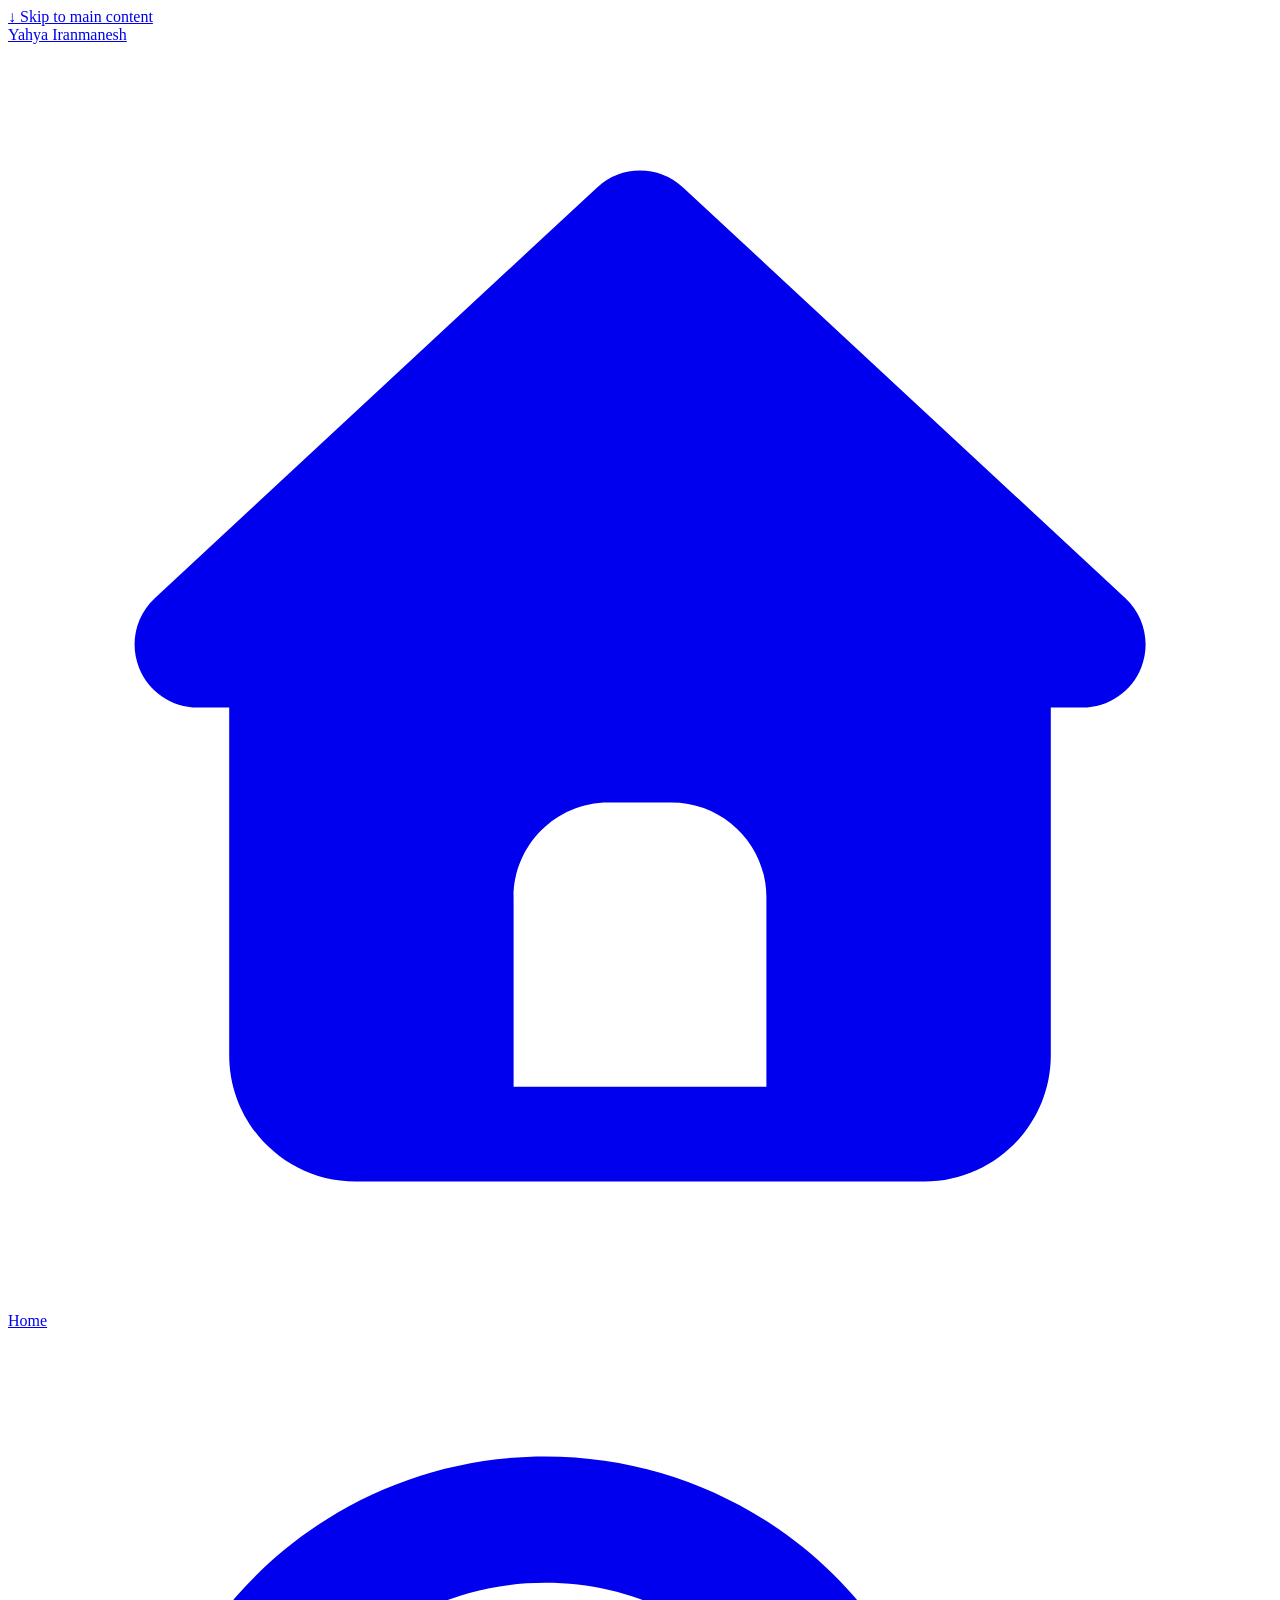
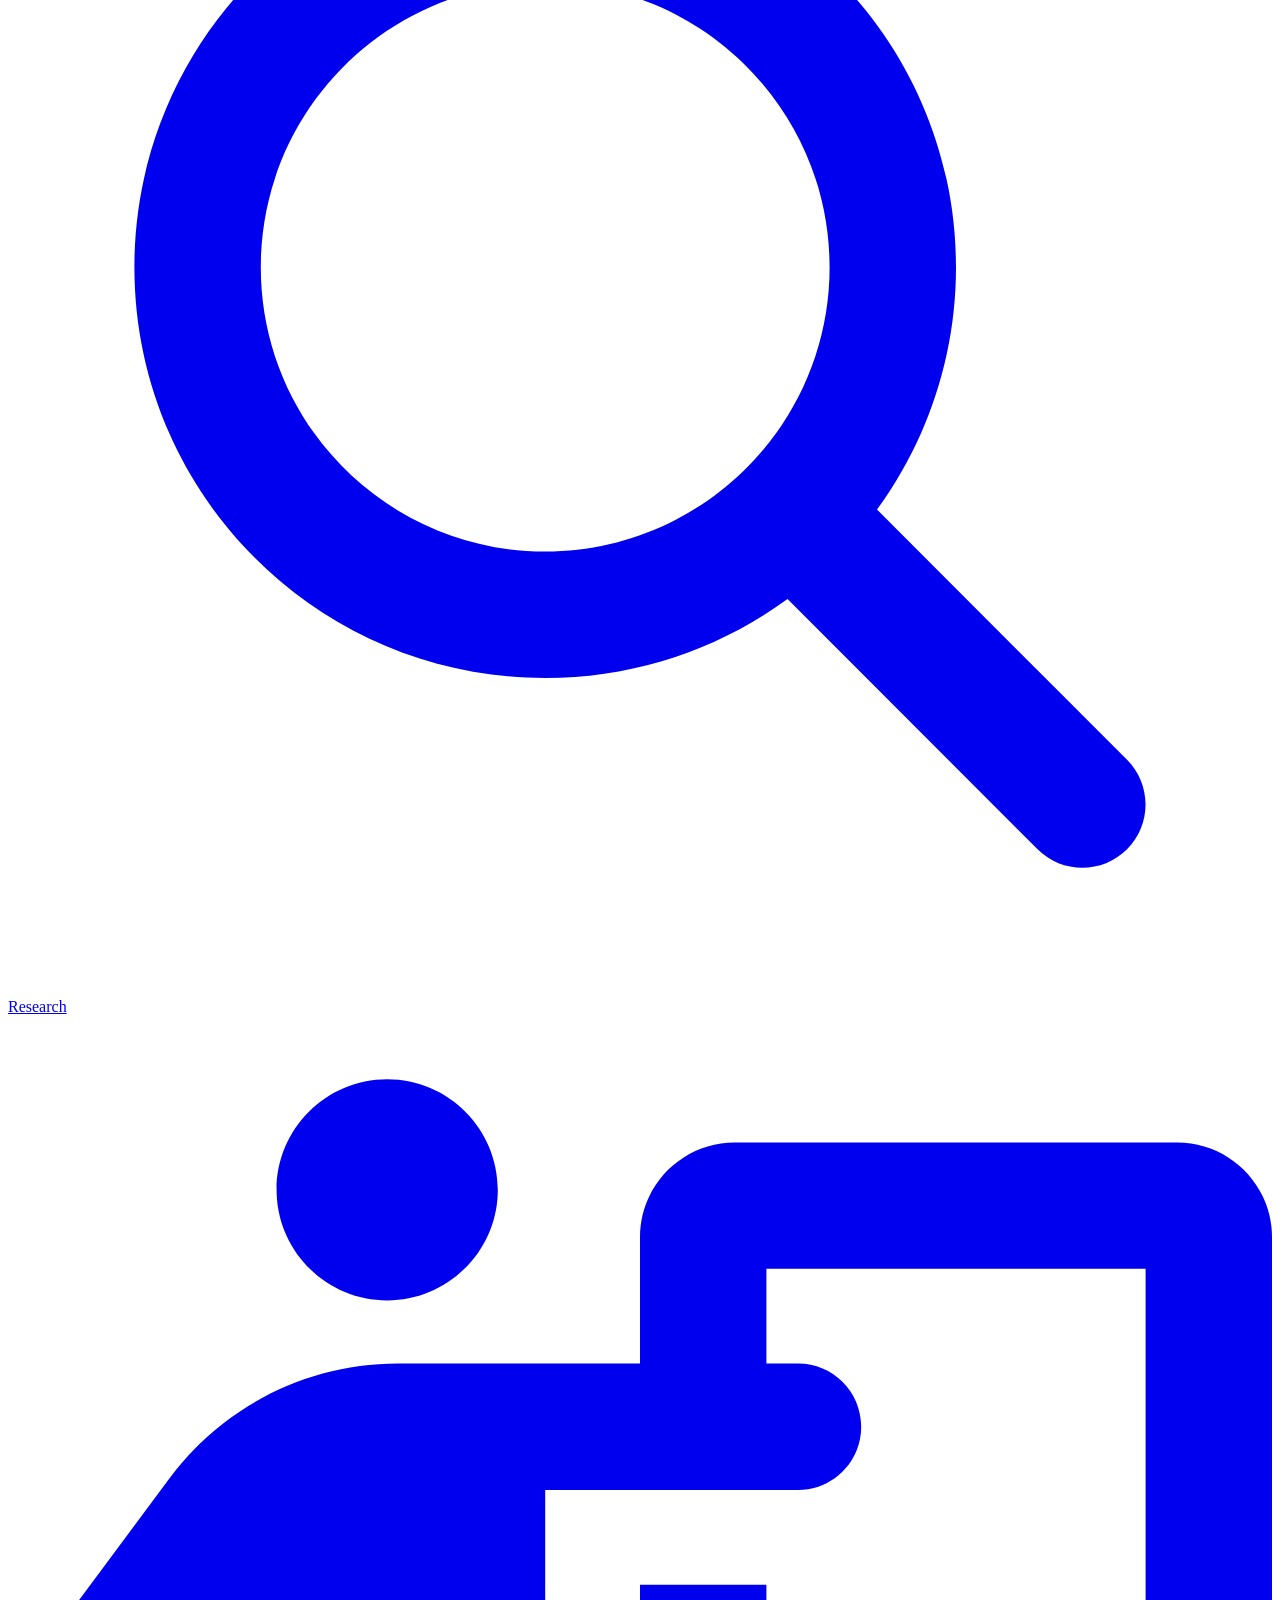
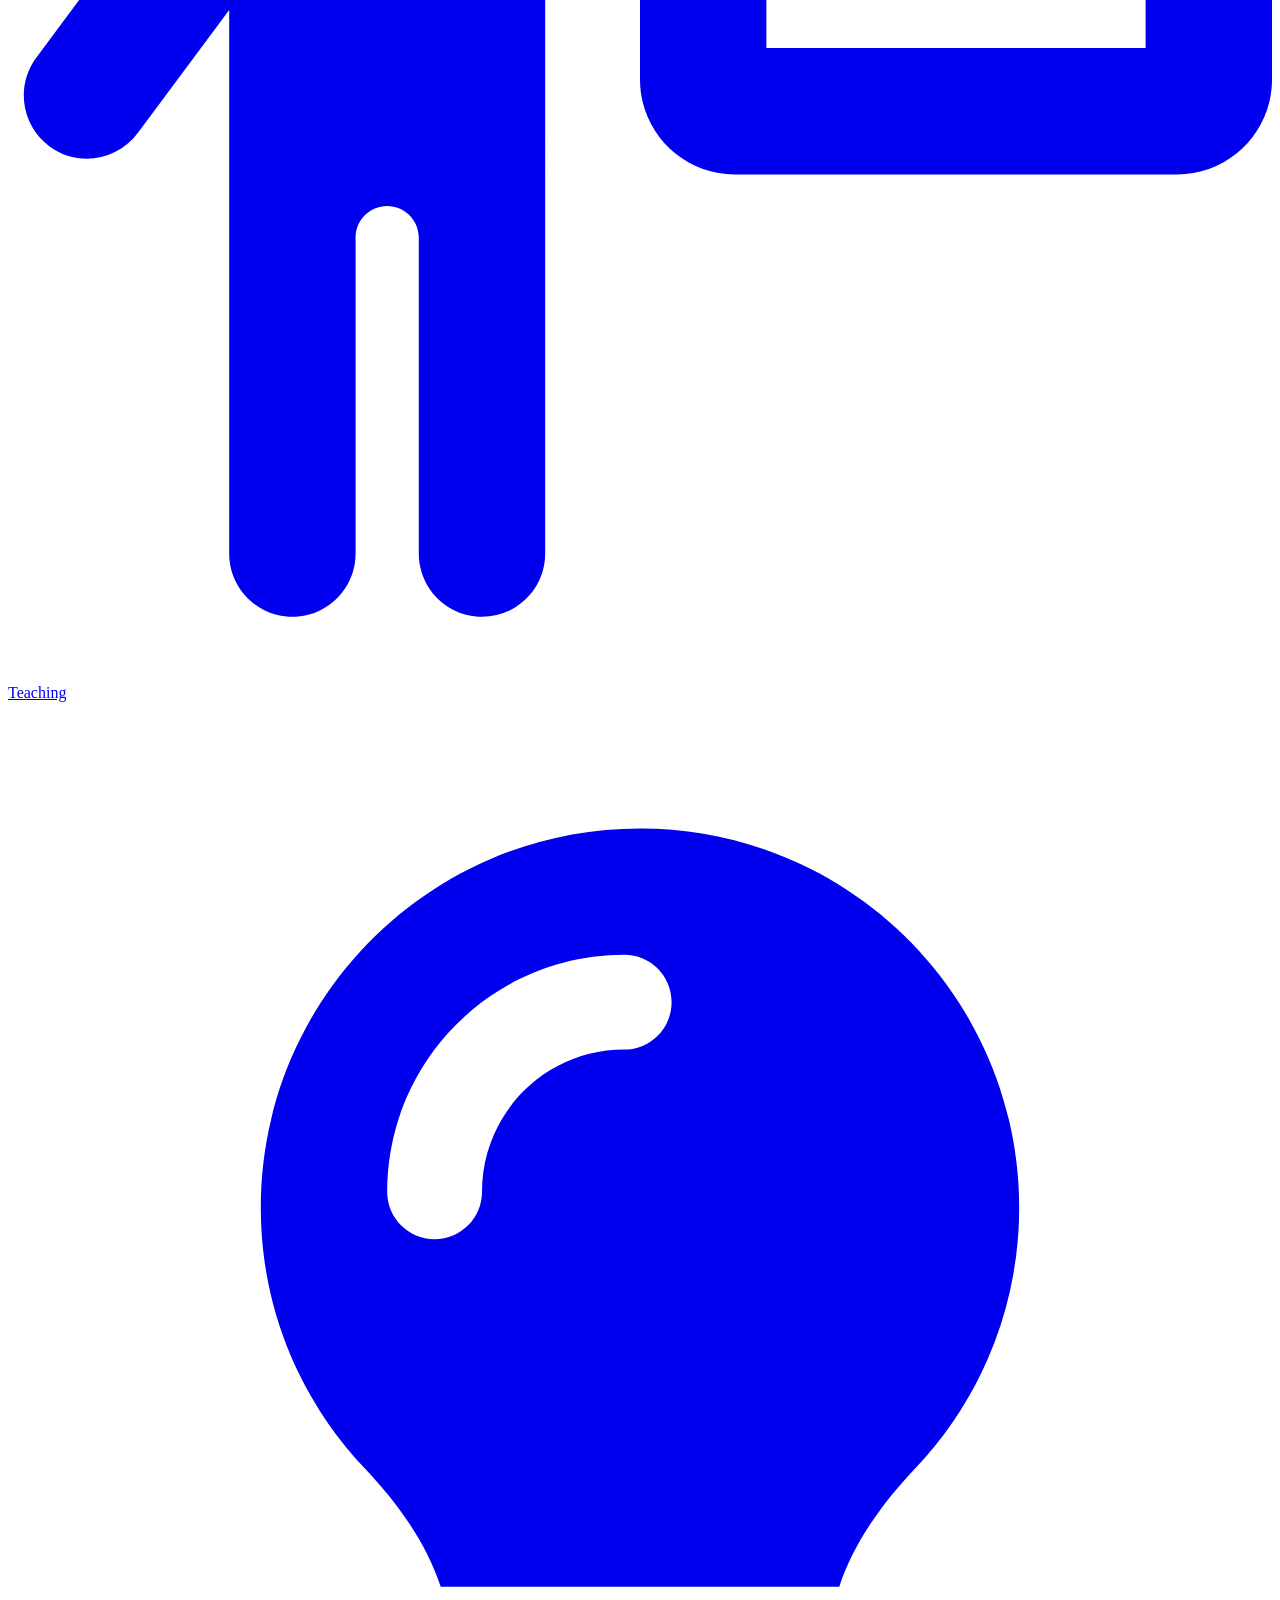
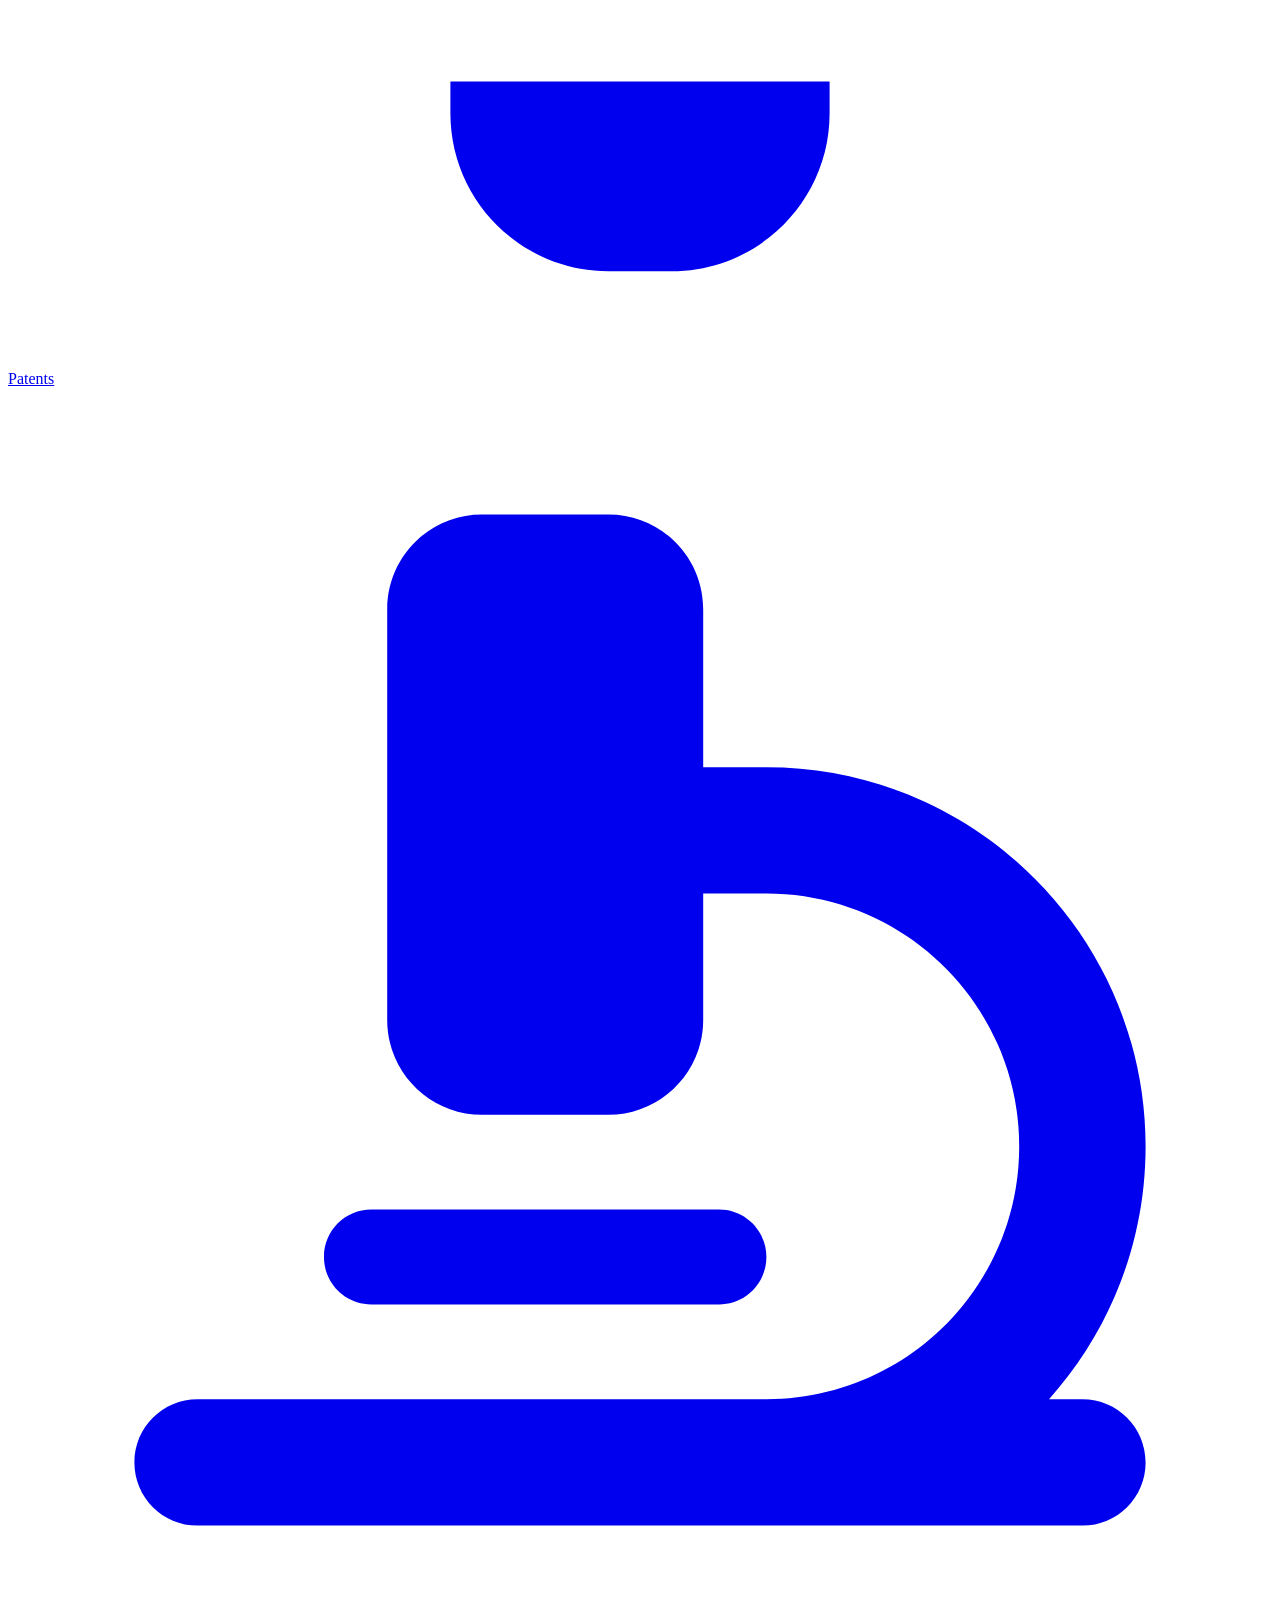
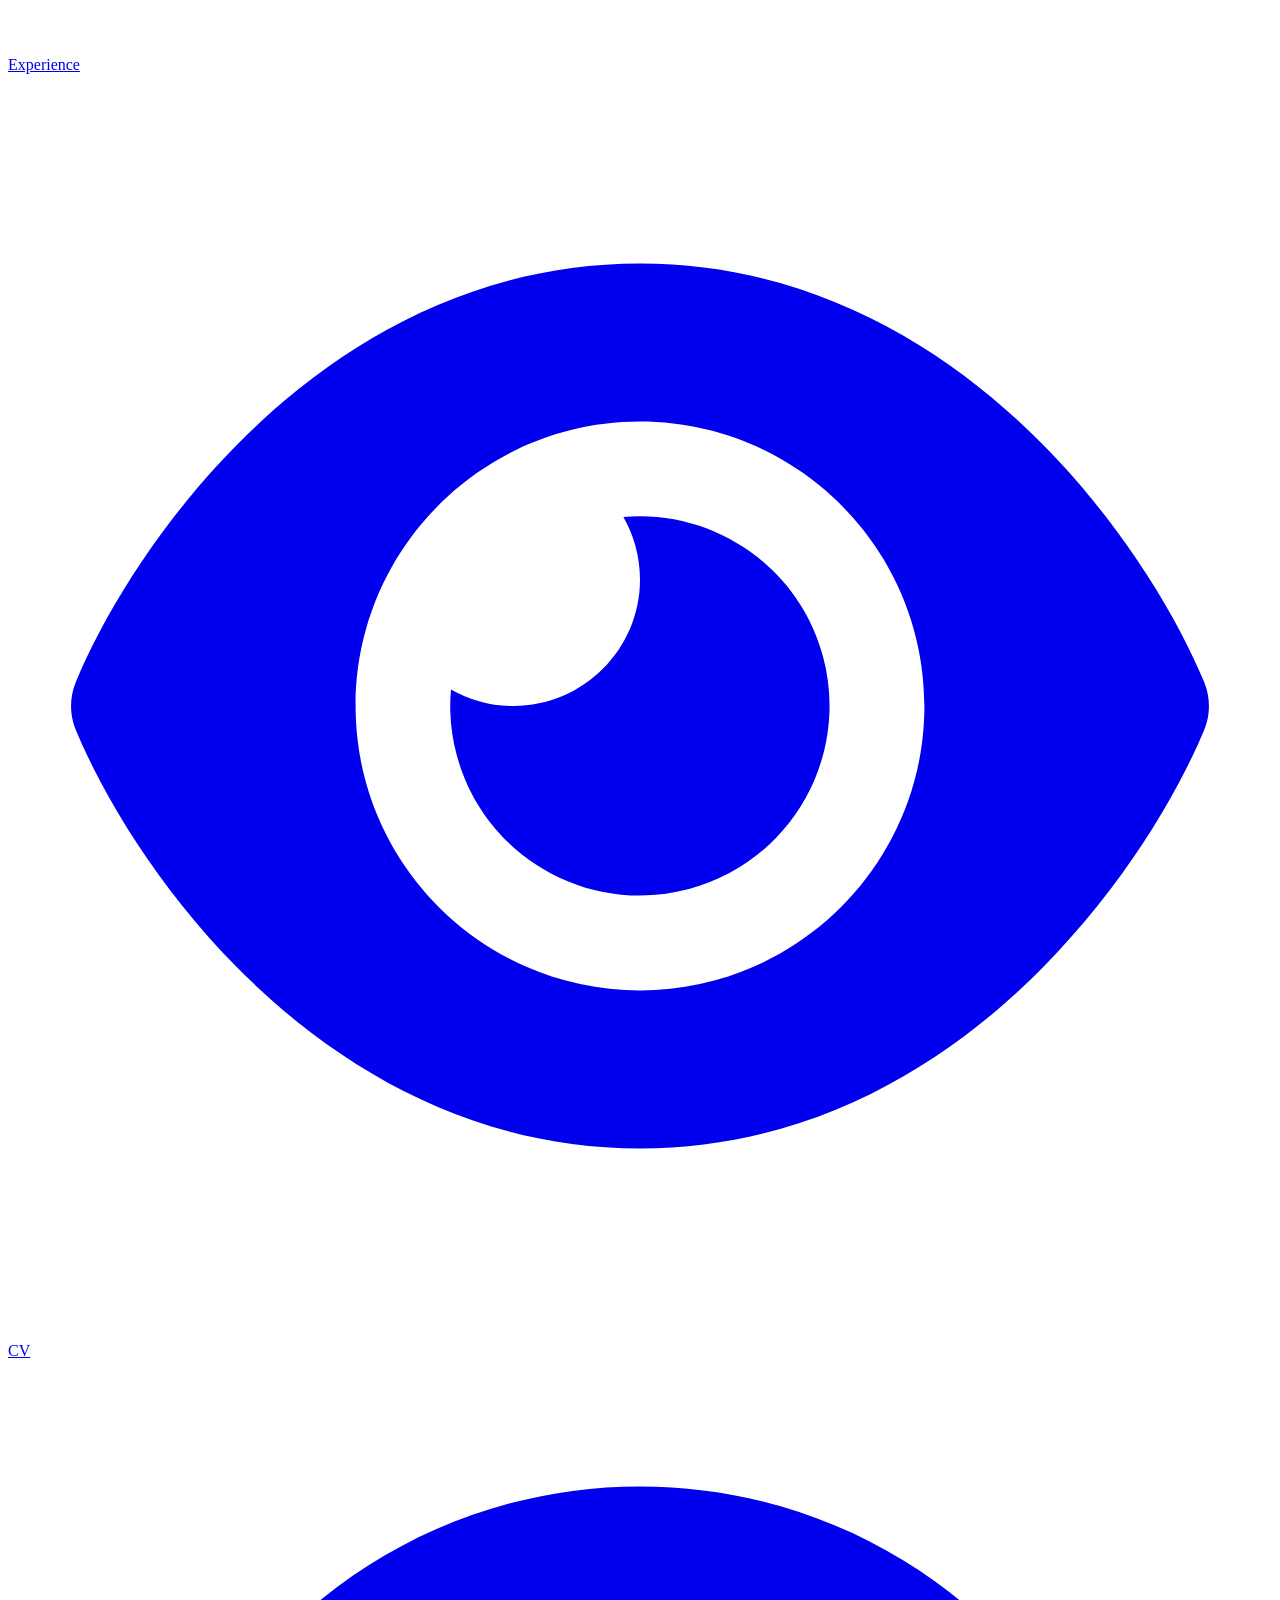
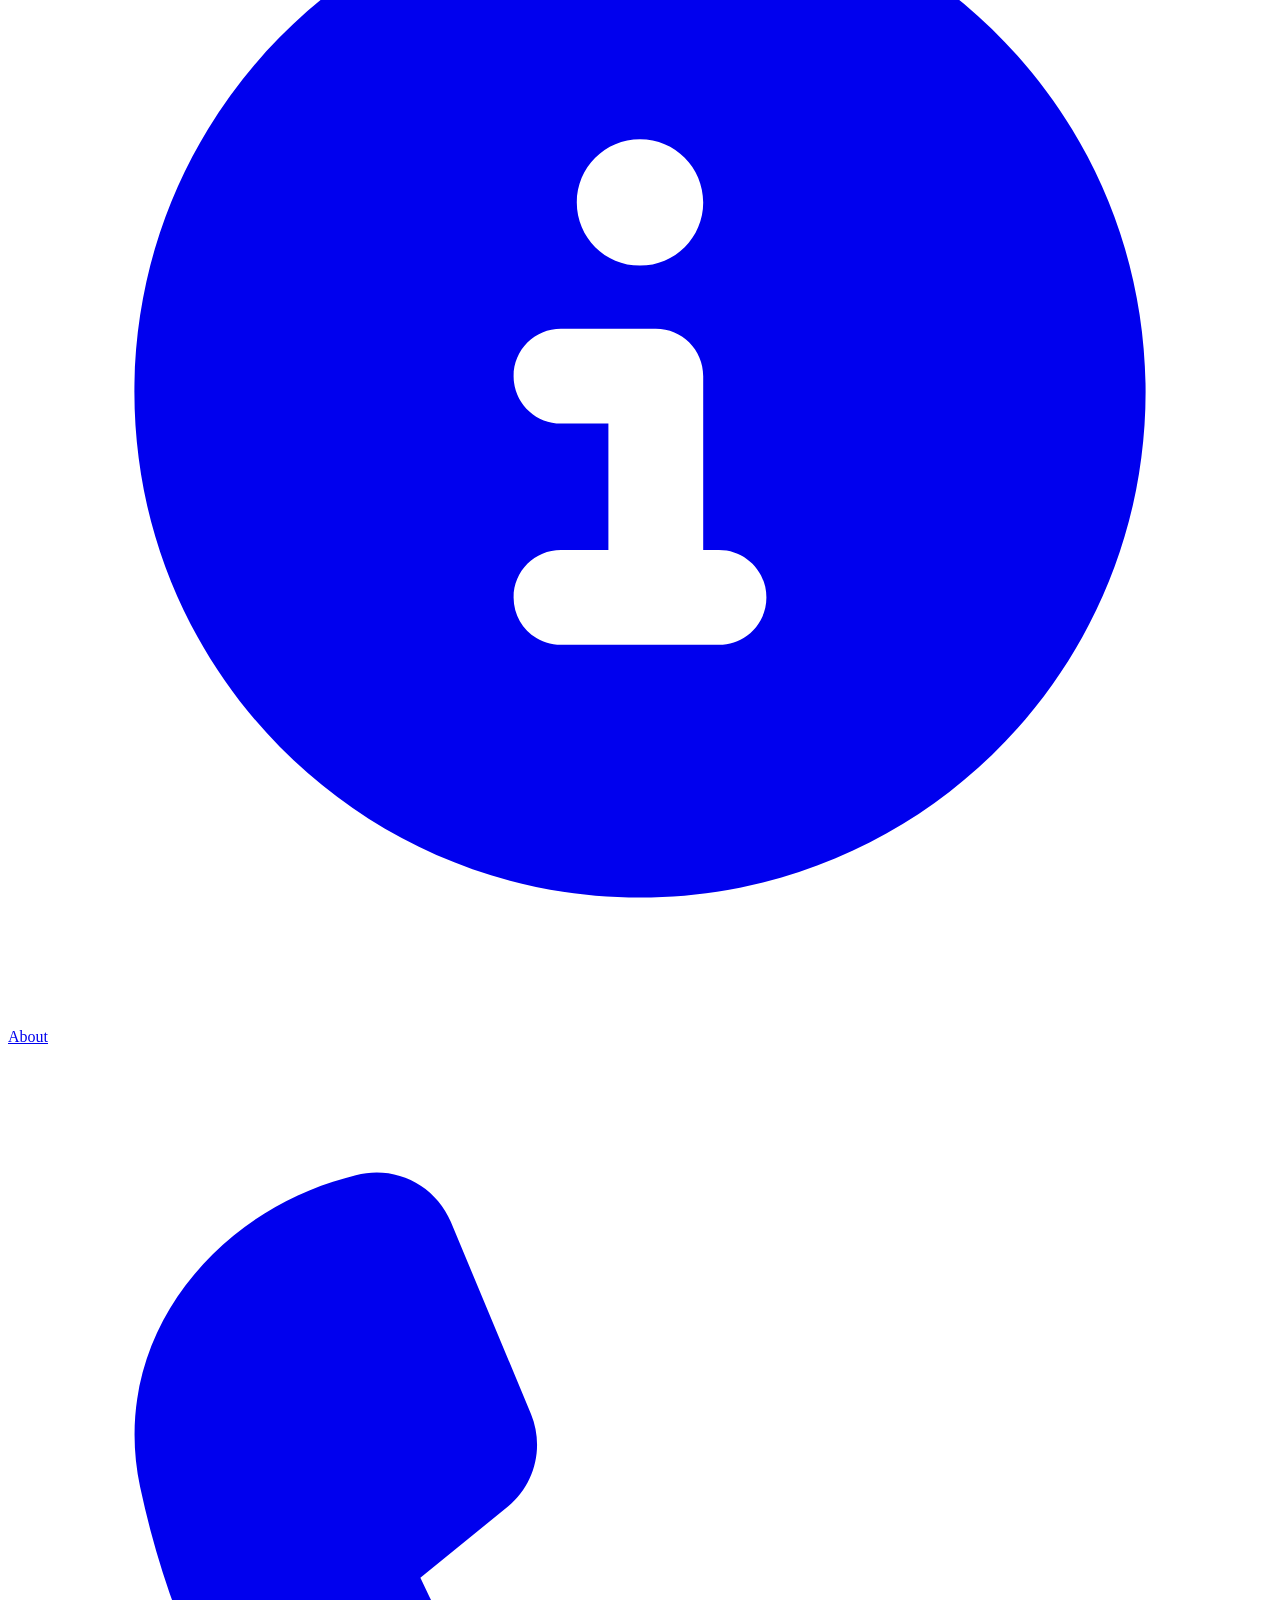
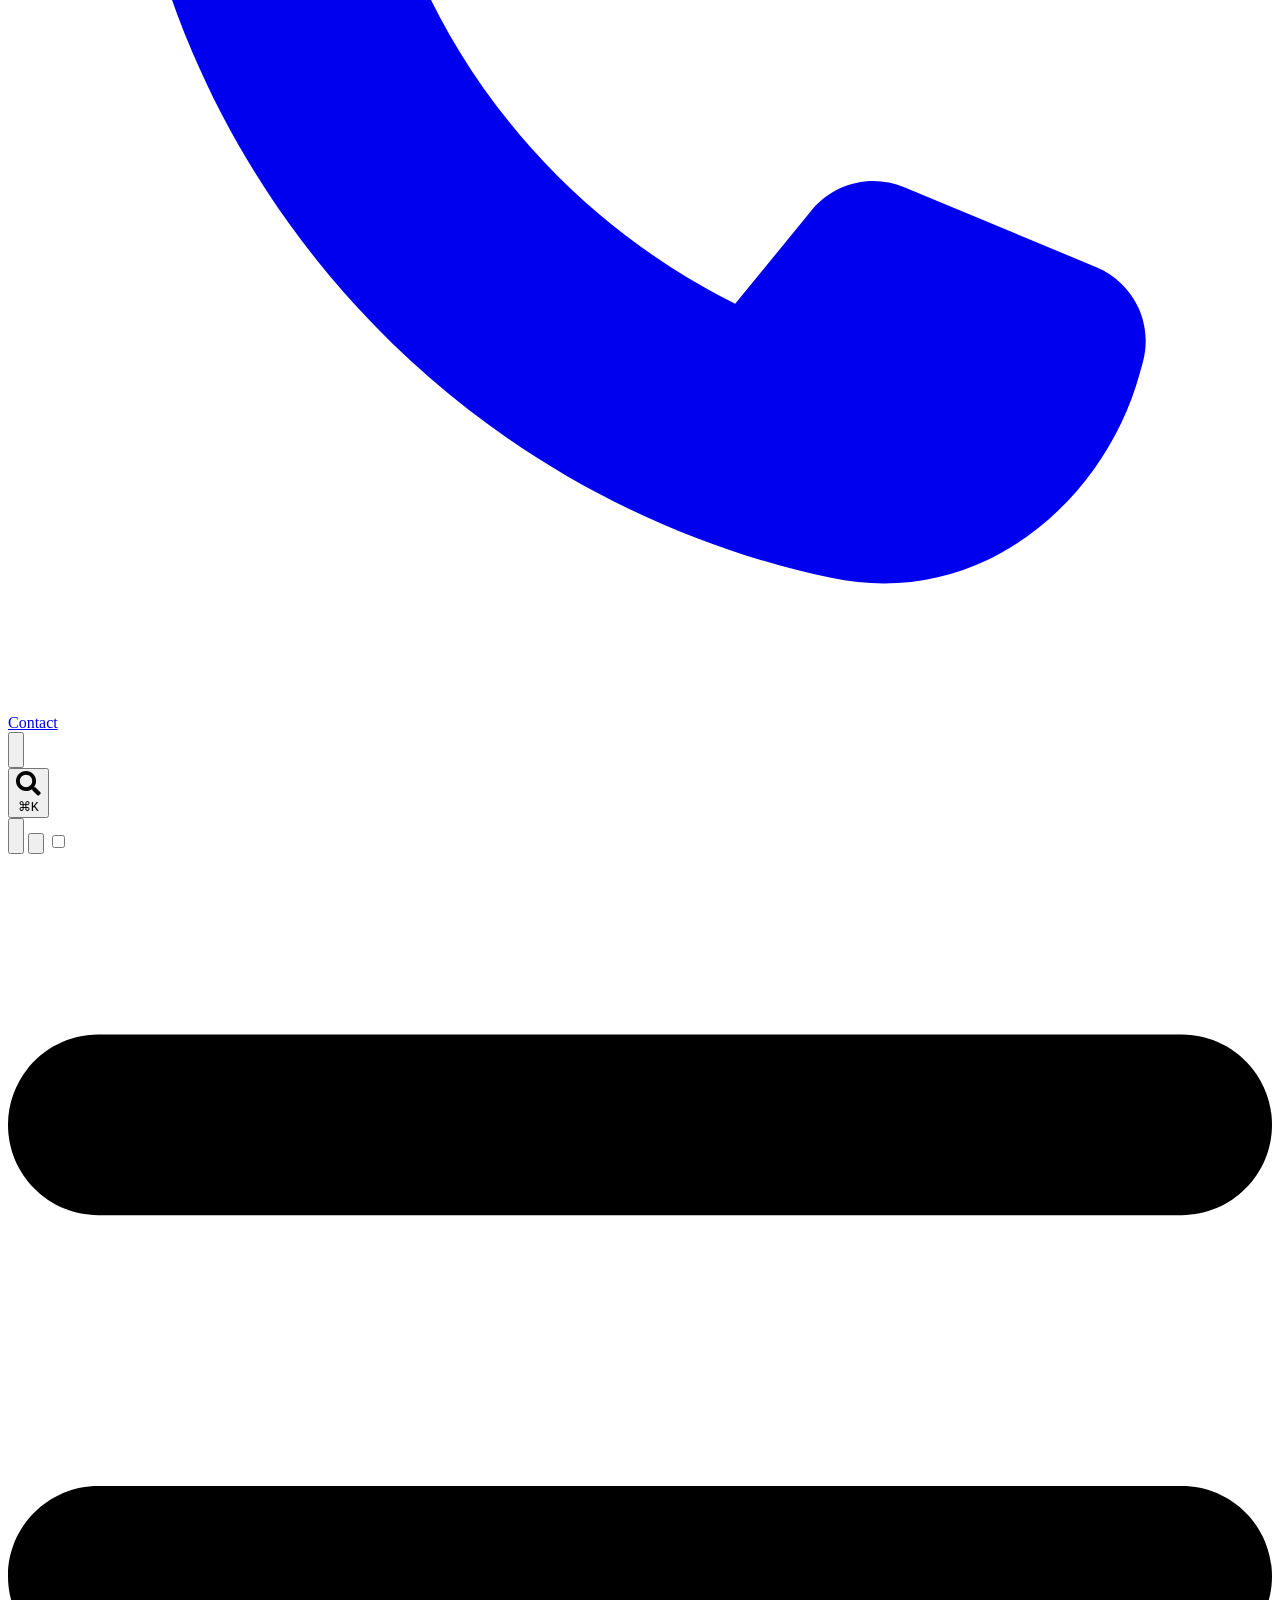
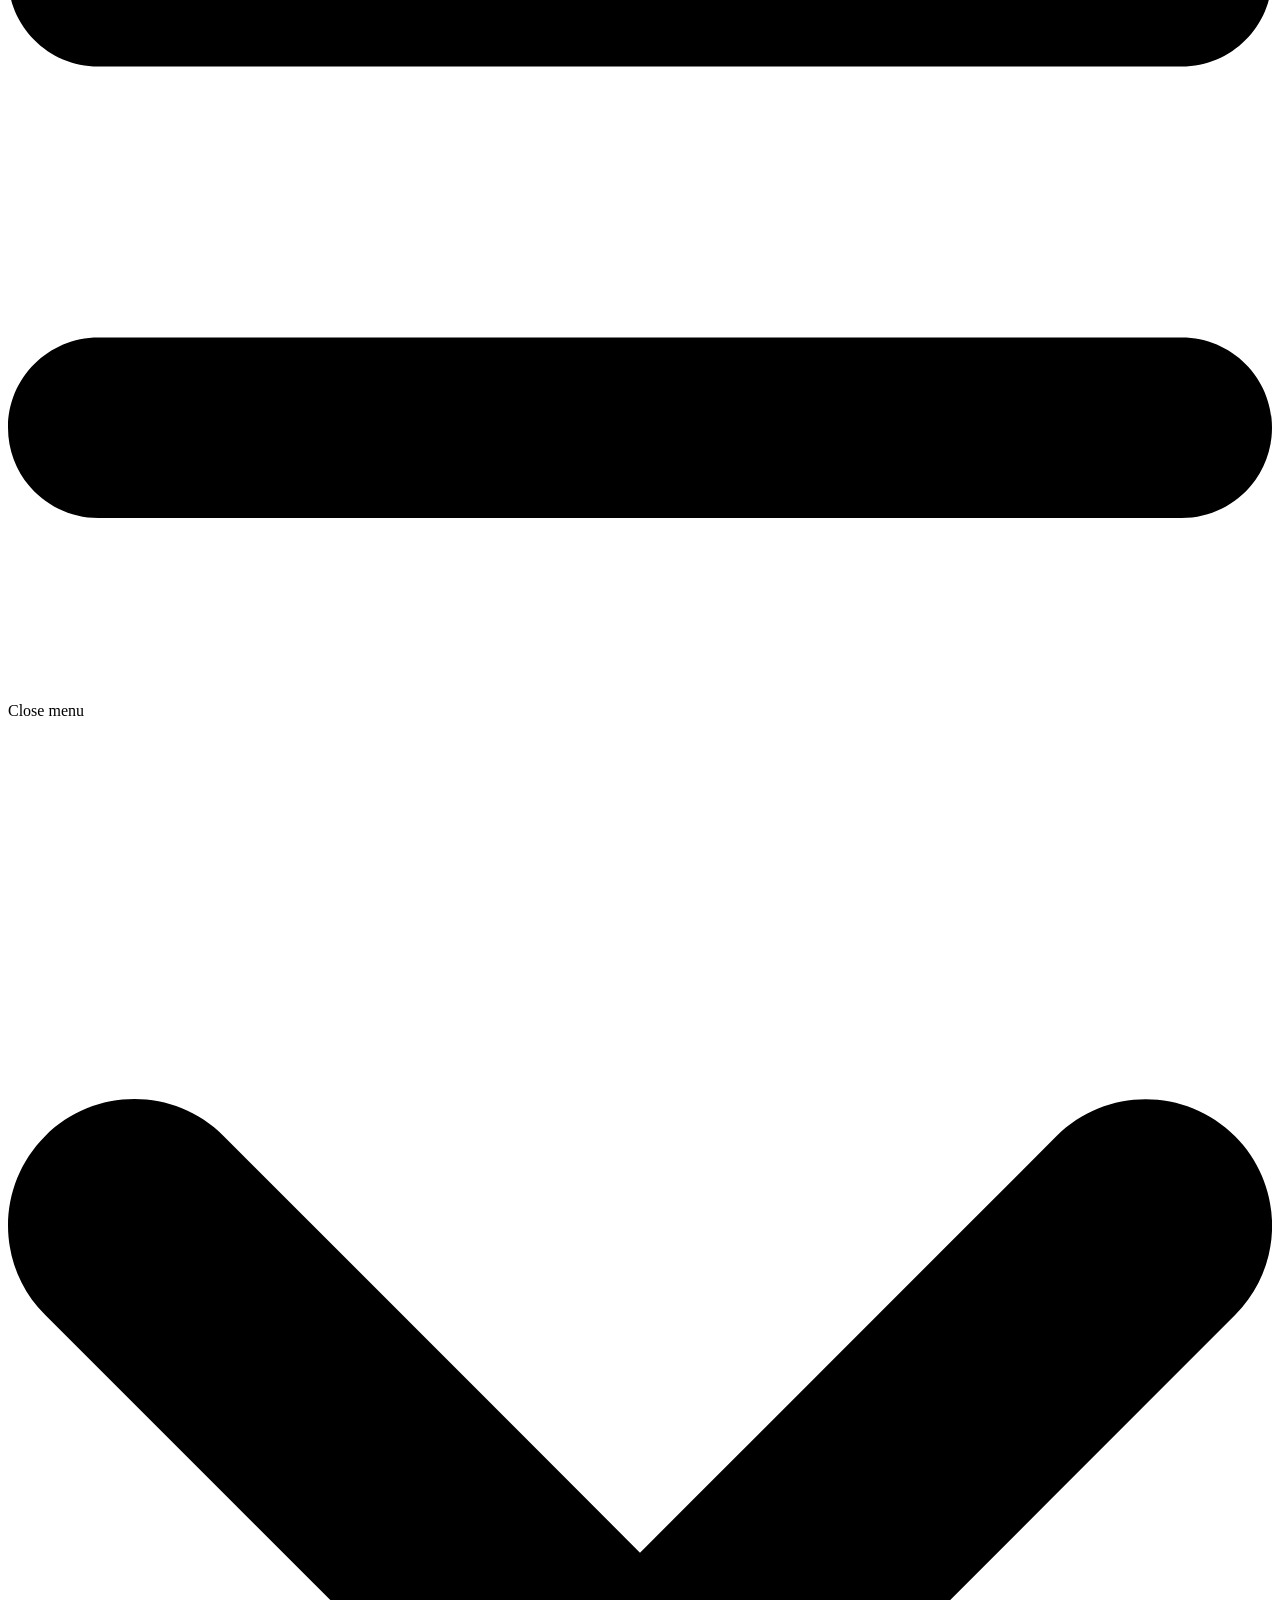
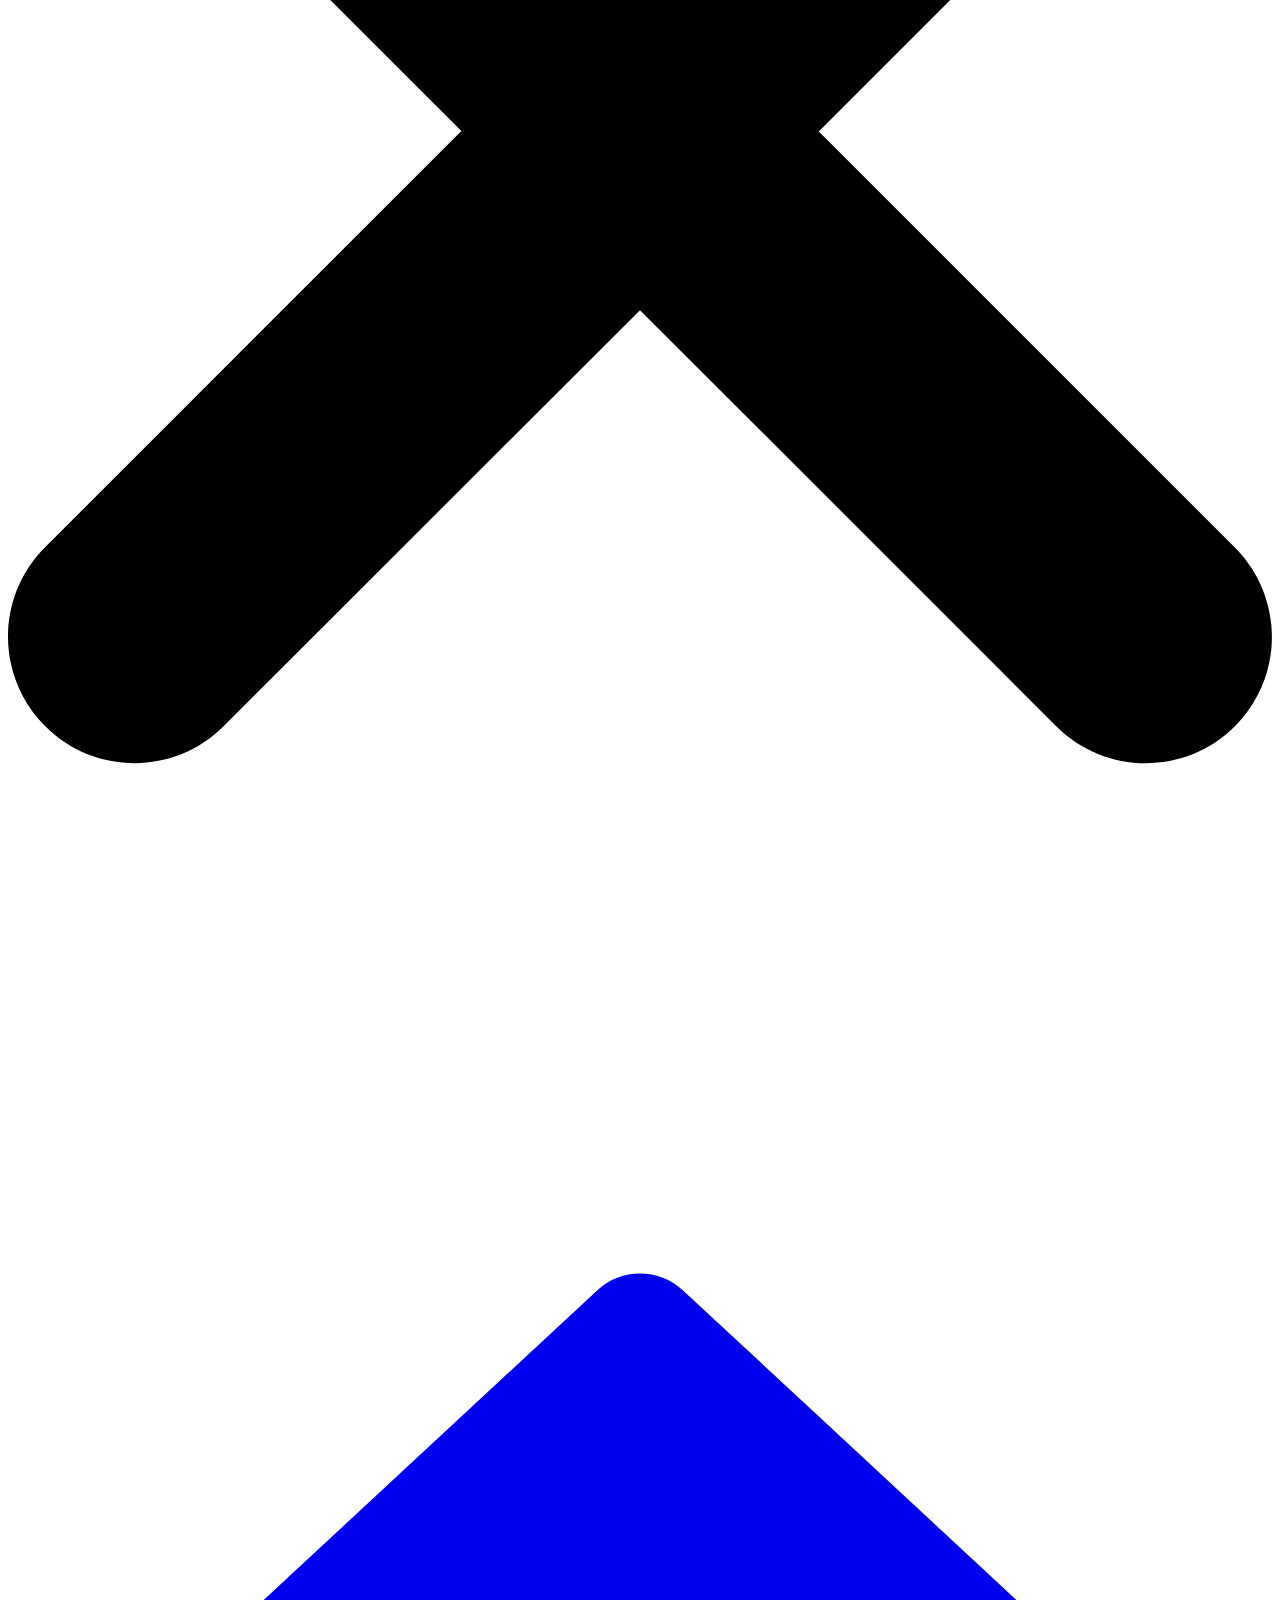
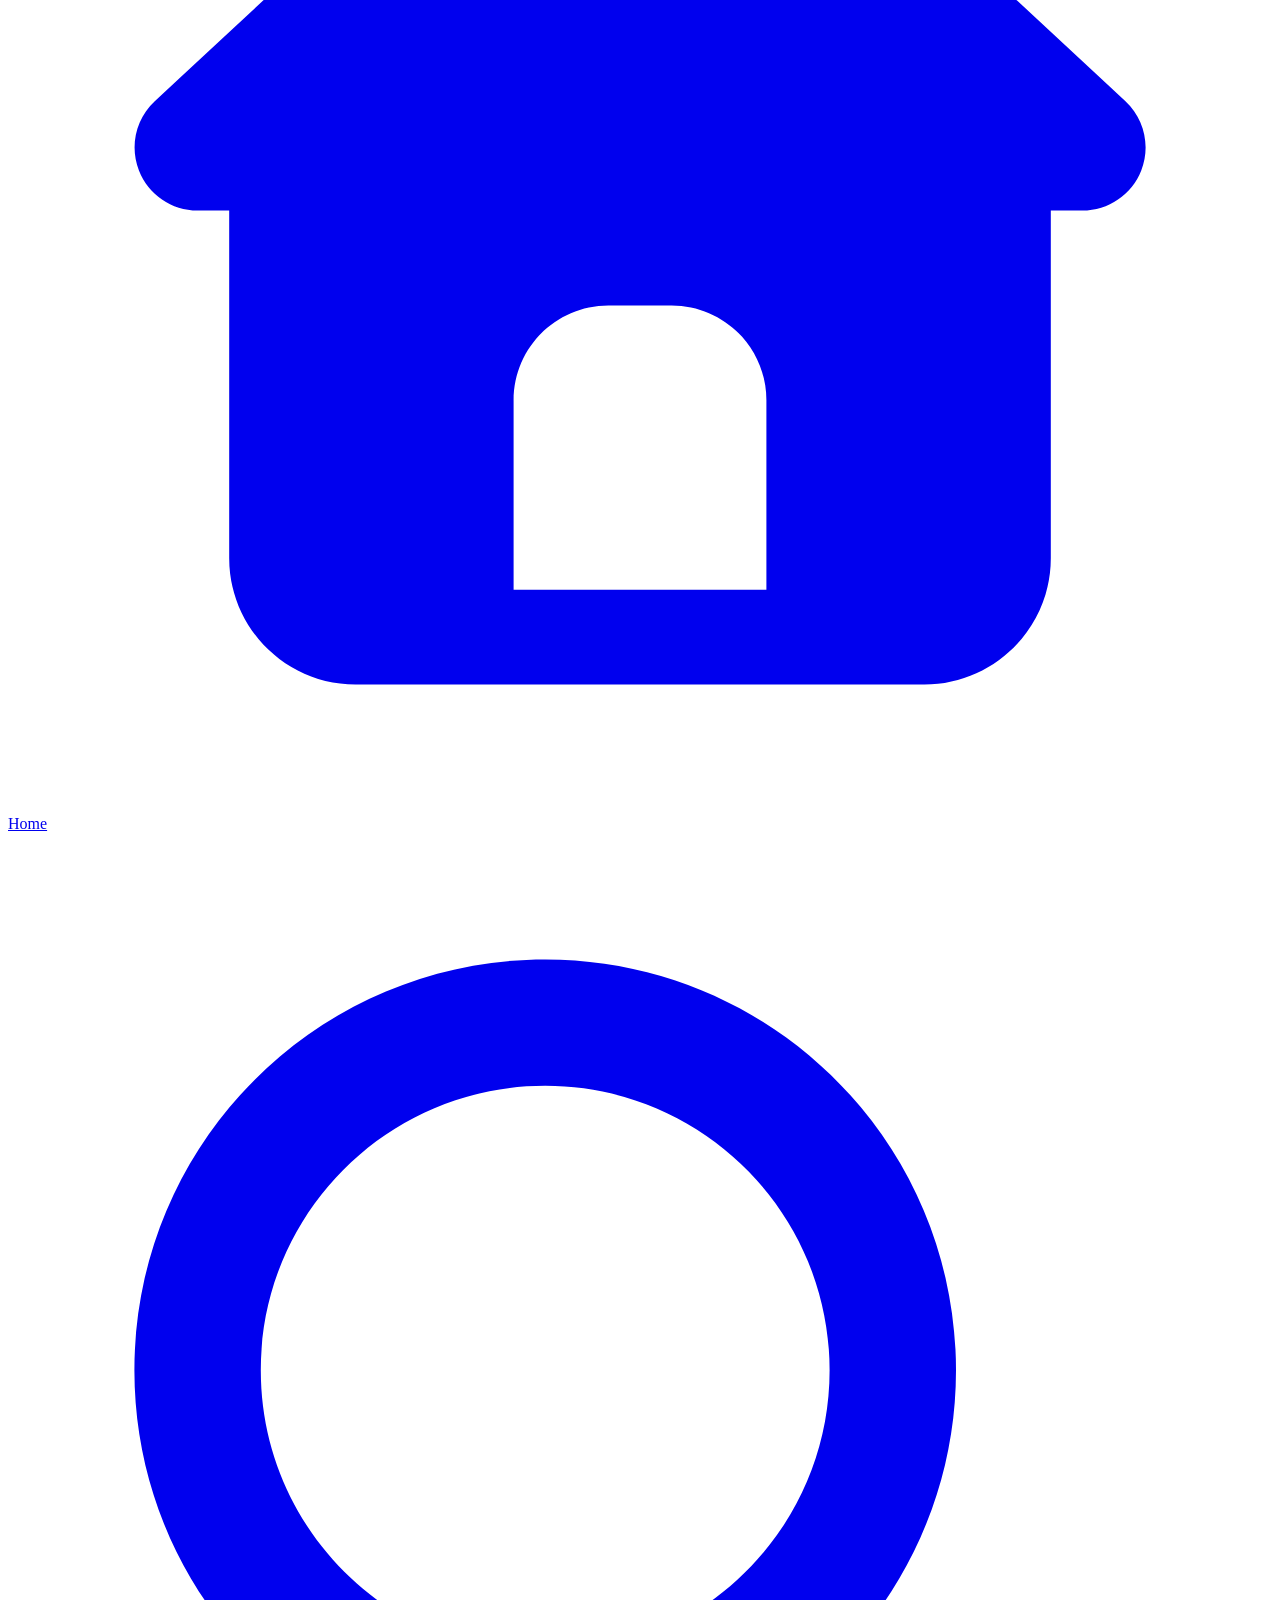
==== about/index.html @ d350cc7c "Initial deploy" ====
<!doctype html>
<html
  lang="en"
  dir="ltr"
  class="scroll-smooth"
  data-default-appearance="light"
  data-auto-appearance="true"><head><script src="/livereload.js?mindelay=10&amp;v=2&amp;port=1313&amp;path=livereload" data-no-instant defer></script>
  <meta charset="utf-8">
  
    <meta http-equiv="content-language" content="en">
  
  <meta name="viewport" content="width=device-width, initial-scale=1.0">
  <meta http-equiv="X-UA-Compatible" content="ie=edge">
  <meta name="theme-color">

  
  
    <title>About &middot; Yahya Iranmanesh</title>
    <meta name="title" content="About &middot; Yahya Iranmanesh">
  

  
  
  
  
  
    
  
    
  
    
  
  
  
  
  
  <link rel="canonical" href="http://localhost:1313/about/">
  
  
  

  
  
    <meta name="author" content="Yahya Iranmanesh">
  
  

  
  <meta property="og:url" content="http://localhost:1313/about/">
	<meta property="og:site_name" content="Yahya Iranmanesh">
	<meta property="og:title" content="About">
	<meta property="og:locale" content="en">
	<meta property="og:type" content="article">
		<meta property="article:published_time" content="2026-10-01T12:50:57+03:30">
		<meta property="article:modified_time" content="2026-10-01T12:50:57+03:30">

  
	<meta name="twitter:card" content="summary">
	<meta name="twitter:title" content="About">

  
  
  
  
    
      
    
  
    
      
    
  
    
      
    
  
  
    
  

  
  
  
  
  
  

  

  
  
  
  
  
  
  
    
  
  
    
  
  
  <link
    type="text/css"
    rel="stylesheet"
    href="/css/main.bundle.min.3ee4fabfb1f20f2a263f5a6c39243b860ca4d16cbe32eb1403c45892b1d0e46be6c1a25ff9759f5c0843df6c06c77832cd75ca75626b24d6bc9a5fa6336c0102.css"
    integrity="sha512-PuT6v7HyDyomP1psOSQ7hgyk0Wy&#43;MusUA8RYkrHQ5GvmwaJf&#43;XWfXAhD32wGx3gyzXXKdWJrJNa8ml&#43;mM2wBAg==">

  
  
  <script
    type="text/javascript"
    src="/js/appearance.min.764f412f07ea715415e9123a5eb5f355429502d0b760146b9bcab854bc50829dee14488594acd935dfcdc6a0fe7e6d14d7bee914ebb9272b251aa238cb52c4dd.js"
    integrity="sha512-dk9BLwfqcVQV6RI6XrXzVUKVAtC3YBRrm8q4VLxQgp3uFEiFlKzZNd/NxqD&#43;fm0U177pFOu5JyslGqI4y1LE3Q=="></script>
  


  
  
  
  
  
  
    
    <script defer src="/lib/zoom/zoom.min.umd.b4b722fcb5d42f34f52b30a92f3521b69f403ca9d96d0d6179eb537cb870f5d83fdf1fe836688d95d5c99fefbda4170487711006e56051fa67ea00da10521721.js" integrity="sha512-tLci/LXULzT1KzCpLzUhtp9APKnZbQ1heetTfLhw9dg/3x/oNmiNldXJn&#43;&#43;9pBcEh3EQBuVgUfpn6gDaEFIXIQ=="></script>
    
    <script defer src="/js/medium-zoom.7f76d937fbb793f3703fedc60ee1e6345259cf2ada403d1876b806fffeaeb2ba6fc594eaccad75c96d5d2425e9fb833748bf1221b4d90d3cf78cf073e104f814.js" integrity="sha512-f3bZN/u3k/NwP&#43;3GDuHmNFJZzyraQD0YdrgG//6usrpvxZTqzK11yW1dJCXp&#43;4M3SL8SIbTZDTz3jPBz4QT4FA=="></script>
  
  
  
  

  
  
  
    
  
  
    
    
    
  
  
  
  
  
  
  
  
    
    <script
      defer
      type="text/javascript"
      id="script-bundle"
      src="/js/main.bundle.min.9377ac06be984aaf218edd0c6b060b6468205effb60bb9a198edbdf99e7dff5a0ba3d95a8ce5d27a979076c294a36a7d7c30e0bcdffb861ea600c1c239d72d99.js"
      integrity="sha512-k3esBr6YSq8hjt0MawYLZGggXv&#43;2C7mhmO29&#43;Z59/1oLo9lajOXSepeQdsKUo2p9fDDgvN/7hh6mAMHCOdctmQ=="
      data-copy="Copy"
      data-copied="Copied"></script>
  

  
  
























  

  

  

  

  













  
  
    <link rel="apple-touch-icon" sizes="180x180" href="/apple-touch-icon.png">
    <link rel="icon" type="image/png" sizes="32x32" href="/favicon-32x32.png">
    <link rel="icon" type="image/png" sizes="16x16" href="/favicon-16x16.png">
    <link rel="manifest" href="/site.webmanifest">
  

  
  <script type="application/ld+json">
  [{
    "@context": "https://schema.org",
    "@type": "Article",
    "articleSection": "Yahya Iranmanesh",
    "name": "About",
    "headline": "About",
    
    "inLanguage": "en",
    "url" : "http://localhost:1313/about/",
    "author" : {
      "@type": "Person",
      "name": "Yahya Iranmanesh",
      "image": "http://localhost:1313/img/yahya.png"
    },
    "copyrightYear": "2026",
    "dateCreated": "2026-10-01T12:50:57\u002b03:30",
    "datePublished": "2026-10-01T12:50:57\u002b03:30",
    
    "dateModified": "2026-10-01T12:50:57\u002b03:30",
    
    
    
    "mainEntityOfPage": "http://localhost:1313/about/",
    "wordCount":  403 
  }]
  </script>



  
  

  
  

  
  

  
  
</head>













  
    
  






  
  <body class="flex flex-col h-screen m-auto leading-7 max-w-7xl px-6 sm:px-14 md:px-24 lg:px-32 text-lg bg-neutral text-neutral-900 dark:bg-neutral-800 dark:text-neutral bf-scrollbar">
    <div id="the-top" class="absolute flex self-center">
      <a
        class="px-3 py-1 text-sm -translate-y-8 rounded-b-lg bg-primary-200 focus:translate-y-0 dark:bg-neutral-600"
        href="#main-content">
        <span class="font-bold text-primary-600 pe-2 dark:text-primary-400">&darr;</span>
        Skip to main content
      </a>
    </div>
    <header>
      
      
        <div class="min-h-32"></div>
<div class="fixed inset-x-0 top-3 z-100 px-3 sm:top-5 sm:px-6">
  <div
    class="relative mx-auto max-w-7xl rounded-2xl border border-neutral-200/80 shadow-lg shadow-neutral-900/5 dark:border-neutral-700/80 [&_img.logo]:max-h-10 [&_img.logo]:max-w-10">
    <div class="absolute inset-0 -z-10 rounded-2xl bg-neutral/60 backdrop-blur-xl dark:bg-neutral-800/60"></div>
    <div class="px-3">
      <div class="main-menu flex items-center w-full gap-2 p-1 pl-0">
  
  
    <a href="/" class="text-base font-medium truncate min-w-0 shrink">
      Yahya Iranmanesh
    </a>
  
  <div class="flex items-center ms-auto">
    <div class="hidden md:flex">
      <nav aria-label="Main menu" class="flex items-center gap-x-5 h-12">
  
    
      
  
    <a
      href="/"
      
      class="flex items-center bf-icon-color-hover"
      aria-label="Home"
      title="Yahya Iranmanesh">
      
        <span class="mr-1">
          <span class="relative block icon"><svg xmlns="http://www.w3.org/2000/svg"  viewBox="0 0 640 640"><!--!Font Awesome Free 7.3.1 by @fontawesome - https://fontawesome.com License - https://fontawesome.com/license/free Copyright 2026 Fonticons, Inc.--><path fill="currentColor" d="M341.8 72.6C329.5 61.2 310.5 61.2 298.3 72.6L74.3 280.6C64.7 289.6 61.5 303.5 66.3 315.7C71.1 327.9 82.8 336 96 336L112 336L112 512C112 547.3 140.7 576 176 576L464 576C499.3 576 528 547.3 528 512L528 336L544 336C557.2 336 569 327.9 573.8 315.7C578.6 303.5 575.4 289.5 565.8 280.6L341.8 72.6zM304 384L336 384C362.5 384 384 405.5 384 432L384 528L256 528L256 432C256 405.5 277.5 384 304 384z"/></svg></span>
        </span>
      
      
        <span class="text-sm font-medium break-normal">
          Home
        </span>
      
    </a>
  

    
      
  
    <a
      href="/research/"
      
      class="flex items-center bf-icon-color-hover"
      aria-label="Research"
      title="Research">
      
        <span class="mr-1">
          <span class="relative block icon"><svg xmlns="http://www.w3.org/2000/svg" viewBox="0 0 640 640"><!--!Font Awesome Free 7.3.1 by @fontawesome - https://fontawesome.com License - https://fontawesome.com/license/free Copyright 2026 Fonticons, Inc.--><path fill="currentColor" d="M480 272C480 317.9 465.1 360.3 440 394.7L566.6 521.4C579.1 533.9 579.1 554.2 566.6 566.7C554.1 579.2 533.8 579.2 521.3 566.7L394.7 440C360.3 465.1 317.9 480 272 480C157.1 480 64 386.9 64 272C64 157.1 157.1 64 272 64C386.9 64 480 157.1 480 272zM272 416C351.5 416 416 351.5 416 272C416 192.5 351.5 128 272 128C192.5 128 128 192.5 128 272C128 351.5 192.5 416 272 416z"/></svg></span>
        </span>
      
      
        <span class="text-sm font-medium break-normal">
          Research
        </span>
      
    </a>
  

    
      
  
    <a
      href="/teaching/"
      
      class="flex items-center bf-icon-color-hover"
      aria-label="Teaching"
      title="Teaching">
      
        <span class="mr-1">
          <span class="relative block icon"><svg xmlns="http://www.w3.org/2000/svg" viewBox="0 0 640 640"><!--!Font Awesome Free 7.3.1 by @fontawesome - https://fontawesome.com License - https://fontawesome.com/license/free Copyright 2026 Fonticons, Inc.--><path fill="currentColor" d="M192 144C222.9 144 248 118.9 248 88C248 57.1 222.9 32 192 32C161.1 32 136 57.1 136 88C136 118.9 161.1 144 192 144zM176 576L176 416C176 407.2 183.2 400 192 400C200.8 400 208 407.2 208 416L208 576C208 593.7 222.3 608 240 608C257.7 608 272 593.7 272 576L272 240L400 240C417.7 240 432 225.7 432 208C432 190.3 417.7 176 400 176L384 176L384 128L576 128L576 320L384 320L384 288L320 288L320 336C320 362.5 341.5 384 368 384L592 384C618.5 384 640 362.5 640 336L640 112C640 85.5 618.5 64 592 64L368 64C341.5 64 320 85.5 320 112L320 176L197.3 176C151.7 176 108.8 197.6 81.7 234.2L14.3 324.9C3.8 339.1 6.7 359.1 20.9 369.7C35.1 380.3 55.1 377.3 65.7 363.1L112 300.7L112 576C112 593.7 126.3 608 144 608C161.7 608 176 593.7 176 576z"/></svg></span>
        </span>
      
      
        <span class="text-sm font-medium break-normal">
          Teaching
        </span>
      
    </a>
  

    
      
  
    <a
      href="/patents/"
      
      class="flex items-center bf-icon-color-hover"
      aria-label="Patents"
      title="Patents">
      
        <span class="mr-1">
          <span class="relative block icon"><svg xmlns="http://www.w3.org/2000/svg" viewBox="0 0 640 640"><!--!Font Awesome Free 7.3.1 by @fontawesome - https://fontawesome.com License - https://fontawesome.com/license/free Copyright 2026 Fonticons, Inc.--><path fill="currentColor" d="M420.9 448C428.2 425.7 442.8 405.5 459.3 388.1C492 353.7 512 307.2 512 256C512 150 426 64 320 64C214 64 128 150 128 256C128 307.2 148 353.7 180.7 388.1C197.2 405.5 211.9 425.7 219.1 448L420.8 448zM416 496L224 496L224 512C224 556.2 259.8 592 304 592L336 592C380.2 592 416 556.2 416 512L416 496zM312 176C272.2 176 240 208.2 240 248C240 261.3 229.3 272 216 272C202.7 272 192 261.3 192 248C192 181.7 245.7 128 312 128C325.3 128 336 138.7 336 152C336 165.3 325.3 176 312 176z"/></svg></span>
        </span>
      
      
        <span class="text-sm font-medium break-normal">
          Patents
        </span>
      
    </a>
  

    
      
  
    <a
      href="/experience/"
      
      class="flex items-center bf-icon-color-hover"
      aria-label="Experience"
      title="Professional Experience">
      
        <span class="mr-1">
          <span class="relative block icon"><svg xmlns="http://www.w3.org/2000/svg" viewBox="0 0 640 640"><!--!Font Awesome Free 7.3.1 by @fontawesome - https://fontawesome.com License - https://fontawesome.com/license/free Copyright 2026 Fonticons, Inc.--><path fill="currentColor" d="M240 64C213.5 64 192 85.5 192 112L192 320C192 346.5 213.5 368 240 368L304 368C330.5 368 352 346.5 352 320L352 256L384 256C454.7 256 512 313.3 512 384C512 454.7 454.7 512 384 512L96 512C78.3 512 64 526.3 64 544C64 561.7 78.3 576 96 576L544 576C561.7 576 576 561.7 576 544C576 526.3 561.7 512 544 512L527.1 512C557.5 478 576 433.2 576 384C576 278 490 192 384 192L352 192L352 112C352 85.5 330.5 64 304 64L240 64zM184 416C170.7 416 160 426.7 160 440C160 453.3 170.7 464 184 464L360 464C373.3 464 384 453.3 384 440C384 426.7 373.3 416 360 416L184 416z"/></svg></span>
        </span>
      
      
        <span class="text-sm font-medium break-normal">
          Experience
        </span>
      
    </a>
  

    
      
  
    <a
      href="/cv/"
      
      class="flex items-center bf-icon-color-hover"
      aria-label="CV"
      title="Curriculum Vitae">
      
        <span class="mr-1">
          <span class="relative block icon"><svg xmlns="http://www.w3.org/2000/svg" viewBox="0 0 640 640"><!--!Font Awesome Free 7.3.1 by @fontawesome - https://fontawesome.com License - https://fontawesome.com/license/free Copyright 2026 Fonticons, Inc.--><path fill="currentColor" d="M320 96C239.2 96 174.5 132.8 127.4 176.6C80.6 220.1 49.3 272 34.4 307.7C31.1 315.6 31.1 324.4 34.4 332.3C49.3 368 80.6 420 127.4 463.4C174.5 507.1 239.2 544 320 544C400.8 544 465.5 507.2 512.6 463.4C559.4 419.9 590.7 368 605.6 332.3C608.9 324.4 608.9 315.6 605.6 307.7C590.7 272 559.4 220 512.6 176.6C465.5 132.9 400.8 96 320 96zM176 320C176 240.5 240.5 176 320 176C399.5 176 464 240.5 464 320C464 399.5 399.5 464 320 464C240.5 464 176 399.5 176 320zM320 256C320 291.3 291.3 320 256 320C244.5 320 233.7 317 224.3 311.6C223.3 322.5 224.2 333.7 227.2 344.8C240.9 396 293.6 426.4 344.8 412.7C396 399 426.4 346.3 412.7 295.1C400.5 249.4 357.2 220.3 311.6 224.3C316.9 233.6 320 244.4 320 256z"/></svg></span>
        </span>
      
      
        <span class="text-sm font-medium break-normal">
          CV
        </span>
      
    </a>
  

    
      
  
    <a
      href="/about/"
      
      class="flex items-center bf-icon-color-hover"
      aria-label="About"
      title="About">
      
        <span class="mr-1">
          <span class="relative block icon"><svg xmlns="http://www.w3.org/2000/svg" viewBox="0 0 640 640"><!--!Font Awesome Free 7.3.1 by @fontawesome - https://fontawesome.com License - https://fontawesome.com/license/free Copyright 2026 Fonticons, Inc.--><path fill="currentColor" d="M320 576C461.4 576 576 461.4 576 320C576 178.6 461.4 64 320 64C178.6 64 64 178.6 64 320C64 461.4 178.6 576 320 576zM288 224C288 206.3 302.3 192 320 192C337.7 192 352 206.3 352 224C352 241.7 337.7 256 320 256C302.3 256 288 241.7 288 224zM280 288L328 288C341.3 288 352 298.7 352 312L352 400L360 400C373.3 400 384 410.7 384 424C384 437.3 373.3 448 360 448L280 448C266.7 448 256 437.3 256 424C256 410.7 266.7 400 280 400L304 400L304 336L280 336C266.7 336 256 325.3 256 312C256 298.7 266.7 288 280 288z"/></svg></span>
        </span>
      
      
        <span class="text-sm font-medium break-normal">
          About
        </span>
      
    </a>
  

    
      
  
    <a
      href="/contact/"
      
      class="flex items-center bf-icon-color-hover"
      aria-label="Contact"
      title="Contact">
      
        <span class="mr-1">
          <span class="relative block icon"><svg xmlns="http://www.w3.org/2000/svg" viewBox="0 0 640 640"><!--!Font Awesome Free 7.3.1 by @fontawesome - https://fontawesome.com License - https://fontawesome.com/license/free Copyright 2026 Fonticons, Inc.--><path fill="currentColor" d="M224.2 89C216.3 70.1 195.7 60.1 176.1 65.4L170.6 66.9C106 84.5 50.8 147.1 66.9 223.3C104 398.3 241.7 536 416.7 573.1C493 589.3 555.5 534 573.1 469.4L574.6 463.9C580 444.2 569.9 423.6 551.1 415.8L453.8 375.3C437.3 368.4 418.2 373.2 406.8 387.1L368.2 434.3C297.9 399.4 241.3 341 208.8 269.3L253 233.3C266.9 222 271.6 202.9 264.8 186.3L224.2 89z"/></svg></span>
        </span>
      
      
        <span class="text-sm font-medium break-normal">
          Contact
        </span>
      
    </a>
  

    
  

  

  

  
    <div class="flex items-center">
      <button
        id="appearance-switcher"
        aria-label="Switch to dark appearance"
        type="button"
        class="text-sm bf-icon-color-hover"
        title="Switch to dark appearance">
        <div class="flex items-center justify-center dark:hidden">
          <span class="relative block icon"><svg xmlns="http://www.w3.org/2000/svg" viewBox="0 0 512 512"><path fill="currentColor" d="M32 256c0-123.8 100.3-224 223.8-224c11.36 0 29.7 1.668 40.9 3.746c9.616 1.777 11.75 14.63 3.279 19.44C245 86.5 211.2 144.6 211.2 207.8c0 109.7 99.71 193 208.3 172.3c9.561-1.805 16.28 9.324 10.11 16.95C387.9 448.6 324.8 480 255.8 480C132.1 480 32 379.6 32 256z"/></svg>
</span>
        </div>
        <div class="items-center justify-center hidden dark:flex">
          <span class="relative block icon"><svg xmlns="http://www.w3.org/2000/svg" viewBox="0 0 512 512"><path fill="currentColor" d="M256 159.1c-53.02 0-95.1 42.98-95.1 95.1S202.1 351.1 256 351.1s95.1-42.98 95.1-95.1S309 159.1 256 159.1zM509.3 347L446.1 255.1l63.15-91.01c6.332-9.125 1.104-21.74-9.826-23.72l-109-19.7l-19.7-109c-1.975-10.93-14.59-16.16-23.72-9.824L256 65.89L164.1 2.736c-9.125-6.332-21.74-1.107-23.72 9.824L121.6 121.6L12.56 141.3C1.633 143.2-3.596 155.9 2.736 164.1L65.89 256l-63.15 91.01c-6.332 9.125-1.105 21.74 9.824 23.72l109 19.7l19.7 109c1.975 10.93 14.59 16.16 23.72 9.824L256 446.1l91.01 63.15c9.127 6.334 21.75 1.107 23.72-9.822l19.7-109l109-19.7C510.4 368.8 515.6 356.1 509.3 347zM256 383.1c-70.69 0-127.1-57.31-127.1-127.1c0-70.69 57.31-127.1 127.1-127.1s127.1 57.3 127.1 127.1C383.1 326.7 326.7 383.1 256 383.1z"/></svg>
</span>
        </div>
      </button>
    </div>
  

  
    <button
      id="search-button"
      aria-label="Search (/ or ⌘K)"
      class="flex items-center gap-2 rounded-lg border bf-border-color bf-border-color-hover bg-neutral-100/50 px-2 py-1 text-sm text-neutral-500 transition-colors hover:text-primary-600 dark:bg-neutral-800/50 dark:text-neutral-400 dark:hover:text-primary-400"
      title="Search (/ or ⌘K)">
      <span class="relative block icon"><svg aria-hidden="true" focusable="false" data-prefix="fas" data-icon="search" class="svg-inline--fa fa-search fa-w-16" role="img" xmlns="http://www.w3.org/2000/svg" viewBox="0 0 512 512"><path fill="currentColor" d="M505 442.7L405.3 343c-4.5-4.5-10.6-7-17-7H372c27.6-35.3 44-79.7 44-128C416 93.1 322.9 0 208 0S0 93.1 0 208s93.1 208 208 208c48.3 0 92.7-16.4 128-44v16.3c0 6.4 2.5 12.5 7 17l99.7 99.7c9.4 9.4 24.6 9.4 33.9 0l28.3-28.3c9.4-9.4 9.4-24.6.1-34zM208 336c-70.7 0-128-57.2-128-128 0-70.7 57.2-128 128-128 70.7 0 128 57.2 128 128 0 70.7-57.2 128-128 128z"/></svg>
</span>
      <kbd
        id="search-shortcut-hint"
        class="pointer-events-none font-sans text-xs text-neutral-500 dark:text-neutral-400"
        aria-hidden="true">
        ⌘K
      </kbd>
    </button>
  
</nav>



    </div>
    <div class="flex md:hidden">
      
<div class="mobile-header-row relative flex items-center h-14 gap-4">
  

  
    <button
      id="appearance-switcher-mobile"
      type="button"
      aria-label="Switch to dark appearance"
      title="Switch to dark appearance"
      class="flex items-center justify-center text-neutral-900 hover:text-primary-600 dark:text-neutral-200 dark:hover:text-primary-400">
      <div class="dark:hidden">
        <span class="relative block icon"><svg xmlns="http://www.w3.org/2000/svg" viewBox="0 0 512 512"><path fill="currentColor" d="M32 256c0-123.8 100.3-224 223.8-224c11.36 0 29.7 1.668 40.9 3.746c9.616 1.777 11.75 14.63 3.279 19.44C245 86.5 211.2 144.6 211.2 207.8c0 109.7 99.71 193 208.3 172.3c9.561-1.805 16.28 9.324 10.11 16.95C387.9 448.6 324.8 480 255.8 480C132.1 480 32 379.6 32 256z"/></svg>
</span>
      </div>
      <div class="hidden dark:block">
        <span class="relative block icon"><svg xmlns="http://www.w3.org/2000/svg" viewBox="0 0 512 512"><path fill="currentColor" d="M256 159.1c-53.02 0-95.1 42.98-95.1 95.1S202.1 351.1 256 351.1s95.1-42.98 95.1-95.1S309 159.1 256 159.1zM509.3 347L446.1 255.1l63.15-91.01c6.332-9.125 1.104-21.74-9.826-23.72l-109-19.7l-19.7-109c-1.975-10.93-14.59-16.16-23.72-9.824L256 65.89L164.1 2.736c-9.125-6.332-21.74-1.107-23.72 9.824L121.6 121.6L12.56 141.3C1.633 143.2-3.596 155.9 2.736 164.1L65.89 256l-63.15 91.01c-6.332 9.125-1.105 21.74 9.824 23.72l109 19.7l19.7 109c1.975 10.93 14.59 16.16 23.72 9.824L256 446.1l91.01 63.15c9.127 6.334 21.75 1.107 23.72-9.822l19.7-109l109-19.7C510.4 368.8 515.6 356.1 509.3 347zM256 383.1c-70.69 0-127.1-57.31-127.1-127.1c0-70.69 57.31-127.1 127.1-127.1s127.1 57.3 127.1 127.1C383.1 326.7 326.7 383.1 256 383.1z"/></svg>
</span>
      </div>
    </button>
  

  
    <button
      id="search-button-mobile"
      aria-label="Search (/ or ⌘K)"
      class="flex items-center justify-center bf-icon-color-hover"
      title="Search (/ or ⌘K)">
      <span class="relative block icon"><svg aria-hidden="true" focusable="false" data-prefix="fas" data-icon="search" class="svg-inline--fa fa-search fa-w-16" role="img" xmlns="http://www.w3.org/2000/svg" viewBox="0 0 512 512"><path fill="currentColor" d="M505 442.7L405.3 343c-4.5-4.5-10.6-7-17-7H372c27.6-35.3 44-79.7 44-128C416 93.1 322.9 0 208 0S0 93.1 0 208s93.1 208 208 208c48.3 0 92.7-16.4 128-44v16.3c0 6.4 2.5 12.5 7 17l99.7 99.7c9.4 9.4 24.6 9.4 33.9 0l28.3-28.3c9.4-9.4 9.4-24.6.1-34zM208 336c-70.7 0-128-57.2-128-128 0-70.7 57.2-128 128-128 70.7 0 128 57.2 128 128 0 70.7-57.2 128-128 128z"/></svg>
</span>
    </button>
  

  
    <input type="checkbox" id="mobile-menu-toggle" autocomplete="off" class="hidden peer">
    <label
      for="mobile-menu-toggle"
      tabindex="0"
      role="button"
      aria-expanded="false"
      aria-controls="mobile-menu-dialog"
      aria-label="Main menu"
      class="flex items-center justify-center cursor-pointer bf-icon-color-hover">
      <span class="relative block icon"><svg xmlns="http://www.w3.org/2000/svg" viewBox="0 0 448 512"><path fill="currentColor" d="M0 96C0 78.33 14.33 64 32 64H416C433.7 64 448 78.33 448 96C448 113.7 433.7 128 416 128H32C14.33 128 0 113.7 0 96zM0 256C0 238.3 14.33 224 32 224H416C433.7 224 448 238.3 448 256C448 273.7 433.7 288 416 288H32C14.33 288 0 273.7 0 256zM416 448H32C14.33 448 0 433.7 0 416C0 398.3 14.33 384 32 384H416C433.7 384 448 398.3 448 416C448 433.7 433.7 448 416 448z"/></svg>
</span>
    </label>

    <div
      id="mobile-menu-dialog"
      role="dialog"
      aria-modal="true"
      aria-label="Main menu"
      style="scrollbar-gutter: stable;"
      class="z-50 invisible overflow-y-auto opacity-0 transition-[opacity,visibility] duration-300 peer-checked:visible peer-checked:opacity-100
      
        mobile-menu-style-dropdown absolute end-0 top-[calc(100%+0.75rem)] z-10 w-[min(22rem,calc(100vw-1.5rem))] rounded-2xl border border-neutral-200/80 bg-neutral/95 p-5 shadow-2xl shadow-neutral-900/20 dark:border-neutral-700/80 dark:bg-neutral-800/95
      
      bf-scrollbar">
      <label
        for="mobile-menu-toggle"
        tabindex="0"
        role="button"
        aria-expanded="false"
        aria-controls="mobile-menu-dialog"
        class="absolute end-3 top-3 h-10 w-10 rounded-xl flex items-center justify-center cursor-pointer select-none bf-icon-color-hover border bf-border-color bf-border-color-hover bg-neutral-50 dark:bg-neutral-900">
        <span class="sr-only">Close menu</span>
        <span class="relative block icon"><svg xmlns="http://www.w3.org/2000/svg" viewBox="0 0 320 512"><path fill="currentColor" d="M310.6 361.4c12.5 12.5 12.5 32.75 0 45.25C304.4 412.9 296.2 416 288 416s-16.38-3.125-22.62-9.375L160 301.3L54.63 406.6C48.38 412.9 40.19 416 32 416S15.63 412.9 9.375 406.6c-12.5-12.5-12.5-32.75 0-45.25l105.4-105.4L9.375 150.6c-12.5-12.5-12.5-32.75 0-45.25s32.75-12.5 45.25 0L160 210.8l105.4-105.4c12.5-12.5 32.75-12.5 45.25 0s12.5 32.75 0 45.25l-105.4 105.4L310.6 361.4z"/></svg>
</span>
      </label>
      <nav
        aria-label="Mobile menu"
        class="mt-10 space-y-3">
        
  
    
    <div class="px-2">
      <div class="flex items-center gap-4">
        <a
          href="/"
          aria-label="Home"
          
          class="flex grow items-center gap-4 group bf-icon-color-hover text-neutral-700 dark:text-neutral-200">
          
            <span class="flex items-center justify-center h-8 w-8 text-2xl">
              <span class="relative block icon"><svg xmlns="http://www.w3.org/2000/svg"  viewBox="0 0 640 640"><!--!Font Awesome Free 7.3.1 by @fontawesome - https://fontawesome.com License - https://fontawesome.com/license/free Copyright 2026 Fonticons, Inc.--><path fill="currentColor" d="M341.8 72.6C329.5 61.2 310.5 61.2 298.3 72.6L74.3 280.6C64.7 289.6 61.5 303.5 66.3 315.7C71.1 327.9 82.8 336 96 336L112 336L112 512C112 547.3 140.7 576 176 576L464 576C499.3 576 528 547.3 528 512L528 336L544 336C557.2 336 569 327.9 573.8 315.7C578.6 303.5 575.4 289.5 565.8 280.6L341.8 72.6zM304 384L336 384C362.5 384 384 405.5 384 432L384 528L256 528L256 432C256 405.5 277.5 384 304 384z"/></svg></span>
            </span>
          
          <span title="Yahya Iranmanesh" class="text-2xl font-bold tracking-tight">
            Home
          </span>
        </a>
        
      </div>

      
    </div>
  
    
    <div class="px-2">
      <div class="flex items-center gap-4">
        <a
          href="/research/"
          aria-label="Research"
          
          class="flex grow items-center gap-4 group bf-icon-color-hover text-neutral-700 dark:text-neutral-200">
          
            <span class="flex items-center justify-center h-8 w-8 text-2xl">
              <span class="relative block icon"><svg xmlns="http://www.w3.org/2000/svg" viewBox="0 0 640 640"><!--!Font Awesome Free 7.3.1 by @fontawesome - https://fontawesome.com License - https://fontawesome.com/license/free Copyright 2026 Fonticons, Inc.--><path fill="currentColor" d="M480 272C480 317.9 465.1 360.3 440 394.7L566.6 521.4C579.1 533.9 579.1 554.2 566.6 566.7C554.1 579.2 533.8 579.2 521.3 566.7L394.7 440C360.3 465.1 317.9 480 272 480C157.1 480 64 386.9 64 272C64 157.1 157.1 64 272 64C386.9 64 480 157.1 480 272zM272 416C351.5 416 416 351.5 416 272C416 192.5 351.5 128 272 128C192.5 128 128 192.5 128 272C128 351.5 192.5 416 272 416z"/></svg></span>
            </span>
          
          <span title="Research" class="text-2xl font-bold tracking-tight">
            Research
          </span>
        </a>
        
      </div>

      
    </div>
  
    
    <div class="px-2">
      <div class="flex items-center gap-4">
        <a
          href="/teaching/"
          aria-label="Teaching"
          
          class="flex grow items-center gap-4 group bf-icon-color-hover text-neutral-700 dark:text-neutral-200">
          
            <span class="flex items-center justify-center h-8 w-8 text-2xl">
              <span class="relative block icon"><svg xmlns="http://www.w3.org/2000/svg" viewBox="0 0 640 640"><!--!Font Awesome Free 7.3.1 by @fontawesome - https://fontawesome.com License - https://fontawesome.com/license/free Copyright 2026 Fonticons, Inc.--><path fill="currentColor" d="M192 144C222.9 144 248 118.9 248 88C248 57.1 222.9 32 192 32C161.1 32 136 57.1 136 88C136 118.9 161.1 144 192 144zM176 576L176 416C176 407.2 183.2 400 192 400C200.8 400 208 407.2 208 416L208 576C208 593.7 222.3 608 240 608C257.7 608 272 593.7 272 576L272 240L400 240C417.7 240 432 225.7 432 208C432 190.3 417.7 176 400 176L384 176L384 128L576 128L576 320L384 320L384 288L320 288L320 336C320 362.5 341.5 384 368 384L592 384C618.5 384 640 362.5 640 336L640 112C640 85.5 618.5 64 592 64L368 64C341.5 64 320 85.5 320 112L320 176L197.3 176C151.7 176 108.8 197.6 81.7 234.2L14.3 324.9C3.8 339.1 6.7 359.1 20.9 369.7C35.1 380.3 55.1 377.3 65.7 363.1L112 300.7L112 576C112 593.7 126.3 608 144 608C161.7 608 176 593.7 176 576z"/></svg></span>
            </span>
          
          <span title="Teaching" class="text-2xl font-bold tracking-tight">
            Teaching
          </span>
        </a>
        
      </div>

      
    </div>
  
    
    <div class="px-2">
      <div class="flex items-center gap-4">
        <a
          href="/patents/"
          aria-label="Patents"
          
          class="flex grow items-center gap-4 group bf-icon-color-hover text-neutral-700 dark:text-neutral-200">
          
            <span class="flex items-center justify-center h-8 w-8 text-2xl">
              <span class="relative block icon"><svg xmlns="http://www.w3.org/2000/svg" viewBox="0 0 640 640"><!--!Font Awesome Free 7.3.1 by @fontawesome - https://fontawesome.com License - https://fontawesome.com/license/free Copyright 2026 Fonticons, Inc.--><path fill="currentColor" d="M420.9 448C428.2 425.7 442.8 405.5 459.3 388.1C492 353.7 512 307.2 512 256C512 150 426 64 320 64C214 64 128 150 128 256C128 307.2 148 353.7 180.7 388.1C197.2 405.5 211.9 425.7 219.1 448L420.8 448zM416 496L224 496L224 512C224 556.2 259.8 592 304 592L336 592C380.2 592 416 556.2 416 512L416 496zM312 176C272.2 176 240 208.2 240 248C240 261.3 229.3 272 216 272C202.7 272 192 261.3 192 248C192 181.7 245.7 128 312 128C325.3 128 336 138.7 336 152C336 165.3 325.3 176 312 176z"/></svg></span>
            </span>
          
          <span title="Patents" class="text-2xl font-bold tracking-tight">
            Patents
          </span>
        </a>
        
      </div>

      
    </div>
  
    
    <div class="px-2">
      <div class="flex items-center gap-4">
        <a
          href="/experience/"
          aria-label="Experience"
          
          class="flex grow items-center gap-4 group bf-icon-color-hover text-neutral-700 dark:text-neutral-200">
          
            <span class="flex items-center justify-center h-8 w-8 text-2xl">
              <span class="relative block icon"><svg xmlns="http://www.w3.org/2000/svg" viewBox="0 0 640 640"><!--!Font Awesome Free 7.3.1 by @fontawesome - https://fontawesome.com License - https://fontawesome.com/license/free Copyright 2026 Fonticons, Inc.--><path fill="currentColor" d="M240 64C213.5 64 192 85.5 192 112L192 320C192 346.5 213.5 368 240 368L304 368C330.5 368 352 346.5 352 320L352 256L384 256C454.7 256 512 313.3 512 384C512 454.7 454.7 512 384 512L96 512C78.3 512 64 526.3 64 544C64 561.7 78.3 576 96 576L544 576C561.7 576 576 561.7 576 544C576 526.3 561.7 512 544 512L527.1 512C557.5 478 576 433.2 576 384C576 278 490 192 384 192L352 192L352 112C352 85.5 330.5 64 304 64L240 64zM184 416C170.7 416 160 426.7 160 440C160 453.3 170.7 464 184 464L360 464C373.3 464 384 453.3 384 440C384 426.7 373.3 416 360 416L184 416z"/></svg></span>
            </span>
          
          <span title="Professional Experience" class="text-2xl font-bold tracking-tight">
            Experience
          </span>
        </a>
        
      </div>

      
    </div>
  
    
    <div class="px-2">
      <div class="flex items-center gap-4">
        <a
          href="/cv/"
          aria-label="CV"
          
          class="flex grow items-center gap-4 group bf-icon-color-hover text-neutral-700 dark:text-neutral-200">
          
            <span class="flex items-center justify-center h-8 w-8 text-2xl">
              <span class="relative block icon"><svg xmlns="http://www.w3.org/2000/svg" viewBox="0 0 640 640"><!--!Font Awesome Free 7.3.1 by @fontawesome - https://fontawesome.com License - https://fontawesome.com/license/free Copyright 2026 Fonticons, Inc.--><path fill="currentColor" d="M320 96C239.2 96 174.5 132.8 127.4 176.6C80.6 220.1 49.3 272 34.4 307.7C31.1 315.6 31.1 324.4 34.4 332.3C49.3 368 80.6 420 127.4 463.4C174.5 507.1 239.2 544 320 544C400.8 544 465.5 507.2 512.6 463.4C559.4 419.9 590.7 368 605.6 332.3C608.9 324.4 608.9 315.6 605.6 307.7C590.7 272 559.4 220 512.6 176.6C465.5 132.9 400.8 96 320 96zM176 320C176 240.5 240.5 176 320 176C399.5 176 464 240.5 464 320C464 399.5 399.5 464 320 464C240.5 464 176 399.5 176 320zM320 256C320 291.3 291.3 320 256 320C244.5 320 233.7 317 224.3 311.6C223.3 322.5 224.2 333.7 227.2 344.8C240.9 396 293.6 426.4 344.8 412.7C396 399 426.4 346.3 412.7 295.1C400.5 249.4 357.2 220.3 311.6 224.3C316.9 233.6 320 244.4 320 256z"/></svg></span>
            </span>
          
          <span title="Curriculum Vitae" class="text-2xl font-bold tracking-tight">
            CV
          </span>
        </a>
        
      </div>

      
    </div>
  
    
    <div class="px-2">
      <div class="flex items-center gap-4">
        <a
          href="/about/"
          aria-label="About"
          
          class="flex grow items-center gap-4 group bf-icon-color-hover text-neutral-700 dark:text-neutral-200">
          
            <span class="flex items-center justify-center h-8 w-8 text-2xl">
              <span class="relative block icon"><svg xmlns="http://www.w3.org/2000/svg" viewBox="0 0 640 640"><!--!Font Awesome Free 7.3.1 by @fontawesome - https://fontawesome.com License - https://fontawesome.com/license/free Copyright 2026 Fonticons, Inc.--><path fill="currentColor" d="M320 576C461.4 576 576 461.4 576 320C576 178.6 461.4 64 320 64C178.6 64 64 178.6 64 320C64 461.4 178.6 576 320 576zM288 224C288 206.3 302.3 192 320 192C337.7 192 352 206.3 352 224C352 241.7 337.7 256 320 256C302.3 256 288 241.7 288 224zM280 288L328 288C341.3 288 352 298.7 352 312L352 400L360 400C373.3 400 384 410.7 384 424C384 437.3 373.3 448 360 448L280 448C266.7 448 256 437.3 256 424C256 410.7 266.7 400 280 400L304 400L304 336L280 336C266.7 336 256 325.3 256 312C256 298.7 266.7 288 280 288z"/></svg></span>
            </span>
          
          <span title="About" class="text-2xl font-bold tracking-tight">
            About
          </span>
        </a>
        
      </div>

      
    </div>
  
    
    <div class="px-2">
      <div class="flex items-center gap-4">
        <a
          href="/contact/"
          aria-label="Contact"
          
          class="flex grow items-center gap-4 group bf-icon-color-hover text-neutral-700 dark:text-neutral-200">
          
            <span class="flex items-center justify-center h-8 w-8 text-2xl">
              <span class="relative block icon"><svg xmlns="http://www.w3.org/2000/svg" viewBox="0 0 640 640"><!--!Font Awesome Free 7.3.1 by @fontawesome - https://fontawesome.com License - https://fontawesome.com/license/free Copyright 2026 Fonticons, Inc.--><path fill="currentColor" d="M224.2 89C216.3 70.1 195.7 60.1 176.1 65.4L170.6 66.9C106 84.5 50.8 147.1 66.9 223.3C104 398.3 241.7 536 416.7 573.1C493 589.3 555.5 534 573.1 469.4L574.6 463.9C580 444.2 569.9 423.6 551.1 415.8L453.8 375.3C437.3 368.4 418.2 373.2 406.8 387.1L368.2 434.3C297.9 399.4 241.3 341 208.8 269.3L253 233.3C266.9 222 271.6 202.9 264.8 186.3L224.2 89z"/></svg></span>
            </span>
          
          <span title="Contact" class="text-2xl font-bold tracking-tight">
            Contact
          </span>
        </a>
        
      </div>

      
    </div>
  

        
  

        
  

      </nav>
    </div>
  
</div>







    </div>
  </div>
</div>





    </div>
  </div>
</div>

      
    </header>
    <div class="relative flex flex-col grow">
      <main id="main-content" class="grow">
        
  
  
  
  
  <article>
    
    

    
    <header id="single_header" class="mt-5 max-w-prose">
      
      <h1 class="mt-0 text-4xl font-extrabold text-neutral-900 dark:text-neutral">
        About
      </h1>
      <div class="mt-1 mb-6 text-base text-neutral-500 dark:text-neutral-400 print:hidden">
        





  
  



  

  
  
  
    
  

  

  
    
  

  

  
    
  

  
    
  

  

  

  

  

  


  <div class="flex flex-row flex-wrap items-center">
    
    
      <time datetime="2026-10-01T12:50:57&#43;03:30">1 October 2026</time><span class="px-2 text-primary-500">&middot;</span><span>403 words</span><span class="px-2 text-primary-500">&middot;</span><span title="Reading time">2 mins</span>
    

    
    
  </div>

  

  
  


      </div>
      
        
  
  
  
  
  
  

  

  
    
      
      
<div class="flex author">
  
    
    
      
    
    
      
      
      
        
        
        
      
      <img
        class="!mt-0 !mb-0 h-24 w-24 rounded-full me-4"
        width="96"
        height="96"
        alt="Yahya Iranmanesh"
        src="/img/yahya_hu_fbd7b19d58e584b1.png"
        data-zoom-src="/img/yahya_hu_9b7a9ebb1b1a1eb7.png">
    
  
  <div class="place-self-center">
    
      <div class="text-[0.6rem] uppercase leading-3 text-neutral-500 dark:text-neutral-400">
        Author
      </div>
      <div class="font-semibold leading-6 text-neutral-800 dark:text-neutral-300">
        Yahya Iranmanesh
      </div>
    
    
    <div class="text-2xl sm:text-lg">
</div>
  </div>
</div>

    
  

  
    <div class="mb-5"></div>
  

      
    </header>

    
    <section class="flex flex-col max-w-full mt-0 prose dark:prose-invert lg:flex-row">
      
      
      
      
      


      <div class="min-w-0 min-h-0 max-w-fit">
        

        <div class="article-content max-w-prose mb-20">
          <p><strong>Yahya Iranmanesh</strong> is an Instructor at Azad University and a Ph.D. candidate in Computer Engineering, specializing in Computer Systems Architecture. His doctoral research is centered on the design and development of advanced hardware accelerators for neural networks.</p>
<hr>

<h2 class="relative group">Research Overview
    <div id="research-overview" class="anchor"></div>
    
    <span
        class="absolute top-0 w-6 transition-opacity opacity-0 -start-6 not-prose group-hover:opacity-100 select-none">
        <a class="text-primary-300 dark:text-neutral-700 !no-underline" href="#research-overview" aria-label="Anchor">#</a>
    </span>
    
</h2>
<p>His research addresses fundamental challenges in deploying artificial intelligence on hardware platforms with limited computational resources. Specifically, he has:</p>
<ul>
<li>Conducted advanced research in hardware-aware neural network optimization</li>
<li>Designed novel hardware accelerators focusing on computational performance, power efficiency, and scalability</li>
<li>Developed FPGA-based prototypes for neural network acceleration</li>
<li>Designed custom Neural Processing Units (NPUs)</li>
<li>Implemented AI models directly on embedded devices</li>
<li>Explored parallelization techniques and quantization strategies for low-latency inference pipelines</li>
</ul>
<p>His research integrates AI model design with hardware-software co-design methodologies, ensuring that embedded systems achieve both efficiency and reliability in practical industrial and research environments.</p>
<hr>

<h2 class="relative group">Industrial Applications
    <div id="industrial-applications" class="anchor"></div>
    
    <span
        class="absolute top-0 w-6 transition-opacity opacity-0 -start-6 not-prose group-hover:opacity-100 select-none">
        <a class="text-primary-300 dark:text-neutral-700 !no-underline" href="#industrial-applications" aria-label="Anchor">#</a>
    </span>
    
</h2>
<p>In the industrial sector, Dr. Iranmanesh works on designing fully automated production lines and converting manual machines into automated systems for various companies. His applied research has led to implementations in:</p>
<ul>
<li>Intelligent robotics</li>
<li>Machine vision systems</li>
<li>Industrial automation</li>
<li>Autonomous control systems</li>
</ul>
<hr>

<h2 class="relative group">Software Development
    <div id="software-development" class="anchor"></div>
    
    <span
        class="absolute top-0 w-6 transition-opacity opacity-0 -start-6 not-prose group-hover:opacity-100 select-none">
        <a class="text-primary-300 dark:text-neutral-700 !no-underline" href="#software-development" aria-label="Anchor">#</a>
    </span>
    
</h2>
<p>Additionally, he develops and implements dedicated software for full office automation platforms across multiple organizations. These platforms are AI-driven and incorporate:</p>
<ul>
<li>Intelligent process automation</li>
<li>Digital assistant systems</li>
<li>Customer relationship management tools</li>
<li>Sales optimization and workflow efficiency systems</li>
</ul>
<p>By integrating machine learning and AI algorithms, these systems enable organizations to automate repetitive tasks, provide intelligent recommendations, and improve overall operational productivity and decision-making processes.</p>
<hr>

<h2 class="relative group">Explore My Work
    <div id="explore-my-work" class="anchor"></div>
    
    <span
        class="absolute top-0 w-6 transition-opacity opacity-0 -start-6 not-prose group-hover:opacity-100 select-none">
        <a class="text-primary-300 dark:text-neutral-700 !no-underline" href="#explore-my-work" aria-label="Anchor">#</a>
    </span>
    
</h2>
<p>To better organize my academic, research, and educational activities, my work is presented across two dedicated platforms.</p>
<div style="display: grid; grid-template-columns: 1fr 1fr; gap: 24px; margin: 30px 0; width: 70vw;">
<div style="padding: 24px; border: 1px solid rgba(128,128,128,0.25); border-radius: 12px; text-align: center;">

<h3 class="relative group">🔬 Academic Portfolio
    <div id="-academic-portfolio" class="anchor"></div>
    
    <span
        class="absolute top-0 w-6 transition-opacity opacity-0 -start-6 not-prose group-hover:opacity-100 select-none">
        <a class="text-primary-300 dark:text-neutral-700 !no-underline" href="#-academic-portfolio" aria-label="Anchor">#</a>
    </span>
    
</h3>
<p>A dedicated space for my <strong>research, publications, patents, and academic background</strong>. This platform serves as the scientific hub of my work, where I document peer-reviewed research, technical contributions, and ongoing investigations in hardware acceleration and embedded AI.</p>
<p><strong>Focus areas:</strong> Research papers · Patents · Academic CV · Scholarly collaborations</p>
<p><a href="https://dr-yahya.ir"  target="_blank" rel="noreferrer"><strong>Visit dr-yahya.ir →</strong></a></p>
</div>
<div style="padding: 24px; border: 1px solid rgba(128,128,128,0.25); border-radius: 12px; text-align: center;">

<h3 class="relative group">🎓 Iran Robotics
    <div id="-iran-robotics" class="anchor"></div>
    
    <span
        class="absolute top-0 w-6 transition-opacity opacity-0 -start-6 not-prose group-hover:opacity-100 select-none">
        <a class="text-primary-300 dark:text-neutral-700 !no-underline" href="#-iran-robotics" aria-label="Anchor">#</a>
    </span>
    
</h3>
<p>A learning platform dedicated to <strong>technical education and practical training</strong> in robotics, embedded systems, and industrial automation. It offers structured courses, tutorials, and hands-on projects designed for students, engineers, and technicians who want to build real-world skills.</p>
<p><strong>Focus areas:</strong> Online courses · FPGA &amp; PIC tutorials · Industrial projects</p>
<p><a href="https://www.iranrobotics.com"  target="_blank" rel="noreferrer"><strong>Visit IranRobotics.com →</strong></a></p>
</div>
</div>
<p>Each platform reflects a distinct dimension of my professional mission: <strong>advancing scientific knowledge</strong> on one side, and <strong>empowering the next generation of engineers</strong> on the other.</p>

          
          
          
        </div>
        
        

        

        

      </div>
    </section>

    
    <footer class="pt-8 max-w-prose print:hidden">
      
  
    
    
    
    <div class="pt-8">
      <hr class="border-dotted border-neutral-300 dark:border-neutral-600">
      <div class="flex justify-between pt-3">
        <span class="flex flex-col">
          
        </span>
        <span class="flex flex-col items-end">
          
            <a
              class="flex text-right text-neutral-700 hover:text-primary-600 dark:text-neutral dark:hover:text-primary-400"
              href="/cv/">
              <span class="leading-6">
                Curriculum Vitae&ensp;<span class="inline-block rtl:rotate-180">&rarr;</span>
              </span>
            </a>
            
              <span class="me-6 mt-1 text-xs text-neutral-500 dark:text-neutral-400">
                <time datetime="2026-10-01T12:52:17&#43;03:30">1 October 2026</time>
              </span>
            
          
        </span>
      </div>
    </div>
  


      

    </footer>
  </article>

        


  






<div
  id="scroll-to-top"
  class="fixed bottom-6 end-6 z-50 transform translate-y-4 opacity-0 duration-200">
  <a
    href="#the-top"
    class="pointer-events-auto flex h-12 w-12 items-center justify-center rounded-full bg-neutral/50 text-xl text-neutral-700 hover:text-primary-600 dark:bg-neutral-800/50 dark:text-neutral dark:hover:text-primary-400"
    aria-label="Scroll to top"
    title="Scroll to top">
    &uarr;
  </a>
</div>

      </main><footer id="site-footer" class="py-10 print:hidden">
  
  
    
  
  <div class="flex items-center justify-between">
    
    
      <p class="text-sm text-neutral-500 dark:text-neutral-400">
          &copy;
          2026
          Yahya Iranmanesh
      </p>
    

    
    
      <p class="text-xs text-neutral-500 dark:text-neutral-400">
        Powered by <a class="hover:underline hover:decoration-primary-400 hover:text-primary-500"
          href="https://www.iranrobotics.com/" target="_blank" rel="noopener noreferrer">Iran Robotics</a>
      </p>
    
  </div>
  
  
</footer>
<div
  id="search-wrapper"
  role="dialog"
  aria-modal="true"
  aria-label="Search"
  class="invisible fixed inset-0 flex h-screen w-screen cursor-default flex-col bg-neutral-500/50 p-4 backdrop-blur-sm dark:bg-neutral-900/50 sm:p-6 md:p-[10vh] lg:p-[12vh] z-500"
  data-url="/">
  <div
    id="search-modal"
    class="flex flex-col w-full max-w-3xl min-h-0 mx-auto border rounded-md shadow-lg top-20 border-neutral-200 bg-neutral dark:border-neutral-700 dark:bg-neutral-800">
    <header class="relative z-10 flex items-center justify-between flex-none px-2">
      <form class="flex items-center flex-auto min-w-0">
        <div class="flex items-center justify-center w-8 h-8 text-neutral-400">
          <span class="relative block icon"><svg aria-hidden="true" focusable="false" data-prefix="fas" data-icon="search" class="svg-inline--fa fa-search fa-w-16" role="img" xmlns="http://www.w3.org/2000/svg" viewBox="0 0 512 512"><path fill="currentColor" d="M505 442.7L405.3 343c-4.5-4.5-10.6-7-17-7H372c27.6-35.3 44-79.7 44-128C416 93.1 322.9 0 208 0S0 93.1 0 208s93.1 208 208 208c48.3 0 92.7-16.4 128-44v16.3c0 6.4 2.5 12.5 7 17l99.7 99.7c9.4 9.4 24.6 9.4 33.9 0l28.3-28.3c9.4-9.4 9.4-24.6.1-34zM208 336c-70.7 0-128-57.2-128-128 0-70.7 57.2-128 128-128 70.7 0 128 57.2 128 128 0 70.7-57.2 128-128 128z"/></svg>
</span>
        </div>
        <input
          type="search"
          id="search-query"
          aria-label="Search"
          class="flex flex-auto h-12 mx-1 bg-transparent appearance-none focus:outline-dotted focus:outline-2 focus:outline-transparent"
          placeholder="Search"
          tabindex="0">
      </form>
      <button
        id="close-search-button"
        class="flex items-center justify-center w-8 h-8 text-neutral-700 hover:text-primary-600 dark:text-neutral dark:hover:text-primary-400"
        title="Close (Esc)">
        <span class="relative block icon"><svg xmlns="http://www.w3.org/2000/svg" viewBox="0 0 320 512"><path fill="currentColor" d="M310.6 361.4c12.5 12.5 12.5 32.75 0 45.25C304.4 412.9 296.2 416 288 416s-16.38-3.125-22.62-9.375L160 301.3L54.63 406.6C48.38 412.9 40.19 416 32 416S15.63 412.9 9.375 406.6c-12.5-12.5-12.5-32.75 0-45.25l105.4-105.4L9.375 150.6c-12.5-12.5-12.5-32.75 0-45.25s32.75-12.5 45.25 0L160 210.8l105.4-105.4c12.5-12.5 32.75-12.5 45.25 0s12.5 32.75 0 45.25l-105.4 105.4L310.6 361.4z"/></svg>
</span>
      </button>
    </header>
    <section class="flex-auto px-2 overflow-auto">
      <ul id="search-results">
        
      </ul>
    </section>
  </div>
</div>

    </div>
    
    
      
      
      
        
      
      
        <div id="background-canvas" aria-hidden="true" class="pointer-events-none fixed inset-0 -z-20">
          <img
            src="/img/site-background.svg"
            role="presentation"
            loading="eager"
            decoding="async"
            class="nozoom h-full w-full object-cover" />
          <div class="absolute inset-0 bg-neutral/75 dark:bg-neutral-800/60"></div>
        </div>
      
    
  </body>
  
</html>
---- css/main.bundle.min.3ee4fabfb1f20f2a263f5a6c39243b860ca4d16cbe32eb1403c45892b1d0e46be6c1a25ff9759f5c0843df6c06c77832cd75ca75626b24d6bc9a5fa6336c0102.css ----
:root{--color-neutral:255, 255, 255;--color-neutral-50:248, 250, 252;--color-neutral-100:241, 245, 249;--color-neutral-200:226, 232, 240;--color-neutral-300:203, 213, 225;--color-neutral-400:148, 163, 184;--color-neutral-500:100, 116, 139;--color-neutral-600:71, 85, 105;--color-neutral-700:51, 65, 85;--color-neutral-800:30, 41, 59;--color-neutral-900:15, 23, 42;--color-primary-50:239, 246, 255;--color-primary-100:219, 234, 254;--color-primary-200:191, 219, 254;--color-primary-300:147, 197, 253;--color-primary-400:96, 165, 250;--color-primary-500:59, 130, 246;--color-primary-600:37, 99, 235;--color-primary-700:29, 78, 216;--color-primary-800:30, 64, 175;--color-primary-900:30, 58, 138;--color-secondary-50:236, 254, 255;--color-secondary-100:207, 250, 254;--color-secondary-200:165, 243, 252;--color-secondary-300:103, 232, 249;--color-secondary-400:34, 211, 238;--color-secondary-500:6, 182, 212;--color-secondary-600:8, 145, 178;--color-secondary-700:14, 116, 144;--color-secondary-800:21, 94, 117;--color-secondary-900:22, 78, 99}/*!tailwindcss v4.3.3 | MIT License | https://tailwindcss.com*//*!Blowfish | MIT License | https://github.com/nunocoracao/blowfish*/@layer properties;@layer theme,base,components,utilities;@layer theme{:root,:host{--font-sans:-apple-system, BlinkMacSystemFont, "Segoe UI", Roboto, "Helvetica Neue",
      "Noto Sans", Arial, sans-serif, "Apple Color Emoji", "Segoe UI Emoji",
      "Segoe UI Symbol", "Noto Color Emoji";--font-mono:ui-monospace, SFMono-Regular, Menlo, Monaco, Consolas, "Liberation Mono",
      "Courier New", monospace;--spacing:0.25rem;--container-2xs:18rem;--container-md:28rem;--container-xl:36rem;--container-2xl:42rem;--container-3xl:48rem;--container-4xl:56rem;--container-7xl:80rem;--text-xs:0.75rem;--text-xs--line-height:calc(1 / 0.75);--text-sm:0.875rem;--text-sm--line-height:calc(1.25 / 0.875);--text-base:1rem;--text-base--line-height:calc(1.5 / 1);--text-lg:1.125rem;--text-lg--line-height:calc(1.75 / 1.125);--text-xl:1.25rem;--text-xl--line-height:calc(1.75 / 1.25);--text-2xl:1.5rem;--text-2xl--line-height:calc(2 / 1.5);--text-3xl:1.875rem;--text-3xl--line-height:calc(2.25 / 1.875);--text-4xl:2.25rem;--text-4xl--line-height:calc(2.5 / 2.25);--text-5xl:3rem;--text-5xl--line-height:1;--text-7xl:4.5rem;--text-7xl--line-height:1;--font-weight-light:300;--font-weight-normal:400;--font-weight-medium:500;--font-weight-semibold:600;--font-weight-bold:700;--font-weight-extrabold:800;--font-weight-black:900;--tracking-tighter:-0.05em;--tracking-tight:-0.025em;--tracking-normal:0em;--leading-snug:1.375;--leading-relaxed:1.625;--radius-md:0.375rem;--radius-lg:0.5rem;--radius-xl:0.75rem;--radius-2xl:1rem;--radius-3xl:1.5rem;--ease-in:cubic-bezier(0.4, 0, 1, 1);--ease-out:cubic-bezier(0, 0, 0.2, 1);--ease-in-out:cubic-bezier(0.4, 0, 0.2, 1);--animate-pulse:pulse 2s cubic-bezier(0.4, 0, 0.6, 1) infinite;--blur-sm:8px;--blur-xl:24px;--blur-2xl:40px;--aspect-video:16 / 9;--default-transition-duration:150ms;--default-transition-timing-function:cubic-bezier(0.4, 0, 0.2, 1);--default-font-family:var(--font-sans);--default-mono-font-family:var(--font-mono)}}@layer base{*,::after,::before,::backdrop,::file-selector-button{box-sizing:border-box;margin:0;padding:0;border:0 solid}html,:host{line-height:1.5;-webkit-text-size-adjust:100%;tab-size:4;font-family:var(--default-font-family,-apple-system,BlinkMacSystemFont,"Segoe UI",Roboto,"Helvetica Neue","Noto Sans",Arial,sans-serif,"Apple Color Emoji","Segoe UI Emoji","Segoe UI Symbol","Noto Color Emoji");font-feature-settings:var(--default-font-feature-settings,normal);font-variation-settings:var(--default-font-variation-settings,normal);-webkit-tap-highlight-color:transparent}hr{height:0;color:inherit;border-top-width:1px}abbr:where([title]){-webkit-text-decoration:underline dotted;text-decoration:underline dotted}h1,h2,h3,h4,h5,h6{font-size:inherit;font-weight:inherit}a{color:inherit;-webkit-text-decoration:inherit;text-decoration:inherit}b,strong{font-weight:bolder}code,kbd,samp,pre{font-family:var(--default-mono-font-family,ui-monospace,SFMono-Regular,Menlo,Monaco,Consolas,"Liberation Mono","Courier New",monospace);font-feature-settings:var(--default-mono-font-feature-settings,normal);font-variation-settings:var(--default-mono-font-variation-settings,normal);font-size:1em}small{font-size:80%}sub,sup{font-size:75%;line-height:0;position:relative;vertical-align:baseline}sub{bottom:-.25em}sup{top:-.5em}table{text-indent:0;border-color:inherit;border-collapse:collapse}:-moz-focusring:where(:not(iframe)){outline:auto}progress{vertical-align:baseline}summary{display:list-item}ol,ul,menu{list-style:none}img,svg,video,canvas,audio,iframe,embed,object{display:block;vertical-align:middle}img,video{max-width:100%;height:auto}button,input,select,optgroup,textarea,::file-selector-button{font:inherit;font-feature-settings:inherit;font-variation-settings:inherit;letter-spacing:inherit;color:inherit;border-radius:0;background-color:transparent;opacity:1}:where(select:is([multiple],[size])) optgroup{font-weight:bolder}:where(select:is([multiple],[size])) optgroup option{padding-inline-start:20px}::file-selector-button{margin-inline-end:4px}::placeholder{opacity:1}@supports(not (-webkit-appearance:-apple-pay-button)) or (contain-intrinsic-size:1px){::placeholder{color:currentcolor;@supports(color:color-mix(in lab,red,red)){color: color-mix(in oklab,currentcolor 50%,transparent);}}}textarea{resize:vertical}::-webkit-search-decoration{-webkit-appearance:none}::-webkit-date-and-time-value{min-height:1lh;text-align:inherit}::-webkit-datetime-edit{display:inline-flex}::-webkit-datetime-edit-fields-wrapper{padding:0}::-webkit-datetime-edit,::-webkit-datetime-edit-year-field,::-webkit-datetime-edit-month-field,::-webkit-datetime-edit-day-field,::-webkit-datetime-edit-hour-field,::-webkit-datetime-edit-minute-field,::-webkit-datetime-edit-second-field,::-webkit-datetime-edit-millisecond-field,::-webkit-datetime-edit-meridiem-field{padding-block:0}::-webkit-calendar-picker-indicator{line-height:1}:-moz-ui-invalid{box-shadow:none}button,input:where([type=button],[type=reset],[type=submit]),::file-selector-button{appearance:button}::-webkit-inner-spin-button,::-webkit-outer-spin-button{height:auto}[hidden]:where(:not([hidden=until-found])){display:none!important}}@layer utilities{.\@container{container-type:inline-size}.pointer-events-auto{pointer-events:auto}.pointer-events-none{pointer-events:none}.\!visible{visibility:visible!important}.collapse{visibility:collapse}.invisible{visibility:hidden}.visible{visibility:visible}.sr-only{position:absolute;width:1px;height:1px;padding:0;margin:-1px;overflow:hidden;clip-path:inset(50%);white-space:nowrap;border-width:0}.\!absolute{position:absolute!important}.absolute{position:absolute}.fixed{position:fixed}.relative{position:relative}.static{position:static}.sticky{position:sticky}.inset-0{inset:0}.inset-x-0{inset-inline:0}.-start-6{inset-inline-start:calc(var(--spacing) * -6)}.-start-10{inset-inline-start:calc(var(--spacing) * -10)}.start-\[calc\(max\(-50vw\,-800px\)\+50\%\)\]{inset-inline-start:calc(max(-50vw,-800px) + 50%)}.end-0{inset-inline-end:calc(var(--spacing) * 0)}.end-3{inset-inline-end:calc(var(--spacing) * 3)}.end-6{inset-inline-end:calc(var(--spacing) * 6)}.end-8{inset-inline-end:calc(var(--spacing) * 8)}.top-0{top:0}.top-1\/2{top:calc(1/2 * 100%)}.top-3{top:calc(var(--spacing) * 3)}.top-5{top:calc(var(--spacing) * 5)}.top-20{top:calc(var(--spacing) * 20)}.top-\[calc\(100\%\+0\.75rem\)\]{top:calc(100% + .75rem)}.top-full{top:100%}.right-0{right:0}.bottom-0{bottom:0}.bottom-6{bottom:calc(var(--spacing) * 6)}.bottom-24{bottom:calc(var(--spacing) * 24)}.left-0{left:0}.left-1\/2{left:calc(1/2 * 100%)}.isolate{isolation:isolate}.-z-10{z-index:calc(10 * -1)}.-z-20{z-index:calc(20 * -1)}.z-2{z-index:2}.z-10{z-index:10}.z-50{z-index:50}.z-80{z-index:80}.z-100{z-index:100}.z-500{z-index:500}.z-\[1\]{z-index:1}.z-\[999\]{z-index:999}.z-\[1040\]{z-index:1040}.z-\[1070\]{z-index:1070}.z-\[1080\]{z-index:1080}.order-first{order:-9999}.float-left{float:left}.container{width:100%;@media(width >= 640px){max-width: 640px;}@media(width >= 853px){max-width: 853px;}@media(width >= 1024px){max-width: 1024px;}@media(width >= 1280px){max-width: 1280px;}@media(width >= 1536px){max-width: 1536px;}}.\!-m-px{margin:-1px!important}.m-0{margin:0}.m-1{margin:var(--spacing)}.m-2{margin:calc(var(--spacing) * 2)}.m-300{margin:calc(var(--spacing) * 300)}.m-auto{margin:auto}.mx-1{margin-inline:var(--spacing)}.mx-\[3px\]{margin-inline:3px}.mx-\[15\%\]{margin-inline:15%}.mx-auto{margin-inline:auto}.my-0{margin-block:0}.my-3{margin-block:calc(var(--spacing) * 3)}.my-8{margin-block:calc(var(--spacing) * 8)}.my-10{margin-block:calc(var(--spacing) * 10)}.-ms-5{margin-inline-start:calc(var(--spacing) * -5)}.ms-0{margin-inline-start:0}.ms-2{margin-inline-start:calc(var(--spacing) * 2)}.ms-6{margin-inline-start:calc(var(--spacing) * 6)}.ms-7{margin-inline-start:calc(var(--spacing) * 7)}.ms-auto{margin-inline-start:auto}.me-1{margin-inline-end:var(--spacing)}.me-2{margin-inline-end:calc(var(--spacing) * 2)}.me-4{margin-inline-end:calc(var(--spacing) * 4)}.me-6{margin-inline-end:calc(var(--spacing) * 6)}.prose{color:var(--tw-prose-body);max-width:65ch; :where(p):not(:where([class~="not-prose"], [class~="not-prose"] *)) { margin-top: 1.25em; margin-bottom: 1.25em; } :where([class~="lead"]):not(:where([class~="not-prose"], [class~="not-prose"] *)) { color: var(--tw-prose-lead); font-size: 1.25em; line-height: 1.6; margin-top: 1.2em; margin-bottom: 1.2em; } :where(a):not(:where([class~="not-prose"], [class~="not-prose"] *)) { color: var(--tw-prose-links); text-decoration: none; font-weight: 500; text-decoration-color: rgba(var(--color-primary-300), 1); &:hover { color: rgba(var(--color-primary-600), 1); text-decoration: none; border-radius: 0.09rem; } } :where(strong):not(:where([class~="not-prose"], [class~="not-prose"] *)) { color: var(--tw-prose-bold); font-weight: 600; } :where(a strong):not(:where([class~="not-prose"], [class~="not-prose"] *)) { color: inherit; } :where(blockquote strong):not(:where([class~="not-prose"], [class~="not-prose"] *)) { color: inherit; } :where(thead th strong):not(:where([class~="not-prose"], [class~="not-prose"] *)) { color: inherit; } :where(ol):not(:where([class~="not-prose"], [class~="not-prose"] *)) { list-style-type: decimal; margin-top: 1.25em; margin-bottom: 1.25em; padding-inline-start: 1.625em; } :where(ol[type="A"]):not(:where([class~="not-prose"], [class~="not-prose"] *)) { list-style-type: upper-alpha; } :where(ol[type="a"]):not(:where([class~="not-prose"], [class~="not-prose"] *)) { list-style-type: lower-alpha; } :where(ol[type="A" s]):not(:where([class~="not-prose"], [class~="not-prose"] *)) { list-style-type: upper-alpha; } :where(ol[type="a" s]):not(:where([class~="not-prose"], [class~="not-prose"] *)) { list-style-type: lower-alpha; } :where(ol[type="I"]):not(:where([class~="not-prose"], [class~="not-prose"] *)) { list-style-type: upper-roman; } :where(ol[type="i"]):not(:where([class~="not-prose"], [class~="not-prose"] *)) { list-style-type: lower-roman; } :where(ol[type="I" s]):not(:where([class~="not-prose"], [class~="not-prose"] *)) { list-style-type: upper-roman; } :where(ol[type="i" s]):not(:where([class~="not-prose"], [class~="not-prose"] *)) { list-style-type: lower-roman; } :where(ol[type="1"]):not(:where([class~="not-prose"], [class~="not-prose"] *)) { list-style-type: decimal; } :where(ul):not(:where([class~="not-prose"], [class~="not-prose"] *)) { list-style-type: disc; margin-top: 1.25em; margin-bottom: 1.25em; padding-inline-start: 1.625em; } :where(ol > li):not(:where([class~="not-prose"], [class~="not-prose"] *))::marker { font-weight: 400; color: var(--tw-prose-counters); } :where(ul > li):not(:where([class~="not-prose"], [class~="not-prose"] *))::marker { color: var(--tw-prose-bullets); } :where(dt):not(:where([class~="not-prose"], [class~="not-prose"] *)) { color: var(--tw-prose-headings); font-weight: 600; margin-top: 1.25em; } :where(hr):not(:where([class~="not-prose"], [class~="not-prose"] *)) { border-color: var(--tw-prose-hr); border-top-width: 1px; margin-top: 3em; margin-bottom: 3em; border: 0.8px solid rgba(var(--color-neutral-300), 1); } :where(blockquote):not(:where([class~="not-prose"], [class~="not-prose"] *)) { font-weight: 500; font-style: italic; color: var(--tw-prose-quotes); border-inline-start-width: 0.25rem; border-inline-start-color: var(--tw-prose-quote-borders); quotes: "\201C""\201D""\2018""\2019"; margin-top: 1.6em; margin-bottom: 1.6em; padding-inline-start: 1em; } :where(blockquote p:first-of-type):not(:where([class~="not-prose"], [class~="not-prose"] *))::before { content: open-quote; } :where(blockquote p:last-of-type):not(:where([class~="not-prose"], [class~="not-prose"] *))::after { content: close-quote; } :where(h1):not(:where([class~="not-prose"], [class~="not-prose"] *)) { color: var(--tw-prose-headings); font-weight: 800; font-size: 2.25em; margin-top: 0; margin-bottom: 0.8888889em; line-height: 1.1111111; } :where(h1 strong):not(:where([class~="not-prose"], [class~="not-prose"] *)) { font-weight: 900; color: inherit; } :where(h2):not(:where([class~="not-prose"], [class~="not-prose"] *)) { color: var(--tw-prose-headings); font-weight: 700; font-size: 1.5em; margin-top: 2em; margin-bottom: 1em; line-height: 1.3333333; } :where(h2 strong):not(:where([class~="not-prose"], [class~="not-prose"] *)) { font-weight: 800; color: inherit; } :where(h3):not(:where([class~="not-prose"], [class~="not-prose"] *)) { color: var(--tw-prose-headings); font-weight: 600; font-size: 1.25em; margin-top: 1.6em; margin-bottom: 0.6em; line-height: 1.6; } :where(h3 strong):not(:where([class~="not-prose"], [class~="not-prose"] *)) { font-weight: 700; color: inherit; } :where(h4):not(:where([class~="not-prose"], [class~="not-prose"] *)) { color: var(--tw-prose-headings); font-weight: 600; margin-top: 1.5em; margin-bottom: 0.5em; line-height: 1.5; } :where(h4 strong):not(:where([class~="not-prose"], [class~="not-prose"] *)) { font-weight: 700; color: inherit; } :where(img):not(:where([class~="not-prose"], [class~="not-prose"] *)) { margin-top: 2em; margin-bottom: 2em; } :where(picture):not(:where([class~="not-prose"], [class~="not-prose"] *)) { display: block; margin-top: 2em; margin-bottom: 2em; } :where(video):not(:where([class~="not-prose"], [class~="not-prose"] *)) { margin-top: 2em; margin-bottom: 2em; } :where(kbd):not(:where([class~="not-prose"], [class~="not-prose"] *)) { font-weight: 600; font-family: inherit; color: var(--tw-prose-kbd); box-shadow: 0 0 0 1px var(--tw-prose-kbd-shadows), 0 3px 0 var(--tw-prose-kbd-shadows); font-size: 0.9rem; border-radius: 0.25rem; padding-top: 0.1875em; padding-inline-end: 0.375em; padding-bottom: 0.1875em; padding-inline-start: 0.375em; background-color: rgba(var(--color-neutral-200), 1); padding: 0.1rem 0.4rem; } :where(code):not(:where([class~="not-prose"], [class~="not-prose"] *)) { color: var(--tw-prose-code); font-weight: 600; font-size: 0.875em; padding-top: 3px; padding-bottom: 3px; padding-left: 5px; padding-right: 5px; border-radius: 0.25rem; } :where(code):not(:where([class~="not-prose"], [class~="not-prose"] *))::before { content: "`"; display: none; } :where(code):not(:where([class~="not-prose"], [class~="not-prose"] *))::after { content: "`"; display: none; } :where(a code):not(:where([class~="not-prose"], [class~="not-prose"] *)) { color: var(--tw-prose-code); } :where(h1 code):not(:where([class~="not-prose"], [class~="not-prose"] *)) { color: inherit; } :where(h2 code):not(:where([class~="not-prose"], [class~="not-prose"] *)) { color: inherit; font-size: 0.875em; } :where(h3 code):not(:where([class~="not-prose"], [class~="not-prose"] *)) { color: inherit; font-size: 0.9em; } :where(h4 code):not(:where([class~="not-prose"], [class~="not-prose"] *)) { color: inherit; } :where(blockquote code):not(:where([class~="not-prose"], [class~="not-prose"] *)) { color: inherit; } :where(thead th code):not(:where([class~="not-prose"], [class~="not-prose"] *)) { color: inherit; } :where(pre):not(:where([class~="not-prose"], [class~="not-prose"] *)) { color: var(--tw-prose-pre-code); background-color: var(--tw-prose-pre-bg); overflow-x: auto; font-weight: 400; font-size: 0.875em; line-height: 1.7142857; margin-top: 1.7142857em; margin-bottom: 1.7142857em; border-radius: 0.375rem; padding-top: 0.8571429em; padding-inline-end: 1.1428571em; padding-bottom: 0.8571429em; padding-inline-start: 1.1428571em; } :where(pre code):not(:where([class~="not-prose"], [class~="not-prose"] *)) { background-color: transparent; border-width: 0; border-radius: 0; padding: 0; font-weight: inherit; color: inherit; font-size: inherit; font-family: inherit; line-height: inherit; } :where(pre code):not(:where([class~="not-prose"], [class~="not-prose"] *))::before { content: none; } :where(pre code):not(:where([class~="not-prose"], [class~="not-prose"] *))::after { content: none; } :where(table):not(:where([class~="not-prose"], [class~="not-prose"] *)) { width: 100%; table-layout: auto; margin-top: 2em; margin-bottom: 2em; font-size: 0.875em; line-height: 1.7142857; } :where(thead):not(:where([class~="not-prose"], [class~="not-prose"] *)) { border-bottom-width: 1px; border-bottom-color: var(--tw-prose-th-borders); } :where(thead th):not(:where([class~="not-prose"], [class~="not-prose"] *)) { color: var(--tw-prose-headings); font-weight: 600; vertical-align: bottom; padding-inline-end: 0.5714286em; padding-bottom: 0.5714286em; padding-inline-start: 0.5714286em; } :where(tbody tr):not(:where([class~="not-prose"], [class~="not-prose"] *)) { border-bottom-width: 1px; border-bottom-color: var(--tw-prose-td-borders); } :where(tbody tr:last-child):not(:where([class~="not-prose"], [class~="not-prose"] *)) { border-bottom-width: 0; } :where(tbody td):not(:where([class~="not-prose"], [class~="not-prose"] *)) { vertical-align: baseline; } :where(tfoot):not(:where([class~="not-prose"], [class~="not-prose"] *)) { border-top-width: 1px; border-top-color: var(--tw-prose-th-borders); } :where(tfoot td):not(:where([class~="not-prose"], [class~="not-prose"] *)) { vertical-align: top; } :where(th, td):not(:where([class~="not-prose"], [class~="not-prose"] *)) { text-align: start; } :where(figure > *):not(:where([class~="not-prose"], [class~="not-prose"] *)) { margin-top: 0; margin-bottom: 0; } :where(figcaption):not(:where([class~="not-prose"], [class~="not-prose"] *)) { color: var(--tw-prose-captions); font-size: 0.875em; line-height: 1.4285714; margin-top: 0.8571429em; } --tw-prose-body: rgba(var(--color-neutral-700), 1);--tw-prose-headings:rgba(var(--color-neutral-800), 1);--tw-prose-lead:rgba(var(--color-neutral-500), 1);--tw-prose-links:rgba(var(--color-primary-600), 1);--tw-prose-bold:inherit;--tw-prose-counters:rgba(var(--color-neutral-800), 1);--tw-prose-bullets:rgba(var(--color-neutral-500), 1);--tw-prose-hr:oklch(92.8% 0.006 264.531);--tw-prose-quotes:rgba(var(--color-neutral-700), 1);--tw-prose-quote-borders:rgba(var(--color-primary-500), 1);--tw-prose-captions:rgba(var(--color-neutral-500), 1);--tw-prose-kbd:oklch(21% 0.034 264.665);--tw-prose-kbd-shadows:color-mix(in oklab, oklch(21% 0.034 264.665) 10%, transparent);--tw-prose-code:rgba(var(--color-secondary-700), 1);--tw-prose-pre-code:rgba(var(--color-neutral-700), 1);--tw-prose-pre-bg:rgba(var(--color-neutral-50), 1);--tw-prose-th-borders:rgba(var(--color-neutral-500), 1);--tw-prose-td-borders:rgba(var(--color-neutral-300), 1);--tw-prose-invert-body:rgba(var(--color-neutral-300), 1);--tw-prose-invert-headings:rgba(var(--color-neutral-50), 1);--tw-prose-invert-lead:rgba(var(--color-neutral-500), 1);--tw-prose-invert-links:rgba(var(--color-primary-400), 1);--tw-prose-invert-bold:rgba(var(--color-neutral), 1);--tw-prose-invert-counters:rgba(var(--color-neutral-400), 1);--tw-prose-invert-bullets:rgba(var(--color-neutral-600), 1);--tw-prose-invert-hr:oklch(37.3% 0.034 259.733);--tw-prose-invert-quotes:rgba(var(--color-neutral-200), 1);--tw-prose-invert-quote-borders:rgba(var(--color-primary-600), 1);--tw-prose-invert-captions:rgba(var(--color-neutral-400), 1);--tw-prose-invert-kbd:#fff;--tw-prose-invert-kbd-shadows:rgb(255 255 255 / 10%);--tw-prose-invert-code:rgba(var(--color-secondary-400), 1);--tw-prose-invert-pre-code:rgba(var(--color-neutral-200), 1);--tw-prose-invert-pre-bg:rgba(var(--color-neutral-700), 1);--tw-prose-invert-th-borders:rgba(var(--color-neutral-500), 1);--tw-prose-invert-td-borders:rgba(var(--color-neutral-700), 1);font-size:1rem;line-height:1.75; :where(picture > img):not(:where([class~="not-prose"], [class~="not-prose"] *)) { margin-top: 0; margin-bottom: 0; } :where(li):not(:where([class~="not-prose"], [class~="not-prose"] *)) { margin-top: 0.5em; margin-bottom: 0.5em; } :where(ol > li):not(:where([class~="not-prose"], [class~="not-prose"] *)) { padding-inline-start: 0.375em; } :where(ul > li):not(:where([class~="not-prose"], [class~="not-prose"] *)) { padding-inline-start: 0.375em; } :where(.prose > ul > li p):not(:where([class~="not-prose"], [class~="not-prose"] *)) { margin-top: 0.75em; margin-bottom: 0.75em; } :where(.prose > ul > li > p:first-child):not(:where([class~="not-prose"], [class~="not-prose"] *)) { margin-top: 1.25em; } :where(.prose > ul > li > p:last-child):not(:where([class~="not-prose"], [class~="not-prose"] *)) { margin-bottom: 1.25em; } :where(.prose > ol > li > p:first-child):not(:where([class~="not-prose"], [class~="not-prose"] *)) { margin-top: 1.25em; } :where(.prose > ol > li > p:last-child):not(:where([class~="not-prose"], [class~="not-prose"] *)) { margin-bottom: 1.25em; } :where(ul ul, ul ol, ol ul, ol ol):not(:where([class~="not-prose"], [class~="not-prose"] *)) { margin-top: 0.75em; margin-bottom: 0.75em; } :where(dl):not(:where([class~="not-prose"], [class~="not-prose"] *)) { margin-top: 1.25em; margin-bottom: 1.25em; } :where(dd):not(:where([class~="not-prose"], [class~="not-prose"] *)) { margin-top: 0.5em; padding-inline-start: 1.625em; } :where(hr + *):not(:where([class~="not-prose"], [class~="not-prose"] *)) { margin-top: 0; } :where(h2 + *):not(:where([class~="not-prose"], [class~="not-prose"] *)) { margin-top: 0; } :where(h3 + *):not(:where([class~="not-prose"], [class~="not-prose"] *)) { margin-top: 0; } :where(h4 + *):not(:where([class~="not-prose"], [class~="not-prose"] *)) { margin-top: 0; } :where(thead th:first-child):not(:where([class~="not-prose"], [class~="not-prose"] *)) { padding-inline-start: 0; } :where(thead th:last-child):not(:where([class~="not-prose"], [class~="not-prose"] *)) { padding-inline-end: 0; } :where(tbody td, tfoot td):not(:where([class~="not-prose"], [class~="not-prose"] *)) { padding-top: 0.5714286em; padding-inline-end: 0.5714286em; padding-bottom: 0.5714286em; padding-inline-start: 0.5714286em; } :where(tbody td:first-child, tfoot td:first-child):not(:where([class~="not-prose"], [class~="not-prose"] *)) { padding-inline-start: 0; } :where(tbody td:last-child, tfoot td:last-child):not(:where([class~="not-prose"], [class~="not-prose"] *)) { padding-inline-end: 0; } :where(figure):not(:where([class~="not-prose"], [class~="not-prose"] *)) { margin-top: 2em; margin-bottom: 2em; } :where(.prose > :first-child):not(:where([class~="not-prose"], [class~="not-prose"] *)) { margin-top: 0; } :where(.prose > :last-child):not(:where([class~="not-prose"], [class~="not-prose"] *)) { margin-bottom: 0; } :where(mark):not(:where([class~="not-prose"], [class~="not-prose"] *)) { color: rgba(var(--color-neutral-800), 1); background-color: rgba(var(--color-primary-600), 1); padding: 0.1rem 0.2rem; border-radius: 0.25rem; } :where(p):not(:where([class~="not-prose"], [class~="not-prose"] *))::before { display: none; } :where(p):not(:where([class~="not-prose"], [class~="not-prose"] *))::after { display: none; } :where(a.active):not(:where([class~="not-prose"], [class~="not-prose"] *)) { text-decoration-color: rgba(var(--color-primary-600), 1); } :where(p.active):not(:where([class~="not-prose"], [class~="not-prose"] *)) { text-decoration-color: rgba(var(--color-primary-600), 1); }}.prose-lg{font-size:1.125rem;line-height:1.7777778; :where(p):not(:where([class~="not-prose"], [class~="not-prose"] *)) { margin-top: 1.3333333em; margin-bottom: 1.3333333em; } :where([class~="lead"]):not(:where([class~="not-prose"], [class~="not-prose"] *)) { font-size: 1.2222222em; line-height: 1.4545455; margin-top: 1.0909091em; margin-bottom: 1.0909091em; } :where(blockquote):not(:where([class~="not-prose"], [class~="not-prose"] *)) { margin-top: 1.6666667em; margin-bottom: 1.6666667em; padding-inline-start: 1em; } :where(h1):not(:where([class~="not-prose"], [class~="not-prose"] *)) { font-size: 2.6666667em; margin-top: 0; margin-bottom: 0.8333333em; line-height: 1; } :where(h2):not(:where([class~="not-prose"], [class~="not-prose"] *)) { font-size: 1.6666667em; margin-top: 1.8666667em; margin-bottom: 1.0666667em; line-height: 1.3333333; } :where(h3):not(:where([class~="not-prose"], [class~="not-prose"] *)) { font-size: 1.3333333em; margin-top: 1.6666667em; margin-bottom: 0.6666667em; line-height: 1.5; } :where(h4):not(:where([class~="not-prose"], [class~="not-prose"] *)) { margin-top: 1.7777778em; margin-bottom: 0.4444444em; line-height: 1.5555556; } :where(img):not(:where([class~="not-prose"], [class~="not-prose"] *)) { margin-top: 1.7777778em; margin-bottom: 1.7777778em; } :where(picture):not(:where([class~="not-prose"], [class~="not-prose"] *)) { margin-top: 1.7777778em; margin-bottom: 1.7777778em; } :where(picture > img):not(:where([class~="not-prose"], [class~="not-prose"] *)) { margin-top: 0; margin-bottom: 0; } :where(video):not(:where([class~="not-prose"], [class~="not-prose"] *)) { margin-top: 1.7777778em; margin-bottom: 1.7777778em; } :where(kbd):not(:where([class~="not-prose"], [class~="not-prose"] *)) { font-size: 0.8888889em; border-radius: 0.3125rem; padding-top: 0.2222222em; padding-inline-end: 0.4444444em; padding-bottom: 0.2222222em; padding-inline-start: 0.4444444em; } :where(code):not(:where([class~="not-prose"], [class~="not-prose"] *)) { font-size: 0.8888889em; } :where(h2 code):not(:where([class~="not-prose"], [class~="not-prose"] *)) { font-size: 0.8666667em; } :where(h3 code):not(:where([class~="not-prose"], [class~="not-prose"] *)) { font-size: 0.875em; } :where(pre):not(:where([class~="not-prose"], [class~="not-prose"] *)) { font-size: 0.8888889em; line-height: 1.75; margin-top: 2em; margin-bottom: 2em; border-radius: 0.375rem; padding-top: 1em; padding-inline-end: 1.5em; padding-bottom: 1em; padding-inline-start: 1.5em; } :where(ol):not(:where([class~="not-prose"], [class~="not-prose"] *)) { margin-top: 1.3333333em; margin-bottom: 1.3333333em; padding-inline-start: 1.5555556em; } :where(ul):not(:where([class~="not-prose"], [class~="not-prose"] *)) { margin-top: 1.3333333em; margin-bottom: 1.3333333em; padding-inline-start: 1.5555556em; } :where(li):not(:where([class~="not-prose"], [class~="not-prose"] *)) { margin-top: 0.6666667em; margin-bottom: 0.6666667em; } :where(ol > li):not(:where([class~="not-prose"], [class~="not-prose"] *)) { padding-inline-start: 0.4444444em; } :where(ul > li):not(:where([class~="not-prose"], [class~="not-prose"] *)) { padding-inline-start: 0.4444444em; } :where(.prose-lg > ul > li p):not(:where([class~="not-prose"], [class~="not-prose"] *)) { margin-top: 0.8888889em; margin-bottom: 0.8888889em; } :where(.prose-lg > ul > li > p:first-child):not(:where([class~="not-prose"], [class~="not-prose"] *)) { margin-top: 1.3333333em; } :where(.prose-lg > ul > li > p:last-child):not(:where([class~="not-prose"], [class~="not-prose"] *)) { margin-bottom: 1.3333333em; } :where(.prose-lg > ol > li > p:first-child):not(:where([class~="not-prose"], [class~="not-prose"] *)) { margin-top: 1.3333333em; } :where(.prose-lg > ol > li > p:last-child):not(:where([class~="not-prose"], [class~="not-prose"] *)) { margin-bottom: 1.3333333em; } :where(ul ul, ul ol, ol ul, ol ol):not(:where([class~="not-prose"], [class~="not-prose"] *)) { margin-top: 0.8888889em; margin-bottom: 0.8888889em; } :where(dl):not(:where([class~="not-prose"], [class~="not-prose"] *)) { margin-top: 1.3333333em; margin-bottom: 1.3333333em; } :where(dt):not(:where([class~="not-prose"], [class~="not-prose"] *)) { margin-top: 1.3333333em; } :where(dd):not(:where([class~="not-prose"], [class~="not-prose"] *)) { margin-top: 0.6666667em; padding-inline-start: 1.5555556em; } :where(hr):not(:where([class~="not-prose"], [class~="not-prose"] *)) { margin-top: 3.1111111em; margin-bottom: 3.1111111em; } :where(hr + *):not(:where([class~="not-prose"], [class~="not-prose"] *)) { margin-top: 0; } :where(h2 + *):not(:where([class~="not-prose"], [class~="not-prose"] *)) { margin-top: 0; } :where(h3 + *):not(:where([class~="not-prose"], [class~="not-prose"] *)) { margin-top: 0; } :where(h4 + *):not(:where([class~="not-prose"], [class~="not-prose"] *)) { margin-top: 0; } :where(table):not(:where([class~="not-prose"], [class~="not-prose"] *)) { font-size: 0.8888889em; line-height: 1.5; } :where(thead th):not(:where([class~="not-prose"], [class~="not-prose"] *)) { padding-inline-end: 0.75em; padding-bottom: 0.75em; padding-inline-start: 0.75em; } :where(thead th:first-child):not(:where([class~="not-prose"], [class~="not-prose"] *)) { padding-inline-start: 0; } :where(thead th:last-child):not(:where([class~="not-prose"], [class~="not-prose"] *)) { padding-inline-end: 0; } :where(tbody td, tfoot td):not(:where([class~="not-prose"], [class~="not-prose"] *)) { padding-top: 0.75em; padding-inline-end: 0.75em; padding-bottom: 0.75em; padding-inline-start: 0.75em; } :where(tbody td:first-child, tfoot td:first-child):not(:where([class~="not-prose"], [class~="not-prose"] *)) { padding-inline-start: 0; } :where(tbody td:last-child, tfoot td:last-child):not(:where([class~="not-prose"], [class~="not-prose"] *)) { padding-inline-end: 0; } :where(figure):not(:where([class~="not-prose"], [class~="not-prose"] *)) { margin-top: 1.7777778em; margin-bottom: 1.7777778em; } :where(figure > *):not(:where([class~="not-prose"], [class~="not-prose"] *)) { margin-top: 0; margin-bottom: 0; } :where(figcaption):not(:where([class~="not-prose"], [class~="not-prose"] *)) { font-size: 0.8888889em; line-height: 1.5; margin-top: 1em; } :where(.prose-lg > :first-child):not(:where([class~="not-prose"], [class~="not-prose"] *)) { margin-top: 0; } :where(.prose-lg > :last-child):not(:where([class~="not-prose"], [class~="not-prose"] *)) { margin-bottom: 0; }}.\!mt-0{margin-top:0!important}.-mt-\[2px\]{margin-top:calc(2px * -1)}.-mt-\[15px\]{margin-top:calc(15px * -1)}.mt-0{margin-top:0}.mt-1{margin-top:var(--spacing)}.mt-2{margin-top:calc(var(--spacing) * 2)}.mt-3{margin-top:calc(var(--spacing) * 3)}.mt-4{margin-top:calc(var(--spacing) * 4)}.mt-5{margin-top:calc(var(--spacing) * 5)}.mt-6{margin-top:calc(var(--spacing) * 6)}.mt-8{margin-top:calc(var(--spacing) * 8)}.mt-9{margin-top:calc(var(--spacing) * 9)}.mt-10{margin-top:calc(var(--spacing) * 10)}.mt-12{margin-top:calc(var(--spacing) * 12)}.mt-16{margin-top:calc(var(--spacing) * 16)}.mt-20{margin-top:calc(var(--spacing) * 20)}.mt-\[0\.5rem\]{margin-top:.5rem}.-mr-\[100\%\]{margin-right:calc(100% * -1)}.mr-0{margin-right:0}.mr-1{margin-right:var(--spacing)}.mr-2{margin-right:calc(var(--spacing) * 2)}.mr-3{margin-right:calc(var(--spacing) * 3)}.mr-5{margin-right:calc(var(--spacing) * 5)}.\!mb-0{margin-bottom:0!important}.\!mb-9{margin-bottom:calc(var(--spacing) * 9)!important}.-mb-1{margin-bottom:calc(var(--spacing) * -1)}.mb-0{margin-bottom:0}.mb-1{margin-bottom:var(--spacing)}.mb-2{margin-bottom:calc(var(--spacing) * 2)}.mb-3{margin-bottom:calc(var(--spacing) * 3)}.mb-5{margin-bottom:calc(var(--spacing) * 5)}.mb-6{margin-bottom:calc(var(--spacing) * 6)}.mb-8{margin-bottom:calc(var(--spacing) * 8)}.mb-10{margin-bottom:calc(var(--spacing) * 10)}.mb-14{margin-bottom:calc(var(--spacing) * 14)}.mb-16{margin-bottom:calc(var(--spacing) * 16)}.mb-20{margin-bottom:calc(var(--spacing) * 20)}.mb-\[2px\]{margin-bottom:2px}.ml-0{margin-left:0}.ml-2{margin-left:calc(var(--spacing) * 2)}.box-border{box-sizing:border-box}.box-content{box-sizing:content-box}.line-clamp-3{overflow:hidden;display:-webkit-box;-webkit-box-orient:vertical;-webkit-line-clamp:3}.line-clamp-5{overflow:hidden;display:-webkit-box;-webkit-box-orient:vertical;-webkit-line-clamp:5}.\!block{display:block!important}.block{display:block}.contents{display:contents}.flex{display:flex}.grid{display:grid}.hidden{display:none}.inline{display:inline}.inline-block{display:inline-block}.inline-flex{display:inline-flex}.table{display:table}.table-cell{display:table-cell}.aspect-\[4\/3\]{aspect-ratio:4/3}.aspect-auto{aspect-ratio:auto}.aspect-square{aspect-ratio:1/1}.aspect-video{aspect-ratio:var(--aspect-video)}.size-1{width:var(--spacing);height:var(--spacing)}.\!h-px{height:1px!important}.h-0{height:0}.h-1{height:var(--spacing)}.h-1\/2{height:calc(1/2 * 100%)}.h-3{height:calc(var(--spacing) * 3)}.h-4{height:calc(var(--spacing) * 4)}.h-5{height:calc(var(--spacing) * 5)}.h-6{height:calc(var(--spacing) * 6)}.h-8{height:calc(var(--spacing) * 8)}.h-10{height:calc(var(--spacing) * 10)}.h-12{height:calc(var(--spacing) * 12)}.h-14{height:calc(var(--spacing) * 14)}.h-16{height:calc(var(--spacing) * 16)}.h-24{height:calc(var(--spacing) * 24)}.h-36{height:calc(var(--spacing) * 36)}.h-40{height:calc(var(--spacing) * 40)}.h-84{height:calc(var(--spacing) * 84)}.h-120{height:calc(var(--spacing) * 120)}.h-\[3px\]{height:3px}.h-\[150px\]{height:150px}.h-\[640px\]{height:640px}.h-\[800px\]{height:800px}.h-\[1000px\]{height:1e3px}.h-auto{height:auto}.h-full{height:100%}.h-screen{height:100vh}.max-h-3{max-height:calc(var(--spacing) * 3)}.max-h-20{max-height:calc(var(--spacing) * 20)}.min-h-0{min-height:0}.min-h-32{min-height:calc(var(--spacing) * 32)}.min-h-\[130px\]{min-height:130px}.min-h-\[148px\]{min-height:148px}.min-h-full{min-height:100%}.\!w-px{width:1px!important}.w-0{width:0}.w-2{width:calc(var(--spacing) * 2)}.w-3{width:calc(var(--spacing) * 3)}.w-4{width:calc(var(--spacing) * 4)}.w-5{width:calc(var(--spacing) * 5)}.w-6{width:calc(var(--spacing) * 6)}.w-8{width:calc(var(--spacing) * 8)}.w-10{width:calc(var(--spacing) * 10)}.w-12{width:calc(var(--spacing) * 12)}.w-16{width:calc(var(--spacing) * 16)}.w-24{width:calc(var(--spacing) * 24)}.w-36{width:calc(var(--spacing) * 36)}.w-80{width:calc(var(--spacing) * 80)}.w-\[15\%\]{width:15%}.w-\[30px\]{width:30px}.w-\[min\(22rem\,calc\(100vw-1\.5rem\)\)\]{width:min(22rem,calc(100vw - 1.5rem))}.w-auto{width:auto}.w-full{width:100%}.w-max{width:max-content}.w-screen{width:100vw}.max-w-2xl{max-width:var(--container-2xl)}.max-w-3xl{max-width:var(--container-3xl)}.max-w-4xl{max-width:var(--container-4xl)}.max-w-7xl{max-width:var(--container-7xl)}.max-w-20{max-width:calc(var(--spacing) * 20)}.max-w-48{max-width:calc(var(--spacing) * 48)}.max-w-\[200px\]{max-width:200px}.max-w-\[267px\]{max-width:267px}.max-w-\[1600px\]{max-width:1600px}.max-w-\[calc\(100\%-1rem\)\]{max-width:calc(100% - 1rem)}.max-w-fit{max-width:fit-content}.max-w-full{max-width:100%}.max-w-md{max-width:var(--container-md)}.max-w-prose{max-width:65ch}.max-w-xl{max-width:var(--container-xl)}.min-w-0{min-width:0}.min-w-\[1\.8rem\]{min-width:1.8rem}.min-w-\[30px\]{min-width:30px}.min-w-\[220px\]{min-width:220px}.min-w-full{min-width:100%}.flex-1{flex:1}.flex-auto{flex:auto}.flex-initial{flex:0 auto}.flex-none{flex:none}.shrink{flex-shrink:1}.shrink-0{flex-shrink:0}.grow{flex-grow:1}.grow-0{flex-grow:0}.basis-auto{flex-basis:auto}.-translate-x-1\/2{--tw-translate-x:calc(calc(1 / 2 * 100%) * -1);translate:var(--tw-translate-x)var(--tw-translate-y)}.-translate-x-full{--tw-translate-x:-100%;translate:var(--tw-translate-x)var(--tw-translate-y)}.translate-x-full{--tw-translate-x:100%;translate:var(--tw-translate-x)var(--tw-translate-y)}.-translate-y-1\/2{--tw-translate-y:calc(calc(1 / 2 * 100%) * -1);translate:var(--tw-translate-x)var(--tw-translate-y)}.-translate-y-8{--tw-translate-y:calc(var(--spacing) * -8);translate:var(--tw-translate-x)var(--tw-translate-y)}.translate-y-0{--tw-translate-y:0px;translate:var(--tw-translate-x)var(--tw-translate-y)}.translate-y-4{--tw-translate-y:calc(var(--spacing) * 4);translate:var(--tw-translate-x)var(--tw-translate-y)}.scale-0{--tw-scale-x:0%;--tw-scale-y:0%;--tw-scale-z:0%;scale:var(--tw-scale-x)var(--tw-scale-y)}.scale-100{--tw-scale-x:100%;--tw-scale-y:100%;--tw-scale-z:100%;scale:var(--tw-scale-x)var(--tw-scale-y)}.scale-\[1\.02\]{scale:1.02}.-rotate-90{rotate:calc(90deg * -1)}.transform{transform:var(--tw-rotate-x,)var(--tw-rotate-y,)var(--tw-rotate-z,)var(--tw-skew-x,)var(--tw-skew-y,)}.transform\!{transform:var(--tw-rotate-x,)var(--tw-rotate-y,)var(--tw-rotate-z,)var(--tw-skew-x,)var(--tw-skew-y,)!important}.transform-none{transform:none}.animate-pulse{animation:var(--animate-pulse)}.cursor-default{cursor:default}.cursor-pointer{cursor:pointer}.touch-pan-y{--tw-pan-y:pan-y;touch-action:var(--tw-pan-x,)var(--tw-pan-y,)var(--tw-pinch-zoom,)}.touch-none{touch-action:none}.resize{resize:both}.list-none{list-style-type:none}.appearance-none{appearance:none}.grid-cols-2{grid-template-columns:repeat(2,minmax(0,1fr))}.grid-rows-\[0fr\]{grid-template-rows:0fr}.flex-col{flex-direction:column}.flex-row{flex-direction:row}.flex-wrap{flex-wrap:wrap}.items-center{align-items:center}.items-end{align-items:flex-end}.justify-between{justify-content:space-between}.justify-center{justify-content:center}.gap-1{gap:var(--spacing)}.gap-1\.5{gap:calc(var(--spacing) * 1.5)}.gap-2{gap:calc(var(--spacing) * 2)}.gap-3{gap:calc(var(--spacing) * 3)}.gap-4{gap:calc(var(--spacing) * 4)}.gap-10{gap:calc(var(--spacing) * 10)}:where(.space-y-2>:not(:last-child)){--tw-space-y-reverse:0;margin-block-start:calc(calc(var(--spacing) * 2) * var(--tw-space-y-reverse));margin-block-end:calc(calc(var(--spacing) * 2) * calc(1 - var(--tw-space-y-reverse)))}:where(.space-y-3>:not(:last-child)){--tw-space-y-reverse:0;margin-block-start:calc(calc(var(--spacing) * 3) * var(--tw-space-y-reverse));margin-block-end:calc(calc(var(--spacing) * 3) * calc(1 - var(--tw-space-y-reverse)))}:where(.space-y-5>:not(:last-child)){--tw-space-y-reverse:0;margin-block-start:calc(calc(var(--spacing) * 5) * var(--tw-space-y-reverse));margin-block-end:calc(calc(var(--spacing) * 5) * calc(1 - var(--tw-space-y-reverse)))}:where(.space-y-6>:not(:last-child)){--tw-space-y-reverse:0;margin-block-start:calc(calc(var(--spacing) * 6) * var(--tw-space-y-reverse));margin-block-end:calc(calc(var(--spacing) * 6) * calc(1 - var(--tw-space-y-reverse)))}:where(.space-y-10>:not(:last-child)){--tw-space-y-reverse:0;margin-block-start:calc(calc(var(--spacing) * 10) * var(--tw-space-y-reverse));margin-block-end:calc(calc(var(--spacing) * 10) * calc(1 - var(--tw-space-y-reverse)))}.gap-x-5{column-gap:calc(var(--spacing) * 5)}.gap-x-6{column-gap:calc(var(--spacing) * 6)}:where(.space-x-2>:not(:last-child)){--tw-space-x-reverse:0;margin-inline-start:calc(calc(var(--spacing) * 2) * var(--tw-space-x-reverse));margin-inline-end:calc(calc(var(--spacing) * 2) * calc(1 - var(--tw-space-x-reverse)))}:where(.space-x-3>:not(:last-child)){--tw-space-x-reverse:0;margin-inline-start:calc(calc(var(--spacing) * 3) * var(--tw-space-x-reverse));margin-inline-end:calc(calc(var(--spacing) * 3) * calc(1 - var(--tw-space-x-reverse)))}:where(.space-x-5>:not(:last-child)){--tw-space-x-reverse:0;margin-inline-start:calc(calc(var(--spacing) * 5) * var(--tw-space-x-reverse));margin-inline-end:calc(calc(var(--spacing) * 5) * calc(1 - var(--tw-space-x-reverse)))}.place-self-center{place-self:center}.self-center{align-self:center}.truncate{overflow:hidden;text-overflow:ellipsis;white-space:nowrap}.\!overflow-hidden{overflow:hidden!important}.overflow-auto{overflow:auto}.overflow-hidden{overflow:hidden}.overflow-visible{overflow:visible}.overflow-x-auto{overflow-x:auto}.overflow-y-auto{overflow-y:auto}.overscroll-contain{overscroll-behavior:contain}.scroll-smooth{scroll-behavior:smooth}.\!rounded-md{border-radius:var(--radius-md)!important}.rounded{border-radius:.25rem}.rounded-2xl{border-radius:var(--radius-2xl)}.rounded-3xl{border-radius:var(--radius-3xl)}.rounded-\[50\%\]{border-radius:50%}.rounded-full{border-radius:calc(infinity * 1px)}.rounded-lg{border-radius:var(--radius-lg)}.rounded-md{border-radius:var(--radius-md)}.rounded-xl{border-radius:var(--radius-xl)}.rounded-s-\[0\.25rem\]{border-start-start-radius:.25rem;border-end-start-radius:.25rem}.rounded-e-\[0\.25rem\]{border-start-end-radius:.25rem;border-end-end-radius:.25rem}.rounded-t-lg{border-top-left-radius:var(--radius-lg);border-top-right-radius:var(--radius-lg)}.rounded-t-md{border-top-left-radius:var(--radius-md);border-top-right-radius:var(--radius-md)}.rounded-b-lg{border-bottom-right-radius:var(--radius-lg);border-bottom-left-radius:var(--radius-lg)}.\!border-0{border-style:var(--tw-border-style)!important;border-width:0!important}.border{border-style:var(--tw-border-style);border-width:1px}.border-0{border-style:var(--tw-border-style);border-width:0}.border-2{border-style:var(--tw-border-style);border-width:2px}.border-y-\[10px\]{border-block-style:var(--tw-border-style);border-block-width:10px}.border-s{border-inline-start-style:var(--tw-border-style);border-inline-start-width:1px}.border-s-0{border-inline-start-style:var(--tw-border-style);border-inline-start-width:0}.border-s-1{border-inline-start-style:var(--tw-border-style);border-inline-start-width:1px}.border-s-2{border-inline-start-style:var(--tw-border-style);border-inline-start-width:2px}.border-s-\[0\.125rem\]{border-inline-start-style:var(--tw-border-style);border-inline-start-width:.125rem}.border-e-0{border-inline-end-style:var(--tw-border-style);border-inline-end-width:0}.border-t{border-top-style:var(--tw-border-style);border-top-width:1px}.border-b-2{border-bottom-style:var(--tw-border-style);border-bottom-width:2px}.border-l-4{border-left-style:var(--tw-border-style);border-left-width:4px}.border-dotted{--tw-border-style:dotted;border-style:dotted}.border-none{--tw-border-style:none;border-style:none}.border-solid{--tw-border-style:solid;border-style:solid}.border-neutral-100{border-color:rgba(var(--color-neutral-100),1)}.border-neutral-200{border-color:rgba(var(--color-neutral-200),1)}.border-neutral-200\/80{border-color:color-mix(in srgb,rgba(rgba(var(--color-neutral-200),1),1) 80%,transparent);@supports(color:color-mix(in lab,red,red)){border-color: color-mix(in oklab,rgba(var(--color-neutral-200),1) 80%,transparent);}}.border-neutral-300{border-color:rgba(var(--color-neutral-300),1)}.border-neutral-300\/80{border-color:color-mix(in srgb,rgba(rgba(var(--color-neutral-300),1),1) 80%,transparent);@supports(color:color-mix(in lab,red,red)){border-color: color-mix(in oklab,rgba(var(--color-neutral-300),1) 80%,transparent);}}.border-primary-200{border-color:rgba(var(--color-primary-200),1)}.border-primary-400{border-color:rgba(var(--color-primary-400),1)}.border-primary-500{border-color:rgba(var(--color-primary-500),1)}.border-primary-600{border-color:rgba(var(--color-primary-600),1)}.border-secondary-400{border-color:rgba(var(--color-secondary-400),1)}.border-secondary-500{border-color:rgba(var(--color-secondary-500),1)}.border-transparent{border-color:transparent}.prose-invert{--tw-prose-body:var(--tw-prose-invert-body);--tw-prose-headings:var(--tw-prose-invert-headings);--tw-prose-lead:var(--tw-prose-invert-lead);--tw-prose-links:var(--tw-prose-invert-links);--tw-prose-bold:var(--tw-prose-invert-bold);--tw-prose-counters:var(--tw-prose-invert-counters);--tw-prose-bullets:var(--tw-prose-invert-bullets);--tw-prose-hr:var(--tw-prose-invert-hr);--tw-prose-quotes:var(--tw-prose-invert-quotes);--tw-prose-quote-borders:var(--tw-prose-invert-quote-borders);--tw-prose-captions:var(--tw-prose-invert-captions);--tw-prose-kbd:var(--tw-prose-invert-kbd);--tw-prose-kbd-shadows:var(--tw-prose-invert-kbd-shadows);--tw-prose-code:var(--tw-prose-invert-code);--tw-prose-pre-code:var(--tw-prose-invert-pre-code);--tw-prose-pre-bg:var(--tw-prose-invert-pre-bg);--tw-prose-th-borders:var(--tw-prose-invert-th-borders);--tw-prose-td-borders:var(--tw-prose-invert-td-borders); :where(a):not(:where([class~="not-prose"], [class~="not-prose"] *)) { text-decoration-color: rgba(var(--color-neutral-600), 1); &:hover { color: rgba(var(--color-primary-400), 1); } } :where(kbd):not(:where([class~="not-prose"], [class~="not-prose"] *)) { color: rgba(var(--color-neutral-200), 1); background-color: rgba(var(--color-neutral-700), 1); } :where(mark):not(:where([class~="not-prose"], [class~="not-prose"] *)) { background-color: rgba(var(--color-primary-400), 1); } :where(code:not(pre code)):not(:where([class~="not-prose"], [class~="not-prose"] *)) { background-color: color-mix(in oklab, oklch(21% 0.006 285.885) 70%, transparent); } :where(a.active):not(:where([class~="not-prose"], [class~="not-prose"] *)) { text-decoration-color: rgba(var(--color-primary-400), 1); } :where(p.active):not(:where([class~="not-prose"], [class~="not-prose"] *)) { text-decoration-color: rgba(var(--color-primary-400), 1); } :where(hr):not(:where([class~="not-prose"], [class~="not-prose"] *)) { border: 0.8px solid rgba(var(--color-neutral-500), 1); }}.bg-\[\#6d6d6d\]{background-color:#6d6d6d}.bg-black{background-color:#000}.bg-neutral{background-color:rgba(var(--color-neutral),1)}.bg-neutral-50{background-color:rgba(var(--color-neutral-50),1)}.bg-neutral-50\/97{background-color:color-mix(in srgb,rgba(rgba(var(--color-neutral-50),1),1) 97%,transparent);@supports(color:color-mix(in lab,red,red)){background-color: color-mix(in oklab,rgba(var(--color-neutral-50),1) 97%,transparent);}}.bg-neutral-100{background-color:rgba(var(--color-neutral-100),1)}.bg-neutral-100\/50{background-color:color-mix(in srgb,rgba(rgba(var(--color-neutral-100),1),1) 50%,transparent);@supports(color:color-mix(in lab,red,red)){background-color: color-mix(in oklab,rgba(var(--color-neutral-100),1) 50%,transparent);}}.bg-neutral-100\/75{background-color:color-mix(in srgb,rgba(rgba(var(--color-neutral-100),1),1) 75%,transparent);@supports(color:color-mix(in lab,red,red)){background-color: color-mix(in oklab,rgba(var(--color-neutral-100),1) 75%,transparent);}}.bg-neutral-300{background-color:rgba(var(--color-neutral-300),1)}.bg-neutral-500\/50{background-color:color-mix(in srgb,rgba(rgba(var(--color-neutral-500),1),1) 50%,transparent);@supports(color:color-mix(in lab,red,red)){background-color: color-mix(in oklab,rgba(var(--color-neutral-500),1) 50%,transparent);}}.bg-neutral-900{background-color:rgba(var(--color-neutral-900),1)}.bg-neutral\/25{background-color:color-mix(in srgb,rgba(rgba(var(--color-neutral),1),1) 25%,transparent);@supports(color:color-mix(in lab,red,red)){background-color: color-mix(in oklab,rgba(var(--color-neutral),1) 25%,transparent);}}.bg-neutral\/50{background-color:color-mix(in srgb,rgba(rgba(var(--color-neutral),1),1) 50%,transparent);@supports(color:color-mix(in lab,red,red)){background-color: color-mix(in oklab,rgba(var(--color-neutral),1) 50%,transparent);}}.bg-neutral\/60{background-color:color-mix(in srgb,rgba(rgba(var(--color-neutral),1),1) 60%,transparent);@supports(color:color-mix(in lab,red,red)){background-color: color-mix(in oklab,rgba(var(--color-neutral),1) 60%,transparent);}}.bg-neutral\/75{background-color:color-mix(in srgb,rgba(rgba(var(--color-neutral),1),1) 75%,transparent);@supports(color:color-mix(in lab,red,red)){background-color: color-mix(in oklab,rgba(var(--color-neutral),1) 75%,transparent);}}.bg-neutral\/85{background-color:color-mix(in srgb,rgba(rgba(var(--color-neutral),1),1) 85%,transparent);@supports(color:color-mix(in lab,red,red)){background-color: color-mix(in oklab,rgba(var(--color-neutral),1) 85%,transparent);}}.bg-neutral\/95{background-color:color-mix(in srgb,rgba(rgba(var(--color-neutral),1),1) 95%,transparent);@supports(color:color-mix(in lab,red,red)){background-color: color-mix(in oklab,rgba(var(--color-neutral),1) 95%,transparent);}}.bg-primary-100{background-color:rgba(var(--color-primary-100),1)}.bg-primary-200{background-color:rgba(var(--color-primary-200),1)}.bg-primary-200\/80{background-color:color-mix(in srgb,rgba(rgba(var(--color-primary-200),1),1) 80%,transparent);@supports(color:color-mix(in lab,red,red)){background-color: color-mix(in oklab,rgba(var(--color-primary-200),1) 80%,transparent);}}.bg-primary-500{background-color:rgba(var(--color-primary-500),1)}.bg-primary-600{background-color:rgba(var(--color-primary-600),1)}.bg-transparent{background-color:transparent}.bg-white{background-color:#fff}.bg-white\/60{background-color:color-mix(in oklab,#fff 60%,transparent)}.bg-white\/85{background-color:color-mix(in oklab,#fff 85%,transparent)}.bg-linear-60{--tw-gradient-position:60deg;@supports(background-image:linear-gradient(in lab,red,red)){--tw-gradient-position: 60deg in oklab;}background-image:linear-gradient(var(--tw-gradient-stops))}.bg-gradient-to-b{--tw-gradient-position:to bottom in oklab;background-image:linear-gradient(var(--tw-gradient-stops))}.bg-gradient-to-r{--tw-gradient-position:to right in oklab;background-image:linear-gradient(var(--tw-gradient-stops))}.bg-gradient-to-t{--tw-gradient-position:to top in oklab;background-image:linear-gradient(var(--tw-gradient-stops))}.bg-none{background-image:none}.from-neutral{--tw-gradient-from:rgba(var(--color-neutral), 1);--tw-gradient-stops:var(--tw-gradient-via-stops, var(--tw-gradient-position), var(--tw-gradient-from) var(--tw-gradient-from-position), var(--tw-gradient-to) var(--tw-gradient-to-position))}.from-primary-500{--tw-gradient-from:rgba(var(--color-primary-500), 1);--tw-gradient-stops:var(--tw-gradient-via-stops, var(--tw-gradient-position), var(--tw-gradient-from) var(--tw-gradient-from-position), var(--tw-gradient-to) var(--tw-gradient-to-position))}.from-60\%{--tw-gradient-from-position:60%}.to-neutral{--tw-gradient-to:rgba(var(--color-neutral), 1);--tw-gradient-stops:var(--tw-gradient-via-stops, var(--tw-gradient-position), var(--tw-gradient-from) var(--tw-gradient-from-position), var(--tw-gradient-to) var(--tw-gradient-to-position))}.to-neutral-100{--tw-gradient-to:rgba(var(--color-neutral-100), 1);--tw-gradient-stops:var(--tw-gradient-via-stops, var(--tw-gradient-position), var(--tw-gradient-from) var(--tw-gradient-from-position), var(--tw-gradient-to) var(--tw-gradient-to-position))}.to-secondary-600{--tw-gradient-to:rgba(var(--color-secondary-600), 1);--tw-gradient-stops:var(--tw-gradient-via-stops, var(--tw-gradient-position), var(--tw-gradient-from) var(--tw-gradient-from-position), var(--tw-gradient-to) var(--tw-gradient-to-position))}.to-transparent{--tw-gradient-to:transparent;--tw-gradient-stops:var(--tw-gradient-via-stops, var(--tw-gradient-position), var(--tw-gradient-from) var(--tw-gradient-from-position), var(--tw-gradient-to) var(--tw-gradient-to-position))}.bg-clip-padding{background-clip:padding-box}.object-contain{object-fit:contain}.object-cover{object-fit:cover}.object-fill{object-fit:fill}.object-scale-down{object-fit:scale-down}.object-left{object-position:left}.\!p-0{padding:0!important}.p-0{padding:0}.p-1{padding:var(--spacing)}.p-1\.5{padding:calc(var(--spacing) * 1.5)}.p-2{padding:calc(var(--spacing) * 2)}.p-3{padding:calc(var(--spacing) * 3)}.p-4{padding:calc(var(--spacing) * 4)}.p-5{padding:calc(var(--spacing) * 5)}.p-6{padding:calc(var(--spacing) * 6)}.px-0{padding-inline:0}.px-1{padding-inline:var(--spacing)}.px-1\.5{padding-inline:calc(var(--spacing) * 1.5)}.px-2{padding-inline:calc(var(--spacing) * 2)}.px-3{padding-inline:calc(var(--spacing) * 3)}.px-4{padding-inline:calc(var(--spacing) * 4)}.px-5{padding-inline:calc(var(--spacing) * 5)}.px-6{padding-inline:calc(var(--spacing) * 6)}.px-\[0\.4rem\]{padding-inline:.4rem}.px-\[30px\]{padding-inline:30px}.py-0\.5{padding-block:calc(var(--spacing) * .5)}.py-1{padding-block:var(--spacing)}.py-1\.5{padding-block:calc(var(--spacing) * 1.5)}.py-2{padding-block:calc(var(--spacing) * 2)}.py-3{padding-block:calc(var(--spacing) * 3)}.py-4{padding-block:calc(var(--spacing) * 4)}.py-6{padding-block:calc(var(--spacing) * 6)}.py-8{padding-block:calc(var(--spacing) * 8)}.py-10{padding-block:calc(var(--spacing) * 10)}.py-12{padding-block:calc(var(--spacing) * 12)}.py-16{padding-block:calc(var(--spacing) * 16)}.py-20{padding-block:calc(var(--spacing) * 20)}.py-24{padding-block:calc(var(--spacing) * 24)}.py-\[0\.4rem\]{padding-block:.4rem}.py-\[1px\]{padding-block:1px}.ps-2{padding-inline-start:calc(var(--spacing) * 2)}.ps-5{padding-inline-start:calc(var(--spacing) * 5)}.ps-6{padding-inline-start:calc(var(--spacing) * 6)}.pe-2{padding-inline-end:calc(var(--spacing) * 2)}.pe-3{padding-inline-end:calc(var(--spacing) * 3)}.pt-2{padding-top:calc(var(--spacing) * 2)}.pt-3{padding-top:calc(var(--spacing) * 3)}.pt-4{padding-top:calc(var(--spacing) * 4)}.pt-8{padding-top:calc(var(--spacing) * 8)}.pt-12{padding-top:calc(var(--spacing) * 12)}.pr-8{padding-right:calc(var(--spacing) * 8)}.pb-2{padding-bottom:calc(var(--spacing) * 2)}.pb-3{padding-bottom:calc(var(--spacing) * 3)}.pb-4{padding-bottom:calc(var(--spacing) * 4)}.pb-6{padding-bottom:calc(var(--spacing) * 6)}.pb-16{padding-bottom:calc(var(--spacing) * 16)}.pl-0{padding-left:0}.text-center{text-align:center}.text-end{text-align:end}.text-left{text-align:left}.text-right{text-align:right}.text-start{text-align:start}.-indent-\[999px\]{text-indent:calc(999px * -1)}.align-bottom{vertical-align:bottom}.align-middle{vertical-align:middle}.align-text-bottom{vertical-align:text-bottom}.align-top{vertical-align:top}.font-sans{font-family:var(--font-sans)}.text-2xl{font-size:var(--text-2xl);line-height:var(--tw-leading,var(--text-2xl--line-height))}.text-3xl{font-size:var(--text-3xl);line-height:var(--tw-leading,var(--text-3xl--line-height))}.text-4xl{font-size:var(--text-4xl);line-height:var(--tw-leading,var(--text-4xl--line-height))}.text-5xl{font-size:var(--text-5xl);line-height:var(--tw-leading,var(--text-5xl--line-height))}.text-base{font-size:var(--text-base);line-height:var(--tw-leading,var(--text-base--line-height))}.text-lg{font-size:var(--text-lg);line-height:var(--tw-leading,var(--text-lg--line-height))}.text-sm{font-size:var(--text-sm);line-height:var(--tw-leading,var(--text-sm--line-height))}.text-xl{font-size:var(--text-xl);line-height:var(--tw-leading,var(--text-xl--line-height))}.text-xs{font-size:var(--text-xs);line-height:var(--tw-leading,var(--text-xs--line-height))}.text-\[0\.6rem\]{font-size:.6rem}.text-\[16rem\]{font-size:16rem}.leading-3{--tw-leading:calc(var(--spacing) * 3);line-height:calc(var(--spacing) * 3)}.leading-6{--tw-leading:calc(var(--spacing) * 6);line-height:calc(var(--spacing) * 6)}.leading-7{--tw-leading:calc(var(--spacing) * 7);line-height:calc(var(--spacing) * 7)}.leading-8{--tw-leading:calc(var(--spacing) * 8);line-height:calc(var(--spacing) * 8)}.leading-\[1\.05\]{--tw-leading:1.05;line-height:1.05}.leading-\[1\.6\]{--tw-leading:1.6;line-height:1.6}.leading-none{--tw-leading:1;line-height:1}.leading-relaxed{--tw-leading:var(--leading-relaxed);line-height:var(--leading-relaxed)}.font-black{--tw-font-weight:var(--font-weight-black);font-weight:var(--font-weight-black)}.font-bold{--tw-font-weight:var(--font-weight-bold);font-weight:var(--font-weight-bold)}.font-extrabold{--tw-font-weight:var(--font-weight-extrabold);font-weight:var(--font-weight-extrabold)}.font-light{--tw-font-weight:var(--font-weight-light);font-weight:var(--font-weight-light)}.font-medium{--tw-font-weight:var(--font-weight-medium);font-weight:var(--font-weight-medium)}.font-normal{--tw-font-weight:var(--font-weight-normal);font-weight:var(--font-weight-normal)}.font-semibold{--tw-font-weight:var(--font-weight-semibold);font-weight:var(--font-weight-semibold)}.tracking-\[0\.15em\]{--tw-tracking:0.15em;letter-spacing:.15em}.tracking-\[0\.18em\]{--tw-tracking:0.18em;letter-spacing:.18em}.tracking-\[0\.25em\]{--tw-tracking:0.25em;letter-spacing:.25em}.tracking-normal{--tw-tracking:var(--tracking-normal);letter-spacing:var(--tracking-normal)}.tracking-tight{--tw-tracking:var(--tracking-tight);letter-spacing:var(--tracking-tight)}.tracking-tighter{--tw-tracking:var(--tracking-tighter);letter-spacing:var(--tracking-tighter)}.text-balance{text-wrap:balance}.text-wrap{text-wrap:wrap}.break-normal{overflow-wrap:normal;word-break:normal}.break-words{overflow-wrap:break-word}.\!whitespace-nowrap{white-space:nowrap!important}.whitespace-normal{white-space:normal}.\!text-neutral{color:rgba(var(--color-neutral),1)!important}.text-inherit{color:inherit}.text-neutral-50{color:rgba(var(--color-neutral-50),1)}.text-neutral-200{color:rgba(var(--color-neutral-200),1)}.text-neutral-300{color:rgba(var(--color-neutral-300),1)}.text-neutral-400{color:rgba(var(--color-neutral-400),1)}.text-neutral-500{color:rgba(var(--color-neutral-500),1)}.text-neutral-600{color:rgba(var(--color-neutral-600),1)}.text-neutral-700{color:rgba(var(--color-neutral-700),1)}.text-neutral-800{color:rgba(var(--color-neutral-800),1)}.text-neutral-900{color:rgba(var(--color-neutral-900),1)}.text-neutral-900\/5{color:color-mix(in srgb,rgba(rgba(var(--color-neutral-900),1),1) 5%,transparent);@supports(color:color-mix(in lab,red,red)){color: color-mix(in oklab,rgba(var(--color-neutral-900),1) 5%,transparent);}}.text-primary-100{color:rgba(var(--color-primary-100),1)}.text-primary-300{color:rgba(var(--color-primary-300),1)}.text-primary-400{color:rgba(var(--color-primary-400),1)}.text-primary-500{color:rgba(var(--color-primary-500),1)}.text-primary-600{color:rgba(var(--color-primary-600),1)}.text-primary-700{color:rgba(var(--color-primary-700),1)}.text-primary-800{color:rgba(var(--color-primary-800),1)}.text-secondary-700{color:rgba(var(--color-secondary-700),1)}.text-transparent{color:transparent}.text-white{color:#fff}.capitalize{text-transform:capitalize}.lowercase{text-transform:lowercase}.normal-case{text-transform:none}.uppercase{text-transform:uppercase}.italic{font-style:italic}.italic\!{font-style:italic!important}.not-italic{font-style:normal}.ordinal{--tw-ordinal:ordinal;font-variant-numeric:var(--tw-ordinal,)var(--tw-slashed-zero,)var(--tw-numeric-figure,)var(--tw-numeric-spacing,)var(--tw-numeric-fraction,)}.\!no-underline{text-decoration-line:none!important}.line-through{text-decoration-line:line-through}.no-underline{text-decoration-line:none}.overline{text-decoration-line:overline}.underline{text-decoration-line:underline}.decoration-neutral-300{text-decoration-color:rgba(var(--color-neutral-300),1)}.decoration-primary-300{text-decoration-color:rgba(var(--color-primary-300),1)}.decoration-primary-500{text-decoration-color:rgba(var(--color-primary-500),1)}.underline-offset-4{text-underline-offset:4px}.underline-offset-auto{text-underline-offset:auto}.\!opacity-0{opacity:0%!important}.\!opacity-100{opacity:100%!important}.opacity-0{opacity:0%}.opacity-30{opacity:30%}.opacity-50{opacity:50%}.opacity-60{opacity:60%}.opacity-65{opacity:65%}.opacity-100{opacity:100%}.mix-blend-multiply{mix-blend-mode:multiply}.mix-blend-normal{mix-blend-mode:normal}.shadow{--tw-shadow:0 1px 3px 0 var(--tw-shadow-color, rgb(0 0 0 / 0.1)), 0 1px 2px -1px var(--tw-shadow-color, rgb(0 0 0 / 0.1));box-shadow:var(--tw-inset-shadow),var(--tw-inset-ring-shadow),var(--tw-ring-offset-shadow),var(--tw-ring-shadow),var(--tw-shadow)}.shadow-2xl{--tw-shadow:0 25px 50px -12px var(--tw-shadow-color, rgb(0 0 0 / 0.25));box-shadow:var(--tw-inset-shadow),var(--tw-inset-ring-shadow),var(--tw-ring-offset-shadow),var(--tw-ring-shadow),var(--tw-shadow)}.shadow-lg{--tw-shadow:0 10px 15px -3px var(--tw-shadow-color, rgb(0 0 0 / 0.1)), 0 4px 6px -4px var(--tw-shadow-color, rgb(0 0 0 / 0.1));box-shadow:var(--tw-inset-shadow),var(--tw-inset-ring-shadow),var(--tw-ring-offset-shadow),var(--tw-ring-shadow),var(--tw-shadow)}.shadow-md{--tw-shadow:0 4px 6px -1px var(--tw-shadow-color, rgb(0 0 0 / 0.1)), 0 2px 4px -2px var(--tw-shadow-color, rgb(0 0 0 / 0.1));box-shadow:var(--tw-inset-shadow),var(--tw-inset-ring-shadow),var(--tw-ring-offset-shadow),var(--tw-ring-shadow),var(--tw-shadow)}.shadow-sm{--tw-shadow:0 1px 3px 0 var(--tw-shadow-color, rgb(0 0 0 / 0.1)), 0 1px 2px -1px var(--tw-shadow-color, rgb(0 0 0 / 0.1));box-shadow:var(--tw-inset-shadow),var(--tw-inset-ring-shadow),var(--tw-ring-offset-shadow),var(--tw-ring-shadow),var(--tw-shadow)}.shadow-xl{--tw-shadow:0 20px 25px -5px var(--tw-shadow-color, rgb(0 0 0 / 0.1)), 0 8px 10px -6px var(--tw-shadow-color, rgb(0 0 0 / 0.1));box-shadow:var(--tw-inset-shadow),var(--tw-inset-ring-shadow),var(--tw-ring-offset-shadow),var(--tw-ring-shadow),var(--tw-shadow)}.ring-2{--tw-ring-shadow:var(--tw-ring-inset,) 0 0 0 calc(2px + var(--tw-ring-offset-width)) var(--tw-ring-color, currentcolor);box-shadow:var(--tw-inset-shadow),var(--tw-inset-ring-shadow),var(--tw-ring-offset-shadow),var(--tw-ring-shadow),var(--tw-shadow)}.ring-4{--tw-ring-shadow:var(--tw-ring-inset,) 0 0 0 calc(4px + var(--tw-ring-offset-width)) var(--tw-ring-color, currentcolor);box-shadow:var(--tw-inset-shadow),var(--tw-inset-ring-shadow),var(--tw-ring-offset-shadow),var(--tw-ring-shadow),var(--tw-shadow)}.shadow-neutral-900\/5{--tw-shadow-color:color-mix(in srgb, rgba(rgba(var(--color-neutral-900), 1), 1) 5%, transparent);@supports(color:color-mix(in lab,red,red)){--tw-shadow-color: color-mix(in oklab,color-mix(in oklab,rgba(var(--color-neutral-900),1) 5%,transparent) var(--tw-shadow-alpha),transparent);}}.shadow-neutral-900\/20{--tw-shadow-color:color-mix(in srgb, rgba(rgba(var(--color-neutral-900), 1), 1) 20%, transparent);@supports(color:color-mix(in lab,red,red)){--tw-shadow-color: color-mix(in oklab,color-mix(in oklab,rgba(var(--color-neutral-900),1) 20%,transparent) var(--tw-shadow-alpha),transparent);}}.shadow-primary-500\/20{--tw-shadow-color:color-mix(in srgb, rgba(rgba(var(--color-primary-500), 1), 1) 20%, transparent);@supports(color:color-mix(in lab,red,red)){--tw-shadow-color: color-mix(in oklab,color-mix(in oklab,rgba(var(--color-primary-500),1) 20%,transparent) var(--tw-shadow-alpha),transparent);}}.ring-neutral{--tw-ring-color:rgba(var(--color-neutral), 1)}.ring-primary-500{--tw-ring-color:rgba(var(--color-primary-500), 1)}.outline{outline-style:var(--tw-outline-style);outline-width:1px}.blur{--tw-blur:blur(8px);filter:var(--tw-blur,)var(--tw-brightness,)var(--tw-contrast,)var(--tw-grayscale,)var(--tw-hue-rotate,)var(--tw-invert,)var(--tw-saturate,)var(--tw-sepia,)var(--tw-drop-shadow,)}.blur\!{--tw-blur:blur(8px) !important;filter:var(--tw-blur,)var(--tw-brightness,)var(--tw-contrast,)var(--tw-grayscale,)var(--tw-hue-rotate,)var(--tw-invert,)var(--tw-saturate,)var(--tw-sepia,)var(--tw-drop-shadow,)!important}.drop-shadow{--tw-drop-shadow-size:drop-shadow(0 1px 2px var(--tw-drop-shadow-color, rgb(0 0 0 / 0.1))) drop-shadow(0 1px 1px var(--tw-drop-shadow-color, rgb(0 0 0 / 0.06)));--tw-drop-shadow:drop-shadow(0 1px 2px rgb(0 0 0 / 0.1)) drop-shadow( 0 1px 1px rgb(0 0 0 / 0.06));filter:var(--tw-blur,)var(--tw-brightness,)var(--tw-contrast,)var(--tw-grayscale,)var(--tw-hue-rotate,)var(--tw-invert,)var(--tw-saturate,)var(--tw-sepia,)var(--tw-drop-shadow,)}.invert{--tw-invert:invert(100%);filter:var(--tw-blur,)var(--tw-brightness,)var(--tw-contrast,)var(--tw-grayscale,)var(--tw-hue-rotate,)var(--tw-invert,)var(--tw-saturate,)var(--tw-sepia,)var(--tw-drop-shadow,)}.filter{filter:var(--tw-blur,)var(--tw-brightness,)var(--tw-contrast,)var(--tw-grayscale,)var(--tw-hue-rotate,)var(--tw-invert,)var(--tw-saturate,)var(--tw-sepia,)var(--tw-drop-shadow,)}.filter\!{filter:var(--tw-blur,)var(--tw-brightness,)var(--tw-contrast,)var(--tw-grayscale,)var(--tw-hue-rotate,)var(--tw-invert,)var(--tw-saturate,)var(--tw-sepia,)var(--tw-drop-shadow,)!important}.backdrop-blur-2xl{--tw-backdrop-blur:blur(var(--blur-2xl));-webkit-backdrop-filter:var(--tw-backdrop-blur,)var(--tw-backdrop-brightness,)var(--tw-backdrop-contrast,)var(--tw-backdrop-grayscale,)var(--tw-backdrop-hue-rotate,)var(--tw-backdrop-invert,)var(--tw-backdrop-opacity,)var(--tw-backdrop-saturate,)var(--tw-backdrop-sepia,);backdrop-filter:var(--tw-backdrop-blur,)var(--tw-backdrop-brightness,)var(--tw-backdrop-contrast,)var(--tw-backdrop-grayscale,)var(--tw-backdrop-hue-rotate,)var(--tw-backdrop-invert,)var(--tw-backdrop-opacity,)var(--tw-backdrop-saturate,)var(--tw-backdrop-sepia,)}.backdrop-blur-sm{--tw-backdrop-blur:blur(var(--blur-sm));-webkit-backdrop-filter:var(--tw-backdrop-blur,)var(--tw-backdrop-brightness,)var(--tw-backdrop-contrast,)var(--tw-backdrop-grayscale,)var(--tw-backdrop-hue-rotate,)var(--tw-backdrop-invert,)var(--tw-backdrop-opacity,)var(--tw-backdrop-saturate,)var(--tw-backdrop-sepia,);backdrop-filter:var(--tw-backdrop-blur,)var(--tw-backdrop-brightness,)var(--tw-backdrop-contrast,)var(--tw-backdrop-grayscale,)var(--tw-backdrop-hue-rotate,)var(--tw-backdrop-invert,)var(--tw-backdrop-opacity,)var(--tw-backdrop-saturate,)var(--tw-backdrop-sepia,)}.backdrop-blur-xl{--tw-backdrop-blur:blur(var(--blur-xl));-webkit-backdrop-filter:var(--tw-backdrop-blur,)var(--tw-backdrop-brightness,)var(--tw-backdrop-contrast,)var(--tw-backdrop-grayscale,)var(--tw-backdrop-hue-rotate,)var(--tw-backdrop-invert,)var(--tw-backdrop-opacity,)var(--tw-backdrop-saturate,)var(--tw-backdrop-sepia,);backdrop-filter:var(--tw-backdrop-blur,)var(--tw-backdrop-brightness,)var(--tw-backdrop-contrast,)var(--tw-backdrop-grayscale,)var(--tw-backdrop-hue-rotate,)var(--tw-backdrop-invert,)var(--tw-backdrop-opacity,)var(--tw-backdrop-saturate,)var(--tw-backdrop-sepia,)}.backdrop-brightness-112{--tw-backdrop-brightness:brightness(112%);-webkit-backdrop-filter:var(--tw-backdrop-blur,)var(--tw-backdrop-brightness,)var(--tw-backdrop-contrast,)var(--tw-backdrop-grayscale,)var(--tw-backdrop-hue-rotate,)var(--tw-backdrop-invert,)var(--tw-backdrop-opacity,)var(--tw-backdrop-saturate,)var(--tw-backdrop-sepia,);backdrop-filter:var(--tw-backdrop-blur,)var(--tw-backdrop-brightness,)var(--tw-backdrop-contrast,)var(--tw-backdrop-grayscale,)var(--tw-backdrop-hue-rotate,)var(--tw-backdrop-invert,)var(--tw-backdrop-opacity,)var(--tw-backdrop-saturate,)var(--tw-backdrop-sepia,)}.backdrop-saturate-220{--tw-backdrop-saturate:saturate(220%);-webkit-backdrop-filter:var(--tw-backdrop-blur,)var(--tw-backdrop-brightness,)var(--tw-backdrop-contrast,)var(--tw-backdrop-grayscale,)var(--tw-backdrop-hue-rotate,)var(--tw-backdrop-invert,)var(--tw-backdrop-opacity,)var(--tw-backdrop-saturate,)var(--tw-backdrop-sepia,);backdrop-filter:var(--tw-backdrop-blur,)var(--tw-backdrop-brightness,)var(--tw-backdrop-contrast,)var(--tw-backdrop-grayscale,)var(--tw-backdrop-hue-rotate,)var(--tw-backdrop-invert,)var(--tw-backdrop-opacity,)var(--tw-backdrop-saturate,)var(--tw-backdrop-sepia,)}.transition{transition-property:color,background-color,border-color,outline-color,text-decoration-color,fill,stroke,--tw-gradient-from,--tw-gradient-via,--tw-gradient-to,opacity,box-shadow,transform,translate,scale,rotate,filter,-webkit-backdrop-filter,backdrop-filter,display,content-visibility,overlay,pointer-events;transition-timing-function:var(--tw-ease,var(--default-transition-timing-function));transition-duration:var(--tw-duration,var(--default-transition-duration))}.transition-\[grid-template-rows\]{transition-property:grid-template-rows;transition-timing-function:var(--tw-ease,var(--default-transition-timing-function));transition-duration:var(--tw-duration,var(--default-transition-duration))}.transition-\[height\]{transition-property:height;transition-timing-function:var(--tw-ease,var(--default-transition-timing-function));transition-duration:var(--tw-duration,var(--default-transition-duration))}.transition-\[opacity\,visibility\]{transition-property:opacity,visibility;transition-timing-function:var(--tw-ease,var(--default-transition-timing-function));transition-duration:var(--tw-duration,var(--default-transition-duration))}.transition-\[transform\,_opacity\]{transition-property:transform,opacity;transition-timing-function:var(--tw-ease,var(--default-transition-timing-function));transition-duration:var(--tw-duration,var(--default-transition-duration))}.transition-\[width\]{transition-property:width;transition-timing-function:var(--tw-ease,var(--default-transition-timing-function));transition-duration:var(--tw-duration,var(--default-transition-duration))}.transition-all{transition-property:all;transition-timing-function:var(--tw-ease,var(--default-transition-timing-function));transition-duration:var(--tw-duration,var(--default-transition-duration))}.transition-colors{transition-property:color,background-color,border-color,outline-color,text-decoration-color,fill,stroke,--tw-gradient-from,--tw-gradient-via,--tw-gradient-to;transition-timing-function:var(--tw-ease,var(--default-transition-timing-function));transition-duration:var(--tw-duration,var(--default-transition-duration))}.transition-opacity{transition-property:opacity;transition-timing-function:var(--tw-ease,var(--default-transition-timing-function));transition-duration:var(--tw-duration,var(--default-transition-duration))}.transition-transform{transition-property:transform,translate,scale,rotate;transition-timing-function:var(--tw-ease,var(--default-transition-timing-function));transition-duration:var(--tw-duration,var(--default-transition-duration))}.duration-150{--tw-duration:150ms;transition-duration:150ms}.duration-200{--tw-duration:200ms;transition-duration:200ms}.duration-300{--tw-duration:300ms;transition-duration:300ms}.duration-700{--tw-duration:700ms;transition-duration:700ms}.duration-\[350ms\]{--tw-duration:350ms;transition-duration:350ms}.duration-\[600ms\]{--tw-duration:600ms;transition-duration:600ms}.ease-\[cubic-bezier\(0\,0\,0\.15\,1\)\,_cubic-bezier\(0\,0\,0\.15\,1\)\]{--tw-ease:cubic-bezier(0,0,0.15,1), cubic-bezier(0,0,0.15,1);transition-timing-function:cubic-bezier(0,0,.15,1),cubic-bezier(0,0,.15,1)}.ease-\[cubic-bezier\(0\.22\,1\,0\.36\,1\)\]{--tw-ease:cubic-bezier(0.22,1,0.36,1);transition-timing-function:cubic-bezier(.22,1,.36,1)}.ease-\[cubic-bezier\(0\.25\,0\.1\,0\.25\,1\.0\)\]{--tw-ease:cubic-bezier(0.25,0.1,0.25,1.0);transition-timing-function:cubic-bezier(.25,.1,.25,1)}.ease-in{--tw-ease:var(--ease-in);transition-timing-function:var(--ease-in)}.ease-in-out{--tw-ease:var(--ease-in-out);transition-timing-function:var(--ease-in-out)}.ease-linear{--tw-ease:linear;transition-timing-function:linear}.ease-out{--tw-ease:var(--ease-out);transition-timing-function:var(--ease-out)}.select-none{-webkit-user-select:none;user-select:none}.\!\[clip\:rect\(0\,0\,0\,0\)\]{clip:rect(0,0,0,0)!important}.group-open\:rotate-0:is(:where(.group):is([open],:popover-open,:open) *){rotate:0}.group-focus-within\:visible:is(:where(.group):focus-within *){visibility:visible}.group-focus-within\:opacity-100:is(:where(.group):focus-within *){opacity:100%}@media(hover:hover){.group-hover\:visible:is(:where(.group):hover *){visibility:visible}.group-hover\:scale-105:is(:where(.group):hover *){--tw-scale-x:105%;--tw-scale-y:105%;--tw-scale-z:105%;scale:var(--tw-scale-x)var(--tw-scale-y)}.group-hover\:scale-\[1\.03\]:is(:where(.group):hover *){scale:1.03}.group-hover\:text-primary-500:is(:where(.group):hover *){color:rgba(var(--color-primary-500),1)}.group-hover\:opacity-100:is(:where(.group):hover *){opacity:100%}.group-hover\:ring-2:is(:where(.group):hover *){--tw-ring-shadow:var(--tw-ring-inset,) 0 0 0 calc(2px + var(--tw-ring-offset-width)) var(--tw-ring-color, currentcolor);box-shadow:var(--tw-inset-shadow),var(--tw-inset-ring-shadow),var(--tw-ring-offset-shadow),var(--tw-ring-shadow),var(--tw-shadow)}.group-hover\:ring-primary-500:is(:where(.group):hover *){--tw-ring-color:rgba(var(--color-primary-500), 1)}}.group-data-\[twe-input-focused\]\:border-x-0:is(:where(.group)[data-twe-input-focused] *){border-inline-style:var(--tw-border-style);border-inline-width:0}.group-data-\[twe-input-focused\]\:border-s-0:is(:where(.group)[data-twe-input-focused] *){border-inline-start-style:var(--tw-border-style);border-inline-start-width:0}.group-data-\[twe-input-focused\]\:border-e-0:is(:where(.group)[data-twe-input-focused] *){border-inline-end-style:var(--tw-border-style);border-inline-end-width:0}.group-data-\[twe-input-focused\]\:border-t:is(:where(.group)[data-twe-input-focused] *){border-top-style:var(--tw-border-style);border-top-width:1px}.group-data-\[twe-input-focused\]\:border-solid:is(:where(.group)[data-twe-input-focused] *){--tw-border-style:solid;border-style:solid}.group-data-\[twe-input-focused\]\:border-white:is(:where(.group)[data-twe-input-focused] *){border-color:#fff}.group-data-\[twe-input-focused\]\:border-t-transparent:is(:where(.group)[data-twe-input-focused] *){border-top-color:transparent}.group-data-\[twe-input-focused\]\:shadow-white:is(:where(.group)[data-twe-input-focused] *){--tw-shadow-color:#fff;@supports(color:color-mix(in lab,red,red)){--tw-shadow-color: color-mix(in oklab,#fff var(--tw-shadow-alpha),transparent);}}.group-data-\[twe-input-state-active\]\:border-x-0:is(:where(.group)[data-twe-input-state-active] *){border-inline-style:var(--tw-border-style);border-inline-width:0}.group-data-\[twe-input-state-active\]\:border-s-0:is(:where(.group)[data-twe-input-state-active] *){border-inline-start-style:var(--tw-border-style);border-inline-start-width:0}.group-data-\[twe-input-state-active\]\:border-e-0:is(:where(.group)[data-twe-input-state-active] *){border-inline-end-style:var(--tw-border-style);border-inline-end-width:0}.group-data-\[twe-input-state-active\]\:border-t:is(:where(.group)[data-twe-input-state-active] *){border-top-style:var(--tw-border-style);border-top-width:1px}.group-data-\[twe-input-state-active\]\:border-solid:is(:where(.group)[data-twe-input-state-active] *){--tw-border-style:solid;border-style:solid}.group-data-\[twe-input-state-active\]\:border-t-transparent:is(:where(.group)[data-twe-input-state-active] *){border-top-color:transparent}.peer-checked\:visible:is(:where(.peer):checked~*){visibility:visible}.peer-checked\:opacity-100:is(:where(.peer):checked~*){opacity:100%}.peer-checked\/full\:grid-rows-\[1fr\]:is(:where(.peer\/full):checked~*){grid-template-rows:1fr}.before\:absolute::before{content:var(--tw-content);position:absolute}.before\:inset-0::before{content:var(--tw-content);inset:0}.after\:clear-both::after{content:var(--tw-content);clear:both}.after\:block::after{content:var(--tw-content);display:block}.after\:content-\[\'\'\]::after{--tw-content:'';content:var(--tw-content)}.first\:mt-8:first-child{margin-top:calc(var(--spacing) * 8)}.empty\:hidden:empty{display:none}@media(hover:hover){.hover\:-translate-y-0\.5:hover{--tw-translate-y:calc(var(--spacing) * -0.5);translate:var(--tw-translate-x)var(--tw-translate-y)}.hover\:-translate-y-1:hover{--tw-translate-y:calc(var(--spacing) * -1);translate:var(--tw-translate-x)var(--tw-translate-y)}.hover\:border-primary-300:hover{border-color:rgba(var(--color-primary-300),1)}.hover\:border-primary-400:hover{border-color:rgba(var(--color-primary-400),1)}.hover\:border-transparent:hover{border-color:transparent}.hover\:\!bg-primary-500:hover{background-color:rgba(var(--color-primary-500),1)!important}.hover\:bg-neutral-200:hover{background-color:rgba(var(--color-neutral-200),1)}.hover\:bg-primary-100:hover{background-color:rgba(var(--color-primary-100),1)}.hover\:bg-primary-500:hover{background-color:rgba(var(--color-primary-500),1)}.hover\:bg-primary-600:hover{background-color:rgba(var(--color-primary-600),1)}.hover\:text-neutral:hover{color:rgba(var(--color-neutral),1)}.hover\:text-neutral-700:hover{color:rgba(var(--color-neutral-700),1)}.hover\:text-primary-400:hover{color:rgba(var(--color-primary-400),1)}.hover\:text-primary-500:hover{color:rgba(var(--color-primary-500),1)}.hover\:text-primary-600:hover{color:rgba(var(--color-primary-600),1)}.hover\:text-primary-700:hover{color:rgba(var(--color-primary-700),1)}.hover\:text-white:hover{color:#fff}.hover\:no-underline:hover{text-decoration-line:none}.hover\:underline:hover{text-decoration-line:underline}.hover\:decoration-primary-400:hover{text-decoration-color:rgba(var(--color-primary-400),1)}.hover\:decoration-2:hover{text-decoration-thickness:2px}.hover\:underline-offset-2:hover{text-underline-offset:2px}.hover\:opacity-90:hover{opacity:90%}.hover\:shadow-xl:hover{--tw-shadow:0 20px 25px -5px var(--tw-shadow-color, rgb(0 0 0 / 0.1)), 0 8px 10px -6px var(--tw-shadow-color, rgb(0 0 0 / 0.1));box-shadow:var(--tw-inset-shadow),var(--tw-inset-ring-shadow),var(--tw-ring-offset-shadow),var(--tw-ring-shadow),var(--tw-shadow)}.hover\:shadow-primary-500\/10:hover{--tw-shadow-color:color-mix(in srgb, rgba(rgba(var(--color-primary-500), 1), 1) 10%, transparent)}@supports(color:color-mix(in lab,red,red)){.hover\:shadow-primary-500\/10:hover{--tw-shadow-color:color-mix(in oklab, color-mix(in oklab, rgba(var(--color-primary-500), 1) 10%, transparent) var(--tw-shadow-alpha), transparent)}}.hover\:outline-none:hover{--tw-outline-style:none;outline-style:none}}.focus\:translate-y-0:focus{--tw-translate-y:0px;translate:var(--tw-translate-x)var(--tw-translate-y)}.focus\:border-primary-500:focus{border-color:rgba(var(--color-primary-500),1)}.focus\:bg-primary-100:focus{background-color:rgba(var(--color-primary-100),1)}.focus\:no-underline:focus{text-decoration-line:none}.focus\:opacity-90:focus{opacity:90%}.focus\:ring-primary-500:focus{--tw-ring-color:rgba(var(--color-primary-500), 1)}.focus\:outline-2:focus{outline-style:var(--tw-outline-style);outline-width:2px}.focus\:outline-transparent:focus{outline-color:transparent}.focus\:outline-dotted:focus{--tw-outline-style:dotted;outline-style:dotted}.focus\:outline-none:focus{--tw-outline-style:none;outline-style:none}.focus-visible\:outline-2:focus-visible{outline-style:var(--tw-outline-style);outline-width:2px}.focus-visible\:outline-offset-2:focus-visible{outline-offset:2px}.focus-visible\:outline-primary-600:focus-visible{outline-color:rgba(var(--color-primary-600),1)}.data-\[popper-reference-hidden\]\:hidden[data-popper-reference-hidden]{display:none}.data-\[twe-carousel-fade\]\:z-0[data-twe-carousel-fade]{z-index:0}.data-\[twe-carousel-fade\]\:z-\[1\][data-twe-carousel-fade]{z-index:1}.data-\[twe-carousel-fade\]\:opacity-0[data-twe-carousel-fade]{opacity:0%}.data-\[twe-carousel-fade\]\:opacity-100[data-twe-carousel-fade]{opacity:100%}.data-\[twe-carousel-fade\]\:delay-600[data-twe-carousel-fade]{transition-delay:600ms}.data-\[twe-carousel-fade\]\:duration-\[600ms\][data-twe-carousel-fade]{--tw-duration:600ms;transition-duration:600ms}@media(prefers-reduced-motion:reduce){.motion-reduce\:transition-none{transition-property:none}}@media(width >= 640px){.sm\:top-5{top:calc(var(--spacing) * 5)}.sm\:me-7{margin-inline-end:calc(var(--spacing) * 7)}.sm\:mb-0{margin-bottom:0}.sm\:grid-cols-2{grid-template-columns:repeat(2,minmax(0,1fr))}.sm\:grid-cols-3{grid-template-columns:repeat(3,minmax(0,1fr))}.sm\:flex-row{flex-direction:row}.sm\:items-end{align-items:flex-end}.sm\:justify-between{justify-content:space-between}.sm\:overflow-hidden{overflow:hidden}.sm\:p-6{padding:calc(var(--spacing) * 6)}.sm\:px-6{padding-inline:calc(var(--spacing) * 6)}.sm\:px-14{padding-inline:calc(var(--spacing) * 14)}.sm\:py-16{padding-block:calc(var(--spacing) * 16)}.sm\:py-24{padding-block:calc(var(--spacing) * 24)}.sm\:pt-20{padding-top:calc(var(--spacing) * 20)}.sm\:pb-24{padding-bottom:calc(var(--spacing) * 24)}.sm\:text-center{text-align:center}.sm\:text-2xl{font-size:var(--text-2xl);line-height:var(--tw-leading,var(--text-2xl--line-height))}.sm\:text-7xl{font-size:var(--text-7xl);line-height:var(--tw-leading,var(--text-7xl--line-height))}.sm\:text-lg{font-size:var(--text-lg);line-height:var(--tw-leading,var(--text-lg--line-height))}.sm\:text-\[26rem\]{font-size:26rem}.sm\:leading-9{--tw-leading:calc(var(--spacing) * 9);line-height:calc(var(--spacing) * 9)}.sm\:last\:me-0:last-child{margin-inline-end:0}}@media(width >= 853px){.md\:mt-0{margin-top:0}.md\:mr-7{margin-right:calc(var(--spacing) * 7)}.md\:flex{display:flex}.md\:hidden{display:none}.md\:h-56{height:calc(var(--spacing) * 56)}.md\:h-\[200px\]{height:200px}.md\:w-auto{width:auto}.md\:grid-cols-3{grid-template-columns:repeat(3,minmax(0,1fr))}.md\:grid-cols-4{grid-template-columns:repeat(4,minmax(0,1fr))}.md\:flex-row{flex-direction:row}.md\:justify-start{justify-content:flex-start}.md\:p-\[10vh\]{padding:10vh}.md\:px-24{padding-inline:calc(var(--spacing) * 24)}}@media(width >= 1024px){.lg\:sticky{position:sticky}.lg\:top-10{top:calc(var(--spacing) * 10)}.lg\:top-\[140px\]{top:140px}.lg\:order-last{order:9999}.lg\:mx-0{margin-inline:0}.lg\:ms-auto{margin-inline-start:auto}.lg\:block{display:block}.lg\:hidden{display:none}.lg\:h-72{height:calc(var(--spacing) * 72)}.lg\:max-w-2xs{max-width:var(--container-2xs)}.lg\:max-w-none{max-width:none}.lg\:grid-cols-2{grid-template-columns:repeat(2,minmax(0,1fr))}.lg\:grid-cols-3{grid-template-columns:repeat(3,minmax(0,1fr))}.lg\:grid-cols-4{grid-template-columns:repeat(4,minmax(0,1fr))}.lg\:flex-row{flex-direction:row}.lg\:gap-16{gap:calc(var(--spacing) * 16)}.lg\:p-\[12vh\]{padding:12vh}.lg\:px-8{padding-inline:calc(var(--spacing) * 8)}.lg\:px-32{padding-inline:calc(var(--spacing) * 32)}.lg\:py-32{padding-block:calc(var(--spacing) * 32)}.lg\:ps-8{padding-inline-start:calc(var(--spacing) * 8)}}@media(width >= 1280px){.xl\:grid-cols-4{grid-template-columns:repeat(4,minmax(0,1fr))}.xl\:grid-cols-5{grid-template-columns:repeat(5,minmax(0,1fr))}}@media(width >= 1536px){.\32 xl\:grid-cols-5{grid-template-columns:repeat(5,minmax(0,1fr))}}.ltr\:-ml-12:where(:dir(ltr),[dir=ltr],[dir=ltr] *){margin-left:calc(var(--spacing) * -12)}.ltr\:block:where(:dir(ltr),[dir=ltr],[dir=ltr] *){display:block}.ltr\:hidden:where(:dir(ltr),[dir=ltr],[dir=ltr] *){display:none}.rtl\:-mr-\[79px\]:where(:dir(rtl),[dir=rtl],[dir=rtl] *){margin-right:calc(79px * -1)}.rtl\:block:where(:dir(rtl),[dir=rtl],[dir=rtl] *){display:block}.rtl\:hidden:where(:dir(rtl),[dir=rtl],[dir=rtl] *){display:none}.rtl\:rotate-180:where(:dir(rtl),[dir=rtl],[dir=rtl] *){rotate:180deg}.dark\:block:is(.dark *){display:block}.dark\:flex:is(.dark *){display:flex}.dark\:hidden:is(.dark *){display:none}.dark\:border-neutral-400:is(.dark *){border-color:rgba(var(--color-neutral-400),1)}.dark\:border-neutral-600:is(.dark *){border-color:rgba(var(--color-neutral-600),1)}.dark\:border-neutral-600\/80:is(.dark *){border-color:color-mix(in srgb,rgba(rgba(var(--color-neutral-600),1),1) 80%,transparent);@supports(color:color-mix(in lab,red,red)){border-color: color-mix(in oklab,rgba(var(--color-neutral-600),1) 80%,transparent);}}.dark\:border-neutral-700:is(.dark *){border-color:rgba(var(--color-neutral-700),1)}.dark\:border-neutral-700\/80:is(.dark *){border-color:color-mix(in srgb,rgba(rgba(var(--color-neutral-700),1),1) 80%,transparent);@supports(color:color-mix(in lab,red,red)){border-color: color-mix(in oklab,rgba(var(--color-neutral-700),1) 80%,transparent);}}.dark\:border-neutral-800:is(.dark *){border-color:rgba(var(--color-neutral-800),1)}.dark\:border-primary-300:is(.dark *){border-color:rgba(var(--color-primary-300),1)}.dark\:border-primary-500:is(.dark *){border-color:rgba(var(--color-primary-500),1)}.dark\:border-primary-600:is(.dark *){border-color:rgba(var(--color-primary-600),1)}.dark\:border-primary-900:is(.dark *){border-color:rgba(var(--color-primary-900),1)}.dark\:border-secondary-600:is(.dark *){border-color:rgba(var(--color-secondary-600),1)}.dark\:border-white\/10:is(.dark *){border-color:color-mix(in oklab,#fff 10%,transparent)}.dark\:prose-invert:is(.dark *){--tw-prose-body:var(--tw-prose-invert-body);--tw-prose-headings:var(--tw-prose-invert-headings);--tw-prose-lead:var(--tw-prose-invert-lead);--tw-prose-links:var(--tw-prose-invert-links);--tw-prose-bold:var(--tw-prose-invert-bold);--tw-prose-counters:var(--tw-prose-invert-counters);--tw-prose-bullets:var(--tw-prose-invert-bullets);--tw-prose-hr:var(--tw-prose-invert-hr);--tw-prose-quotes:var(--tw-prose-invert-quotes);--tw-prose-quote-borders:var(--tw-prose-invert-quote-borders);--tw-prose-captions:var(--tw-prose-invert-captions);--tw-prose-kbd:var(--tw-prose-invert-kbd);--tw-prose-kbd-shadows:var(--tw-prose-invert-kbd-shadows);--tw-prose-code:var(--tw-prose-invert-code);--tw-prose-pre-code:var(--tw-prose-invert-pre-code);--tw-prose-pre-bg:var(--tw-prose-invert-pre-bg);--tw-prose-th-borders:var(--tw-prose-invert-th-borders);--tw-prose-td-borders:var(--tw-prose-invert-td-borders); :where(a):not(:where([class~="not-prose"], [class~="not-prose"] *)) { text-decoration-color: rgba(var(--color-neutral-600), 1); &:hover { color: rgba(var(--color-primary-400), 1); } } :where(kbd):not(:where([class~="not-prose"], [class~="not-prose"] *)) { color: rgba(var(--color-neutral-200), 1); background-color: rgba(var(--color-neutral-700), 1); } :where(mark):not(:where([class~="not-prose"], [class~="not-prose"] *)) { background-color: rgba(var(--color-primary-400), 1); } :where(code:not(pre code)):not(:where([class~="not-prose"], [class~="not-prose"] *)) { background-color: color-mix(in oklab, oklch(21% 0.006 285.885) 70%, transparent); } :where(a.active):not(:where([class~="not-prose"], [class~="not-prose"] *)) { text-decoration-color: rgba(var(--color-primary-400), 1); } :where(p.active):not(:where([class~="not-prose"], [class~="not-prose"] *)) { text-decoration-color: rgba(var(--color-primary-400), 1); } :where(hr):not(:where([class~="not-prose"], [class~="not-prose"] *)) { border: 0.8px solid rgba(var(--color-neutral-500), 1); }}.dark\:bg-neutral-100:is(.dark *){background-color:rgba(var(--color-neutral-100),1)}.dark\:bg-neutral-400:is(.dark *){background-color:rgba(var(--color-neutral-400),1)}.dark\:bg-neutral-600:is(.dark *){background-color:rgba(var(--color-neutral-600),1)}.dark\:bg-neutral-700:is(.dark *){background-color:rgba(var(--color-neutral-700),1)}.dark\:bg-neutral-800:is(.dark *){background-color:rgba(var(--color-neutral-800),1)}.dark\:bg-neutral-800\/25:is(.dark *){background-color:color-mix(in srgb,rgba(rgba(var(--color-neutral-800),1),1) 25%,transparent);@supports(color:color-mix(in lab,red,red)){background-color: color-mix(in oklab,rgba(var(--color-neutral-800),1) 25%,transparent);}}.dark\:bg-neutral-800\/50:is(.dark *){background-color:color-mix(in srgb,rgba(rgba(var(--color-neutral-800),1),1) 50%,transparent);@supports(color:color-mix(in lab,red,red)){background-color: color-mix(in oklab,rgba(var(--color-neutral-800),1) 50%,transparent);}}.dark\:bg-neutral-800\/60:is(.dark *){background-color:color-mix(in srgb,rgba(rgba(var(--color-neutral-800),1),1) 60%,transparent);@supports(color:color-mix(in lab,red,red)){background-color: color-mix(in oklab,rgba(var(--color-neutral-800),1) 60%,transparent);}}.dark\:bg-neutral-800\/85:is(.dark *){background-color:color-mix(in srgb,rgba(rgba(var(--color-neutral-800),1),1) 85%,transparent);@supports(color:color-mix(in lab,red,red)){background-color: color-mix(in oklab,rgba(var(--color-neutral-800),1) 85%,transparent);}}.dark\:bg-neutral-800\/95:is(.dark *){background-color:color-mix(in srgb,rgba(rgba(var(--color-neutral-800),1),1) 95%,transparent);@supports(color:color-mix(in lab,red,red)){background-color: color-mix(in oklab,rgba(var(--color-neutral-800),1) 95%,transparent);}}.dark\:bg-neutral-900:is(.dark *){background-color:rgba(var(--color-neutral-900),1)}.dark\:bg-neutral-900\/50:is(.dark *){background-color:color-mix(in srgb,rgba(rgba(var(--color-neutral-900),1),1) 50%,transparent);@supports(color:color-mix(in lab,red,red)){background-color: color-mix(in oklab,rgba(var(--color-neutral-900),1) 50%,transparent);}}.dark\:bg-neutral-900\/80:is(.dark *){background-color:color-mix(in srgb,rgba(rgba(var(--color-neutral-900),1),1) 80%,transparent);@supports(color:color-mix(in lab,red,red)){background-color: color-mix(in oklab,rgba(var(--color-neutral-900),1) 80%,transparent);}}.dark\:bg-neutral-900\/99:is(.dark *){background-color:color-mix(in srgb,rgba(rgba(var(--color-neutral-900),1),1) 99%,transparent);@supports(color:color-mix(in lab,red,red)){background-color: color-mix(in oklab,rgba(var(--color-neutral-900),1) 99%,transparent);}}.dark\:bg-primary-300:is(.dark *){background-color:rgba(var(--color-primary-300),1)}.dark\:bg-primary-400:is(.dark *){background-color:rgba(var(--color-primary-400),1)}.dark\:bg-primary-500:is(.dark *){background-color:rgba(var(--color-primary-500),1)}.dark\:bg-primary-800:is(.dark *){background-color:rgba(var(--color-primary-800),1)}.dark\:bg-primary-800\/30:is(.dark *){background-color:color-mix(in srgb,rgba(rgba(var(--color-primary-800),1),1) 30%,transparent);@supports(color:color-mix(in lab,red,red)){background-color: color-mix(in oklab,rgba(var(--color-primary-800),1) 30%,transparent);}}.dark\:bg-primary-900:is(.dark *){background-color:rgba(var(--color-primary-900),1)}.dark\:from-neutral-800:is(.dark *){--tw-gradient-from:rgba(var(--color-neutral-800), 1);--tw-gradient-stops:var(--tw-gradient-via-stops, var(--tw-gradient-position), var(--tw-gradient-from) var(--tw-gradient-from-position), var(--tw-gradient-to) var(--tw-gradient-to-position))}.dark\:from-primary-600:is(.dark *){--tw-gradient-from:rgba(var(--color-primary-600), 1);--tw-gradient-stops:var(--tw-gradient-via-stops, var(--tw-gradient-position), var(--tw-gradient-from) var(--tw-gradient-from-position), var(--tw-gradient-to) var(--tw-gradient-to-position))}.dark\:to-neutral-800:is(.dark *){--tw-gradient-to:rgba(var(--color-neutral-800), 1);--tw-gradient-stops:var(--tw-gradient-via-stops, var(--tw-gradient-position), var(--tw-gradient-from) var(--tw-gradient-from-position), var(--tw-gradient-to) var(--tw-gradient-to-position))}.dark\:to-secondary-800:is(.dark *){--tw-gradient-to:rgba(var(--color-secondary-800), 1);--tw-gradient-stops:var(--tw-gradient-via-stops, var(--tw-gradient-position), var(--tw-gradient-from) var(--tw-gradient-from-position), var(--tw-gradient-to) var(--tw-gradient-to-position))}.dark\:text-neutral:is(.dark *){color:rgba(var(--color-neutral),1)}.dark\:text-neutral-100:is(.dark *){color:rgba(var(--color-neutral-100),1)}.dark\:text-neutral-200:is(.dark *){color:rgba(var(--color-neutral-200),1)}.dark\:text-neutral-300:is(.dark *){color:rgba(var(--color-neutral-300),1)}.dark\:text-neutral-400:is(.dark *){color:rgba(var(--color-neutral-400),1)}.dark\:text-neutral-500:is(.dark *){color:rgba(var(--color-neutral-500),1)}.dark\:text-neutral-700:is(.dark *){color:rgba(var(--color-neutral-700),1)}.dark\:text-neutral-800:is(.dark *){color:rgba(var(--color-neutral-800),1)}.dark\:text-neutral-900:is(.dark *){color:rgba(var(--color-neutral-900),1)}.dark\:text-primary-200:is(.dark *){color:rgba(var(--color-primary-200),1)}.dark\:text-primary-400:is(.dark *){color:rgba(var(--color-primary-400),1)}.dark\:text-secondary-400:is(.dark *){color:rgba(var(--color-secondary-400),1)}.dark\:text-white:is(.dark *){color:#fff}.dark\:text-white\/5:is(.dark *){color:color-mix(in oklab,#fff 5%,transparent)}.dark\:opacity-60:is(.dark *){opacity:60%}.dark\:ring-neutral-800:is(.dark *){--tw-ring-color:rgba(var(--color-neutral-800), 1)}.dark\:backdrop-brightness-95:is(.dark *){--tw-backdrop-brightness:brightness(95%);-webkit-backdrop-filter:var(--tw-backdrop-blur,)var(--tw-backdrop-brightness,)var(--tw-backdrop-contrast,)var(--tw-backdrop-grayscale,)var(--tw-backdrop-hue-rotate,)var(--tw-backdrop-invert,)var(--tw-backdrop-opacity,)var(--tw-backdrop-saturate,)var(--tw-backdrop-sepia,);backdrop-filter:var(--tw-backdrop-blur,)var(--tw-backdrop-brightness,)var(--tw-backdrop-contrast,)var(--tw-backdrop-grayscale,)var(--tw-backdrop-hue-rotate,)var(--tw-backdrop-invert,)var(--tw-backdrop-opacity,)var(--tw-backdrop-saturate,)var(--tw-backdrop-sepia,)}.dark\:backdrop-saturate-180:is(.dark *){--tw-backdrop-saturate:saturate(180%);-webkit-backdrop-filter:var(--tw-backdrop-blur,)var(--tw-backdrop-brightness,)var(--tw-backdrop-contrast,)var(--tw-backdrop-grayscale,)var(--tw-backdrop-hue-rotate,)var(--tw-backdrop-invert,)var(--tw-backdrop-opacity,)var(--tw-backdrop-saturate,)var(--tw-backdrop-sepia,);backdrop-filter:var(--tw-backdrop-blur,)var(--tw-backdrop-brightness,)var(--tw-backdrop-contrast,)var(--tw-backdrop-grayscale,)var(--tw-backdrop-hue-rotate,)var(--tw-backdrop-invert,)var(--tw-backdrop-opacity,)var(--tw-backdrop-saturate,)var(--tw-backdrop-sepia,)}@media(hover:hover){.dark\:hover\:border-primary-700:is(.dark *):hover{border-color:rgba(var(--color-primary-700),1)}.dark\:hover\:\!bg-primary-700:is(.dark *):hover{background-color:rgba(var(--color-primary-700),1)!important}.dark\:hover\:bg-neutral-700:is(.dark *):hover{background-color:rgba(var(--color-neutral-700),1)}.dark\:hover\:bg-primary-400:is(.dark *):hover{background-color:rgba(var(--color-primary-400),1)}.dark\:hover\:bg-primary-900:is(.dark *):hover{background-color:rgba(var(--color-primary-900),1)}.dark\:hover\:text-neutral-200:is(.dark *):hover{color:rgba(var(--color-neutral-200),1)}.dark\:hover\:text-neutral-800:is(.dark *):hover{color:rgba(var(--color-neutral-800),1)}.dark\:hover\:text-primary-400:is(.dark *):hover{color:rgba(var(--color-primary-400),1)}}.dark\:focus\:bg-primary-900:is(.dark *):focus{background-color:rgba(var(--color-primary-900),1)}@media print{.print\:hidden{display:none}}.\[\&_\.p-4\]\:p-3 .p-4{padding:calc(var(--spacing) * 3)}.\[\&_h2\]\:text-base h2{font-size:var(--text-base);line-height:var(--tw-leading,var(--text-base--line-height))}.\[\&_img\.logo\]\:max-h-10 img.logo{max-height:calc(var(--spacing) * 10)}.\[\&_img\.logo\]\:max-w-10 img.logo{max-width:calc(var(--spacing) * 10)}.\[\&_span\]\:text-2xl span{font-size:var(--text-2xl);line-height:var(--tw-leading,var(--text-2xl--line-height))}.highlight-wrapper{position:relative;z-index:0;display:block;overflow:hidden;border-radius:var(--radius-md);--tw-shadow:0 1px 3px 0 var(--tw-shadow-color, rgb(0 0 0 / 0.1)), 0 1px 2px -1px var(--tw-shadow-color, rgb(0 0 0 / 0.1));box-shadow:var(--tw-inset-shadow),var(--tw-inset-ring-shadow),var(--tw-ring-offset-shadow),var(--tw-ring-shadow),var(--tw-shadow);margin-top:1.7142857em;margin-bottom:1.7142857em}.highlight-wrapper pre,.highlight-wrapper table,.highlight-wrapper div{margin-top:0;margin-bottom:0}.highlight-wrapper:has(.codeblock-title) pre{border-radius:0}.codeblock-title{border-bottom-style:var(--tw-border-style);border-bottom-width:1px;border-color:rgba(var(--color-neutral-200),1);padding-inline:calc(var(--spacing) * 4);padding-block:calc(var(--spacing) * 2);&:is(.dark *){border-color:rgba(var(--color-neutral-800),1)}background-color:#fff;&:is(.dark *){background-color:#0d1117}}.chroma .lntd,.chroma .lntd pre{margin:0;--tw-border-style:none;border-style:none;padding:0;vertical-align:top}.chroma .lntable{display:block;width:auto;overflow:hidden;padding-inline:calc(var(--spacing) * 4);padding-block:calc(var(--spacing) * 3);font-size:var(--text-base);line-height:var(--tw-leading,var(--text-base--line-height));border-spacing:0}.chroma .hl{margin-inline:calc(var(--spacing) * -4);display:block;width:auto;padding-inline:calc(var(--spacing) * 4)}.chroma .lntd .hl{margin:0;padding:0}.chroma:not(:is(table *))>code{display:block;min-width:max-content}html:not(.dark) .bg{background-color:#fff}html:not(.dark) .chroma{background-color:#fff}html:not(.dark) .chroma .err{color:#f6f8fa;background-color:#82071e}html:not(.dark) .chroma .lnlinks{outline:none;text-decoration:none;color:inherit}html:not(.dark) .chroma .lntd{vertical-align:top;padding:0;margin:0;border:0}html:not(.dark) .chroma .lntable{border-spacing:0}html:not(.dark) .chroma .hl{background-color:#e5e5e5}html:not(.dark) .chroma .lnt{white-space:pre;-webkit-user-select:none;user-select:none;margin-right:.4em;padding:0 .4em;color:#7f7f7f}html:not(.dark) .chroma .ln{white-space:pre;-webkit-user-select:none;user-select:none;margin-right:.4em;padding:0 .4em;color:#7f7f7f}html:not(.dark) .chroma .line{display:flex}html:not(.dark) .chroma .k{color:#cf222e}html:not(.dark) .chroma .kc{color:#cf222e}html:not(.dark) .chroma .kd{color:#cf222e}html:not(.dark) .chroma .kn{color:#cf222e}html:not(.dark) .chroma .kp{color:#cf222e}html:not(.dark) .chroma .kr{color:#cf222e}html:not(.dark) .chroma .kt{color:#cf222e}html:not(.dark) .chroma .na{color:#1f2328}html:not(.dark) .chroma .nc{color:#1f2328}html:not(.dark) .chroma .no{color:#0550ae}html:not(.dark) .chroma .nd{color:#0550ae}html:not(.dark) .chroma .ni{color:#6639ba}html:not(.dark) .chroma .nl{color:#900;font-weight:700}html:not(.dark) .chroma .nn{color:#24292e}html:not(.dark) .chroma .nx{color:#1f2328}html:not(.dark) .chroma .nt{color:#0550ae}html:not(.dark) .chroma .nb{color:#6639ba}html:not(.dark) .chroma .bp{color:#6a737d}html:not(.dark) .chroma .nv{color:#953800}html:not(.dark) .chroma .vc{color:#953800}html:not(.dark) .chroma .vg{color:#953800}html:not(.dark) .chroma .vi{color:#953800}html:not(.dark) .chroma .vm{color:#953800}html:not(.dark) .chroma .nf{color:#6639ba}html:not(.dark) .chroma .fm{color:#6639ba}html:not(.dark) .chroma .s{color:#0a3069}html:not(.dark) .chroma .sa{color:#0a3069}html:not(.dark) .chroma .sb{color:#0a3069}html:not(.dark) .chroma .sc{color:#0a3069}html:not(.dark) .chroma .dl{color:#0a3069}html:not(.dark) .chroma .sd{color:#0a3069}html:not(.dark) .chroma .s2{color:#0a3069}html:not(.dark) .chroma .se{color:#0a3069}html:not(.dark) .chroma .sh{color:#0a3069}html:not(.dark) .chroma .si{color:#0a3069}html:not(.dark) .chroma .sx{color:#0a3069}html:not(.dark) .chroma .sr{color:#0a3069}html:not(.dark) .chroma .s1{color:#0a3069}html:not(.dark) .chroma .ss{color:#032f62}html:not(.dark) .chroma .m{color:#0550ae}html:not(.dark) .chroma .mb{color:#0550ae}html:not(.dark) .chroma .mf{color:#0550ae}html:not(.dark) .chroma .mh{color:#0550ae}html:not(.dark) .chroma .mi{color:#0550ae}html:not(.dark) .chroma .il{color:#0550ae}html:not(.dark) .chroma .mo{color:#0550ae}html:not(.dark) .chroma .o{color:#0550ae}html:not(.dark) .chroma .ow{color:#0550ae}html:not(.dark) .chroma .p{color:#1f2328}html:not(.dark) .chroma .c{color:#57606a}html:not(.dark) .chroma .ch{color:#57606a}html:not(.dark) .chroma .cm{color:#57606a}html:not(.dark) .chroma .c1{color:#57606a}html:not(.dark) .chroma .cs{color:#57606a}html:not(.dark) .chroma .cp{color:#57606a}html:not(.dark) .chroma .cpf{color:#57606a}html:not(.dark) .chroma .gd{color:#82071e;background-color:#ffebe9}html:not(.dark) .chroma .ge{color:#1f2328}html:not(.dark) .chroma .gi{color:#116329;background-color:#dafbe1}html:not(.dark) .chroma .go{color:#1f2328}html:not(.dark) .chroma .gl{text-decoration:underline}html:not(.dark) .chroma .w{color:#fff}html.dark .bg{color:#e6edf3;background-color:#0d1117}html.dark .chroma{color:#e6edf3;background-color:#0d1117}html.dark .chroma .err{color:#f85149}html.dark .chroma .lnlinks{outline:none;text-decoration:none;color:inherit}html.dark .chroma .lntd{vertical-align:top;padding:0;margin:0;border:0}html.dark .chroma .lntable{border-spacing:0}html.dark .chroma .hl{background-color:#333}html.dark .chroma .lnt{white-space:pre;-webkit-user-select:none;user-select:none;margin-right:.4em;padding:0 .4em;color:#737679}html.dark .chroma .ln{white-space:pre;-webkit-user-select:none;user-select:none;margin-right:.4em;padding:0 .4em;color:#6e7681}html.dark .chroma .line{display:flex}html.dark .chroma .k{color:#ff7b72}html.dark .chroma .kc{color:#79c0ff}html.dark .chroma .kd{color:#ff7b72}html.dark .chroma .kn{color:#ff7b72}html.dark .chroma .kp{color:#79c0ff}html.dark .chroma .kr{color:#ff7b72}html.dark .chroma .kt{color:#ff7b72}html.dark .chroma .nc{color:#f0883e;font-weight:700}html.dark .chroma .no{color:#79c0ff;font-weight:700}html.dark .chroma .nd{color:#d2a8ff;font-weight:700}html.dark .chroma .ni{color:#ffa657}html.dark .chroma .ne{color:#f0883e;font-weight:700}html.dark .chroma .nl{color:#79c0ff;font-weight:700}html.dark .chroma .nn{color:#ff7b72}html.dark .chroma .py{color:#79c0ff}html.dark .chroma .nt{color:#7ee787}html.dark .chroma .nv{color:#79c0ff}html.dark .chroma .vc{color:#79c0ff}html.dark .chroma .vg{color:#79c0ff}html.dark .chroma .vi{color:#79c0ff}html.dark .chroma .vm{color:#79c0ff}html.dark .chroma .nf{color:#d2a8ff;font-weight:700}html.dark .chroma .fm{color:#d2a8ff;font-weight:700}html.dark .chroma .l{color:#a5d6ff}html.dark .chroma .ld{color:#79c0ff}html.dark .chroma .s{color:#a5d6ff}html.dark .chroma .sa{color:#79c0ff}html.dark .chroma .sb{color:#a5d6ff}html.dark .chroma .sc{color:#a5d6ff}html.dark .chroma .dl{color:#79c0ff}html.dark .chroma .sd{color:#a5d6ff}html.dark .chroma .s2{color:#a5d6ff}html.dark .chroma .se{color:#79c0ff}html.dark .chroma .sh{color:#79c0ff}html.dark .chroma .si{color:#a5d6ff}html.dark .chroma .sx{color:#a5d6ff}html.dark .chroma .sr{color:#79c0ff}html.dark .chroma .s1{color:#a5d6ff}html.dark .chroma .ss{color:#a5d6ff}html.dark .chroma .m{color:#a5d6ff}html.dark .chroma .mb{color:#a5d6ff}html.dark .chroma .mf{color:#a5d6ff}html.dark .chroma .mh{color:#a5d6ff}html.dark .chroma .mi{color:#a5d6ff}html.dark .chroma .il{color:#a5d6ff}html.dark .chroma .mo{color:#a5d6ff}html.dark .chroma .o{color:#ff7b72;font-weight:700}html.dark .chroma .ow{color:#ff7b72;font-weight:700}html.dark .chroma .c{color:#8b949e;font-style:italic}html.dark .chroma .ch{color:#8b949e;font-style:italic}html.dark .chroma .cm{color:#8b949e;font-style:italic}html.dark .chroma .c1{color:#8b949e;font-style:italic}html.dark .chroma .cs{color:#8b949e;font-weight:700;font-style:italic}html.dark .chroma .cp{color:#8b949e;font-weight:700;font-style:italic}html.dark .chroma .cpf{color:#8b949e;font-weight:700;font-style:italic}html.dark .chroma .gd{color:#ffa198;background-color:#490202}html.dark .chroma .ge{font-style:italic}html.dark .chroma .gr{color:#ffa198}html.dark .chroma .gh{color:#79c0ff;font-weight:700}html.dark .chroma .gi{color:#56d364;background-color:#0f5323}html.dark .chroma .go{color:#8b949e}html.dark .chroma .gp{color:#8b949e}html.dark .chroma .gs{font-weight:700}html.dark .chroma .gu{color:#79c0ff}html.dark .chroma .gt{color:#ff7b72}html.dark .chroma .gl{text-decoration:underline}html.dark .chroma .w{color:#6e7681}.tab__button.tab--active{border-bottom:2px solid rgb(var(--color-primary-500))}.tab__panel{display:none}.tab__panel.tab--active{display:block}}#zen-mode-button{cursor:pointer}.zen-mode{position:relative}body.zen-mode-enable #bmc-wbtn,body.zen-mode-enable .author{display:none!important}.gist-container .gist h1{margin-bottom:calc(var(--spacing) * 4)}.gist-container .gist .gist-file{border:1px solid rgb(var(--color-neutral-300));border-radius:8px;overflow:hidden}.gist-container .gist .gist-meta{background-color:#fff;color:rgb(var(--color-neutral-600));border-radius:0 0 8px 8px}.gist-container .gist .gist-meta a{color:rgb(var(--color-primary-600))}.gist-container .gist .highlight tr{border-bottom:none}.gist-container .gist .gist-file .file{margin-top:0;margin-bottom:0}.dark :is(.gist-container .gist) .gist-file{border-color:rgb(var(--color-neutral-800))}.dark :is(.gist-container .gist) .gist-data{background-color:rgb(var(--color-neutral-900));border-bottom:1px solid rgb(var(--color-neutral-800))}.dark :is(.gist-container .gist) .gist-meta{background-color:#1a1a1a;color:rgb(var(--color-neutral-400))}.dark :is(.gist-container .gist) .gist-meta a{color:rgb(var(--color-primary-400))}.dark :is(.gist-container .gist) .blob-wrapper{filter:invert(.9)hue-rotate(180deg);background-color:#fff}.dark :is(.gist-container .gist) .gist-data{background:#1a1a1a;color:rgb(var(--color-neutral-100))}.a11y-panel-enter-active{animation:slideInFromTop .3s cubic-bezier(.4,0,.2,1)forwards}.a11y-panel-leave-active{animation:slideOutToTop .3s cubic-bezier(.4,0,.2,1)forwards}.ios-toggle{position:relative;width:42px;height:24px;background:#e5e5e5;border-radius:12px;cursor:pointer;transition:background-color .3s ease;pointer-events:auto}.ios-toggle input{position:absolute;top:0;left:0;width:100%;height:100%;opacity:0;cursor:pointer;z-index:1}.ios-toggle::after{content:"";position:absolute;top:2px;left:2px;width:20px;height:20px;background:#fff;border-radius:50%;transition:transform .3s ease,background-color .3s ease;box-shadow:0 1px 3px rgba(0,0,0,.2);z-index:0}.ios-toggle input:checked+.toggle-track::after{transform:translateX(18px)}.ios-toggle input:checked+.toggle-track{background:rgba(var(--color-primary-500),1)}.ios-toggle input:checked~.ios-toggle-ball{transform:translateX(18px)}.ios-toggle.is-checked{background:rgba(var(--color-primary-500),1)}.ios-toggle:has(input:checked){background:rgba(var(--color-primary-500),1)}.ios-toggle:has(input:checked)::after{transform:translateX(18px)}.dark .ios-toggle{background:#404040}.dark .ios-toggle::after{background:#f5f5f5}@layer components{:root{--adm-note-border:oklch(68.5% 0.169 237.323);--adm-note-bg:oklch(97.7% 0.013 236.62);--adm-note-text:oklch(39.1% 0.09 240.876);--adm-tip-border:oklch(69.6% 0.17 162.48);--adm-tip-bg:oklch(97.9% 0.021 166.113);--adm-tip-text:oklch(37.8% 0.077 168.94);--adm-important-border:oklch(62.7% 0.265 303.9);--adm-important-bg:oklch(97.7% 0.014 308.299);--adm-important-text:oklch(38.1% 0.176 304.987);--adm-warning-border:oklch(70.5% 0.213 47.604);--adm-warning-bg:oklch(98% 0.016 73.684);--adm-warning-text:oklch(40.8% 0.123 38.172);--adm-caution-border:oklch(63.7% 0.237 25.331);--adm-caution-bg:oklch(97.1% 0.013 17.38);--adm-caution-text:oklch(39.6% 0.141 25.723);--adm-abstract-border:oklch(71.5% 0.143 215.221);--adm-abstract-bg:oklch(98.4% 0.019 200.873);--adm-abstract-text:oklch(39.8% 0.07 227.392);--adm-bug-border:oklch(64.5% 0.246 16.439);--adm-bug-bg:oklch(96.9% 0.015 12.422);--adm-bug-text:oklch(41% 0.159 10.272);--adm-danger-border:oklch(63.7% 0.237 25.331);--adm-danger-bg:oklch(97.1% 0.013 17.38);--adm-danger-text:oklch(39.6% 0.141 25.723);--adm-example-border:oklch(55.8% 0.288 302.321);--adm-example-bg:oklch(97.7% 0.014 308.299);--adm-example-text:oklch(38.1% 0.176 304.987);--adm-failure-border:oklch(65.6% 0.241 354.308);--adm-failure-bg:oklch(97.1% 0.014 343.198);--adm-failure-text:oklch(40.8% 0.153 2.432);--adm-info-border:oklch(62.3% 0.214 259.815);--adm-info-bg:oklch(97% 0.014 254.604);--adm-info-text:oklch(37.9% 0.146 265.522);--adm-question-border:oklch(76.9% 0.188 70.08);--adm-question-bg:oklch(98.7% 0.022 95.277);--adm-question-text:oklch(41.4% 0.112 45.904);--adm-quote-border:oklch(55.1% 0.027 264.364);--adm-quote-bg:oklch(98.5% 0.002 247.839);--adm-quote-text:oklch(27.8% 0.033 256.848);--adm-success-border:oklch(69.6% 0.17 162.48);--adm-success-bg:oklch(97.9% 0.021 166.113);--adm-success-text:oklch(37.8% 0.077 168.94);--adm-todo-border:oklch(68.5% 0.169 237.323);--adm-todo-bg:oklch(97.7% 0.013 236.62);--adm-todo-text:oklch(44.3% 0.11 240.79)}html.dark{--adm-note-bg:color-mix(in srgb, oklch(44.3% 0.11 240.79), #0f0f0f 50%);--adm-note-text:oklch(95.1% 0.026 236.824);--adm-tip-bg:color-mix(in srgb, oklch(43.2% 0.095 166.913), #0f0f0f 50%);--adm-tip-text:oklch(95% 0.052 163.051);--adm-important-bg:color-mix(in srgb, oklch(43.8% 0.218 303.724), #0f0f0f 50%);--adm-important-text:oklch(94.6% 0.033 307.174);--adm-warning-bg:color-mix(in srgb, oklch(47% 0.157 37.304), #0f0f0f 45%);--adm-warning-text:oklch(95.4% 0.038 75.164);--adm-caution-bg:color-mix(in srgb, oklch(44.4% 0.177 26.899), #0f0f0f 45%);--adm-caution-text:oklch(93.6% 0.032 17.717);--adm-abstract-bg:color-mix(in srgb, oklch(45% 0.085 224.283), #0f0f0f 50%);--adm-abstract-text:oklch(95.6% 0.045 203.388);--adm-bug-bg:color-mix(in srgb, oklch(45.5% 0.188 13.697), #0f0f0f 50%);--adm-bug-text:oklch(94.1% 0.03 12.58);--adm-danger-bg:color-mix(in srgb, oklch(44.4% 0.177 26.899), #0f0f0f 45%);--adm-danger-text:oklch(93.6% 0.032 17.717);--adm-example-bg:color-mix(in srgb, oklch(43.8% 0.218 303.724), #0f0f0f 50%);--adm-example-text:oklch(94.6% 0.033 307.174);--adm-failure-bg:color-mix(in srgb, oklch(45.9% 0.187 3.815), #0f0f0f 50%);--adm-failure-text:oklch(94.8% 0.028 342.258);--adm-info-bg:color-mix(in srgb, oklch(42.4% 0.199 265.638), #0f0f0f 50%);--adm-info-text:oklch(93.2% 0.032 255.585);--adm-question-bg:color-mix(in srgb, oklch(47.3% 0.137 46.201), #0f0f0f 50%);--adm-question-text:oklch(96.2% 0.059 95.617);--adm-quote-bg:color-mix(in srgb, oklch(27.8% 0.033 256.848), #0f0f0f 50%);--adm-quote-text:oklch(96.7% 0.003 264.542);--adm-success-bg:color-mix(in srgb, oklch(43.2% 0.095 166.913), #0f0f0f 50%);--adm-success-text:oklch(95% 0.052 163.051);--adm-todo-bg:color-mix(in srgb, oklch(44.3% 0.11 240.79), #0f0f0f 50%);--adm-todo-text:oklch(95.1% 0.026 236.824)}.admonition-content>:first-child{margin-top:0!important}.admonition-content>:last-child{margin-bottom:0!important}.admonition-content pre{margin-block:0!important}.admonition[data-type=note]{border-color:var(--adm-note-border);background-color:var(--adm-note-bg);color:var(--adm-note-text)}.admonition[data-type=tip]{border-color:var(--adm-tip-border);background-color:var(--adm-tip-bg);color:var(--adm-tip-text)}.admonition[data-type=important]{border-color:var(--adm-important-border);background-color:var(--adm-important-bg);color:var(--adm-important-text)}.admonition[data-type=warning]{border-color:var(--adm-warning-border);background-color:var(--adm-warning-bg);color:var(--adm-warning-text)}.admonition[data-type=caution]{border-color:var(--adm-caution-border);background-color:var(--adm-caution-bg);color:var(--adm-caution-text)}.admonition[data-type=abstract]{border-color:var(--adm-abstract-border);background-color:var(--adm-abstract-bg);color:var(--adm-abstract-text)}.admonition[data-type=bug]{border-color:var(--adm-bug-border);background-color:var(--adm-bug-bg);color:var(--adm-bug-text)}.admonition[data-type=danger]{border-color:var(--adm-danger-border);background-color:var(--adm-danger-bg);color:var(--adm-danger-text)}.admonition[data-type=example]{border-color:var(--adm-example-border);background-color:var(--adm-example-bg);color:var(--adm-example-text)}.admonition[data-type=failure]{border-color:var(--adm-failure-border);background-color:var(--adm-failure-bg);color:var(--adm-failure-text)}.admonition[data-type=info]{border-color:var(--adm-info-border);background-color:var(--adm-info-bg);color:var(--adm-info-text)}.admonition[data-type=question]{border-color:var(--adm-question-border);background-color:var(--adm-question-bg);color:var(--adm-question-text)}.admonition[data-type=quote]{border-color:var(--adm-quote-border);background-color:var(--adm-quote-bg);color:var(--adm-quote-text)}.admonition[data-type=success]{border-color:var(--adm-success-border);background-color:var(--adm-success-bg);color:var(--adm-success-text)}.admonition[data-type=todo]{border-color:var(--adm-todo-border);background-color:var(--adm-todo-bg);color:var(--adm-todo-text)}}html:not(.dark){color-scheme:light}html.dark{color-scheme:dark}body a,body button{transition-property:color,background-color,border-color,outline-color,text-decoration-color,fill,stroke,--tw-gradient-from,--tw-gradient-via,--tw-gradient-to;transition-timing-function:var(--tw-ease,var(--default-transition-timing-function));transition-duration:var(--tw-duration,var(--default-transition-duration))}@keyframes landing-rise{from{opacity:0;transform:translateY(.9rem)}to{opacity:1;transform:translateY(0)}}.landing-rise{animation:landing-rise .65s cubic-bezier(.22,1,.36,1)both}.landing-rise-1{animation-delay:90ms}.landing-rise-2{animation-delay:180ms}.landing-rise-3{animation-delay:270ms}.landing-rise-4{animation-delay:360ms}@media(prefers-reduced-motion:reduce){html{scroll-behavior:auto!important}.landing-rise,.landing-rise-1,.landing-rise-2,.landing-rise-3,.landing-rise-4{animation:none}}button,[role=button]{cursor:pointer}.icon svg{height:1em;width:1em}.logo svg{height:5rem;width:5rem}#search-query::-webkit-search-cancel-button,#search-query::-webkit-search-decoration,#search-query::-webkit-search-results-button,#search-query::-webkit-search-results-decoration{display:none}.prose blockquote:where(:dir(rtl),[dir=rtl],[dir=rtl] *){border-right-style:var(--tw-border-style);border-right-width:4px;border-left-style:var(--tw-border-style);border-left-width:0;padding-right:calc(var(--spacing) * 4)}:is(.prose ul>li,.prose ol>li):where(:dir(rtl),[dir=rtl],[dir=rtl] *){margin-right:calc(var(--spacing) * 7);padding-right:calc(var(--spacing) * 2);padding-left:0}:is(.prose ol>li:before,.prose ul>li:before):where(:dir(rtl),[dir=rtl],[dir=rtl] *){right:var(--spacing);left:auto}:is(.prose thead td:first-child,.prose thead th:first-child):where(:dir(rtl),[dir=rtl],[dir=rtl] *){padding-right:0}:is(.prose thead td:last-child,.prose thead th:last-child):where(:dir(rtl),[dir=rtl],[dir=rtl] *){padding-left:0}.prose div.min-w-0.max-w-prose>*:first-child{margin-top:calc(var(--spacing) * 3)}#TOCView{max-height:calc(100vh - 150px);min-height:0;overflow-x:hidden}.toc ul,.toc li{list-style-type:none;padding-inline:0;--tw-leading:var(--leading-snug);line-height:var(--leading-snug)}.toc ul ul:where(:dir(ltr),[dir=ltr],[dir=ltr] *){padding-left:calc(var(--spacing) * 4)}.toc ul ul:where(:dir(rtl),[dir=rtl],[dir=rtl] *){padding-right:calc(var(--spacing) * 4)}.toc a{--tw-font-weight:var(--font-weight-normal);font-weight:var(--font-weight-normal);color:rgba(var(--color-neutral-700),1);&:is(.dark *){color:rgba(var(--color-neutral-300),1)}}.toc ul>li:where(:dir(rtl),[dir=rtl],[dir=rtl] *){margin-right:0}.highlight{position:relative;z-index:0}.highlight-wrapper:hover>.copy-button{visibility:visible}.copy-button{visibility:hidden;position:absolute;top:0;right:0;z-index:10;width:calc(var(--spacing) * 20);cursor:pointer;text-overflow:ellipsis;overflow:hidden;border-top-right-radius:var(--radius-md);border-bottom-left-radius:var(--radius-md);background-color:rgba(var(--color-neutral-200),1);padding-block:var(--spacing);font-family:var(--font-mono);font-size:var(--text-sm);line-height:var(--tw-leading,var(--text-sm--line-height));white-space:nowrap;color:rgba(var(--color-neutral-700),1);opacity:90%;&:is(.dark *){background-color:rgba(var(--color-neutral-600),1)}&:is(.dark *){color:rgba(var(--color-neutral-200),1)}}.copy-button:hover,.copy-button:focus,.copy-button:active,.copy-button:active:hover{background-color:rgba(var(--color-primary-100),1);&:is(.dark *){background-color:rgba(var(--color-primary-600),1)}}.copy-textarea{position:absolute;z-index:calc(10 * -1);opacity:5%}.katex-display{overflow:auto hidden;padding:1em;width:calc(100% - 1em)}table{display:block;overflow:auto}code{word-wrap:break-word;overflow-wrap:break-word}a{word-break:break-word;word-wrap:break-word;overflow-wrap:break-word}.prose-invert .highlight pre>code{background-color:unset}pre{text-align:left}.single_hero_round{max-height:50vh;object-fit:cover}.single_hero_background{width:calc(100% + 1px);z-index:-10}.hero_gradient{width:100%;height:100%}@page{margin:2cm}@media print{html{color-scheme:light only}body{background:#fff!important;color:#111!important;max-width:none!important;padding:0!important}body>header,#background-canvas,.single_hero_background,#scroll-to-top,#bmc-wbtn{display:none!important}*{box-shadow:none!important;text-shadow:none!important}main,article,.prose,.prose *:not(pre):not(pre *){color:#111!important;background:0 0!important}pre,pre *{background:#f4f4f5!important;color:#111!important;white-space:pre-wrap!important}a{text-decoration:underline}.prose a[href^=http]::after{content:" (" attr(href)")";font-size:.85em;color:#555;word-break:break-all}pre,blockquote,table,figure,img{break-inside:avoid}h1,h2,h3,h4{break-after:avoid}img{max-width:100%!important}}.hero-canvas-fade{-webkit-mask-image:linear-gradient(to bottom,black 20%,transparent 92%);mask-image:linear-gradient(to bottom,black 20%,transparent 92%)}@media(min-width:640px) and (max-width:1023.98px){.grid-balance>:last-child:nth-child(odd){grid-column:1/-1}}@media(min-width:1024px){.grid-balance-3>:last-child:nth-child(3n+1){grid-column:1/-1}.grid-balance-4>:last-child:nth-child(4n+1){grid-column:1/-1}}.thumbnail_card{aspect-ratio:var(--thumbnail-aspect-ratio,1.5);height:auto}.thumbnail_card_related{aspect-ratio:var(--thumbnail-aspect-ratio,1.5);height:auto}.thumbnail{width:300px;min-height:180px}@media(width < 853px){.thumbnail{width:100%}}.thumbnail-shadow{box-shadow:5px 5px 20px 1px rgba(0,0,0,.3)}@media(width < 853px){.width-patch{width:80vw}}@media(width >= 853px){.width-patch{width:65ch}}.anchor{display:block;position:relative;top:-150px;height:0;visibility:hidden}[id^=fn],[id^=fnref]{scroll-margin-top:145px}#main-content{scroll-margin-top:-125px}@media(width >= 640px){.article{flex-wrap:wrap}}@media(width >= 853px){.article{flex-wrap:nowrap}}.medium-zoom-image--opened{z-index:100}@layer utilities{.bf-border-color{border-color:rgba(var(--color-neutral-300),1);&:is(.dark *){border-color:rgba(var(--color-neutral-700),1)}}@media(hover:hover){.bf-border-color-hover:hover{border-color:rgba(var(--color-primary-600),1)}.bf-border-color-hover:is(.dark *):hover{border-color:rgba(var(--color-primary-400),1)}.bf-icon-color-hover:hover{color:rgba(var(--color-primary-600),1)}.bf-icon-color-hover:is(.dark *):hover{color:rgba(var(--color-primary-400),1)}}.bf-scrollbar{&::-webkit-scrollbar-track{background-color:var(--scrollbar-track);border-radius:var(--scrollbar-track-radius)}&::-webkit-scrollbar-thumb{background-color:var(--scrollbar-thumb);border-radius:var(--scrollbar-thumb-radius)}&::-webkit-scrollbar-corner{background-color:var(--scrollbar-corner);border-radius:var(--scrollbar-corner-radius)}@supports(-moz-appearance:none){scrollbar-width: thin; scrollbar-color: var(--scrollbar-thumb,initial) var(--scrollbar-track,initial);}&::-webkit-scrollbar{display:block;width:8px;height:8px}--scrollbar-thumb:oklch(70.8% 0 0);--scrollbar-track:oklch(92.2% 0 0);&:is(.dark *){--scrollbar-thumb:oklch(43.9% 0 0)}&:is(.dark *){--scrollbar-track:oklch(26.9% 0 0)}}}@layer base{@supports(-moz-appearance:none){*{scrollbar-color:initial;scrollbar-width:initial}}}body:has(#mobile-menu-toggle:checked):not(:has(#mobile-menu-dialog.mobile-menu-style-dropdown)){overflow:hidden}@media(min-width:853px){body:has(#mobile-menu-toggle:checked){overflow:visible}}#bmc-wbtn{z-index:50!important}.nested-menu{position:relative}.menuhide{position:absolute;z-index:1000;width:max-content;max-width:min(20rem,calc(100vw - 2rem));opacity:0;visibility:hidden;transition:visibility .3s,opacity .3s ease-in-out}.nested-menu:nth-last-child(-n+3) .menuhide,.mobile-header-row .menuhide{inset-inline-end:0}.nested-menu:hover .menuhide,.nested-menu:focus-within .menuhide{opacity:1;visibility:visible}.active{text-decoration-line:underline;text-decoration-thickness:3px;text-underline-offset:4px}@layer base{input:where([type=text]),input:where(:not([type])),input:where([type=email]),input:where([type=url]),input:where([type=password]),input:where([type=number]),input:where([type=date]),input:where([type=datetime-local]),input:where([type=month]),input:where([type=search]),input:where([type=tel]),input:where([type=time]),input:where([type=week]),select:where([multiple]),textarea,select{appearance:none;background-color:#fff;border-color:oklch(55.1% .027 264.364);border-width:1px;border-radius:0;padding-top:.5rem;padding-right:.75rem;padding-bottom:.5rem;padding-left:.75rem;font-size:1rem;line-height:1.5rem;--tw-shadow:0 0 #0000;&:focus{outline:2px solid transparent;outline-offset:2px;--tw-ring-inset:var(--tw-empty,/*!*/ /*!*/);--tw-ring-offset-width:0px;--tw-ring-offset-color:#fff;--tw-ring-color:oklch(54.6% 0.245 262.881);--tw-ring-offset-shadow:var(--tw-ring-inset) 0 0 0 var(--tw-ring-offset-width) var(--tw-ring-offset-color);--tw-ring-shadow:var(--tw-ring-inset) 0 0 0 calc(1px + var(--tw-ring-offset-width)) var(--tw-ring-color);box-shadow:var(--tw-ring-offset-shadow),var(--tw-ring-shadow),var(--tw-shadow);border-color:oklch(54.6% .245 262.881)}}input::placeholder,textarea::placeholder{color:oklch(55.1% .027 264.364);opacity:1}::-webkit-datetime-edit-fields-wrapper{padding:0}::-webkit-date-and-time-value{min-height:1.5em;text-align:inherit}::-webkit-datetime-edit{display:inline-flex}::-webkit-datetime-edit,::-webkit-datetime-edit-year-field,::-webkit-datetime-edit-month-field,::-webkit-datetime-edit-day-field,::-webkit-datetime-edit-hour-field,::-webkit-datetime-edit-minute-field,::-webkit-datetime-edit-second-field,::-webkit-datetime-edit-millisecond-field,::-webkit-datetime-edit-meridiem-field{padding-top:0;padding-bottom:0}select{background-image:url("data:image/svg+xml,%3csvg xmlns='http://www.w3.org/2000/svg' fill='none' viewBox='0 0 20 20'%3e%3cpath stroke='oklch(55.1%25 0.027 264.364)' stroke-linecap='round' stroke-linejoin='round' stroke-width='1.5' d='M6 8l4 4 4-4'/%3e%3c/svg%3e");background-position:right .5rem center;background-repeat:no-repeat;background-size:1.5em 1.5em;padding-right:2.5rem;print-color-adjust:exact}select:where([multiple]),select:where([size]:not([size="1"])){background-image:initial;background-position:initial;background-repeat:unset;background-size:initial;padding-right:.75rem;print-color-adjust:unset}input:where([type=checkbox]),input:where([type=radio]){appearance:none;padding:0;print-color-adjust:exact;display:inline-block;vertical-align:middle;background-origin:border-box;user-select:none;flex-shrink:0;height:1rem;width:1rem;color:oklch(54.6% .245 262.881);background-color:#fff;border-color:oklch(55.1% .027 264.364);border-width:1px;--tw-shadow:0 0 #0000}input:where([type=checkbox]){border-radius:0}input:where([type=radio]){border-radius:100%}input:where([type=checkbox]):focus,input:where([type=radio]):focus{outline:2px solid transparent;outline-offset:2px;--tw-ring-inset:var(--tw-empty,/*!*/ /*!*/);--tw-ring-offset-width:2px;--tw-ring-offset-color:#fff;--tw-ring-color:oklch(54.6% 0.245 262.881);--tw-ring-offset-shadow:var(--tw-ring-inset) 0 0 0 var(--tw-ring-offset-width) var(--tw-ring-offset-color);--tw-ring-shadow:var(--tw-ring-inset) 0 0 0 calc(2px + var(--tw-ring-offset-width)) var(--tw-ring-color);box-shadow:var(--tw-ring-offset-shadow),var(--tw-ring-shadow),var(--tw-shadow)}input:where([type=checkbox]):checked,input:where([type=radio]):checked{border-color:transparent;background-color:currentColor;background-size:100% 100%;background-position:50%;background-repeat:no-repeat}input:where([type=checkbox]):checked{background-image:url("data:image/svg+xml,%3csvg viewBox='0 0 16 16' fill='white' xmlns='http://www.w3.org/2000/svg'%3e%3cpath d='M12.207 4.793a1 1 0 010 1.414l-5 5a1 1 0 01-1.414 0l-2-2a1 1 0 011.414-1.414L6.5 9.086l4.293-4.293a1 1 0 011.414 0z'/%3e%3c/svg%3e");@media(forced-colors:active){appearance: auto;}}input:where([type=radio]):checked{background-image:url("data:image/svg+xml,%3csvg viewBox='0 0 16 16' fill='white' xmlns='http://www.w3.org/2000/svg'%3e%3ccircle cx='8' cy='8' r='3'/%3e%3c/svg%3e");@media(forced-colors:active){appearance: auto;}}input:where([type=checkbox]):checked:hover,input:where([type=checkbox]):checked:focus,input:where([type=radio]):checked:hover,input:where([type=radio]):checked:focus{border-color:transparent;background-color:currentColor}input:where([type=checkbox]):indeterminate{background-image:url("data:image/svg+xml,%3csvg xmlns='http://www.w3.org/2000/svg' fill='none' viewBox='0 0 16 16'%3e%3cpath stroke='white' stroke-linecap='round' stroke-linejoin='round' stroke-width='2' d='M4 8h8'/%3e%3c/svg%3e");border-color:transparent;background-color:currentColor;background-size:100% 100%;background-position:50%;background-repeat:no-repeat;@media(forced-colors:active){appearance: auto;}}input:where([type=checkbox]):indeterminate:hover,input:where([type=checkbox]):indeterminate:focus{border-color:transparent;background-color:currentColor}input:where([type=file]){background:unset;border-color:inherit;border-width:0;border-radius:0;padding:0;font-size:unset;line-height:inherit}input:where([type=file]):focus{outline:1px solid ButtonText;outline:1px auto -webkit-focus-ring-color}}@property --tw-translate-x{syntax: "*";
  inherits: false;
  initial-value: 0;
}@property --tw-translate-y{syntax: "*";
  inherits: false;
  initial-value: 0;
}@property --tw-translate-z{syntax: "*";
  inherits: false;
  initial-value: 0;
}@property --tw-scale-x{syntax: "*";
  inherits: false;
  initial-value: 1;
}@property --tw-scale-y{syntax: "*";
  inherits: false;
  initial-value: 1;
}@property --tw-scale-z{syntax: "*";
  inherits: false;
  initial-value: 1;
}@property --tw-rotate-x{syntax: "*";
  inherits: false;
}@property --tw-rotate-y{syntax: "*";
  inherits: false;
}@property --tw-rotate-z{syntax: "*";
  inherits: false;
}@property --tw-skew-x{syntax: "*";
  inherits: false;
}@property --tw-skew-y{syntax: "*";
  inherits: false;
}@property --tw-pan-x{syntax: "*";
  inherits: false;
}@property --tw-pan-y{syntax: "*";
  inherits: false;
}@property --tw-pinch-zoom{syntax: "*";
  inherits: false;
}@property --tw-space-y-reverse{syntax: "*";
  inherits: false;
  initial-value: 0;
}@property --tw-space-x-reverse{syntax: "*";
  inherits: false;
  initial-value: 0;
}@property --tw-border-style{syntax: "*";
  inherits: false;
  initial-value: solid;
}@property --tw-gradient-position{syntax: "*";
  inherits: false;
}@property --tw-gradient-from{syntax: "<color>";
  inherits: false;
  initial-value: #0000;
}@property --tw-gradient-via{syntax: "<color>";
  inherits: false;
  initial-value: #0000;
}@property --tw-gradient-to{syntax: "<color>";
  inherits: false;
  initial-value: #0000;
}@property --tw-gradient-stops{syntax: "*";
  inherits: false;
}@property --tw-gradient-via-stops{syntax: "*";
  inherits: false;
}@property --tw-gradient-from-position{syntax: "<length-percentage>";
  inherits: false;
  initial-value: 0%;
}@property --tw-gradient-via-position{syntax: "<length-percentage>";
  inherits: false;
  initial-value: 50%;
}@property --tw-gradient-to-position{syntax: "<length-percentage>";
  inherits: false;
  initial-value: 100%;
}@property --tw-leading{syntax: "*";
  inherits: false;
}@property --tw-font-weight{syntax: "*";
  inherits: false;
}@property --tw-tracking{syntax: "*";
  inherits: false;
}@property --tw-ordinal{syntax: "*";
  inherits: false;
}@property --tw-slashed-zero{syntax: "*";
  inherits: false;
}@property --tw-numeric-figure{syntax: "*";
  inherits: false;
}@property --tw-numeric-spacing{syntax: "*";
  inherits: false;
}@property --tw-numeric-fraction{syntax: "*";
  inherits: false;
}@property --tw-shadow{syntax: "*";
  inherits: false;
  initial-value: 0 0 #0000;
}@property --tw-shadow-color{syntax: "*";
  inherits: false;
}@property --tw-shadow-alpha{syntax: "<percentage>";
  inherits: false;
  initial-value: 100%;
}@property --tw-inset-shadow{syntax: "*";
  inherits: false;
  initial-value: 0 0 #0000;
}@property --tw-inset-shadow-color{syntax: "*";
  inherits: false;
}@property --tw-inset-shadow-alpha{syntax: "<percentage>";
  inherits: false;
  initial-value: 100%;
}@property --tw-ring-color{syntax: "*";
  inherits: false;
}@property --tw-ring-shadow{syntax: "*";
  inherits: false;
  initial-value: 0 0 #0000;
}@property --tw-inset-ring-color{syntax: "*";
  inherits: false;
}@property --tw-inset-ring-shadow{syntax: "*";
  inherits: false;
  initial-value: 0 0 #0000;
}@property --tw-ring-inset{syntax: "*";
  inherits: false;
}@property --tw-ring-offset-width{syntax: "<length>";
  inherits: false;
  initial-value: 0px;
}@property --tw-ring-offset-color{syntax: "*";
  inherits: false;
  initial-value: #fff;
}@property --tw-ring-offset-shadow{syntax: "*";
  inherits: false;
  initial-value: 0 0 #0000;
}@property --tw-outline-style{syntax: "*";
  inherits: false;
  initial-value: solid;
}@property --tw-blur{syntax: "*";
  inherits: false;
}@property --tw-brightness{syntax: "*";
  inherits: false;
}@property --tw-contrast{syntax: "*";
  inherits: false;
}@property --tw-grayscale{syntax: "*";
  inherits: false;
}@property --tw-hue-rotate{syntax: "*";
  inherits: false;
}@property --tw-invert{syntax: "*";
  inherits: false;
}@property --tw-opacity{syntax: "*";
  inherits: false;
}@property --tw-saturate{syntax: "*";
  inherits: false;
}@property --tw-sepia{syntax: "*";
  inherits: false;
}@property --tw-drop-shadow{syntax: "*";
  inherits: false;
}@property --tw-drop-shadow-color{syntax: "*";
  inherits: false;
}@property --tw-drop-shadow-alpha{syntax: "<percentage>";
  inherits: false;
  initial-value: 100%;
}@property --tw-drop-shadow-size{syntax: "*";
  inherits: false;
}@property --tw-backdrop-blur{syntax: "*";
  inherits: false;
}@property --tw-backdrop-brightness{syntax: "*";
  inherits: false;
}@property --tw-backdrop-contrast{syntax: "*";
  inherits: false;
}@property --tw-backdrop-grayscale{syntax: "*";
  inherits: false;
}@property --tw-backdrop-hue-rotate{syntax: "*";
  inherits: false;
}@property --tw-backdrop-invert{syntax: "*";
  inherits: false;
}@property --tw-backdrop-opacity{syntax: "*";
  inherits: false;
}@property --tw-backdrop-saturate{syntax: "*";
  inherits: false;
}@property --tw-backdrop-sepia{syntax: "*";
  inherits: false;
}@property --tw-duration{syntax: "*";
  inherits: false;
}@property --tw-ease{syntax: "*";
  inherits: false;
}@property --tw-content{syntax: "*";
  initial-value: "";
  inherits: false;
}@keyframes pulse{50%{opacity:.5}}@layer properties{@supports((-webkit-hyphens:none) and (not (margin-trim:inline))) or ((-moz-orient:inline) and (not (color:rgb(from red r g b)))){*,::before,::after,::backdrop{--tw-translate-x:0;--tw-translate-y:0;--tw-translate-z:0;--tw-scale-x:1;--tw-scale-y:1;--tw-scale-z:1;--tw-rotate-x:initial;--tw-rotate-y:initial;--tw-rotate-z:initial;--tw-skew-x:initial;--tw-skew-y:initial;--tw-pan-x:initial;--tw-pan-y:initial;--tw-pinch-zoom:initial;--tw-space-y-reverse:0;--tw-space-x-reverse:0;--tw-border-style:solid;--tw-gradient-position:initial;--tw-gradient-from:#0000;--tw-gradient-via:#0000;--tw-gradient-to:#0000;--tw-gradient-stops:initial;--tw-gradient-via-stops:initial;--tw-gradient-from-position:0%;--tw-gradient-via-position:50%;--tw-gradient-to-position:100%;--tw-leading:initial;--tw-font-weight:initial;--tw-tracking:initial;--tw-ordinal:initial;--tw-slashed-zero:initial;--tw-numeric-figure:initial;--tw-numeric-spacing:initial;--tw-numeric-fraction:initial;--tw-shadow:0 0 #0000;--tw-shadow-color:initial;--tw-shadow-alpha:100%;--tw-inset-shadow:0 0 #0000;--tw-inset-shadow-color:initial;--tw-inset-shadow-alpha:100%;--tw-ring-color:initial;--tw-ring-shadow:0 0 #0000;--tw-inset-ring-color:initial;--tw-inset-ring-shadow:0 0 #0000;--tw-ring-inset:initial;--tw-ring-offset-width:0px;--tw-ring-offset-color:#fff;--tw-ring-offset-shadow:0 0 #0000;--tw-outline-style:solid;--tw-blur:initial;--tw-brightness:initial;--tw-contrast:initial;--tw-grayscale:initial;--tw-hue-rotate:initial;--tw-invert:initial;--tw-opacity:initial;--tw-saturate:initial;--tw-sepia:initial;--tw-drop-shadow:initial;--tw-drop-shadow-color:initial;--tw-drop-shadow-alpha:100%;--tw-drop-shadow-size:initial;--tw-backdrop-blur:initial;--tw-backdrop-brightness:initial;--tw-backdrop-contrast:initial;--tw-backdrop-grayscale:initial;--tw-backdrop-hue-rotate:initial;--tw-backdrop-invert:initial;--tw-backdrop-opacity:initial;--tw-backdrop-saturate:initial;--tw-backdrop-sepia:initial;--tw-duration:initial;--tw-ease:initial;--tw-content:""}}}/*!* Font Awesome Free 6.5.1 by @fontawesome - https://fontawesome.com
* License - https://fontawesome.com/license/free (Icons: CC BY 4.0, Fonts: SIL OFL 1.1, Code: MIT License)
* Copyright 2023 Fonticons, Inc.*/.fa{font-family:var(--fa-style-family,"Font Awesome 6 Free");font-weight:var(--fa-style,900)}.fa,.fa-brands,.fa-classic,.fa-regular,.fa-sharp,.fa-solid,.fab,.far,.fas{-moz-osx-font-smoothing:grayscale;-webkit-font-smoothing:antialiased;display:var(--fa-display,inline-block);font-style:normal;font-variant:normal;line-height:1;text-rendering:auto}.fa-classic,.fa-regular,.fa-solid,.far,.fas{font-family:"font awesome 6 free"}.fa-brands,.fab{font-family:"font awesome 6 brands"}.fa-1x{font-size:1em}.fa-2x{font-size:2em}.fa-3x{font-size:3em}.fa-4x{font-size:4em}.fa-5x{font-size:5em}.fa-6x{font-size:6em}.fa-7x{font-size:7em}.fa-8x{font-size:8em}.fa-9x{font-size:9em}.fa-10x{font-size:10em}.fa-2xs{font-size:.625em;line-height:.1em;vertical-align:.225em}.fa-xs{font-size:.75em;line-height:.08333em;vertical-align:.125em}.fa-sm{font-size:.875em;line-height:.07143em;vertical-align:.05357em}.fa-lg{font-size:1.25em;line-height:.05em;vertical-align:-.075em}.fa-xl{font-size:1.5em;line-height:.04167em;vertical-align:-.125em}.fa-2xl{font-size:2em;line-height:.03125em;vertical-align:-.1875em}.fa-fw{text-align:center;width:1.25em}.fa-ul{list-style-type:none;margin-left:var(--fa-li-margin,2.5em);padding-left:0}.fa-ul>li{position:relative}.fa-li{left:calc(var(--fa-li-width,2em)*-1);position:absolute;text-align:center;width:var(--fa-li-width,2em);line-height:inherit}.fa-border{border-radius:var(--fa-border-radius,.1em);border:var(--fa-border-width,.08em)var(--fa-border-style,solid)var(--fa-border-color,#eee);padding:var(--fa-border-padding,.2em .25em .15em)}.fa-pull-left{float:left;margin-right:var(--fa-pull-margin,.3em)}.fa-pull-right{float:right;margin-left:var(--fa-pull-margin,.3em)}.fa-beat{-webkit-animation-name:fa-beat;animation-name:fa-beat;-webkit-animation-delay:var(--fa-animation-delay,0s);animation-delay:var(--fa-animation-delay,0s);-webkit-animation-direction:var(--fa-animation-direction,normal);animation-direction:var(--fa-animation-direction,normal);-webkit-animation-duration:var(--fa-animation-duration,1s);animation-duration:var(--fa-animation-duration,1s);-webkit-animation-iteration-count:var(--fa-animation-iteration-count,infinite);animation-iteration-count:var(--fa-animation-iteration-count,infinite);-webkit-animation-timing-function:var(--fa-animation-timing,ease-in-out);animation-timing-function:var(--fa-animation-timing,ease-in-out)}.fa-bounce{-webkit-animation-name:fa-bounce;animation-name:fa-bounce;-webkit-animation-delay:var(--fa-animation-delay,0s);animation-delay:var(--fa-animation-delay,0s);-webkit-animation-direction:var(--fa-animation-direction,normal);animation-direction:var(--fa-animation-direction,normal);-webkit-animation-duration:var(--fa-animation-duration,1s);animation-duration:var(--fa-animation-duration,1s);-webkit-animation-iteration-count:var(--fa-animation-iteration-count,infinite);animation-iteration-count:var(--fa-animation-iteration-count,infinite);-webkit-animation-timing-function:var(--fa-animation-timing,cubic-bezier(.28,.84,.42,1));animation-timing-function:var(--fa-animation-timing,cubic-bezier(.28,.84,.42,1))}.fa-fade{-webkit-animation-name:fa-fade;animation-name:fa-fade;-webkit-animation-iteration-count:var(--fa-animation-iteration-count,infinite);animation-iteration-count:var(--fa-animation-iteration-count,infinite);-webkit-animation-timing-function:var(--fa-animation-timing,cubic-bezier(.4,0,.6,1));animation-timing-function:var(--fa-animation-timing,cubic-bezier(.4,0,.6,1))}.fa-beat-fade,.fa-fade{-webkit-animation-delay:var(--fa-animation-delay,0s);animation-delay:var(--fa-animation-delay,0s);-webkit-animation-direction:var(--fa-animation-direction,normal);animation-direction:var(--fa-animation-direction,normal);-webkit-animation-duration:var(--fa-animation-duration,1s);animation-duration:var(--fa-animation-duration,1s)}.fa-beat-fade{-webkit-animation-name:fa-beat-fade;animation-name:fa-beat-fade;-webkit-animation-iteration-count:var(--fa-animation-iteration-count,infinite);animation-iteration-count:var(--fa-animation-iteration-count,infinite);-webkit-animation-timing-function:var(--fa-animation-timing,cubic-bezier(.4,0,.6,1));animation-timing-function:var(--fa-animation-timing,cubic-bezier(.4,0,.6,1))}.fa-flip{-webkit-animation-name:fa-flip;animation-name:fa-flip;-webkit-animation-delay:var(--fa-animation-delay,0s);animation-delay:var(--fa-animation-delay,0s);-webkit-animation-direction:var(--fa-animation-direction,normal);animation-direction:var(--fa-animation-direction,normal);-webkit-animation-duration:var(--fa-animation-duration,1s);animation-duration:var(--fa-animation-duration,1s);-webkit-animation-iteration-count:var(--fa-animation-iteration-count,infinite);animation-iteration-count:var(--fa-animation-iteration-count,infinite);-webkit-animation-timing-function:var(--fa-animation-timing,ease-in-out);animation-timing-function:var(--fa-animation-timing,ease-in-out)}.fa-shake{-webkit-animation-name:fa-shake;animation-name:fa-shake;-webkit-animation-duration:var(--fa-animation-duration,1s);animation-duration:var(--fa-animation-duration,1s);-webkit-animation-iteration-count:var(--fa-animation-iteration-count,infinite);animation-iteration-count:var(--fa-animation-iteration-count,infinite);-webkit-animation-timing-function:var(--fa-animation-timing,linear);animation-timing-function:var(--fa-animation-timing,linear)}.fa-shake,.fa-spin{-webkit-animation-delay:var(--fa-animation-delay,0s);animation-delay:var(--fa-animation-delay,0s);-webkit-animation-direction:var(--fa-animation-direction,normal);animation-direction:var(--fa-animation-direction,normal)}.fa-spin{-webkit-animation-name:fa-spin;animation-name:fa-spin;-webkit-animation-duration:var(--fa-animation-duration,2s);animation-duration:var(--fa-animation-duration,2s);-webkit-animation-iteration-count:var(--fa-animation-iteration-count,infinite);animation-iteration-count:var(--fa-animation-iteration-count,infinite);-webkit-animation-timing-function:var(--fa-animation-timing,linear);animation-timing-function:var(--fa-animation-timing,linear)}.fa-spin-reverse{--fa-animation-direction:reverse}.fa-pulse,.fa-spin-pulse{-webkit-animation-name:fa-spin;animation-name:fa-spin;-webkit-animation-direction:var(--fa-animation-direction,normal);animation-direction:var(--fa-animation-direction,normal);-webkit-animation-duration:var(--fa-animation-duration,1s);animation-duration:var(--fa-animation-duration,1s);-webkit-animation-iteration-count:var(--fa-animation-iteration-count,infinite);animation-iteration-count:var(--fa-animation-iteration-count,infinite);-webkit-animation-timing-function:var(--fa-animation-timing,steps(8));animation-timing-function:var(--fa-animation-timing,steps(8))}@media(prefers-reduced-motion:reduce){.fa-beat,.fa-beat-fade,.fa-bounce,.fa-fade,.fa-flip,.fa-pulse,.fa-shake,.fa-spin,.fa-spin-pulse{-webkit-animation-delay:-1ms;animation-delay:-1ms;-webkit-animation-duration:1ms;animation-duration:1ms;-webkit-animation-iteration-count:1;animation-iteration-count:1;-webkit-transition-delay:0s;transition-delay:0s;-webkit-transition-duration:0s;transition-duration:0s}}@-webkit-keyframes fa-beat{0%,90%{-webkit-transform:scale(1);transform:scale(1)}45%{-webkit-transform:scale(var(--fa-beat-scale,1.25));transform:scale(var(--fa-beat-scale,1.25))}}@keyframes fa-beat{0%,90%{-webkit-transform:scale(1);transform:scale(1)}45%{-webkit-transform:scale(var(--fa-beat-scale,1.25));transform:scale(var(--fa-beat-scale,1.25))}}@-webkit-keyframes fa-bounce{0%{-webkit-transform:scale(1)translateY(0);transform:scale(1)translateY(0)}10%{-webkit-transform:scale(var(--fa-bounce-start-scale-x,1.1),var(--fa-bounce-start-scale-y,.9))translateY(0);transform:scale(var(--fa-bounce-start-scale-x,1.1),var(--fa-bounce-start-scale-y,.9))translateY(0)}30%{-webkit-transform:scale(var(--fa-bounce-jump-scale-x,.9),var(--fa-bounce-jump-scale-y,1.1))translateY(var(--fa-bounce-height,-.5em));transform:scale(var(--fa-bounce-jump-scale-x,.9),var(--fa-bounce-jump-scale-y,1.1))translateY(var(--fa-bounce-height,-.5em))}50%{-webkit-transform:scale(var(--fa-bounce-land-scale-x,1.05),var(--fa-bounce-land-scale-y,.95))translateY(0);transform:scale(var(--fa-bounce-land-scale-x,1.05),var(--fa-bounce-land-scale-y,.95))translateY(0)}57%{-webkit-transform:scale(1)translateY(var(--fa-bounce-rebound,-.125em));transform:scale(1)translateY(var(--fa-bounce-rebound,-.125em))}64%{-webkit-transform:scale(1)translateY(0);transform:scale(1)translateY(0)}to{-webkit-transform:scale(1)translateY(0);transform:scale(1)translateY(0)}}@keyframes fa-bounce{0%{-webkit-transform:scale(1)translateY(0);transform:scale(1)translateY(0)}10%{-webkit-transform:scale(var(--fa-bounce-start-scale-x,1.1),var(--fa-bounce-start-scale-y,.9))translateY(0);transform:scale(var(--fa-bounce-start-scale-x,1.1),var(--fa-bounce-start-scale-y,.9))translateY(0)}30%{-webkit-transform:scale(var(--fa-bounce-jump-scale-x,.9),var(--fa-bounce-jump-scale-y,1.1))translateY(var(--fa-bounce-height,-.5em));transform:scale(var(--fa-bounce-jump-scale-x,.9),var(--fa-bounce-jump-scale-y,1.1))translateY(var(--fa-bounce-height,-.5em))}50%{-webkit-transform:scale(var(--fa-bounce-land-scale-x,1.05),var(--fa-bounce-land-scale-y,.95))translateY(0);transform:scale(var(--fa-bounce-land-scale-x,1.05),var(--fa-bounce-land-scale-y,.95))translateY(0)}57%{-webkit-transform:scale(1)translateY(var(--fa-bounce-rebound,-.125em));transform:scale(1)translateY(var(--fa-bounce-rebound,-.125em))}64%{-webkit-transform:scale(1)translateY(0);transform:scale(1)translateY(0)}to{-webkit-transform:scale(1)translateY(0);transform:scale(1)translateY(0)}}@-webkit-keyframes fa-fade{50%{opacity:var(--fa-fade-opacity,.4)}}@keyframes fa-fade{50%{opacity:var(--fa-fade-opacity,.4)}}@-webkit-keyframes fa-beat-fade{0%,to{opacity:var(--fa-beat-fade-opacity,.4);-webkit-transform:scale(1);transform:scale(1)}50%{opacity:1;-webkit-transform:scale(var(--fa-beat-fade-scale,1.125));transform:scale(var(--fa-beat-fade-scale,1.125))}}@keyframes fa-beat-fade{0%,to{opacity:var(--fa-beat-fade-opacity,.4);-webkit-transform:scale(1);transform:scale(1)}50%{opacity:1;-webkit-transform:scale(var(--fa-beat-fade-scale,1.125));transform:scale(var(--fa-beat-fade-scale,1.125))}}@-webkit-keyframes fa-flip{50%{-webkit-transform:rotate3d(var(--fa-flip-x,0),var(--fa-flip-y,1),var(--fa-flip-z,0),var(--fa-flip-angle,-180deg));transform:rotate3d(var(--fa-flip-x,0),var(--fa-flip-y,1),var(--fa-flip-z,0),var(--fa-flip-angle,-180deg))}}@keyframes fa-flip{50%{-webkit-transform:rotate3d(var(--fa-flip-x,0),var(--fa-flip-y,1),var(--fa-flip-z,0),var(--fa-flip-angle,-180deg));transform:rotate3d(var(--fa-flip-x,0),var(--fa-flip-y,1),var(--fa-flip-z,0),var(--fa-flip-angle,-180deg))}}@-webkit-keyframes fa-shake{0%{-webkit-transform:rotate(-15deg);transform:rotate(-15deg)}4%{-webkit-transform:rotate(15deg);transform:rotate(15deg)}8%,24%{-webkit-transform:rotate(-18deg);transform:rotate(-18deg)}12%,28%{-webkit-transform:rotate(18deg);transform:rotate(18deg)}16%{-webkit-transform:rotate(-22deg);transform:rotate(-22deg)}20%{-webkit-transform:rotate(22deg);transform:rotate(22deg)}32%{-webkit-transform:rotate(-12deg);transform:rotate(-12deg)}36%{-webkit-transform:rotate(12deg);transform:rotate(12deg)}40%,to{-webkit-transform:rotate(0);transform:rotate(0)}}@keyframes fa-shake{0%{-webkit-transform:rotate(-15deg);transform:rotate(-15deg)}4%{-webkit-transform:rotate(15deg);transform:rotate(15deg)}8%,24%{-webkit-transform:rotate(-18deg);transform:rotate(-18deg)}12%,28%{-webkit-transform:rotate(18deg);transform:rotate(18deg)}16%{-webkit-transform:rotate(-22deg);transform:rotate(-22deg)}20%{-webkit-transform:rotate(22deg);transform:rotate(22deg)}32%{-webkit-transform:rotate(-12deg);transform:rotate(-12deg)}36%{-webkit-transform:rotate(12deg);transform:rotate(12deg)}40%,to{-webkit-transform:rotate(0);transform:rotate(0)}}@-webkit-keyframes fa-spin{0%{-webkit-transform:rotate(0);transform:rotate(0)}to{-webkit-transform:rotate(1turn);transform:rotate(1turn)}}@keyframes fa-spin{0%{-webkit-transform:rotate(0);transform:rotate(0)}to{-webkit-transform:rotate(1turn);transform:rotate(1turn)}}.fa-rotate-90{-webkit-transform:rotate(90deg);transform:rotate(90deg)}.fa-rotate-180{-webkit-transform:rotate(180deg);transform:rotate(180deg)}.fa-rotate-270{-webkit-transform:rotate(270deg);transform:rotate(270deg)}.fa-flip-horizontal{-webkit-transform:scaleX(-1);transform:scaleX(-1)}.fa-flip-vertical{-webkit-transform:scaleY(-1);transform:scaleY(-1)}.fa-flip-both,.fa-flip-horizontal.fa-flip-vertical{-webkit-transform:scale(-1);transform:scale(-1)}.fa-rotate-by{-webkit-transform:rotate(var(--fa-rotate-angle,none));transform:rotate(var(--fa-rotate-angle,none))}.fa-stack{display:inline-block;height:2em;line-height:2em;position:relative;vertical-align:middle;width:2.5em}.fa-stack-1x,.fa-stack-2x{left:0;position:absolute;text-align:center;width:100%;z-index:var(--fa-stack-z-index,auto)}.fa-stack-1x{line-height:inherit}.fa-stack-2x{font-size:2em}.fa-inverse{color:var(--fa-inverse,#fff)}.fa-0:before{content:"\30"}.fa-1:before{content:"\31"}.fa-2:before{content:"\32"}.fa-3:before{content:"\33"}.fa-4:before{content:"\34"}.fa-5:before{content:"\35"}.fa-6:before{content:"\36"}.fa-7:before{content:"\37"}.fa-8:before{content:"\38"}.fa-9:before{content:"\39"}.fa-fill-drip:before{content:"\f576"}.fa-arrows-to-circle:before{content:"\e4bd"}.fa-chevron-circle-right:before,.fa-circle-chevron-right:before{content:"\f138"}.fa-at:before{content:"\40"}.fa-trash-alt:before,.fa-trash-can:before{content:"\f2ed"}.fa-text-height:before{content:"\f034"}.fa-user-times:before,.fa-user-xmark:before{content:"\f235"}.fa-stethoscope:before{content:"\f0f1"}.fa-comment-alt:before,.fa-message:before{content:"\f27a"}.fa-info:before{content:"\f129"}.fa-compress-alt:before,.fa-down-left-and-up-right-to-center:before{content:"\f422"}.fa-explosion:before{content:"\e4e9"}.fa-file-alt:before,.fa-file-lines:before,.fa-file-text:before{content:"\f15c"}.fa-wave-square:before{content:"\f83e"}.fa-ring:before{content:"\f70b"}.fa-building-un:before{content:"\e4d9"}.fa-dice-three:before{content:"\f527"}.fa-calendar-alt:before,.fa-calendar-days:before{content:"\f073"}.fa-anchor-circle-check:before{content:"\e4aa"}.fa-building-circle-arrow-right:before{content:"\e4d1"}.fa-volleyball-ball:before,.fa-volleyball:before{content:"\f45f"}.fa-arrows-up-to-line:before{content:"\e4c2"}.fa-sort-desc:before,.fa-sort-down:before{content:"\f0dd"}.fa-circle-minus:before,.fa-minus-circle:before{content:"\f056"}.fa-door-open:before{content:"\f52b"}.fa-right-from-bracket:before,.fa-sign-out-alt:before{content:"\f2f5"}.fa-atom:before{content:"\f5d2"}.fa-soap:before{content:"\e06e"}.fa-heart-music-camera-bolt:before,.fa-icons:before{content:"\f86d"}.fa-microphone-alt-slash:before,.fa-microphone-lines-slash:before{content:"\f539"}.fa-bridge-circle-check:before{content:"\e4c9"}.fa-pump-medical:before{content:"\e06a"}.fa-fingerprint:before{content:"\f577"}.fa-hand-point-right:before{content:"\f0a4"}.fa-magnifying-glass-location:before,.fa-search-location:before{content:"\f689"}.fa-forward-step:before,.fa-step-forward:before{content:"\f051"}.fa-face-smile-beam:before,.fa-smile-beam:before{content:"\f5b8"}.fa-flag-checkered:before{content:"\f11e"}.fa-football-ball:before,.fa-football:before{content:"\f44e"}.fa-school-circle-exclamation:before{content:"\e56c"}.fa-crop:before{content:"\f125"}.fa-angle-double-down:before,.fa-angles-down:before{content:"\f103"}.fa-users-rectangle:before{content:"\e594"}.fa-people-roof:before{content:"\e537"}.fa-people-line:before{content:"\e534"}.fa-beer-mug-empty:before,.fa-beer:before{content:"\f0fc"}.fa-diagram-predecessor:before{content:"\e477"}.fa-arrow-up-long:before,.fa-long-arrow-up:before{content:"\f176"}.fa-burn:before,.fa-fire-flame-simple:before{content:"\f46a"}.fa-male:before,.fa-person:before{content:"\f183"}.fa-laptop:before{content:"\f109"}.fa-file-csv:before{content:"\f6dd"}.fa-menorah:before{content:"\f676"}.fa-truck-plane:before{content:"\e58f"}.fa-record-vinyl:before{content:"\f8d9"}.fa-face-grin-stars:before,.fa-grin-stars:before{content:"\f587"}.fa-bong:before{content:"\f55c"}.fa-pastafarianism:before,.fa-spaghetti-monster-flying:before{content:"\f67b"}.fa-arrow-down-up-across-line:before{content:"\e4af"}.fa-spoon:before,.fa-utensil-spoon:before{content:"\f2e5"}.fa-jar-wheat:before{content:"\e517"}.fa-envelopes-bulk:before,.fa-mail-bulk:before{content:"\f674"}.fa-file-circle-exclamation:before{content:"\e4eb"}.fa-circle-h:before,.fa-hospital-symbol:before{content:"\f47e"}.fa-pager:before{content:"\f815"}.fa-address-book:before,.fa-contact-book:before{content:"\f2b9"}.fa-strikethrough:before{content:"\f0cc"}.fa-k:before{content:"\4b"}.fa-landmark-flag:before{content:"\e51c"}.fa-pencil-alt:before,.fa-pencil:before{content:"\f303"}.fa-backward:before{content:"\f04a"}.fa-caret-right:before{content:"\f0da"}.fa-comments:before{content:"\f086"}.fa-file-clipboard:before,.fa-paste:before{content:"\f0ea"}.fa-code-pull-request:before{content:"\e13c"}.fa-clipboard-list:before{content:"\f46d"}.fa-truck-loading:before,.fa-truck-ramp-box:before{content:"\f4de"}.fa-user-check:before{content:"\f4fc"}.fa-vial-virus:before{content:"\e597"}.fa-sheet-plastic:before{content:"\e571"}.fa-blog:before{content:"\f781"}.fa-user-ninja:before{content:"\f504"}.fa-person-arrow-up-from-line:before{content:"\e539"}.fa-scroll-torah:before,.fa-torah:before{content:"\f6a0"}.fa-broom-ball:before,.fa-quidditch-broom-ball:before,.fa-quidditch:before{content:"\f458"}.fa-toggle-off:before{content:"\f204"}.fa-archive:before,.fa-box-archive:before{content:"\f187"}.fa-person-drowning:before{content:"\e545"}.fa-arrow-down-9-1:before,.fa-sort-numeric-desc:before,.fa-sort-numeric-down-alt:before{content:"\f886"}.fa-face-grin-tongue-squint:before,.fa-grin-tongue-squint:before{content:"\f58a"}.fa-spray-can:before{content:"\f5bd"}.fa-truck-monster:before{content:"\f63b"}.fa-w:before{content:"\57"}.fa-earth-africa:before,.fa-globe-africa:before{content:"\f57c"}.fa-rainbow:before{content:"\f75b"}.fa-circle-notch:before{content:"\f1ce"}.fa-tablet-alt:before,.fa-tablet-screen-button:before{content:"\f3fa"}.fa-paw:before{content:"\f1b0"}.fa-cloud:before{content:"\f0c2"}.fa-trowel-bricks:before{content:"\e58a"}.fa-face-flushed:before,.fa-flushed:before{content:"\f579"}.fa-hospital-user:before{content:"\f80d"}.fa-tent-arrow-left-right:before{content:"\e57f"}.fa-gavel:before,.fa-legal:before{content:"\f0e3"}.fa-binoculars:before{content:"\f1e5"}.fa-microphone-slash:before{content:"\f131"}.fa-box-tissue:before{content:"\e05b"}.fa-motorcycle:before{content:"\f21c"}.fa-bell-concierge:before,.fa-concierge-bell:before{content:"\f562"}.fa-pen-ruler:before,.fa-pencil-ruler:before{content:"\f5ae"}.fa-people-arrows-left-right:before,.fa-people-arrows:before{content:"\e068"}.fa-mars-and-venus-burst:before{content:"\e523"}.fa-caret-square-right:before,.fa-square-caret-right:before{content:"\f152"}.fa-cut:before,.fa-scissors:before{content:"\f0c4"}.fa-sun-plant-wilt:before{content:"\e57a"}.fa-toilets-portable:before{content:"\e584"}.fa-hockey-puck:before{content:"\f453"}.fa-table:before{content:"\f0ce"}.fa-magnifying-glass-arrow-right:before{content:"\e521"}.fa-digital-tachograph:before,.fa-tachograph-digital:before{content:"\f566"}.fa-users-slash:before{content:"\e073"}.fa-clover:before{content:"\e139"}.fa-mail-reply:before,.fa-reply:before{content:"\f3e5"}.fa-star-and-crescent:before{content:"\f699"}.fa-house-fire:before{content:"\e50c"}.fa-minus-square:before,.fa-square-minus:before{content:"\f146"}.fa-helicopter:before{content:"\f533"}.fa-compass:before{content:"\f14e"}.fa-caret-square-down:before,.fa-square-caret-down:before{content:"\f150"}.fa-file-circle-question:before{content:"\e4ef"}.fa-laptop-code:before{content:"\f5fc"}.fa-swatchbook:before{content:"\f5c3"}.fa-prescription-bottle:before{content:"\f485"}.fa-bars:before,.fa-navicon:before{content:"\f0c9"}.fa-people-group:before{content:"\e533"}.fa-hourglass-3:before,.fa-hourglass-end:before{content:"\f253"}.fa-heart-broken:before,.fa-heart-crack:before{content:"\f7a9"}.fa-external-link-square-alt:before,.fa-square-up-right:before{content:"\f360"}.fa-face-kiss-beam:before,.fa-kiss-beam:before{content:"\f597"}.fa-film:before{content:"\f008"}.fa-ruler-horizontal:before{content:"\f547"}.fa-people-robbery:before{content:"\e536"}.fa-lightbulb:before{content:"\f0eb"}.fa-caret-left:before{content:"\f0d9"}.fa-circle-exclamation:before,.fa-exclamation-circle:before{content:"\f06a"}.fa-school-circle-xmark:before{content:"\e56d"}.fa-arrow-right-from-bracket:before,.fa-sign-out:before{content:"\f08b"}.fa-chevron-circle-down:before,.fa-circle-chevron-down:before{content:"\f13a"}.fa-unlock-alt:before,.fa-unlock-keyhole:before{content:"\f13e"}.fa-cloud-showers-heavy:before{content:"\f740"}.fa-headphones-alt:before,.fa-headphones-simple:before{content:"\f58f"}.fa-sitemap:before{content:"\f0e8"}.fa-circle-dollar-to-slot:before,.fa-donate:before{content:"\f4b9"}.fa-memory:before{content:"\f538"}.fa-road-spikes:before{content:"\e568"}.fa-fire-burner:before{content:"\e4f1"}.fa-flag:before{content:"\f024"}.fa-hanukiah:before{content:"\f6e6"}.fa-feather:before{content:"\f52d"}.fa-volume-down:before,.fa-volume-low:before{content:"\f027"}.fa-comment-slash:before{content:"\f4b3"}.fa-cloud-sun-rain:before{content:"\f743"}.fa-compress:before{content:"\f066"}.fa-wheat-alt:before,.fa-wheat-awn:before{content:"\e2cd"}.fa-ankh:before{content:"\f644"}.fa-hands-holding-child:before{content:"\e4fa"}.fa-asterisk:before{content:"\2a"}.fa-check-square:before,.fa-square-check:before{content:"\f14a"}.fa-peseta-sign:before{content:"\e221"}.fa-header:before,.fa-heading:before{content:"\f1dc"}.fa-ghost:before{content:"\f6e2"}.fa-list-squares:before,.fa-list:before{content:"\f03a"}.fa-phone-square-alt:before,.fa-square-phone-flip:before{content:"\f87b"}.fa-cart-plus:before{content:"\f217"}.fa-gamepad:before{content:"\f11b"}.fa-circle-dot:before,.fa-dot-circle:before{content:"\f192"}.fa-dizzy:before,.fa-face-dizzy:before{content:"\f567"}.fa-egg:before{content:"\f7fb"}.fa-house-medical-circle-xmark:before{content:"\e513"}.fa-campground:before{content:"\f6bb"}.fa-folder-plus:before{content:"\f65e"}.fa-futbol-ball:before,.fa-futbol:before,.fa-soccer-ball:before{content:"\f1e3"}.fa-paint-brush:before,.fa-paintbrush:before{content:"\f1fc"}.fa-lock:before{content:"\f023"}.fa-gas-pump:before{content:"\f52f"}.fa-hot-tub-person:before,.fa-hot-tub:before{content:"\f593"}.fa-map-location:before,.fa-map-marked:before{content:"\f59f"}.fa-house-flood-water:before{content:"\e50e"}.fa-tree:before{content:"\f1bb"}.fa-bridge-lock:before{content:"\e4cc"}.fa-sack-dollar:before{content:"\f81d"}.fa-edit:before,.fa-pen-to-square:before{content:"\f044"}.fa-car-side:before{content:"\f5e4"}.fa-share-alt:before,.fa-share-nodes:before{content:"\f1e0"}.fa-heart-circle-minus:before{content:"\e4ff"}.fa-hourglass-2:before,.fa-hourglass-half:before{content:"\f252"}.fa-microscope:before{content:"\f610"}.fa-sink:before{content:"\e06d"}.fa-bag-shopping:before,.fa-shopping-bag:before{content:"\f290"}.fa-arrow-down-z-a:before,.fa-sort-alpha-desc:before,.fa-sort-alpha-down-alt:before{content:"\f881"}.fa-mitten:before{content:"\f7b5"}.fa-person-rays:before{content:"\e54d"}.fa-users:before{content:"\f0c0"}.fa-eye-slash:before{content:"\f070"}.fa-flask-vial:before{content:"\e4f3"}.fa-hand-paper:before,.fa-hand:before{content:"\f256"}.fa-om:before{content:"\f679"}.fa-worm:before{content:"\e599"}.fa-house-circle-xmark:before{content:"\e50b"}.fa-plug:before{content:"\f1e6"}.fa-chevron-up:before{content:"\f077"}.fa-hand-spock:before{content:"\f259"}.fa-stopwatch:before{content:"\f2f2"}.fa-face-kiss:before,.fa-kiss:before{content:"\f596"}.fa-bridge-circle-xmark:before{content:"\e4cb"}.fa-face-grin-tongue:before,.fa-grin-tongue:before{content:"\f589"}.fa-chess-bishop:before{content:"\f43a"}.fa-face-grin-wink:before,.fa-grin-wink:before{content:"\f58c"}.fa-deaf:before,.fa-deafness:before,.fa-ear-deaf:before,.fa-hard-of-hearing:before{content:"\f2a4"}.fa-road-circle-check:before{content:"\e564"}.fa-dice-five:before{content:"\f523"}.fa-rss-square:before,.fa-square-rss:before{content:"\f143"}.fa-land-mine-on:before{content:"\e51b"}.fa-i-cursor:before{content:"\f246"}.fa-stamp:before{content:"\f5bf"}.fa-stairs:before{content:"\e289"}.fa-i:before{content:"\49"}.fa-hryvnia-sign:before,.fa-hryvnia:before{content:"\f6f2"}.fa-pills:before{content:"\f484"}.fa-face-grin-wide:before,.fa-grin-alt:before{content:"\f581"}.fa-tooth:before{content:"\f5c9"}.fa-v:before{content:"\56"}.fa-bangladeshi-taka-sign:before{content:"\e2e6"}.fa-bicycle:before{content:"\f206"}.fa-rod-asclepius:before,.fa-rod-snake:before,.fa-staff-aesculapius:before,.fa-staff-snake:before{content:"\e579"}.fa-head-side-cough-slash:before{content:"\e062"}.fa-ambulance:before,.fa-truck-medical:before{content:"\f0f9"}.fa-wheat-awn-circle-exclamation:before{content:"\e598"}.fa-snowman:before{content:"\f7d0"}.fa-mortar-pestle:before{content:"\f5a7"}.fa-road-barrier:before{content:"\e562"}.fa-school:before{content:"\f549"}.fa-igloo:before{content:"\f7ae"}.fa-joint:before{content:"\f595"}.fa-angle-right:before{content:"\f105"}.fa-horse:before{content:"\f6f0"}.fa-q:before{content:"\51"}.fa-g:before{content:"\47"}.fa-notes-medical:before{content:"\f481"}.fa-temperature-2:before,.fa-temperature-half:before,.fa-thermometer-2:before,.fa-thermometer-half:before{content:"\f2c9"}.fa-dong-sign:before{content:"\e169"}.fa-capsules:before{content:"\f46b"}.fa-poo-bolt:before,.fa-poo-storm:before{content:"\f75a"}.fa-face-frown-open:before,.fa-frown-open:before{content:"\f57a"}.fa-hand-point-up:before{content:"\f0a6"}.fa-money-bill:before{content:"\f0d6"}.fa-bookmark:before{content:"\f02e"}.fa-align-justify:before{content:"\f039"}.fa-umbrella-beach:before{content:"\f5ca"}.fa-helmet-un:before{content:"\e503"}.fa-bullseye:before{content:"\f140"}.fa-bacon:before{content:"\f7e5"}.fa-hand-point-down:before{content:"\f0a7"}.fa-arrow-up-from-bracket:before{content:"\e09a"}.fa-folder-blank:before,.fa-folder:before{content:"\f07b"}.fa-file-medical-alt:before,.fa-file-waveform:before{content:"\f478"}.fa-radiation:before{content:"\f7b9"}.fa-chart-simple:before{content:"\e473"}.fa-mars-stroke:before{content:"\f229"}.fa-vial:before{content:"\f492"}.fa-dashboard:before,.fa-gauge-med:before,.fa-gauge:before,.fa-tachometer-alt-average:before{content:"\f624"}.fa-magic-wand-sparkles:before,.fa-wand-magic-sparkles:before{content:"\e2ca"}.fa-e:before{content:"\45"}.fa-pen-alt:before,.fa-pen-clip:before{content:"\f305"}.fa-bridge-circle-exclamation:before{content:"\e4ca"}.fa-user:before{content:"\f007"}.fa-school-circle-check:before{content:"\e56b"}.fa-dumpster:before{content:"\f793"}.fa-shuttle-van:before,.fa-van-shuttle:before{content:"\f5b6"}.fa-building-user:before{content:"\e4da"}.fa-caret-square-left:before,.fa-square-caret-left:before{content:"\f191"}.fa-highlighter:before{content:"\f591"}.fa-key:before{content:"\f084"}.fa-bullhorn:before{content:"\f0a1"}.fa-globe:before{content:"\f0ac"}.fa-synagogue:before{content:"\f69b"}.fa-person-half-dress:before{content:"\e548"}.fa-road-bridge:before{content:"\e563"}.fa-location-arrow:before{content:"\f124"}.fa-c:before{content:"\43"}.fa-tablet-button:before{content:"\f10a"}.fa-building-lock:before{content:"\e4d6"}.fa-pizza-slice:before{content:"\f818"}.fa-money-bill-wave:before{content:"\f53a"}.fa-area-chart:before,.fa-chart-area:before{content:"\f1fe"}.fa-house-flag:before{content:"\e50d"}.fa-person-circle-minus:before{content:"\e540"}.fa-ban:before,.fa-cancel:before{content:"\f05e"}.fa-camera-rotate:before{content:"\e0d8"}.fa-air-freshener:before,.fa-spray-can-sparkles:before{content:"\f5d0"}.fa-star:before{content:"\f005"}.fa-repeat:before{content:"\f363"}.fa-cross:before{content:"\f654"}.fa-box:before{content:"\f466"}.fa-venus-mars:before{content:"\f228"}.fa-arrow-pointer:before,.fa-mouse-pointer:before{content:"\f245"}.fa-expand-arrows-alt:before,.fa-maximize:before{content:"\f31e"}.fa-charging-station:before{content:"\f5e7"}.fa-shapes:before,.fa-triangle-circle-square:before{content:"\f61f"}.fa-random:before,.fa-shuffle:before{content:"\f074"}.fa-person-running:before,.fa-running:before{content:"\f70c"}.fa-mobile-retro:before{content:"\e527"}.fa-grip-lines-vertical:before{content:"\f7a5"}.fa-spider:before{content:"\f717"}.fa-hands-bound:before{content:"\e4f9"}.fa-file-invoice-dollar:before{content:"\f571"}.fa-plane-circle-exclamation:before{content:"\e556"}.fa-x-ray:before{content:"\f497"}.fa-spell-check:before{content:"\f891"}.fa-slash:before{content:"\f715"}.fa-computer-mouse:before,.fa-mouse:before{content:"\f8cc"}.fa-arrow-right-to-bracket:before,.fa-sign-in:before{content:"\f090"}.fa-shop-slash:before,.fa-store-alt-slash:before{content:"\e070"}.fa-server:before{content:"\f233"}.fa-virus-covid-slash:before{content:"\e4a9"}.fa-shop-lock:before{content:"\e4a5"}.fa-hourglass-1:before,.fa-hourglass-start:before{content:"\f251"}.fa-blender-phone:before{content:"\f6b6"}.fa-building-wheat:before{content:"\e4db"}.fa-person-breastfeeding:before{content:"\e53a"}.fa-right-to-bracket:before,.fa-sign-in-alt:before{content:"\f2f6"}.fa-venus:before{content:"\f221"}.fa-passport:before{content:"\f5ab"}.fa-heart-pulse:before,.fa-heartbeat:before{content:"\f21e"}.fa-people-carry-box:before,.fa-people-carry:before{content:"\f4ce"}.fa-temperature-high:before{content:"\f769"}.fa-microchip:before{content:"\f2db"}.fa-crown:before{content:"\f521"}.fa-weight-hanging:before{content:"\f5cd"}.fa-xmarks-lines:before{content:"\e59a"}.fa-file-prescription:before{content:"\f572"}.fa-weight-scale:before,.fa-weight:before{content:"\f496"}.fa-user-friends:before,.fa-user-group:before{content:"\f500"}.fa-arrow-up-a-z:before,.fa-sort-alpha-up:before{content:"\f15e"}.fa-chess-knight:before{content:"\f441"}.fa-face-laugh-squint:before,.fa-laugh-squint:before{content:"\f59b"}.fa-wheelchair:before{content:"\f193"}.fa-arrow-circle-up:before,.fa-circle-arrow-up:before{content:"\f0aa"}.fa-toggle-on:before{content:"\f205"}.fa-person-walking:before,.fa-walking:before{content:"\f554"}.fa-l:before{content:"\4c"}.fa-fire:before{content:"\f06d"}.fa-bed-pulse:before,.fa-procedures:before{content:"\f487"}.fa-shuttle-space:before,.fa-space-shuttle:before{content:"\f197"}.fa-face-laugh:before,.fa-laugh:before{content:"\f599"}.fa-folder-open:before{content:"\f07c"}.fa-heart-circle-plus:before{content:"\e500"}.fa-code-fork:before{content:"\e13b"}.fa-city:before{content:"\f64f"}.fa-microphone-alt:before,.fa-microphone-lines:before{content:"\f3c9"}.fa-pepper-hot:before{content:"\f816"}.fa-unlock:before{content:"\f09c"}.fa-colon-sign:before{content:"\e140"}.fa-headset:before{content:"\f590"}.fa-store-slash:before{content:"\e071"}.fa-road-circle-xmark:before{content:"\e566"}.fa-user-minus:before{content:"\f503"}.fa-mars-stroke-up:before,.fa-mars-stroke-v:before{content:"\f22a"}.fa-champagne-glasses:before,.fa-glass-cheers:before{content:"\f79f"}.fa-clipboard:before{content:"\f328"}.fa-house-circle-exclamation:before{content:"\e50a"}.fa-file-arrow-up:before,.fa-file-upload:before{content:"\f574"}.fa-wifi-3:before,.fa-wifi-strong:before,.fa-wifi:before{content:"\f1eb"}.fa-bath:before,.fa-bathtub:before{content:"\f2cd"}.fa-underline:before{content:"\f0cd"}.fa-user-edit:before,.fa-user-pen:before{content:"\f4ff"}.fa-signature:before{content:"\f5b7"}.fa-stroopwafel:before{content:"\f551"}.fa-bold:before{content:"\f032"}.fa-anchor-lock:before{content:"\e4ad"}.fa-building-ngo:before{content:"\e4d7"}.fa-manat-sign:before{content:"\e1d5"}.fa-not-equal:before{content:"\f53e"}.fa-border-style:before,.fa-border-top-left:before{content:"\f853"}.fa-map-location-dot:before,.fa-map-marked-alt:before{content:"\f5a0"}.fa-jedi:before{content:"\f669"}.fa-poll:before,.fa-square-poll-vertical:before{content:"\f681"}.fa-mug-hot:before{content:"\f7b6"}.fa-battery-car:before,.fa-car-battery:before{content:"\f5df"}.fa-gift:before{content:"\f06b"}.fa-dice-two:before{content:"\f528"}.fa-chess-queen:before{content:"\f445"}.fa-glasses:before{content:"\f530"}.fa-chess-board:before{content:"\f43c"}.fa-building-circle-check:before{content:"\e4d2"}.fa-person-chalkboard:before{content:"\e53d"}.fa-mars-stroke-h:before,.fa-mars-stroke-right:before{content:"\f22b"}.fa-hand-back-fist:before,.fa-hand-rock:before{content:"\f255"}.fa-caret-square-up:before,.fa-square-caret-up:before{content:"\f151"}.fa-cloud-showers-water:before{content:"\e4e4"}.fa-bar-chart:before,.fa-chart-bar:before{content:"\f080"}.fa-hands-bubbles:before,.fa-hands-wash:before{content:"\e05e"}.fa-less-than-equal:before{content:"\f537"}.fa-train:before{content:"\f238"}.fa-eye-low-vision:before,.fa-low-vision:before{content:"\f2a8"}.fa-crow:before{content:"\f520"}.fa-sailboat:before{content:"\e445"}.fa-window-restore:before{content:"\f2d2"}.fa-plus-square:before,.fa-square-plus:before{content:"\f0fe"}.fa-torii-gate:before{content:"\f6a1"}.fa-frog:before{content:"\f52e"}.fa-bucket:before{content:"\e4cf"}.fa-image:before{content:"\f03e"}.fa-microphone:before{content:"\f130"}.fa-cow:before{content:"\f6c8"}.fa-caret-up:before{content:"\f0d8"}.fa-screwdriver:before{content:"\f54a"}.fa-folder-closed:before{content:"\e185"}.fa-house-tsunami:before{content:"\e515"}.fa-square-nfi:before{content:"\e576"}.fa-arrow-up-from-ground-water:before{content:"\e4b5"}.fa-glass-martini-alt:before,.fa-martini-glass:before{content:"\f57b"}.fa-rotate-back:before,.fa-rotate-backward:before,.fa-rotate-left:before,.fa-undo-alt:before{content:"\f2ea"}.fa-columns:before,.fa-table-columns:before{content:"\f0db"}.fa-lemon:before{content:"\f094"}.fa-head-side-mask:before{content:"\e063"}.fa-handshake:before{content:"\f2b5"}.fa-gem:before{content:"\f3a5"}.fa-dolly-box:before,.fa-dolly:before{content:"\f472"}.fa-smoking:before{content:"\f48d"}.fa-compress-arrows-alt:before,.fa-minimize:before{content:"\f78c"}.fa-monument:before{content:"\f5a6"}.fa-snowplow:before{content:"\f7d2"}.fa-angle-double-right:before,.fa-angles-right:before{content:"\f101"}.fa-cannabis:before{content:"\f55f"}.fa-circle-play:before,.fa-play-circle:before{content:"\f144"}.fa-tablets:before{content:"\f490"}.fa-ethernet:before{content:"\f796"}.fa-eur:before,.fa-euro-sign:before,.fa-euro:before{content:"\f153"}.fa-chair:before{content:"\f6c0"}.fa-check-circle:before,.fa-circle-check:before{content:"\f058"}.fa-circle-stop:before,.fa-stop-circle:before{content:"\f28d"}.fa-compass-drafting:before,.fa-drafting-compass:before{content:"\f568"}.fa-plate-wheat:before{content:"\e55a"}.fa-icicles:before{content:"\f7ad"}.fa-person-shelter:before{content:"\e54f"}.fa-neuter:before{content:"\f22c"}.fa-id-badge:before{content:"\f2c1"}.fa-marker:before{content:"\f5a1"}.fa-face-laugh-beam:before,.fa-laugh-beam:before{content:"\f59a"}.fa-helicopter-symbol:before{content:"\e502"}.fa-universal-access:before{content:"\f29a"}.fa-chevron-circle-up:before,.fa-circle-chevron-up:before{content:"\f139"}.fa-lari-sign:before{content:"\e1c8"}.fa-volcano:before{content:"\f770"}.fa-person-walking-dashed-line-arrow-right:before{content:"\e553"}.fa-gbp:before,.fa-pound-sign:before,.fa-sterling-sign:before{content:"\f154"}.fa-viruses:before{content:"\e076"}.fa-square-person-confined:before{content:"\e577"}.fa-user-tie:before{content:"\f508"}.fa-arrow-down-long:before,.fa-long-arrow-down:before{content:"\f175"}.fa-tent-arrow-down-to-line:before{content:"\e57e"}.fa-certificate:before{content:"\f0a3"}.fa-mail-reply-all:before,.fa-reply-all:before{content:"\f122"}.fa-suitcase:before{content:"\f0f2"}.fa-person-skating:before,.fa-skating:before{content:"\f7c5"}.fa-filter-circle-dollar:before,.fa-funnel-dollar:before{content:"\f662"}.fa-camera-retro:before{content:"\f083"}.fa-arrow-circle-down:before,.fa-circle-arrow-down:before{content:"\f0ab"}.fa-arrow-right-to-file:before,.fa-file-import:before{content:"\f56f"}.fa-external-link-square:before,.fa-square-arrow-up-right:before{content:"\f14c"}.fa-box-open:before{content:"\f49e"}.fa-scroll:before{content:"\f70e"}.fa-spa:before{content:"\f5bb"}.fa-location-pin-lock:before{content:"\e51f"}.fa-pause:before{content:"\f04c"}.fa-hill-avalanche:before{content:"\e507"}.fa-temperature-0:before,.fa-temperature-empty:before,.fa-thermometer-0:before,.fa-thermometer-empty:before{content:"\f2cb"}.fa-bomb:before{content:"\f1e2"}.fa-registered:before{content:"\f25d"}.fa-address-card:before,.fa-contact-card:before,.fa-vcard:before{content:"\f2bb"}.fa-balance-scale-right:before,.fa-scale-unbalanced-flip:before{content:"\f516"}.fa-subscript:before{content:"\f12c"}.fa-diamond-turn-right:before,.fa-directions:before{content:"\f5eb"}.fa-burst:before{content:"\e4dc"}.fa-house-laptop:before,.fa-laptop-house:before{content:"\e066"}.fa-face-tired:before,.fa-tired:before{content:"\f5c8"}.fa-money-bills:before{content:"\e1f3"}.fa-smog:before{content:"\f75f"}.fa-crutch:before{content:"\f7f7"}.fa-cloud-arrow-up:before,.fa-cloud-upload-alt:before,.fa-cloud-upload:before{content:"\f0ee"}.fa-palette:before{content:"\f53f"}.fa-arrows-turn-right:before{content:"\e4c0"}.fa-vest:before{content:"\e085"}.fa-ferry:before{content:"\e4ea"}.fa-arrows-down-to-people:before{content:"\e4b9"}.fa-seedling:before,.fa-sprout:before{content:"\f4d8"}.fa-arrows-alt-h:before,.fa-left-right:before{content:"\f337"}.fa-boxes-packing:before{content:"\e4c7"}.fa-arrow-circle-left:before,.fa-circle-arrow-left:before{content:"\f0a8"}.fa-group-arrows-rotate:before{content:"\e4f6"}.fa-bowl-food:before{content:"\e4c6"}.fa-candy-cane:before{content:"\f786"}.fa-arrow-down-wide-short:before,.fa-sort-amount-asc:before,.fa-sort-amount-down:before{content:"\f160"}.fa-cloud-bolt:before,.fa-thunderstorm:before{content:"\f76c"}.fa-remove-format:before,.fa-text-slash:before{content:"\f87d"}.fa-face-smile-wink:before,.fa-smile-wink:before{content:"\f4da"}.fa-file-word:before{content:"\f1c2"}.fa-file-powerpoint:before{content:"\f1c4"}.fa-arrows-h:before,.fa-arrows-left-right:before{content:"\f07e"}.fa-house-lock:before{content:"\e510"}.fa-cloud-arrow-down:before,.fa-cloud-download-alt:before,.fa-cloud-download:before{content:"\f0ed"}.fa-children:before{content:"\e4e1"}.fa-blackboard:before,.fa-chalkboard:before{content:"\f51b"}.fa-user-alt-slash:before,.fa-user-large-slash:before{content:"\f4fa"}.fa-envelope-open:before{content:"\f2b6"}.fa-handshake-alt-slash:before,.fa-handshake-simple-slash:before{content:"\e05f"}.fa-mattress-pillow:before{content:"\e525"}.fa-guarani-sign:before{content:"\e19a"}.fa-arrows-rotate:before,.fa-refresh:before,.fa-sync:before{content:"\f021"}.fa-fire-extinguisher:before{content:"\f134"}.fa-cruzeiro-sign:before{content:"\e152"}.fa-greater-than-equal:before{content:"\f532"}.fa-shield-alt:before,.fa-shield-halved:before{content:"\f3ed"}.fa-atlas:before,.fa-book-atlas:before{content:"\f558"}.fa-virus:before{content:"\e074"}.fa-envelope-circle-check:before{content:"\e4e8"}.fa-layer-group:before{content:"\f5fd"}.fa-arrows-to-dot:before{content:"\e4be"}.fa-archway:before{content:"\f557"}.fa-heart-circle-check:before{content:"\e4fd"}.fa-house-chimney-crack:before,.fa-house-damage:before{content:"\f6f1"}.fa-file-archive:before,.fa-file-zipper:before{content:"\f1c6"}.fa-square:before{content:"\f0c8"}.fa-glass-martini:before,.fa-martini-glass-empty:before{content:"\f000"}.fa-couch:before{content:"\f4b8"}.fa-cedi-sign:before{content:"\e0df"}.fa-italic:before{content:"\f033"}.fa-church:before{content:"\f51d"}.fa-comments-dollar:before{content:"\f653"}.fa-democrat:before{content:"\f747"}.fa-z:before{content:"\5a"}.fa-person-skiing:before,.fa-skiing:before{content:"\f7c9"}.fa-road-lock:before{content:"\e567"}.fa-a:before{content:"\41"}.fa-temperature-arrow-down:before,.fa-temperature-down:before{content:"\e03f"}.fa-feather-alt:before,.fa-feather-pointed:before{content:"\f56b"}.fa-p:before{content:"\50"}.fa-snowflake:before{content:"\f2dc"}.fa-newspaper:before{content:"\f1ea"}.fa-ad:before,.fa-rectangle-ad:before{content:"\f641"}.fa-arrow-circle-right:before,.fa-circle-arrow-right:before{content:"\f0a9"}.fa-filter-circle-xmark:before{content:"\e17b"}.fa-locust:before{content:"\e520"}.fa-sort:before,.fa-unsorted:before{content:"\f0dc"}.fa-list-1-2:before,.fa-list-numeric:before,.fa-list-ol:before{content:"\f0cb"}.fa-person-dress-burst:before{content:"\e544"}.fa-money-check-alt:before,.fa-money-check-dollar:before{content:"\f53d"}.fa-vector-square:before{content:"\f5cb"}.fa-bread-slice:before{content:"\f7ec"}.fa-language:before{content:"\f1ab"}.fa-face-kiss-wink-heart:before,.fa-kiss-wink-heart:before{content:"\f598"}.fa-filter:before{content:"\f0b0"}.fa-question:before{content:"\3f"}.fa-file-signature:before{content:"\f573"}.fa-arrows-alt:before,.fa-up-down-left-right:before{content:"\f0b2"}.fa-house-chimney-user:before{content:"\e065"}.fa-hand-holding-heart:before{content:"\f4be"}.fa-puzzle-piece:before{content:"\f12e"}.fa-money-check:before{content:"\f53c"}.fa-star-half-alt:before,.fa-star-half-stroke:before{content:"\f5c0"}.fa-code:before{content:"\f121"}.fa-glass-whiskey:before,.fa-whiskey-glass:before{content:"\f7a0"}.fa-building-circle-exclamation:before{content:"\e4d3"}.fa-magnifying-glass-chart:before{content:"\e522"}.fa-arrow-up-right-from-square:before,.fa-external-link:before{content:"\f08e"}.fa-cubes-stacked:before{content:"\e4e6"}.fa-krw:before,.fa-won-sign:before,.fa-won:before{content:"\f159"}.fa-virus-covid:before{content:"\e4a8"}.fa-austral-sign:before{content:"\e0a9"}.fa-f:before{content:"\46"}.fa-leaf:before{content:"\f06c"}.fa-road:before{content:"\f018"}.fa-cab:before,.fa-taxi:before{content:"\f1ba"}.fa-person-circle-plus:before{content:"\e541"}.fa-chart-pie:before,.fa-pie-chart:before{content:"\f200"}.fa-bolt-lightning:before{content:"\e0b7"}.fa-sack-xmark:before{content:"\e56a"}.fa-file-excel:before{content:"\f1c3"}.fa-file-contract:before{content:"\f56c"}.fa-fish-fins:before{content:"\e4f2"}.fa-building-flag:before{content:"\e4d5"}.fa-face-grin-beam:before,.fa-grin-beam:before{content:"\f582"}.fa-object-ungroup:before{content:"\f248"}.fa-poop:before{content:"\f619"}.fa-location-pin:before,.fa-map-marker:before{content:"\f041"}.fa-kaaba:before{content:"\f66b"}.fa-toilet-paper:before{content:"\f71e"}.fa-hard-hat:before,.fa-hat-hard:before,.fa-helmet-safety:before{content:"\f807"}.fa-eject:before{content:"\f052"}.fa-arrow-alt-circle-right:before,.fa-circle-right:before{content:"\f35a"}.fa-plane-circle-check:before{content:"\e555"}.fa-face-rolling-eyes:before,.fa-meh-rolling-eyes:before{content:"\f5a5"}.fa-object-group:before{content:"\f247"}.fa-chart-line:before,.fa-line-chart:before{content:"\f201"}.fa-mask-ventilator:before{content:"\e524"}.fa-arrow-right:before{content:"\f061"}.fa-map-signs:before,.fa-signs-post:before{content:"\f277"}.fa-cash-register:before{content:"\f788"}.fa-person-circle-question:before{content:"\e542"}.fa-h:before{content:"\48"}.fa-tarp:before{content:"\e57b"}.fa-screwdriver-wrench:before,.fa-tools:before{content:"\f7d9"}.fa-arrows-to-eye:before{content:"\e4bf"}.fa-plug-circle-bolt:before{content:"\e55b"}.fa-heart:before{content:"\f004"}.fa-mars-and-venus:before{content:"\f224"}.fa-home-user:before,.fa-house-user:before{content:"\e1b0"}.fa-dumpster-fire:before{content:"\f794"}.fa-house-crack:before{content:"\e3b1"}.fa-cocktail:before,.fa-martini-glass-citrus:before{content:"\f561"}.fa-face-surprise:before,.fa-surprise:before{content:"\f5c2"}.fa-bottle-water:before{content:"\e4c5"}.fa-circle-pause:before,.fa-pause-circle:before{content:"\f28b"}.fa-toilet-paper-slash:before{content:"\e072"}.fa-apple-alt:before,.fa-apple-whole:before{content:"\f5d1"}.fa-kitchen-set:before{content:"\e51a"}.fa-r:before{content:"\52"}.fa-temperature-1:before,.fa-temperature-quarter:before,.fa-thermometer-1:before,.fa-thermometer-quarter:before{content:"\f2ca"}.fa-cube:before{content:"\f1b2"}.fa-bitcoin-sign:before{content:"\e0b4"}.fa-shield-dog:before{content:"\e573"}.fa-solar-panel:before{content:"\f5ba"}.fa-lock-open:before{content:"\f3c1"}.fa-elevator:before{content:"\e16d"}.fa-money-bill-transfer:before{content:"\e528"}.fa-money-bill-trend-up:before{content:"\e529"}.fa-house-flood-water-circle-arrow-right:before{content:"\e50f"}.fa-poll-h:before,.fa-square-poll-horizontal:before{content:"\f682"}.fa-circle:before{content:"\f111"}.fa-backward-fast:before,.fa-fast-backward:before{content:"\f049"}.fa-recycle:before{content:"\f1b8"}.fa-user-astronaut:before{content:"\f4fb"}.fa-plane-slash:before{content:"\e069"}.fa-trademark:before{content:"\f25c"}.fa-basketball-ball:before,.fa-basketball:before{content:"\f434"}.fa-satellite-dish:before{content:"\f7c0"}.fa-arrow-alt-circle-up:before,.fa-circle-up:before{content:"\f35b"}.fa-mobile-alt:before,.fa-mobile-screen-button:before{content:"\f3cd"}.fa-volume-high:before,.fa-volume-up:before{content:"\f028"}.fa-users-rays:before{content:"\e593"}.fa-wallet:before{content:"\f555"}.fa-clipboard-check:before{content:"\f46c"}.fa-file-audio:before{content:"\f1c7"}.fa-burger:before,.fa-hamburger:before{content:"\f805"}.fa-wrench:before{content:"\f0ad"}.fa-bugs:before{content:"\e4d0"}.fa-rupee-sign:before,.fa-rupee:before{content:"\f156"}.fa-file-image:before{content:"\f1c5"}.fa-circle-question:before,.fa-question-circle:before{content:"\f059"}.fa-plane-departure:before{content:"\f5b0"}.fa-handshake-slash:before{content:"\e060"}.fa-book-bookmark:before{content:"\e0bb"}.fa-code-branch:before{content:"\f126"}.fa-hat-cowboy:before{content:"\f8c0"}.fa-bridge:before{content:"\e4c8"}.fa-phone-alt:before,.fa-phone-flip:before{content:"\f879"}.fa-truck-front:before{content:"\e2b7"}.fa-cat:before{content:"\f6be"}.fa-anchor-circle-exclamation:before{content:"\e4ab"}.fa-truck-field:before{content:"\e58d"}.fa-route:before{content:"\f4d7"}.fa-clipboard-question:before{content:"\e4e3"}.fa-panorama:before{content:"\e209"}.fa-comment-medical:before{content:"\f7f5"}.fa-teeth-open:before{content:"\f62f"}.fa-file-circle-minus:before{content:"\e4ed"}.fa-tags:before{content:"\f02c"}.fa-wine-glass:before{content:"\f4e3"}.fa-fast-forward:before,.fa-forward-fast:before{content:"\f050"}.fa-face-meh-blank:before,.fa-meh-blank:before{content:"\f5a4"}.fa-parking:before,.fa-square-parking:before{content:"\f540"}.fa-house-signal:before{content:"\e012"}.fa-bars-progress:before,.fa-tasks-alt:before{content:"\f828"}.fa-faucet-drip:before{content:"\e006"}.fa-cart-flatbed:before,.fa-dolly-flatbed:before{content:"\f474"}.fa-ban-smoking:before,.fa-smoking-ban:before{content:"\f54d"}.fa-terminal:before{content:"\f120"}.fa-mobile-button:before{content:"\f10b"}.fa-house-medical-flag:before{content:"\e514"}.fa-basket-shopping:before,.fa-shopping-basket:before{content:"\f291"}.fa-tape:before{content:"\f4db"}.fa-bus-alt:before,.fa-bus-simple:before{content:"\f55e"}.fa-eye:before{content:"\f06e"}.fa-face-sad-cry:before,.fa-sad-cry:before{content:"\f5b3"}.fa-audio-description:before{content:"\f29e"}.fa-person-military-to-person:before{content:"\e54c"}.fa-file-shield:before{content:"\e4f0"}.fa-user-slash:before{content:"\f506"}.fa-pen:before{content:"\f304"}.fa-tower-observation:before{content:"\e586"}.fa-file-code:before{content:"\f1c9"}.fa-signal-5:before,.fa-signal-perfect:before,.fa-signal:before{content:"\f012"}.fa-bus:before{content:"\f207"}.fa-heart-circle-xmark:before{content:"\e501"}.fa-home-lg:before,.fa-house-chimney:before{content:"\e3af"}.fa-window-maximize:before{content:"\f2d0"}.fa-face-frown:before,.fa-frown:before{content:"\f119"}.fa-prescription:before{content:"\f5b1"}.fa-shop:before,.fa-store-alt:before{content:"\f54f"}.fa-floppy-disk:before,.fa-save:before{content:"\f0c7"}.fa-vihara:before{content:"\f6a7"}.fa-balance-scale-left:before,.fa-scale-unbalanced:before{content:"\f515"}.fa-sort-asc:before,.fa-sort-up:before{content:"\f0de"}.fa-comment-dots:before,.fa-commenting:before{content:"\f4ad"}.fa-plant-wilt:before{content:"\e5aa"}.fa-diamond:before{content:"\f219"}.fa-face-grin-squint:before,.fa-grin-squint:before{content:"\f585"}.fa-hand-holding-dollar:before,.fa-hand-holding-usd:before{content:"\f4c0"}.fa-bacterium:before{content:"\e05a"}.fa-hand-pointer:before{content:"\f25a"}.fa-drum-steelpan:before{content:"\f56a"}.fa-hand-scissors:before{content:"\f257"}.fa-hands-praying:before,.fa-praying-hands:before{content:"\f684"}.fa-arrow-right-rotate:before,.fa-arrow-rotate-forward:before,.fa-arrow-rotate-right:before,.fa-redo:before{content:"\f01e"}.fa-biohazard:before{content:"\f780"}.fa-location-crosshairs:before,.fa-location:before{content:"\f601"}.fa-mars-double:before{content:"\f227"}.fa-child-dress:before{content:"\e59c"}.fa-users-between-lines:before{content:"\e591"}.fa-lungs-virus:before{content:"\e067"}.fa-face-grin-tears:before,.fa-grin-tears:before{content:"\f588"}.fa-phone:before{content:"\f095"}.fa-calendar-times:before,.fa-calendar-xmark:before{content:"\f273"}.fa-child-reaching:before{content:"\e59d"}.fa-head-side-virus:before{content:"\e064"}.fa-user-cog:before,.fa-user-gear:before{content:"\f4fe"}.fa-arrow-up-1-9:before,.fa-sort-numeric-up:before{content:"\f163"}.fa-door-closed:before{content:"\f52a"}.fa-shield-virus:before{content:"\e06c"}.fa-dice-six:before{content:"\f526"}.fa-mosquito-net:before{content:"\e52c"}.fa-bridge-water:before{content:"\e4ce"}.fa-person-booth:before{content:"\f756"}.fa-text-width:before{content:"\f035"}.fa-hat-wizard:before{content:"\f6e8"}.fa-pen-fancy:before{content:"\f5ac"}.fa-digging:before,.fa-person-digging:before{content:"\f85e"}.fa-trash:before{content:"\f1f8"}.fa-gauge-simple-med:before,.fa-gauge-simple:before,.fa-tachometer-average:before{content:"\f629"}.fa-book-medical:before{content:"\f7e6"}.fa-poo:before{content:"\f2fe"}.fa-quote-right-alt:before,.fa-quote-right:before{content:"\f10e"}.fa-shirt:before,.fa-t-shirt:before,.fa-tshirt:before{content:"\f553"}.fa-cubes:before{content:"\f1b3"}.fa-divide:before{content:"\f529"}.fa-tenge-sign:before,.fa-tenge:before{content:"\f7d7"}.fa-headphones:before{content:"\f025"}.fa-hands-holding:before{content:"\f4c2"}.fa-hands-clapping:before{content:"\e1a8"}.fa-republican:before{content:"\f75e"}.fa-arrow-left:before{content:"\f060"}.fa-person-circle-xmark:before{content:"\e543"}.fa-ruler:before{content:"\f545"}.fa-align-left:before{content:"\f036"}.fa-dice-d6:before{content:"\f6d1"}.fa-restroom:before{content:"\f7bd"}.fa-j:before{content:"\4a"}.fa-users-viewfinder:before{content:"\e595"}.fa-file-video:before{content:"\f1c8"}.fa-external-link-alt:before,.fa-up-right-from-square:before{content:"\f35d"}.fa-table-cells:before,.fa-th:before{content:"\f00a"}.fa-file-pdf:before{content:"\f1c1"}.fa-bible:before,.fa-book-bible:before{content:"\f647"}.fa-o:before{content:"\4f"}.fa-medkit:before,.fa-suitcase-medical:before{content:"\f0fa"}.fa-user-secret:before{content:"\f21b"}.fa-otter:before{content:"\f700"}.fa-female:before,.fa-person-dress:before{content:"\f182"}.fa-comment-dollar:before{content:"\f651"}.fa-briefcase-clock:before,.fa-business-time:before{content:"\f64a"}.fa-table-cells-large:before,.fa-th-large:before{content:"\f009"}.fa-book-tanakh:before,.fa-tanakh:before{content:"\f827"}.fa-phone-volume:before,.fa-volume-control-phone:before{content:"\f2a0"}.fa-hat-cowboy-side:before{content:"\f8c1"}.fa-clipboard-user:before{content:"\f7f3"}.fa-child:before{content:"\f1ae"}.fa-lira-sign:before{content:"\f195"}.fa-satellite:before{content:"\f7bf"}.fa-plane-lock:before{content:"\e558"}.fa-tag:before{content:"\f02b"}.fa-comment:before{content:"\f075"}.fa-birthday-cake:before,.fa-cake-candles:before,.fa-cake:before{content:"\f1fd"}.fa-envelope:before{content:"\f0e0"}.fa-angle-double-up:before,.fa-angles-up:before{content:"\f102"}.fa-paperclip:before{content:"\f0c6"}.fa-arrow-right-to-city:before{content:"\e4b3"}.fa-ribbon:before{content:"\f4d6"}.fa-lungs:before{content:"\f604"}.fa-arrow-up-9-1:before,.fa-sort-numeric-up-alt:before{content:"\f887"}.fa-litecoin-sign:before{content:"\e1d3"}.fa-border-none:before{content:"\f850"}.fa-circle-nodes:before{content:"\e4e2"}.fa-parachute-box:before{content:"\f4cd"}.fa-indent:before{content:"\f03c"}.fa-truck-field-un:before{content:"\e58e"}.fa-hourglass-empty:before,.fa-hourglass:before{content:"\f254"}.fa-mountain:before{content:"\f6fc"}.fa-user-doctor:before,.fa-user-md:before{content:"\f0f0"}.fa-circle-info:before,.fa-info-circle:before{content:"\f05a"}.fa-cloud-meatball:before{content:"\f73b"}.fa-camera-alt:before,.fa-camera:before{content:"\f030"}.fa-square-virus:before{content:"\e578"}.fa-meteor:before{content:"\f753"}.fa-car-on:before{content:"\e4dd"}.fa-sleigh:before{content:"\f7cc"}.fa-arrow-down-1-9:before,.fa-sort-numeric-asc:before,.fa-sort-numeric-down:before{content:"\f162"}.fa-hand-holding-droplet:before,.fa-hand-holding-water:before{content:"\f4c1"}.fa-water:before{content:"\f773"}.fa-calendar-check:before{content:"\f274"}.fa-braille:before{content:"\f2a1"}.fa-prescription-bottle-alt:before,.fa-prescription-bottle-medical:before{content:"\f486"}.fa-landmark:before{content:"\f66f"}.fa-truck:before{content:"\f0d1"}.fa-crosshairs:before{content:"\f05b"}.fa-person-cane:before{content:"\e53c"}.fa-tent:before{content:"\e57d"}.fa-vest-patches:before{content:"\e086"}.fa-check-double:before{content:"\f560"}.fa-arrow-down-a-z:before,.fa-sort-alpha-asc:before,.fa-sort-alpha-down:before{content:"\f15d"}.fa-money-bill-wheat:before{content:"\e52a"}.fa-cookie:before{content:"\f563"}.fa-arrow-left-rotate:before,.fa-arrow-rotate-back:before,.fa-arrow-rotate-backward:before,.fa-arrow-rotate-left:before,.fa-undo:before{content:"\f0e2"}.fa-hard-drive:before,.fa-hdd:before{content:"\f0a0"}.fa-face-grin-squint-tears:before,.fa-grin-squint-tears:before{content:"\f586"}.fa-dumbbell:before{content:"\f44b"}.fa-list-alt:before,.fa-rectangle-list:before{content:"\f022"}.fa-tarp-droplet:before{content:"\e57c"}.fa-house-medical-circle-check:before{content:"\e511"}.fa-person-skiing-nordic:before,.fa-skiing-nordic:before{content:"\f7ca"}.fa-calendar-plus:before{content:"\f271"}.fa-plane-arrival:before{content:"\f5af"}.fa-arrow-alt-circle-left:before,.fa-circle-left:before{content:"\f359"}.fa-subway:before,.fa-train-subway:before{content:"\f239"}.fa-chart-gantt:before{content:"\e0e4"}.fa-indian-rupee-sign:before,.fa-indian-rupee:before,.fa-inr:before{content:"\e1bc"}.fa-crop-alt:before,.fa-crop-simple:before{content:"\f565"}.fa-money-bill-1:before,.fa-money-bill-alt:before{content:"\f3d1"}.fa-left-long:before,.fa-long-arrow-alt-left:before{content:"\f30a"}.fa-dna:before{content:"\f471"}.fa-virus-slash:before{content:"\e075"}.fa-minus:before,.fa-subtract:before{content:"\f068"}.fa-chess:before{content:"\f439"}.fa-arrow-left-long:before,.fa-long-arrow-left:before{content:"\f177"}.fa-plug-circle-check:before{content:"\e55c"}.fa-street-view:before{content:"\f21d"}.fa-franc-sign:before{content:"\e18f"}.fa-volume-off:before{content:"\f026"}.fa-american-sign-language-interpreting:before,.fa-asl-interpreting:before,.fa-hands-american-sign-language-interpreting:before,.fa-hands-asl-interpreting:before{content:"\f2a3"}.fa-cog:before,.fa-gear:before{content:"\f013"}.fa-droplet-slash:before,.fa-tint-slash:before{content:"\f5c7"}.fa-mosque:before{content:"\f678"}.fa-mosquito:before{content:"\e52b"}.fa-star-of-david:before{content:"\f69a"}.fa-person-military-rifle:before{content:"\e54b"}.fa-cart-shopping:before,.fa-shopping-cart:before{content:"\f07a"}.fa-vials:before{content:"\f493"}.fa-plug-circle-plus:before{content:"\e55f"}.fa-place-of-worship:before{content:"\f67f"}.fa-grip-vertical:before{content:"\f58e"}.fa-arrow-turn-up:before,.fa-level-up:before{content:"\f148"}.fa-u:before{content:"\55"}.fa-square-root-alt:before,.fa-square-root-variable:before{content:"\f698"}.fa-clock-four:before,.fa-clock:before{content:"\f017"}.fa-backward-step:before,.fa-step-backward:before{content:"\f048"}.fa-pallet:before{content:"\f482"}.fa-faucet:before{content:"\e005"}.fa-baseball-bat-ball:before{content:"\f432"}.fa-s:before{content:"\53"}.fa-timeline:before{content:"\e29c"}.fa-keyboard:before{content:"\f11c"}.fa-caret-down:before{content:"\f0d7"}.fa-clinic-medical:before,.fa-house-chimney-medical:before{content:"\f7f2"}.fa-temperature-3:before,.fa-temperature-three-quarters:before,.fa-thermometer-3:before,.fa-thermometer-three-quarters:before{content:"\f2c8"}.fa-mobile-android-alt:before,.fa-mobile-screen:before{content:"\f3cf"}.fa-plane-up:before{content:"\e22d"}.fa-piggy-bank:before{content:"\f4d3"}.fa-battery-3:before,.fa-battery-half:before{content:"\f242"}.fa-mountain-city:before{content:"\e52e"}.fa-coins:before{content:"\f51e"}.fa-khanda:before{content:"\f66d"}.fa-sliders-h:before,.fa-sliders:before{content:"\f1de"}.fa-folder-tree:before{content:"\f802"}.fa-network-wired:before{content:"\f6ff"}.fa-map-pin:before{content:"\f276"}.fa-hamsa:before{content:"\f665"}.fa-cent-sign:before{content:"\e3f5"}.fa-flask:before{content:"\f0c3"}.fa-person-pregnant:before{content:"\e31e"}.fa-wand-sparkles:before{content:"\f72b"}.fa-ellipsis-v:before,.fa-ellipsis-vertical:before{content:"\f142"}.fa-ticket:before{content:"\f145"}.fa-power-off:before{content:"\f011"}.fa-long-arrow-alt-right:before,.fa-right-long:before{content:"\f30b"}.fa-flag-usa:before{content:"\f74d"}.fa-laptop-file:before{content:"\e51d"}.fa-teletype:before,.fa-tty:before{content:"\f1e4"}.fa-diagram-next:before{content:"\e476"}.fa-person-rifle:before{content:"\e54e"}.fa-house-medical-circle-exclamation:before{content:"\e512"}.fa-closed-captioning:before{content:"\f20a"}.fa-hiking:before,.fa-person-hiking:before{content:"\f6ec"}.fa-venus-double:before{content:"\f226"}.fa-images:before{content:"\f302"}.fa-calculator:before{content:"\f1ec"}.fa-people-pulling:before{content:"\e535"}.fa-n:before{content:"\4e"}.fa-cable-car:before,.fa-tram:before{content:"\f7da"}.fa-cloud-rain:before{content:"\f73d"}.fa-building-circle-xmark:before{content:"\e4d4"}.fa-ship:before{content:"\f21a"}.fa-arrows-down-to-line:before{content:"\e4b8"}.fa-download:before{content:"\f019"}.fa-face-grin:before,.fa-grin:before{content:"\f580"}.fa-backspace:before,.fa-delete-left:before{content:"\f55a"}.fa-eye-dropper-empty:before,.fa-eye-dropper:before,.fa-eyedropper:before{content:"\f1fb"}.fa-file-circle-check:before{content:"\e5a0"}.fa-forward:before{content:"\f04e"}.fa-mobile-android:before,.fa-mobile-phone:before,.fa-mobile:before{content:"\f3ce"}.fa-face-meh:before,.fa-meh:before{content:"\f11a"}.fa-align-center:before{content:"\f037"}.fa-book-dead:before,.fa-book-skull:before{content:"\f6b7"}.fa-drivers-license:before,.fa-id-card:before{content:"\f2c2"}.fa-dedent:before,.fa-outdent:before{content:"\f03b"}.fa-heart-circle-exclamation:before{content:"\e4fe"}.fa-home-alt:before,.fa-home-lg-alt:before,.fa-home:before,.fa-house:before{content:"\f015"}.fa-calendar-week:before{content:"\f784"}.fa-laptop-medical:before{content:"\f812"}.fa-b:before{content:"\42"}.fa-file-medical:before{content:"\f477"}.fa-dice-one:before{content:"\f525"}.fa-kiwi-bird:before{content:"\f535"}.fa-arrow-right-arrow-left:before,.fa-exchange:before{content:"\f0ec"}.fa-redo-alt:before,.fa-rotate-forward:before,.fa-rotate-right:before{content:"\f2f9"}.fa-cutlery:before,.fa-utensils:before{content:"\f2e7"}.fa-arrow-up-wide-short:before,.fa-sort-amount-up:before{content:"\f161"}.fa-mill-sign:before{content:"\e1ed"}.fa-bowl-rice:before{content:"\e2eb"}.fa-skull:before{content:"\f54c"}.fa-broadcast-tower:before,.fa-tower-broadcast:before{content:"\f519"}.fa-truck-pickup:before{content:"\f63c"}.fa-long-arrow-alt-up:before,.fa-up-long:before{content:"\f30c"}.fa-stop:before{content:"\f04d"}.fa-code-merge:before{content:"\f387"}.fa-upload:before{content:"\f093"}.fa-hurricane:before{content:"\f751"}.fa-mound:before{content:"\e52d"}.fa-toilet-portable:before{content:"\e583"}.fa-compact-disc:before{content:"\f51f"}.fa-file-arrow-down:before,.fa-file-download:before{content:"\f56d"}.fa-caravan:before{content:"\f8ff"}.fa-shield-cat:before{content:"\e572"}.fa-bolt:before,.fa-zap:before{content:"\f0e7"}.fa-glass-water:before{content:"\e4f4"}.fa-oil-well:before{content:"\e532"}.fa-vault:before{content:"\e2c5"}.fa-mars:before{content:"\f222"}.fa-toilet:before{content:"\f7d8"}.fa-plane-circle-xmark:before{content:"\e557"}.fa-cny:before,.fa-jpy:before,.fa-rmb:before,.fa-yen-sign:before,.fa-yen:before{content:"\f157"}.fa-rouble:before,.fa-rub:before,.fa-ruble-sign:before,.fa-ruble:before{content:"\f158"}.fa-sun:before{content:"\f185"}.fa-guitar:before{content:"\f7a6"}.fa-face-laugh-wink:before,.fa-laugh-wink:before{content:"\f59c"}.fa-horse-head:before{content:"\f7ab"}.fa-bore-hole:before{content:"\e4c3"}.fa-industry:before{content:"\f275"}.fa-arrow-alt-circle-down:before,.fa-circle-down:before{content:"\f358"}.fa-arrows-turn-to-dots:before{content:"\e4c1"}.fa-florin-sign:before{content:"\e184"}.fa-arrow-down-short-wide:before,.fa-sort-amount-desc:before,.fa-sort-amount-down-alt:before{content:"\f884"}.fa-less-than:before{content:"\3c"}.fa-angle-down:before{content:"\f107"}.fa-car-tunnel:before{content:"\e4de"}.fa-head-side-cough:before{content:"\e061"}.fa-grip-lines:before{content:"\f7a4"}.fa-thumbs-down:before{content:"\f165"}.fa-user-lock:before{content:"\f502"}.fa-arrow-right-long:before,.fa-long-arrow-right:before{content:"\f178"}.fa-anchor-circle-xmark:before{content:"\e4ac"}.fa-ellipsis-h:before,.fa-ellipsis:before{content:"\f141"}.fa-chess-pawn:before{content:"\f443"}.fa-first-aid:before,.fa-kit-medical:before{content:"\f479"}.fa-person-through-window:before{content:"\e5a9"}.fa-toolbox:before{content:"\f552"}.fa-hands-holding-circle:before{content:"\e4fb"}.fa-bug:before{content:"\f188"}.fa-credit-card-alt:before,.fa-credit-card:before{content:"\f09d"}.fa-automobile:before,.fa-car:before{content:"\f1b9"}.fa-hand-holding-hand:before{content:"\e4f7"}.fa-book-open-reader:before,.fa-book-reader:before{content:"\f5da"}.fa-mountain-sun:before{content:"\e52f"}.fa-arrows-left-right-to-line:before{content:"\e4ba"}.fa-dice-d20:before{content:"\f6cf"}.fa-truck-droplet:before{content:"\e58c"}.fa-file-circle-xmark:before{content:"\e5a1"}.fa-temperature-arrow-up:before,.fa-temperature-up:before{content:"\e040"}.fa-medal:before{content:"\f5a2"}.fa-bed:before{content:"\f236"}.fa-h-square:before,.fa-square-h:before{content:"\f0fd"}.fa-podcast:before{content:"\f2ce"}.fa-temperature-4:before,.fa-temperature-full:before,.fa-thermometer-4:before,.fa-thermometer-full:before{content:"\f2c7"}.fa-bell:before{content:"\f0f3"}.fa-superscript:before{content:"\f12b"}.fa-plug-circle-xmark:before{content:"\e560"}.fa-star-of-life:before{content:"\f621"}.fa-phone-slash:before{content:"\f3dd"}.fa-paint-roller:before{content:"\f5aa"}.fa-hands-helping:before,.fa-handshake-angle:before{content:"\f4c4"}.fa-location-dot:before,.fa-map-marker-alt:before{content:"\f3c5"}.fa-file:before{content:"\f15b"}.fa-greater-than:before{content:"\3e"}.fa-person-swimming:before,.fa-swimmer:before{content:"\f5c4"}.fa-arrow-down:before{content:"\f063"}.fa-droplet:before,.fa-tint:before{content:"\f043"}.fa-eraser:before{content:"\f12d"}.fa-earth-america:before,.fa-earth-americas:before,.fa-earth:before,.fa-globe-americas:before{content:"\f57d"}.fa-person-burst:before{content:"\e53b"}.fa-dove:before{content:"\f4ba"}.fa-battery-0:before,.fa-battery-empty:before{content:"\f244"}.fa-socks:before{content:"\f696"}.fa-inbox:before{content:"\f01c"}.fa-section:before{content:"\e447"}.fa-gauge-high:before,.fa-tachometer-alt-fast:before,.fa-tachometer-alt:before{content:"\f625"}.fa-envelope-open-text:before{content:"\f658"}.fa-hospital-alt:before,.fa-hospital-wide:before,.fa-hospital:before{content:"\f0f8"}.fa-wine-bottle:before{content:"\f72f"}.fa-chess-rook:before{content:"\f447"}.fa-bars-staggered:before,.fa-reorder:before,.fa-stream:before{content:"\f550"}.fa-dharmachakra:before{content:"\f655"}.fa-hotdog:before{content:"\f80f"}.fa-blind:before,.fa-person-walking-with-cane:before{content:"\f29d"}.fa-drum:before{content:"\f569"}.fa-ice-cream:before{content:"\f810"}.fa-heart-circle-bolt:before{content:"\e4fc"}.fa-fax:before{content:"\f1ac"}.fa-paragraph:before{content:"\f1dd"}.fa-check-to-slot:before,.fa-vote-yea:before{content:"\f772"}.fa-star-half:before{content:"\f089"}.fa-boxes-alt:before,.fa-boxes-stacked:before,.fa-boxes:before{content:"\f468"}.fa-chain:before,.fa-link:before{content:"\f0c1"}.fa-assistive-listening-systems:before,.fa-ear-listen:before{content:"\f2a2"}.fa-tree-city:before{content:"\e587"}.fa-play:before{content:"\f04b"}.fa-font:before{content:"\f031"}.fa-rupiah-sign:before{content:"\e23d"}.fa-magnifying-glass:before,.fa-search:before{content:"\f002"}.fa-ping-pong-paddle-ball:before,.fa-table-tennis-paddle-ball:before,.fa-table-tennis:before{content:"\f45d"}.fa-diagnoses:before,.fa-person-dots-from-line:before{content:"\f470"}.fa-trash-can-arrow-up:before,.fa-trash-restore-alt:before{content:"\f82a"}.fa-naira-sign:before{content:"\e1f6"}.fa-cart-arrow-down:before{content:"\f218"}.fa-walkie-talkie:before{content:"\f8ef"}.fa-file-edit:before,.fa-file-pen:before{content:"\f31c"}.fa-receipt:before{content:"\f543"}.fa-pen-square:before,.fa-pencil-square:before,.fa-square-pen:before{content:"\f14b"}.fa-suitcase-rolling:before{content:"\f5c1"}.fa-person-circle-exclamation:before{content:"\e53f"}.fa-chevron-down:before{content:"\f078"}.fa-battery-5:before,.fa-battery-full:before,.fa-battery:before{content:"\f240"}.fa-skull-crossbones:before{content:"\f714"}.fa-code-compare:before{content:"\e13a"}.fa-list-dots:before,.fa-list-ul:before{content:"\f0ca"}.fa-school-lock:before{content:"\e56f"}.fa-tower-cell:before{content:"\e585"}.fa-down-long:before,.fa-long-arrow-alt-down:before{content:"\f309"}.fa-ranking-star:before{content:"\e561"}.fa-chess-king:before{content:"\f43f"}.fa-person-harassing:before{content:"\e549"}.fa-brazilian-real-sign:before{content:"\e46c"}.fa-landmark-alt:before,.fa-landmark-dome:before{content:"\f752"}.fa-arrow-up:before{content:"\f062"}.fa-television:before,.fa-tv-alt:before,.fa-tv:before{content:"\f26c"}.fa-shrimp:before{content:"\e448"}.fa-list-check:before,.fa-tasks:before{content:"\f0ae"}.fa-jug-detergent:before{content:"\e519"}.fa-circle-user:before,.fa-user-circle:before{content:"\f2bd"}.fa-user-shield:before{content:"\f505"}.fa-wind:before{content:"\f72e"}.fa-car-burst:before,.fa-car-crash:before{content:"\f5e1"}.fa-y:before{content:"\59"}.fa-person-snowboarding:before,.fa-snowboarding:before{content:"\f7ce"}.fa-shipping-fast:before,.fa-truck-fast:before{content:"\f48b"}.fa-fish:before{content:"\f578"}.fa-user-graduate:before{content:"\f501"}.fa-adjust:before,.fa-circle-half-stroke:before{content:"\f042"}.fa-clapperboard:before{content:"\e131"}.fa-circle-radiation:before,.fa-radiation-alt:before{content:"\f7ba"}.fa-baseball-ball:before,.fa-baseball:before{content:"\f433"}.fa-jet-fighter-up:before{content:"\e518"}.fa-diagram-project:before,.fa-project-diagram:before{content:"\f542"}.fa-copy:before{content:"\f0c5"}.fa-volume-mute:before,.fa-volume-times:before,.fa-volume-xmark:before{content:"\f6a9"}.fa-hand-sparkles:before{content:"\e05d"}.fa-grip-horizontal:before,.fa-grip:before{content:"\f58d"}.fa-share-from-square:before,.fa-share-square:before{content:"\f14d"}.fa-child-combatant:before,.fa-child-rifle:before{content:"\e4e0"}.fa-gun:before{content:"\e19b"}.fa-phone-square:before,.fa-square-phone:before{content:"\f098"}.fa-add:before,.fa-plus:before{content:"\2b"}.fa-expand:before{content:"\f065"}.fa-computer:before{content:"\e4e5"}.fa-close:before,.fa-multiply:before,.fa-remove:before,.fa-times:before,.fa-xmark:before{content:"\f00d"}.fa-arrows-up-down-left-right:before,.fa-arrows:before{content:"\f047"}.fa-chalkboard-teacher:before,.fa-chalkboard-user:before{content:"\f51c"}.fa-peso-sign:before{content:"\e222"}.fa-building-shield:before{content:"\e4d8"}.fa-baby:before{content:"\f77c"}.fa-users-line:before{content:"\e592"}.fa-quote-left-alt:before,.fa-quote-left:before{content:"\f10d"}.fa-tractor:before{content:"\f722"}.fa-trash-arrow-up:before,.fa-trash-restore:before{content:"\f829"}.fa-arrow-down-up-lock:before{content:"\e4b0"}.fa-lines-leaning:before{content:"\e51e"}.fa-ruler-combined:before{content:"\f546"}.fa-copyright:before{content:"\f1f9"}.fa-equals:before{content:"\3d"}.fa-blender:before{content:"\f517"}.fa-teeth:before{content:"\f62e"}.fa-ils:before,.fa-shekel-sign:before,.fa-shekel:before,.fa-sheqel-sign:before,.fa-sheqel:before{content:"\f20b"}.fa-map:before{content:"\f279"}.fa-rocket:before{content:"\f135"}.fa-photo-film:before,.fa-photo-video:before{content:"\f87c"}.fa-folder-minus:before{content:"\f65d"}.fa-store:before{content:"\f54e"}.fa-arrow-trend-up:before{content:"\e098"}.fa-plug-circle-minus:before{content:"\e55e"}.fa-sign-hanging:before,.fa-sign:before{content:"\f4d9"}.fa-bezier-curve:before{content:"\f55b"}.fa-bell-slash:before{content:"\f1f6"}.fa-tablet-android:before,.fa-tablet:before{content:"\f3fb"}.fa-school-flag:before{content:"\e56e"}.fa-fill:before{content:"\f575"}.fa-angle-up:before{content:"\f106"}.fa-drumstick-bite:before{content:"\f6d7"}.fa-holly-berry:before{content:"\f7aa"}.fa-chevron-left:before{content:"\f053"}.fa-bacteria:before{content:"\e059"}.fa-hand-lizard:before{content:"\f258"}.fa-notdef:before{content:"\e1fe"}.fa-disease:before{content:"\f7fa"}.fa-briefcase-medical:before{content:"\f469"}.fa-genderless:before{content:"\f22d"}.fa-chevron-right:before{content:"\f054"}.fa-retweet:before{content:"\f079"}.fa-car-alt:before,.fa-car-rear:before{content:"\f5de"}.fa-pump-soap:before{content:"\e06b"}.fa-video-slash:before{content:"\f4e2"}.fa-battery-2:before,.fa-battery-quarter:before{content:"\f243"}.fa-radio:before{content:"\f8d7"}.fa-baby-carriage:before,.fa-carriage-baby:before{content:"\f77d"}.fa-traffic-light:before{content:"\f637"}.fa-thermometer:before{content:"\f491"}.fa-vr-cardboard:before{content:"\f729"}.fa-hand-middle-finger:before{content:"\f806"}.fa-percent:before,.fa-percentage:before{content:"\25"}.fa-truck-moving:before{content:"\f4df"}.fa-glass-water-droplet:before{content:"\e4f5"}.fa-display:before{content:"\e163"}.fa-face-smile:before,.fa-smile:before{content:"\f118"}.fa-thumb-tack:before,.fa-thumbtack:before{content:"\f08d"}.fa-trophy:before{content:"\f091"}.fa-person-praying:before,.fa-pray:before{content:"\f683"}.fa-hammer:before{content:"\f6e3"}.fa-hand-peace:before{content:"\f25b"}.fa-rotate:before,.fa-sync-alt:before{content:"\f2f1"}.fa-spinner:before{content:"\f110"}.fa-robot:before{content:"\f544"}.fa-peace:before{content:"\f67c"}.fa-cogs:before,.fa-gears:before{content:"\f085"}.fa-warehouse:before{content:"\f494"}.fa-arrow-up-right-dots:before{content:"\e4b7"}.fa-splotch:before{content:"\f5bc"}.fa-face-grin-hearts:before,.fa-grin-hearts:before{content:"\f584"}.fa-dice-four:before{content:"\f524"}.fa-sim-card:before{content:"\f7c4"}.fa-transgender-alt:before,.fa-transgender:before{content:"\f225"}.fa-mercury:before{content:"\f223"}.fa-arrow-turn-down:before,.fa-level-down:before{content:"\f149"}.fa-person-falling-burst:before{content:"\e547"}.fa-award:before{content:"\f559"}.fa-ticket-alt:before,.fa-ticket-simple:before{content:"\f3ff"}.fa-building:before{content:"\f1ad"}.fa-angle-double-left:before,.fa-angles-left:before{content:"\f100"}.fa-qrcode:before{content:"\f029"}.fa-clock-rotate-left:before,.fa-history:before{content:"\f1da"}.fa-face-grin-beam-sweat:before,.fa-grin-beam-sweat:before{content:"\f583"}.fa-arrow-right-from-file:before,.fa-file-export:before{content:"\f56e"}.fa-shield-blank:before,.fa-shield:before{content:"\f132"}.fa-arrow-up-short-wide:before,.fa-sort-amount-up-alt:before{content:"\f885"}.fa-house-medical:before{content:"\e3b2"}.fa-golf-ball-tee:before,.fa-golf-ball:before{content:"\f450"}.fa-chevron-circle-left:before,.fa-circle-chevron-left:before{content:"\f137"}.fa-house-chimney-window:before{content:"\e00d"}.fa-pen-nib:before{content:"\f5ad"}.fa-tent-arrow-turn-left:before{content:"\e580"}.fa-tents:before{content:"\e582"}.fa-magic:before,.fa-wand-magic:before{content:"\f0d0"}.fa-dog:before{content:"\f6d3"}.fa-carrot:before{content:"\f787"}.fa-moon:before{content:"\f186"}.fa-wine-glass-alt:before,.fa-wine-glass-empty:before{content:"\f5ce"}.fa-cheese:before{content:"\f7ef"}.fa-yin-yang:before{content:"\f6ad"}.fa-music:before{content:"\f001"}.fa-code-commit:before{content:"\f386"}.fa-temperature-low:before{content:"\f76b"}.fa-biking:before,.fa-person-biking:before{content:"\f84a"}.fa-broom:before{content:"\f51a"}.fa-shield-heart:before{content:"\e574"}.fa-gopuram:before{content:"\f664"}.fa-earth-oceania:before,.fa-globe-oceania:before{content:"\e47b"}.fa-square-xmark:before,.fa-times-square:before,.fa-xmark-square:before{content:"\f2d3"}.fa-hashtag:before{content:"\23"}.fa-expand-alt:before,.fa-up-right-and-down-left-from-center:before{content:"\f424"}.fa-oil-can:before{content:"\f613"}.fa-t:before{content:"\54"}.fa-hippo:before{content:"\f6ed"}.fa-chart-column:before{content:"\e0e3"}.fa-infinity:before{content:"\f534"}.fa-vial-circle-check:before{content:"\e596"}.fa-person-arrow-down-to-line:before{content:"\e538"}.fa-voicemail:before{content:"\f897"}.fa-fan:before{content:"\f863"}.fa-person-walking-luggage:before{content:"\e554"}.fa-arrows-alt-v:before,.fa-up-down:before{content:"\f338"}.fa-cloud-moon-rain:before{content:"\f73c"}.fa-calendar:before{content:"\f133"}.fa-trailer:before{content:"\e041"}.fa-bahai:before,.fa-haykal:before{content:"\f666"}.fa-sd-card:before{content:"\f7c2"}.fa-dragon:before{content:"\f6d5"}.fa-shoe-prints:before{content:"\f54b"}.fa-circle-plus:before,.fa-plus-circle:before{content:"\f055"}.fa-face-grin-tongue-wink:before,.fa-grin-tongue-wink:before{content:"\f58b"}.fa-hand-holding:before{content:"\f4bd"}.fa-plug-circle-exclamation:before{content:"\e55d"}.fa-chain-broken:before,.fa-chain-slash:before,.fa-link-slash:before,.fa-unlink:before{content:"\f127"}.fa-clone:before{content:"\f24d"}.fa-person-walking-arrow-loop-left:before{content:"\e551"}.fa-arrow-up-z-a:before,.fa-sort-alpha-up-alt:before{content:"\f882"}.fa-fire-alt:before,.fa-fire-flame-curved:before{content:"\f7e4"}.fa-tornado:before{content:"\f76f"}.fa-file-circle-plus:before{content:"\e494"}.fa-book-quran:before,.fa-quran:before{content:"\f687"}.fa-anchor:before{content:"\f13d"}.fa-border-all:before{content:"\f84c"}.fa-angry:before,.fa-face-angry:before{content:"\f556"}.fa-cookie-bite:before{content:"\f564"}.fa-arrow-trend-down:before{content:"\e097"}.fa-feed:before,.fa-rss:before{content:"\f09e"}.fa-draw-polygon:before{content:"\f5ee"}.fa-balance-scale:before,.fa-scale-balanced:before{content:"\f24e"}.fa-gauge-simple-high:before,.fa-tachometer-fast:before,.fa-tachometer:before{content:"\f62a"}.fa-shower:before{content:"\f2cc"}.fa-desktop-alt:before,.fa-desktop:before{content:"\f390"}.fa-m:before{content:"\4d"}.fa-table-list:before,.fa-th-list:before{content:"\f00b"}.fa-comment-sms:before,.fa-sms:before{content:"\f7cd"}.fa-book:before{content:"\f02d"}.fa-user-plus:before{content:"\f234"}.fa-check:before{content:"\f00c"}.fa-battery-4:before,.fa-battery-three-quarters:before{content:"\f241"}.fa-house-circle-check:before{content:"\e509"}.fa-angle-left:before{content:"\f104"}.fa-diagram-successor:before{content:"\e47a"}.fa-truck-arrow-right:before{content:"\e58b"}.fa-arrows-split-up-and-left:before{content:"\e4bc"}.fa-fist-raised:before,.fa-hand-fist:before{content:"\f6de"}.fa-cloud-moon:before{content:"\f6c3"}.fa-briefcase:before{content:"\f0b1"}.fa-person-falling:before{content:"\e546"}.fa-image-portrait:before,.fa-portrait:before{content:"\f3e0"}.fa-user-tag:before{content:"\f507"}.fa-rug:before{content:"\e569"}.fa-earth-europe:before,.fa-globe-europe:before{content:"\f7a2"}.fa-cart-flatbed-suitcase:before,.fa-luggage-cart:before{content:"\f59d"}.fa-rectangle-times:before,.fa-rectangle-xmark:before,.fa-times-rectangle:before,.fa-window-close:before{content:"\f410"}.fa-baht-sign:before{content:"\e0ac"}.fa-book-open:before{content:"\f518"}.fa-book-journal-whills:before,.fa-journal-whills:before{content:"\f66a"}.fa-handcuffs:before{content:"\e4f8"}.fa-exclamation-triangle:before,.fa-triangle-exclamation:before,.fa-warning:before{content:"\f071"}.fa-database:before{content:"\f1c0"}.fa-mail-forward:before,.fa-share:before{content:"\f064"}.fa-bottle-droplet:before{content:"\e4c4"}.fa-mask-face:before{content:"\e1d7"}.fa-hill-rockslide:before{content:"\e508"}.fa-exchange-alt:before,.fa-right-left:before{content:"\f362"}.fa-paper-plane:before{content:"\f1d8"}.fa-road-circle-exclamation:before{content:"\e565"}.fa-dungeon:before{content:"\f6d9"}.fa-align-right:before{content:"\f038"}.fa-money-bill-1-wave:before,.fa-money-bill-wave-alt:before{content:"\f53b"}.fa-life-ring:before{content:"\f1cd"}.fa-hands:before,.fa-sign-language:before,.fa-signing:before{content:"\f2a7"}.fa-calendar-day:before{content:"\f783"}.fa-ladder-water:before,.fa-swimming-pool:before,.fa-water-ladder:before{content:"\f5c5"}.fa-arrows-up-down:before,.fa-arrows-v:before{content:"\f07d"}.fa-face-grimace:before,.fa-grimace:before{content:"\f57f"}.fa-wheelchair-alt:before,.fa-wheelchair-move:before{content:"\e2ce"}.fa-level-down-alt:before,.fa-turn-down:before{content:"\f3be"}.fa-person-walking-arrow-right:before{content:"\e552"}.fa-envelope-square:before,.fa-square-envelope:before{content:"\f199"}.fa-dice:before{content:"\f522"}.fa-bowling-ball:before{content:"\f436"}.fa-brain:before{content:"\f5dc"}.fa-band-aid:before,.fa-bandage:before{content:"\f462"}.fa-calendar-minus:before{content:"\f272"}.fa-circle-xmark:before,.fa-times-circle:before,.fa-xmark-circle:before{content:"\f057"}.fa-gifts:before{content:"\f79c"}.fa-hotel:before{content:"\f594"}.fa-earth-asia:before,.fa-globe-asia:before{content:"\f57e"}.fa-id-card-alt:before,.fa-id-card-clip:before{content:"\f47f"}.fa-magnifying-glass-plus:before,.fa-search-plus:before{content:"\f00e"}.fa-thumbs-up:before{content:"\f164"}.fa-user-clock:before{content:"\f4fd"}.fa-allergies:before,.fa-hand-dots:before{content:"\f461"}.fa-file-invoice:before{content:"\f570"}.fa-window-minimize:before{content:"\f2d1"}.fa-coffee:before,.fa-mug-saucer:before{content:"\f0f4"}.fa-brush:before{content:"\f55d"}.fa-mask:before{content:"\f6fa"}.fa-magnifying-glass-minus:before,.fa-search-minus:before{content:"\f010"}.fa-ruler-vertical:before{content:"\f548"}.fa-user-alt:before,.fa-user-large:before{content:"\f406"}.fa-train-tram:before{content:"\e5b4"}.fa-user-nurse:before{content:"\f82f"}.fa-syringe:before{content:"\f48e"}.fa-cloud-sun:before{content:"\f6c4"}.fa-stopwatch-20:before{content:"\e06f"}.fa-square-full:before{content:"\f45c"}.fa-magnet:before{content:"\f076"}.fa-jar:before{content:"\e516"}.fa-note-sticky:before,.fa-sticky-note:before{content:"\f249"}.fa-bug-slash:before{content:"\e490"}.fa-arrow-up-from-water-pump:before{content:"\e4b6"}.fa-bone:before{content:"\f5d7"}.fa-user-injured:before{content:"\f728"}.fa-face-sad-tear:before,.fa-sad-tear:before{content:"\f5b4"}.fa-plane:before{content:"\f072"}.fa-tent-arrows-down:before{content:"\e581"}.fa-exclamation:before{content:"\21"}.fa-arrows-spin:before{content:"\e4bb"}.fa-print:before{content:"\f02f"}.fa-try:before,.fa-turkish-lira-sign:before,.fa-turkish-lira:before{content:"\e2bb"}.fa-dollar-sign:before,.fa-dollar:before,.fa-usd:before{content:"\24"}.fa-x:before{content:"\58"}.fa-magnifying-glass-dollar:before,.fa-search-dollar:before{content:"\f688"}.fa-users-cog:before,.fa-users-gear:before{content:"\f509"}.fa-person-military-pointing:before{content:"\e54a"}.fa-bank:before,.fa-building-columns:before,.fa-institution:before,.fa-museum:before,.fa-university:before{content:"\f19c"}.fa-umbrella:before{content:"\f0e9"}.fa-trowel:before{content:"\e589"}.fa-d:before{content:"\44"}.fa-stapler:before{content:"\e5af"}.fa-masks-theater:before,.fa-theater-masks:before{content:"\f630"}.fa-kip-sign:before{content:"\e1c4"}.fa-hand-point-left:before{content:"\f0a5"}.fa-handshake-alt:before,.fa-handshake-simple:before{content:"\f4c6"}.fa-fighter-jet:before,.fa-jet-fighter:before{content:"\f0fb"}.fa-share-alt-square:before,.fa-square-share-nodes:before{content:"\f1e1"}.fa-barcode:before{content:"\f02a"}.fa-plus-minus:before{content:"\e43c"}.fa-video-camera:before,.fa-video:before{content:"\f03d"}.fa-graduation-cap:before,.fa-mortar-board:before{content:"\f19d"}.fa-hand-holding-medical:before{content:"\e05c"}.fa-person-circle-check:before{content:"\e53e"}.fa-level-up-alt:before,.fa-turn-up:before{content:"\f3bf"}.fa-sr-only,.fa-sr-only-focusable:not(:focus),.sr-only,.sr-only-focusable:not(:focus){position:absolute;width:1px;height:1px;padding:0;margin:-1px;overflow:hidden;clip:rect(0,0,0,0);white-space:nowrap;border-width:0}:host,:root{--fa-style-family-brands:"Font Awesome 6 Brands";--fa-font-brands:normal 400 1em/1 "Font Awesome 6 Brands"}@font-face{font-family:"font awesome 6 brands";font-style:normal;font-weight:400;font-display:block;src:url(/webfonts/fa-brands-400.woff2)format("woff2"),url(/webfonts/fa-brands-400.ttf)format("truetype")}.fa-brands,.fab{font-weight:400}.fa-monero:before{content:"\f3d0"}.fa-hooli:before{content:"\f427"}.fa-yelp:before{content:"\f1e9"}.fa-cc-visa:before{content:"\f1f0"}.fa-lastfm:before{content:"\f202"}.fa-shopware:before{content:"\f5b5"}.fa-creative-commons-nc:before{content:"\f4e8"}.fa-aws:before{content:"\f375"}.fa-redhat:before{content:"\f7bc"}.fa-yoast:before{content:"\f2b1"}.fa-cloudflare:before{content:"\e07d"}.fa-ups:before{content:"\f7e0"}.fa-pixiv:before{content:"\e640"}.fa-wpexplorer:before{content:"\f2de"}.fa-dyalog:before{content:"\f399"}.fa-bity:before{content:"\f37a"}.fa-stackpath:before{content:"\f842"}.fa-buysellads:before{content:"\f20d"}.fa-first-order:before{content:"\f2b0"}.fa-modx:before{content:"\f285"}.fa-guilded:before{content:"\e07e"}.fa-vnv:before{content:"\f40b"}.fa-js-square:before,.fa-square-js:before{content:"\f3b9"}.fa-microsoft:before{content:"\f3ca"}.fa-qq:before{content:"\f1d6"}.fa-orcid:before{content:"\f8d2"}.fa-java:before{content:"\f4e4"}.fa-invision:before{content:"\f7b0"}.fa-creative-commons-pd-alt:before{content:"\f4ed"}.fa-centercode:before{content:"\f380"}.fa-glide-g:before{content:"\f2a6"}.fa-drupal:before{content:"\f1a9"}.fa-hire-a-helper:before{content:"\f3b0"}.fa-creative-commons-by:before{content:"\f4e7"}.fa-unity:before{content:"\e049"}.fa-whmcs:before{content:"\f40d"}.fa-rocketchat:before{content:"\f3e8"}.fa-vk:before{content:"\f189"}.fa-untappd:before{content:"\f405"}.fa-mailchimp:before{content:"\f59e"}.fa-css3-alt:before{content:"\f38b"}.fa-reddit-square:before,.fa-square-reddit:before{content:"\f1a2"}.fa-vimeo-v:before{content:"\f27d"}.fa-contao:before{content:"\f26d"}.fa-square-font-awesome:before{content:"\e5ad"}.fa-deskpro:before{content:"\f38f"}.fa-brave:before{content:"\e63c"}.fa-sistrix:before{content:"\f3ee"}.fa-instagram-square:before,.fa-square-instagram:before{content:"\e055"}.fa-battle-net:before{content:"\f835"}.fa-the-red-yeti:before{content:"\f69d"}.fa-hacker-news-square:before,.fa-square-hacker-news:before{content:"\f3af"}.fa-edge:before{content:"\f282"}.fa-threads:before{content:"\e618"}.fa-napster:before{content:"\f3d2"}.fa-snapchat-square:before,.fa-square-snapchat:before{content:"\f2ad"}.fa-google-plus-g:before{content:"\f0d5"}.fa-artstation:before{content:"\f77a"}.fa-markdown:before{content:"\f60f"}.fa-sourcetree:before{content:"\f7d3"}.fa-google-plus:before{content:"\f2b3"}.fa-diaspora:before{content:"\f791"}.fa-foursquare:before{content:"\f180"}.fa-stack-overflow:before{content:"\f16c"}.fa-github-alt:before{content:"\f113"}.fa-phoenix-squadron:before{content:"\f511"}.fa-pagelines:before{content:"\f18c"}.fa-algolia:before{content:"\f36c"}.fa-red-river:before{content:"\f3e3"}.fa-creative-commons-sa:before{content:"\f4ef"}.fa-safari:before{content:"\f267"}.fa-google:before{content:"\f1a0"}.fa-font-awesome-alt:before,.fa-square-font-awesome-stroke:before{content:"\f35c"}.fa-atlassian:before{content:"\f77b"}.fa-linkedin-in:before{content:"\f0e1"}.fa-digital-ocean:before{content:"\f391"}.fa-nimblr:before{content:"\f5a8"}.fa-chromecast:before{content:"\f838"}.fa-evernote:before{content:"\f839"}.fa-hacker-news:before{content:"\f1d4"}.fa-creative-commons-sampling:before{content:"\f4f0"}.fa-adversal:before{content:"\f36a"}.fa-creative-commons:before{content:"\f25e"}.fa-watchman-monitoring:before{content:"\e087"}.fa-fonticons:before{content:"\f280"}.fa-weixin:before{content:"\f1d7"}.fa-shirtsinbulk:before{content:"\f214"}.fa-codepen:before{content:"\f1cb"}.fa-git-alt:before{content:"\f841"}.fa-lyft:before{content:"\f3c3"}.fa-rev:before{content:"\f5b2"}.fa-windows:before{content:"\f17a"}.fa-wizards-of-the-coast:before{content:"\f730"}.fa-square-viadeo:before,.fa-viadeo-square:before{content:"\f2aa"}.fa-meetup:before{content:"\f2e0"}.fa-centos:before{content:"\f789"}.fa-adn:before{content:"\f170"}.fa-cloudsmith:before{content:"\f384"}.fa-opensuse:before{content:"\e62b"}.fa-pied-piper-alt:before{content:"\f1a8"}.fa-dribbble-square:before,.fa-square-dribbble:before{content:"\f397"}.fa-codiepie:before{content:"\f284"}.fa-node:before{content:"\f419"}.fa-mix:before{content:"\f3cb"}.fa-steam:before{content:"\f1b6"}.fa-cc-apple-pay:before{content:"\f416"}.fa-scribd:before{content:"\f28a"}.fa-debian:before{content:"\e60b"}.fa-openid:before{content:"\f19b"}.fa-instalod:before{content:"\e081"}.fa-expeditedssl:before{content:"\f23e"}.fa-sellcast:before{content:"\f2da"}.fa-square-twitter:before,.fa-twitter-square:before{content:"\f081"}.fa-r-project:before{content:"\f4f7"}.fa-delicious:before{content:"\f1a5"}.fa-freebsd:before{content:"\f3a4"}.fa-vuejs:before{content:"\f41f"}.fa-accusoft:before{content:"\f369"}.fa-ioxhost:before{content:"\f208"}.fa-fonticons-fi:before{content:"\f3a2"}.fa-app-store:before{content:"\f36f"}.fa-cc-mastercard:before{content:"\f1f1"}.fa-itunes-note:before{content:"\f3b5"}.fa-golang:before{content:"\e40f"}.fa-kickstarter:before{content:"\f3bb"}.fa-grav:before{content:"\f2d6"}.fa-weibo:before{content:"\f18a"}.fa-uncharted:before{content:"\e084"}.fa-firstdraft:before{content:"\f3a1"}.fa-square-youtube:before,.fa-youtube-square:before{content:"\f431"}.fa-wikipedia-w:before{content:"\f266"}.fa-rendact:before,.fa-wpressr:before{content:"\f3e4"}.fa-angellist:before{content:"\f209"}.fa-galactic-republic:before{content:"\f50c"}.fa-nfc-directional:before{content:"\e530"}.fa-skype:before{content:"\f17e"}.fa-joget:before{content:"\f3b7"}.fa-fedora:before{content:"\f798"}.fa-stripe-s:before{content:"\f42a"}.fa-meta:before{content:"\e49b"}.fa-laravel:before{content:"\f3bd"}.fa-hotjar:before{content:"\f3b1"}.fa-bluetooth-b:before{content:"\f294"}.fa-square-letterboxd:before{content:"\e62e"}.fa-sticker-mule:before{content:"\f3f7"}.fa-creative-commons-zero:before{content:"\f4f3"}.fa-hips:before{content:"\f452"}.fa-behance:before{content:"\f1b4"}.fa-reddit:before{content:"\f1a1"}.fa-discord:before{content:"\f392"}.fa-chrome:before{content:"\f268"}.fa-app-store-ios:before{content:"\f370"}.fa-cc-discover:before{content:"\f1f2"}.fa-wpbeginner:before{content:"\f297"}.fa-confluence:before{content:"\f78d"}.fa-shoelace:before{content:"\e60c"}.fa-mdb:before{content:"\f8ca"}.fa-dochub:before{content:"\f394"}.fa-accessible-icon:before{content:"\f368"}.fa-ebay:before{content:"\f4f4"}.fa-amazon:before{content:"\f270"}.fa-unsplash:before{content:"\e07c"}.fa-yarn:before{content:"\f7e3"}.fa-square-steam:before,.fa-steam-square:before{content:"\f1b7"}.fa-500px:before{content:"\f26e"}.fa-square-vimeo:before,.fa-vimeo-square:before{content:"\f194"}.fa-asymmetrik:before{content:"\f372"}.fa-font-awesome-flag:before,.fa-font-awesome-logo-full:before,.fa-font-awesome:before{content:"\f2b4"}.fa-gratipay:before{content:"\f184"}.fa-apple:before{content:"\f179"}.fa-hive:before{content:"\e07f"}.fa-gitkraken:before{content:"\f3a6"}.fa-keybase:before{content:"\f4f5"}.fa-apple-pay:before{content:"\f415"}.fa-padlet:before{content:"\e4a0"}.fa-amazon-pay:before{content:"\f42c"}.fa-github-square:before,.fa-square-github:before{content:"\f092"}.fa-stumbleupon:before{content:"\f1a4"}.fa-fedex:before{content:"\f797"}.fa-phoenix-framework:before{content:"\f3dc"}.fa-shopify:before{content:"\e057"}.fa-neos:before{content:"\f612"}.fa-square-threads:before{content:"\e619"}.fa-hackerrank:before{content:"\f5f7"}.fa-researchgate:before{content:"\f4f8"}.fa-swift:before{content:"\f8e1"}.fa-angular:before{content:"\f420"}.fa-speakap:before{content:"\f3f3"}.fa-angrycreative:before{content:"\f36e"}.fa-y-combinator:before{content:"\f23b"}.fa-empire:before{content:"\f1d1"}.fa-envira:before{content:"\f299"}.fa-google-scholar:before{content:"\e63b"}.fa-gitlab-square:before,.fa-square-gitlab:before{content:"\e5ae"}.fa-studiovinari:before{content:"\f3f8"}.fa-pied-piper:before{content:"\f2ae"}.fa-wordpress:before{content:"\f19a"}.fa-product-hunt:before{content:"\f288"}.fa-firefox:before{content:"\f269"}.fa-linode:before{content:"\f2b8"}.fa-goodreads:before{content:"\f3a8"}.fa-odnoklassniki-square:before,.fa-square-odnoklassniki:before{content:"\f264"}.fa-jsfiddle:before{content:"\f1cc"}.fa-sith:before{content:"\f512"}.fa-themeisle:before{content:"\f2b2"}.fa-page4:before{content:"\f3d7"}.fa-hashnode:before{content:"\e499"}.fa-react:before{content:"\f41b"}.fa-cc-paypal:before{content:"\f1f4"}.fa-squarespace:before{content:"\f5be"}.fa-cc-stripe:before{content:"\f1f5"}.fa-creative-commons-share:before{content:"\f4f2"}.fa-bitcoin:before{content:"\f379"}.fa-keycdn:before{content:"\f3ba"}.fa-opera:before{content:"\f26a"}.fa-itch-io:before{content:"\f83a"}.fa-umbraco:before{content:"\f8e8"}.fa-galactic-senate:before{content:"\f50d"}.fa-ubuntu:before{content:"\f7df"}.fa-draft2digital:before{content:"\f396"}.fa-stripe:before{content:"\f429"}.fa-houzz:before{content:"\f27c"}.fa-gg:before{content:"\f260"}.fa-dhl:before{content:"\f790"}.fa-pinterest-square:before,.fa-square-pinterest:before{content:"\f0d3"}.fa-xing:before{content:"\f168"}.fa-blackberry:before{content:"\f37b"}.fa-creative-commons-pd:before{content:"\f4ec"}.fa-playstation:before{content:"\f3df"}.fa-quinscape:before{content:"\f459"}.fa-less:before{content:"\f41d"}.fa-blogger-b:before{content:"\f37d"}.fa-opencart:before{content:"\f23d"}.fa-vine:before{content:"\f1ca"}.fa-signal-messenger:before{content:"\e663"}.fa-paypal:before{content:"\f1ed"}.fa-gitlab:before{content:"\f296"}.fa-typo3:before{content:"\f42b"}.fa-reddit-alien:before{content:"\f281"}.fa-yahoo:before{content:"\f19e"}.fa-dailymotion:before{content:"\e052"}.fa-affiliatetheme:before{content:"\f36b"}.fa-pied-piper-pp:before{content:"\f1a7"}.fa-bootstrap:before{content:"\f836"}.fa-odnoklassniki:before{content:"\f263"}.fa-nfc-symbol:before{content:"\e531"}.fa-mintbit:before{content:"\e62f"}.fa-ethereum:before{content:"\f42e"}.fa-speaker-deck:before{content:"\f83c"}.fa-creative-commons-nc-eu:before{content:"\f4e9"}.fa-patreon:before{content:"\f3d9"}.fa-avianex:before{content:"\f374"}.fa-ello:before{content:"\f5f1"}.fa-gofore:before{content:"\f3a7"}.fa-bimobject:before{content:"\f378"}.fa-brave-reverse:before{content:"\e63d"}.fa-facebook-f:before{content:"\f39e"}.fa-google-plus-square:before,.fa-square-google-plus:before{content:"\f0d4"}.fa-mandalorian:before{content:"\f50f"}.fa-first-order-alt:before{content:"\f50a"}.fa-osi:before{content:"\f41a"}.fa-google-wallet:before{content:"\f1ee"}.fa-d-and-d-beyond:before{content:"\f6ca"}.fa-periscope:before{content:"\f3da"}.fa-fulcrum:before{content:"\f50b"}.fa-cloudscale:before{content:"\f383"}.fa-forumbee:before{content:"\f211"}.fa-mizuni:before{content:"\f3cc"}.fa-schlix:before{content:"\f3ea"}.fa-square-xing:before,.fa-xing-square:before{content:"\f169"}.fa-bandcamp:before{content:"\f2d5"}.fa-wpforms:before{content:"\f298"}.fa-cloudversify:before{content:"\f385"}.fa-usps:before{content:"\f7e1"}.fa-megaport:before{content:"\f5a3"}.fa-magento:before{content:"\f3c4"}.fa-spotify:before{content:"\f1bc"}.fa-optin-monster:before{content:"\f23c"}.fa-fly:before{content:"\f417"}.fa-aviato:before{content:"\f421"}.fa-itunes:before{content:"\f3b4"}.fa-cuttlefish:before{content:"\f38c"}.fa-blogger:before{content:"\f37c"}.fa-flickr:before{content:"\f16e"}.fa-viber:before{content:"\f409"}.fa-soundcloud:before{content:"\f1be"}.fa-digg:before{content:"\f1a6"}.fa-tencent-weibo:before{content:"\f1d5"}.fa-letterboxd:before{content:"\e62d"}.fa-symfony:before{content:"\f83d"}.fa-maxcdn:before{content:"\f136"}.fa-etsy:before{content:"\f2d7"}.fa-facebook-messenger:before{content:"\f39f"}.fa-audible:before{content:"\f373"}.fa-think-peaks:before{content:"\f731"}.fa-bilibili:before{content:"\e3d9"}.fa-erlang:before{content:"\f39d"}.fa-x-twitter:before{content:"\e61b"}.fa-cotton-bureau:before{content:"\f89e"}.fa-dashcube:before{content:"\f210"}.fa-42-group:before,.fa-innosoft:before{content:"\e080"}.fa-stack-exchange:before{content:"\f18d"}.fa-elementor:before{content:"\f430"}.fa-pied-piper-square:before,.fa-square-pied-piper:before{content:"\e01e"}.fa-creative-commons-nd:before{content:"\f4eb"}.fa-palfed:before{content:"\f3d8"}.fa-superpowers:before{content:"\f2dd"}.fa-resolving:before{content:"\f3e7"}.fa-xbox:before{content:"\f412"}.fa-searchengin:before{content:"\f3eb"}.fa-tiktok:before{content:"\e07b"}.fa-facebook-square:before,.fa-square-facebook:before{content:"\f082"}.fa-renren:before{content:"\f18b"}.fa-linux:before{content:"\f17c"}.fa-glide:before{content:"\f2a5"}.fa-linkedin:before{content:"\f08c"}.fa-hubspot:before{content:"\f3b2"}.fa-deploydog:before{content:"\f38e"}.fa-twitch:before{content:"\f1e8"}.fa-ravelry:before{content:"\f2d9"}.fa-mixer:before{content:"\e056"}.fa-lastfm-square:before,.fa-square-lastfm:before{content:"\f203"}.fa-vimeo:before{content:"\f40a"}.fa-mendeley:before{content:"\f7b3"}.fa-uniregistry:before{content:"\f404"}.fa-figma:before{content:"\f799"}.fa-creative-commons-remix:before{content:"\f4ee"}.fa-cc-amazon-pay:before{content:"\f42d"}.fa-dropbox:before{content:"\f16b"}.fa-instagram:before{content:"\f16d"}.fa-cmplid:before{content:"\e360"}.fa-upwork:before{content:"\e641"}.fa-facebook:before{content:"\f09a"}.fa-gripfire:before{content:"\f3ac"}.fa-jedi-order:before{content:"\f50e"}.fa-uikit:before{content:"\f403"}.fa-fort-awesome-alt:before{content:"\f3a3"}.fa-phabricator:before{content:"\f3db"}.fa-ussunnah:before{content:"\f407"}.fa-earlybirds:before{content:"\f39a"}.fa-trade-federation:before{content:"\f513"}.fa-autoprefixer:before{content:"\f41c"}.fa-whatsapp:before{content:"\f232"}.fa-slideshare:before{content:"\f1e7"}.fa-google-play:before{content:"\f3ab"}.fa-viadeo:before{content:"\f2a9"}.fa-line:before{content:"\f3c0"}.fa-google-drive:before{content:"\f3aa"}.fa-servicestack:before{content:"\f3ec"}.fa-simplybuilt:before{content:"\f215"}.fa-bitbucket:before{content:"\f171"}.fa-imdb:before{content:"\f2d8"}.fa-deezer:before{content:"\e077"}.fa-raspberry-pi:before{content:"\f7bb"}.fa-jira:before{content:"\f7b1"}.fa-docker:before{content:"\f395"}.fa-screenpal:before{content:"\e570"}.fa-bluetooth:before{content:"\f293"}.fa-gitter:before{content:"\f426"}.fa-d-and-d:before{content:"\f38d"}.fa-microblog:before{content:"\e01a"}.fa-cc-diners-club:before{content:"\f24c"}.fa-gg-circle:before{content:"\f261"}.fa-pied-piper-hat:before{content:"\f4e5"}.fa-kickstarter-k:before{content:"\f3bc"}.fa-yandex:before{content:"\f413"}.fa-readme:before{content:"\f4d5"}.fa-html5:before{content:"\f13b"}.fa-sellsy:before{content:"\f213"}.fa-sass:before{content:"\f41e"}.fa-wirsindhandwerk:before,.fa-wsh:before{content:"\e2d0"}.fa-buromobelexperte:before{content:"\f37f"}.fa-salesforce:before{content:"\f83b"}.fa-octopus-deploy:before{content:"\e082"}.fa-medapps:before{content:"\f3c6"}.fa-ns8:before{content:"\f3d5"}.fa-pinterest-p:before{content:"\f231"}.fa-apper:before{content:"\f371"}.fa-fort-awesome:before{content:"\f286"}.fa-waze:before{content:"\f83f"}.fa-cc-jcb:before{content:"\f24b"}.fa-snapchat-ghost:before,.fa-snapchat:before{content:"\f2ab"}.fa-fantasy-flight-games:before{content:"\f6dc"}.fa-rust:before{content:"\e07a"}.fa-wix:before{content:"\f5cf"}.fa-behance-square:before,.fa-square-behance:before{content:"\f1b5"}.fa-supple:before{content:"\f3f9"}.fa-webflow:before{content:"\e65c"}.fa-rebel:before{content:"\f1d0"}.fa-css3:before{content:"\f13c"}.fa-staylinked:before{content:"\f3f5"}.fa-kaggle:before{content:"\f5fa"}.fa-space-awesome:before{content:"\e5ac"}.fa-deviantart:before{content:"\f1bd"}.fa-cpanel:before{content:"\f388"}.fa-goodreads-g:before{content:"\f3a9"}.fa-git-square:before,.fa-square-git:before{content:"\f1d2"}.fa-square-tumblr:before,.fa-tumblr-square:before{content:"\f174"}.fa-trello:before{content:"\f181"}.fa-creative-commons-nc-jp:before{content:"\f4ea"}.fa-get-pocket:before{content:"\f265"}.fa-perbyte:before{content:"\e083"}.fa-grunt:before{content:"\f3ad"}.fa-weebly:before{content:"\f5cc"}.fa-connectdevelop:before{content:"\f20e"}.fa-leanpub:before{content:"\f212"}.fa-black-tie:before{content:"\f27e"}.fa-themeco:before{content:"\f5c6"}.fa-python:before{content:"\f3e2"}.fa-android:before{content:"\f17b"}.fa-bots:before{content:"\e340"}.fa-free-code-camp:before{content:"\f2c5"}.fa-hornbill:before{content:"\f592"}.fa-js:before{content:"\f3b8"}.fa-ideal:before{content:"\e013"}.fa-git:before{content:"\f1d3"}.fa-dev:before{content:"\f6cc"}.fa-sketch:before{content:"\f7c6"}.fa-yandex-international:before{content:"\f414"}.fa-cc-amex:before{content:"\f1f3"}.fa-uber:before{content:"\f402"}.fa-github:before{content:"\f09b"}.fa-php:before{content:"\f457"}.fa-alipay:before{content:"\f642"}.fa-youtube:before{content:"\f167"}.fa-skyatlas:before{content:"\f216"}.fa-firefox-browser:before{content:"\e007"}.fa-replyd:before{content:"\f3e6"}.fa-suse:before{content:"\f7d6"}.fa-jenkins:before{content:"\f3b6"}.fa-twitter:before{content:"\f099"}.fa-rockrms:before{content:"\f3e9"}.fa-pinterest:before{content:"\f0d2"}.fa-buffer:before{content:"\f837"}.fa-npm:before{content:"\f3d4"}.fa-yammer:before{content:"\f840"}.fa-btc:before{content:"\f15a"}.fa-dribbble:before{content:"\f17d"}.fa-stumbleupon-circle:before{content:"\f1a3"}.fa-internet-explorer:before{content:"\f26b"}.fa-stubber:before{content:"\e5c7"}.fa-telegram-plane:before,.fa-telegram:before{content:"\f2c6"}.fa-old-republic:before{content:"\f510"}.fa-odysee:before{content:"\e5c6"}.fa-square-whatsapp:before,.fa-whatsapp-square:before{content:"\f40c"}.fa-node-js:before{content:"\f3d3"}.fa-edge-legacy:before{content:"\e078"}.fa-slack-hash:before,.fa-slack:before{content:"\f198"}.fa-medrt:before{content:"\f3c8"}.fa-usb:before{content:"\f287"}.fa-tumblr:before{content:"\f173"}.fa-vaadin:before{content:"\f408"}.fa-quora:before{content:"\f2c4"}.fa-square-x-twitter:before{content:"\e61a"}.fa-reacteurope:before{content:"\f75d"}.fa-medium-m:before,.fa-medium:before{content:"\f23a"}.fa-amilia:before{content:"\f36d"}.fa-mixcloud:before{content:"\f289"}.fa-flipboard:before{content:"\f44d"}.fa-viacoin:before{content:"\f237"}.fa-critical-role:before{content:"\f6c9"}.fa-sitrox:before{content:"\e44a"}.fa-discourse:before{content:"\f393"}.fa-joomla:before{content:"\f1aa"}.fa-mastodon:before{content:"\f4f6"}.fa-airbnb:before{content:"\f834"}.fa-wolf-pack-battalion:before{content:"\f514"}.fa-buy-n-large:before{content:"\f8a6"}.fa-gulp:before{content:"\f3ae"}.fa-creative-commons-sampling-plus:before{content:"\f4f1"}.fa-strava:before{content:"\f428"}.fa-ember:before{content:"\f423"}.fa-canadian-maple-leaf:before{content:"\f785"}.fa-teamspeak:before{content:"\f4f9"}.fa-pushed:before{content:"\f3e1"}.fa-wordpress-simple:before{content:"\f411"}.fa-nutritionix:before{content:"\f3d6"}.fa-wodu:before{content:"\e088"}.fa-google-pay:before{content:"\e079"}.fa-intercom:before{content:"\f7af"}.fa-zhihu:before{content:"\f63f"}.fa-korvue:before{content:"\f42f"}.fa-pix:before{content:"\e43a"}.fa-steam-symbol:before{content:"\f3f6"}:host,:root{--fa-font-regular:normal 400 1em/1 "Font Awesome 6 Free"}@font-face{font-family:"font awesome 6 free";font-style:normal;font-weight:400;font-display:block;src:url(/webfonts/fa-regular-400.woff2)format("woff2"),url(/webfonts/fa-regular-400.ttf)format("truetype")}.fa-regular,.far{font-weight:400}:host,:root{--fa-style-family-classic:"Font Awesome 6 Free";--fa-font-solid:normal 900 1em/1 "Font Awesome 6 Free"}@font-face{font-family:"font awesome 6 free";font-style:normal;font-weight:900;font-display:block;src:url(/webfonts/fa-solid-900.woff2)format("woff2"),url(/webfonts/fa-solid-900.ttf)format("truetype")}.fa-solid,.fas{font-weight:900}@font-face{font-family:"font awesome 5 brands";font-display:block;font-weight:400;src:url(/webfonts/fa-brands-400.woff2)format("woff2"),url(/webfonts/fa-brands-400.ttf)format("truetype")}@font-face{font-family:"font awesome 5 free";font-display:block;font-weight:900;src:url(/webfonts/fa-solid-900.woff2)format("woff2"),url(/webfonts/fa-solid-900.ttf)format("truetype")}@font-face{font-family:"font awesome 5 free";font-display:block;font-weight:400;src:url(/webfonts/fa-regular-400.woff2)format("woff2"),url(/webfonts/fa-regular-400.ttf)format("truetype")}@font-face{font-family:fontawesome;font-display:block;src:url(/webfonts/fa-solid-900.woff2)format("woff2"),url(/webfonts/fa-solid-900.ttf)format("truetype")}@font-face{font-family:fontawesome;font-display:block;src:url(/webfonts/fa-brands-400.woff2)format("woff2"),url(/webfonts/fa-brands-400.ttf)format("truetype")}@font-face{font-family:fontawesome;font-display:block;src:url(/webfonts/fa-regular-400.woff2)format("woff2"),url(/webfonts/fa-regular-400.ttf)format("truetype");unicode-range:u+f003,u+f006,u+f014,u+f016-f017,u+f01a-f01b,u+f01d,u+f022,u+f03e,u+f044,u+f046,u+f05c-f05d,u+f06e,u+f070,u+f087-f088,u+f08a,u+f094,u+f096-f097,u+f09d,u+f0a0,u+f0a2,u+f0a4-f0a7,u+f0c5,u+f0c7,u+f0e5-f0e6,u+f0eb,u+f0f6-f0f8,u+f10c,u+f114-f115,u+f118-f11a,u+f11c-f11d,u+f133,u+f147,u+f14e,u+f150-f152,u+f185-f186,u+f18e,u+f190-f192,u+f196,u+f1c1-f1c9,u+f1d9,u+f1db,u+f1e3,u+f1ea,u+f1f7,u+f1f9,u+f20a,u+f247-f248,u+f24a,u+f24d,u+f255-f25b,u+f25d,u+f271-f274,u+f278,u+f27b,u+f28c,u+f28e,u+f29c,u+f2b5,u+f2b7,u+f2ba,u+f2bc,u+f2be,u+f2c0-f2c1,u+f2c3,u+f2d0,u+f2d2,u+f2d4,u+f2dc}@font-face{font-family:fontawesome;font-display:block;src:url(/webfonts/fa-v4compatibility.woff2)format("woff2"),url(/webfonts/fa-v4compatibility.ttf)format("truetype");unicode-range:U+F041,U+F047,U+F065-F066,U+F07D-F07E,U+F080,U+F08B,U+F08E,U+F090,U+F09A,U+F0AC,U+F0AE,U+F0B2,U+F0D0,U+F0D6,U+F0E4,U+F0EC,U+F10A-F10B,U+F123,U+F13E,U+F148-F149,U+F14C,U+F156,U+F15E,U+F160-F161,U+F163,U+F175-F178,U+F195,U+F1F8,U+F219,U+F27A}.medium-zoom-overlay{position:fixed;top:0;right:0;bottom:0;left:0;opacity:0;transition:opacity .3s;will-change:opacity}.medium-zoom--opened .medium-zoom-overlay{cursor:pointer;cursor:zoom-out;opacity:1}.medium-zoom-image{cursor:pointer;cursor:zoom-in;transition:transform .3s cubic-bezier(.2,0,.2,1)!important}.medium-zoom-image--hidden{visibility:hidden}.medium-zoom-image--opened{position:relative;cursor:pointer;cursor:zoom-out;will-change:transform}
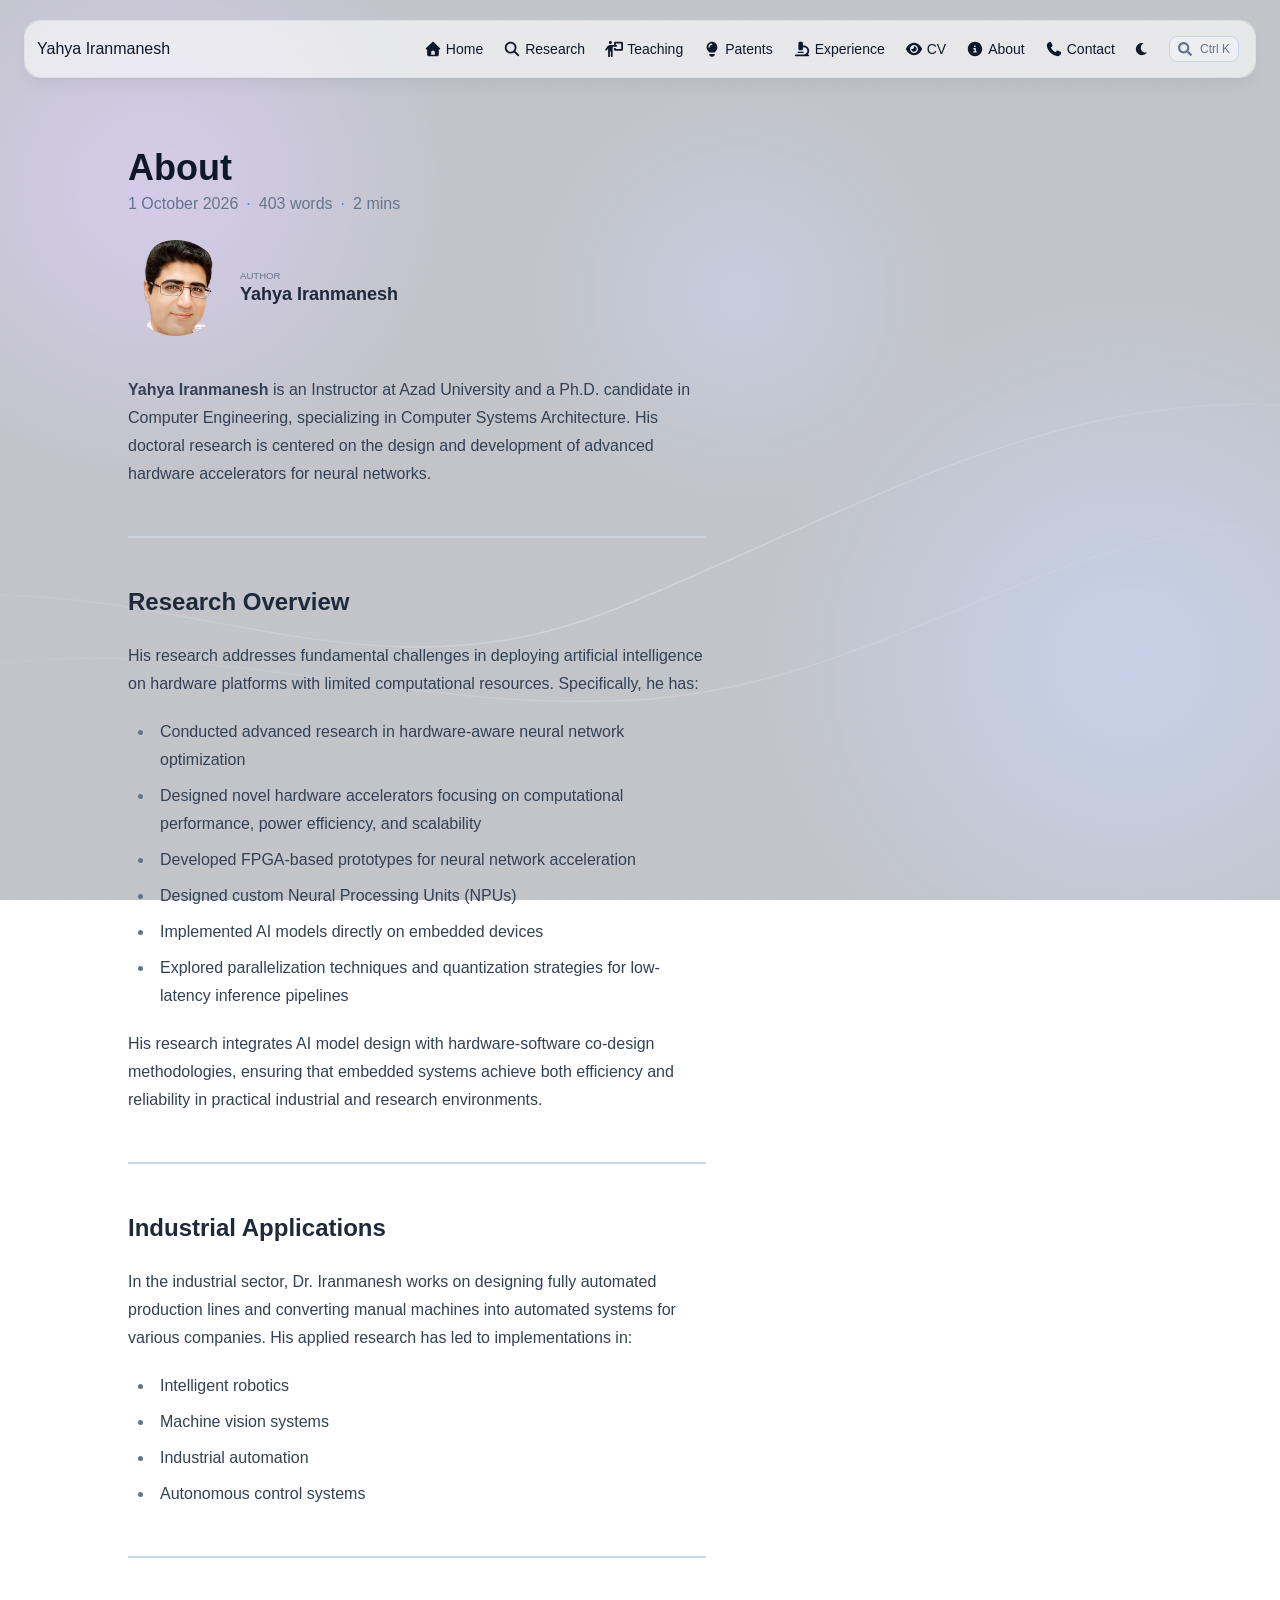
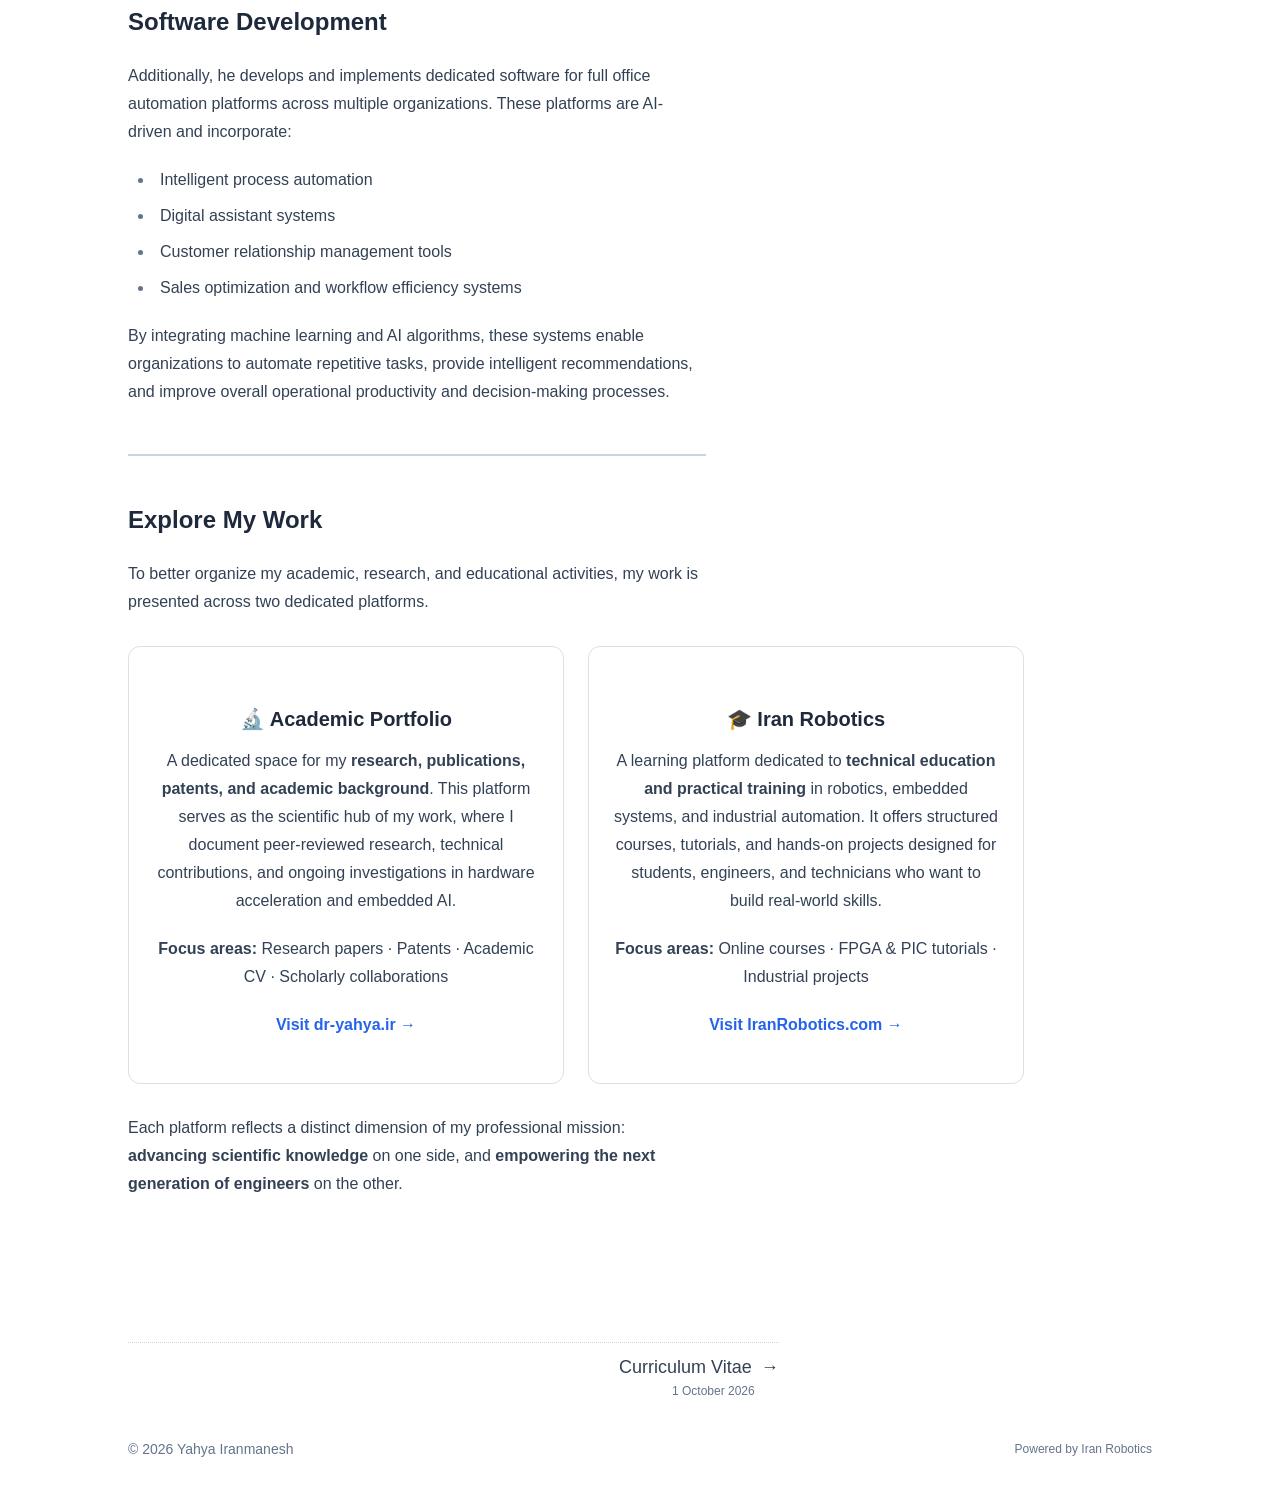
==== commit 4b9139f8: "Remove integrity attribute from head" ====
--- a/about/index.html
+++ b/about/index.html
@@ -1,1252 +1,39 @@
-<!doctype html>
-<html
-  lang="en"
-  dir="ltr"
-  class="scroll-smooth"
-  data-default-appearance="light"
-  data-auto-appearance="true"><head><script src="/livereload.js?mindelay=10&amp;v=2&amp;port=1313&amp;path=livereload" data-no-instant defer></script>
-  <meta charset="utf-8">
-  
-    <meta http-equiv="content-language" content="en">
-  
-  <meta name="viewport" content="width=device-width, initial-scale=1.0">
-  <meta http-equiv="X-UA-Compatible" content="ie=edge">
-  <meta name="theme-color">
-
-  
-  
-    <title>About &middot; Yahya Iranmanesh</title>
-    <meta name="title" content="About &middot; Yahya Iranmanesh">
-  
-
-  
-  
-  
-  
-  
-    
-  
-    
-  
-    
-  
-  
-  
-  
-  
-  <link rel="canonical" href="http://localhost:1313/about/">
-  
-  
-  
-
-  
-  
-    <meta name="author" content="Yahya Iranmanesh">
-  
-  
-
-  
-  <meta property="og:url" content="http://localhost:1313/about/">
-	<meta property="og:site_name" content="Yahya Iranmanesh">
-	<meta property="og:title" content="About">
-	<meta property="og:locale" content="en">
-	<meta property="og:type" content="article">
-		<meta property="article:published_time" content="2026-10-01T12:50:57+03:30">
-		<meta property="article:modified_time" content="2026-10-01T12:50:57+03:30">
-
-  
-	<meta name="twitter:card" content="summary">
-	<meta name="twitter:title" content="About">
-
-  
-  
-  
-  
-    
-      
-    
-  
-    
-      
-    
-  
-    
-      
-    
-  
-  
-    
-  
-
-  
-  
-  
-  
-  
-  
-
-  
-
-  
-  
-  
-  
-  
-  
-  
-    
-  
-  
-    
-  
-  
-  <link
-    type="text/css"
-    rel="stylesheet"
-    href="/css/main.bundle.min.3ee4fabfb1f20f2a263f5a6c39243b860ca4d16cbe32eb1403c45892b1d0e46be6c1a25ff9759f5c0843df6c06c77832cd75ca75626b24d6bc9a5fa6336c0102.css"
-    integrity="sha512-PuT6v7HyDyomP1psOSQ7hgyk0Wy&#43;MusUA8RYkrHQ5GvmwaJf&#43;XWfXAhD32wGx3gyzXXKdWJrJNa8ml&#43;mM2wBAg==">
-
-  
-  
-  <script
-    type="text/javascript"
-    src="/js/appearance.min.764f412f07ea715415e9123a5eb5f355429502d0b760146b9bcab854bc50829dee14488594acd935dfcdc6a0fe7e6d14d7bee914ebb9272b251aa238cb52c4dd.js"
-    integrity="sha512-dk9BLwfqcVQV6RI6XrXzVUKVAtC3YBRrm8q4VLxQgp3uFEiFlKzZNd/NxqD&#43;fm0U177pFOu5JyslGqI4y1LE3Q=="></script>
-  
-
-
-  
-  
-  
-  
-  
-  
-    
-    <script defer src="/lib/zoom/zoom.min.umd.b4b722fcb5d42f34f52b30a92f3521b69f403ca9d96d0d6179eb537cb870f5d83fdf1fe836688d95d5c99fefbda4170487711006e56051fa67ea00da10521721.js" integrity="sha512-tLci/LXULzT1KzCpLzUhtp9APKnZbQ1heetTfLhw9dg/3x/oNmiNldXJn&#43;&#43;9pBcEh3EQBuVgUfpn6gDaEFIXIQ=="></script>
-    
-    <script defer src="/js/medium-zoom.7f76d937fbb793f3703fedc60ee1e6345259cf2ada403d1876b806fffeaeb2ba6fc594eaccad75c96d5d2425e9fb833748bf1221b4d90d3cf78cf073e104f814.js" integrity="sha512-f3bZN/u3k/NwP&#43;3GDuHmNFJZzyraQD0YdrgG//6usrpvxZTqzK11yW1dJCXp&#43;4M3SL8SIbTZDTz3jPBz4QT4FA=="></script>
-  
-  
-  
-  
-
-  
-  
-  
-    
-  
-  
-    
-    
-    
-  
-  
-  
-  
-  
-  
-  
-  
-    
-    <script
-      defer
-      type="text/javascript"
-      id="script-bundle"
-      src="/js/main.bundle.min.9377ac06be984aaf218edd0c6b060b6468205effb60bb9a198edbdf99e7dff5a0ba3d95a8ce5d27a979076c294a36a7d7c30e0bcdffb861ea600c1c239d72d99.js"
-      integrity="sha512-k3esBr6YSq8hjt0MawYLZGggXv&#43;2C7mhmO29&#43;Z59/1oLo9lajOXSepeQdsKUo2p9fDDgvN/7hh6mAMHCOdctmQ=="
-      data-copy="Copy"
-      data-copied="Copied"></script>
-  
-
-  
-  
-
-
-
-
-
-
-
-
-
-
-
-
-
-
-
-
-
-
-
-
-
-
-
-
-  
-
-  
-
-  
-
-  
-
-  
-
-
-
-
-
-
-
-
-
-
-
-
-
-  
-  
-    <link rel="apple-touch-icon" sizes="180x180" href="/apple-touch-icon.png">
-    <link rel="icon" type="image/png" sizes="32x32" href="/favicon-32x32.png">
-    <link rel="icon" type="image/png" sizes="16x16" href="/favicon-16x16.png">
-    <link rel="manifest" href="/site.webmanifest">
-  
-
-  
-  <script type="application/ld+json">
-  [{
-    "@context": "https://schema.org",
-    "@type": "Article",
-    "articleSection": "Yahya Iranmanesh",
-    "name": "About",
-    "headline": "About",
-    
-    "inLanguage": "en",
-    "url" : "http://localhost:1313/about/",
-    "author" : {
-      "@type": "Person",
-      "name": "Yahya Iranmanesh",
-      "image": "http://localhost:1313/img/yahya.png"
-    },
-    "copyrightYear": "2026",
-    "dateCreated": "2026-10-01T12:50:57\u002b03:30",
-    "datePublished": "2026-10-01T12:50:57\u002b03:30",
-    
-    "dateModified": "2026-10-01T12:50:57\u002b03:30",
-    
-    
-    
-    "mainEntityOfPage": "http://localhost:1313/about/",
-    "wordCount":  403 
-  }]
-  </script>
-
-
-
-  
-  
-
-  
-  
-
-  
-  
-
-  
-  
-</head>
-
-
-
-
-
-
-
-
-
-
-
-
-
-  
-    
-  
-
-
-
-
-
-
-  
-  <body class="flex flex-col h-screen m-auto leading-7 max-w-7xl px-6 sm:px-14 md:px-24 lg:px-32 text-lg bg-neutral text-neutral-900 dark:bg-neutral-800 dark:text-neutral bf-scrollbar">
-    <div id="the-top" class="absolute flex self-center">
-      <a
-        class="px-3 py-1 text-sm -translate-y-8 rounded-b-lg bg-primary-200 focus:translate-y-0 dark:bg-neutral-600"
-        href="#main-content">
-        <span class="font-bold text-primary-600 pe-2 dark:text-primary-400">&darr;</span>
-        Skip to main content
-      </a>
-    </div>
-    <header>
-      
-      
-        <div class="min-h-32"></div>
-<div class="fixed inset-x-0 top-3 z-100 px-3 sm:top-5 sm:px-6">
-  <div
-    class="relative mx-auto max-w-7xl rounded-2xl border border-neutral-200/80 shadow-lg shadow-neutral-900/5 dark:border-neutral-700/80 [&_img.logo]:max-h-10 [&_img.logo]:max-w-10">
-    <div class="absolute inset-0 -z-10 rounded-2xl bg-neutral/60 backdrop-blur-xl dark:bg-neutral-800/60"></div>
-    <div class="px-3">
-      <div class="main-menu flex items-center w-full gap-2 p-1 pl-0">
-  
-  
-    <a href="/" class="text-base font-medium truncate min-w-0 shrink">
-      Yahya Iranmanesh
-    </a>
-  
-  <div class="flex items-center ms-auto">
-    <div class="hidden md:flex">
-      <nav aria-label="Main menu" class="flex items-center gap-x-5 h-12">
-  
-    
-      
-  
-    <a
-      href="/"
-      
-      class="flex items-center bf-icon-color-hover"
-      aria-label="Home"
-      title="Yahya Iranmanesh">
-      
-        <span class="mr-1">
-          <span class="relative block icon"><svg xmlns="http://www.w3.org/2000/svg"  viewBox="0 0 640 640"><!--!Font Awesome Free 7.3.1 by @fontawesome - https://fontawesome.com License - https://fontawesome.com/license/free Copyright 2026 Fonticons, Inc.--><path fill="currentColor" d="M341.8 72.6C329.5 61.2 310.5 61.2 298.3 72.6L74.3 280.6C64.7 289.6 61.5 303.5 66.3 315.7C71.1 327.9 82.8 336 96 336L112 336L112 512C112 547.3 140.7 576 176 576L464 576C499.3 576 528 547.3 528 512L528 336L544 336C557.2 336 569 327.9 573.8 315.7C578.6 303.5 575.4 289.5 565.8 280.6L341.8 72.6zM304 384L336 384C362.5 384 384 405.5 384 432L384 528L256 528L256 432C256 405.5 277.5 384 304 384z"/></svg></span>
-        </span>
-      
-      
-        <span class="text-sm font-medium break-normal">
-          Home
-        </span>
-      
-    </a>
-  
-
-    
-      
-  
-    <a
-      href="/research/"
-      
-      class="flex items-center bf-icon-color-hover"
-      aria-label="Research"
-      title="Research">
-      
-        <span class="mr-1">
-          <span class="relative block icon"><svg xmlns="http://www.w3.org/2000/svg" viewBox="0 0 640 640"><!--!Font Awesome Free 7.3.1 by @fontawesome - https://fontawesome.com License - https://fontawesome.com/license/free Copyright 2026 Fonticons, Inc.--><path fill="currentColor" d="M480 272C480 317.9 465.1 360.3 440 394.7L566.6 521.4C579.1 533.9 579.1 554.2 566.6 566.7C554.1 579.2 533.8 579.2 521.3 566.7L394.7 440C360.3 465.1 317.9 480 272 480C157.1 480 64 386.9 64 272C64 157.1 157.1 64 272 64C386.9 64 480 157.1 480 272zM272 416C351.5 416 416 351.5 416 272C416 192.5 351.5 128 272 128C192.5 128 128 192.5 128 272C128 351.5 192.5 416 272 416z"/></svg></span>
-        </span>
-      
-      
-        <span class="text-sm font-medium break-normal">
-          Research
-        </span>
-      
-    </a>
-  
-
-    
-      
-  
-    <a
-      href="/teaching/"
-      
-      class="flex items-center bf-icon-color-hover"
-      aria-label="Teaching"
-      title="Teaching">
-      
-        <span class="mr-1">
-          <span class="relative block icon"><svg xmlns="http://www.w3.org/2000/svg" viewBox="0 0 640 640"><!--!Font Awesome Free 7.3.1 by @fontawesome - https://fontawesome.com License - https://fontawesome.com/license/free Copyright 2026 Fonticons, Inc.--><path fill="currentColor" d="M192 144C222.9 144 248 118.9 248 88C248 57.1 222.9 32 192 32C161.1 32 136 57.1 136 88C136 118.9 161.1 144 192 144zM176 576L176 416C176 407.2 183.2 400 192 400C200.8 400 208 407.2 208 416L208 576C208 593.7 222.3 608 240 608C257.7 608 272 593.7 272 576L272 240L400 240C417.7 240 432 225.7 432 208C432 190.3 417.7 176 400 176L384 176L384 128L576 128L576 320L384 320L384 288L320 288L320 336C320 362.5 341.5 384 368 384L592 384C618.5 384 640 362.5 640 336L640 112C640 85.5 618.5 64 592 64L368 64C341.5 64 320 85.5 320 112L320 176L197.3 176C151.7 176 108.8 197.6 81.7 234.2L14.3 324.9C3.8 339.1 6.7 359.1 20.9 369.7C35.1 380.3 55.1 377.3 65.7 363.1L112 300.7L112 576C112 593.7 126.3 608 144 608C161.7 608 176 593.7 176 576z"/></svg></span>
-        </span>
-      
-      
-        <span class="text-sm font-medium break-normal">
-          Teaching
-        </span>
-      
-    </a>
-  
-
-    
-      
-  
-    <a
-      href="/patents/"
-      
-      class="flex items-center bf-icon-color-hover"
-      aria-label="Patents"
-      title="Patents">
-      
-        <span class="mr-1">
-          <span class="relative block icon"><svg xmlns="http://www.w3.org/2000/svg" viewBox="0 0 640 640"><!--!Font Awesome Free 7.3.1 by @fontawesome - https://fontawesome.com License - https://fontawesome.com/license/free Copyright 2026 Fonticons, Inc.--><path fill="currentColor" d="M420.9 448C428.2 425.7 442.8 405.5 459.3 388.1C492 353.7 512 307.2 512 256C512 150 426 64 320 64C214 64 128 150 128 256C128 307.2 148 353.7 180.7 388.1C197.2 405.5 211.9 425.7 219.1 448L420.8 448zM416 496L224 496L224 512C224 556.2 259.8 592 304 592L336 592C380.2 592 416 556.2 416 512L416 496zM312 176C272.2 176 240 208.2 240 248C240 261.3 229.3 272 216 272C202.7 272 192 261.3 192 248C192 181.7 245.7 128 312 128C325.3 128 336 138.7 336 152C336 165.3 325.3 176 312 176z"/></svg></span>
-        </span>
-      
-      
-        <span class="text-sm font-medium break-normal">
-          Patents
-        </span>
-      
-    </a>
-  
-
-    
-      
-  
-    <a
-      href="/experience/"
-      
-      class="flex items-center bf-icon-color-hover"
-      aria-label="Experience"
-      title="Professional Experience">
-      
-        <span class="mr-1">
-          <span class="relative block icon"><svg xmlns="http://www.w3.org/2000/svg" viewBox="0 0 640 640"><!--!Font Awesome Free 7.3.1 by @fontawesome - https://fontawesome.com License - https://fontawesome.com/license/free Copyright 2026 Fonticons, Inc.--><path fill="currentColor" d="M240 64C213.5 64 192 85.5 192 112L192 320C192 346.5 213.5 368 240 368L304 368C330.5 368 352 346.5 352 320L352 256L384 256C454.7 256 512 313.3 512 384C512 454.7 454.7 512 384 512L96 512C78.3 512 64 526.3 64 544C64 561.7 78.3 576 96 576L544 576C561.7 576 576 561.7 576 544C576 526.3 561.7 512 544 512L527.1 512C557.5 478 576 433.2 576 384C576 278 490 192 384 192L352 192L352 112C352 85.5 330.5 64 304 64L240 64zM184 416C170.7 416 160 426.7 160 440C160 453.3 170.7 464 184 464L360 464C373.3 464 384 453.3 384 440C384 426.7 373.3 416 360 416L184 416z"/></svg></span>
-        </span>
-      
-      
-        <span class="text-sm font-medium break-normal">
-          Experience
-        </span>
-      
-    </a>
-  
-
-    
-      
-  
-    <a
-      href="/cv/"
-      
-      class="flex items-center bf-icon-color-hover"
-      aria-label="CV"
-      title="Curriculum Vitae">
-      
-        <span class="mr-1">
-          <span class="relative block icon"><svg xmlns="http://www.w3.org/2000/svg" viewBox="0 0 640 640"><!--!Font Awesome Free 7.3.1 by @fontawesome - https://fontawesome.com License - https://fontawesome.com/license/free Copyright 2026 Fonticons, Inc.--><path fill="currentColor" d="M320 96C239.2 96 174.5 132.8 127.4 176.6C80.6 220.1 49.3 272 34.4 307.7C31.1 315.6 31.1 324.4 34.4 332.3C49.3 368 80.6 420 127.4 463.4C174.5 507.1 239.2 544 320 544C400.8 544 465.5 507.2 512.6 463.4C559.4 419.9 590.7 368 605.6 332.3C608.9 324.4 608.9 315.6 605.6 307.7C590.7 272 559.4 220 512.6 176.6C465.5 132.9 400.8 96 320 96zM176 320C176 240.5 240.5 176 320 176C399.5 176 464 240.5 464 320C464 399.5 399.5 464 320 464C240.5 464 176 399.5 176 320zM320 256C320 291.3 291.3 320 256 320C244.5 320 233.7 317 224.3 311.6C223.3 322.5 224.2 333.7 227.2 344.8C240.9 396 293.6 426.4 344.8 412.7C396 399 426.4 346.3 412.7 295.1C400.5 249.4 357.2 220.3 311.6 224.3C316.9 233.6 320 244.4 320 256z"/></svg></span>
-        </span>
-      
-      
-        <span class="text-sm font-medium break-normal">
-          CV
-        </span>
-      
-    </a>
-  
-
-    
-      
-  
-    <a
-      href="/about/"
-      
-      class="flex items-center bf-icon-color-hover"
-      aria-label="About"
-      title="About">
-      
-        <span class="mr-1">
-          <span class="relative block icon"><svg xmlns="http://www.w3.org/2000/svg" viewBox="0 0 640 640"><!--!Font Awesome Free 7.3.1 by @fontawesome - https://fontawesome.com License - https://fontawesome.com/license/free Copyright 2026 Fonticons, Inc.--><path fill="currentColor" d="M320 576C461.4 576 576 461.4 576 320C576 178.6 461.4 64 320 64C178.6 64 64 178.6 64 320C64 461.4 178.6 576 320 576zM288 224C288 206.3 302.3 192 320 192C337.7 192 352 206.3 352 224C352 241.7 337.7 256 320 256C302.3 256 288 241.7 288 224zM280 288L328 288C341.3 288 352 298.7 352 312L352 400L360 400C373.3 400 384 410.7 384 424C384 437.3 373.3 448 360 448L280 448C266.7 448 256 437.3 256 424C256 410.7 266.7 400 280 400L304 400L304 336L280 336C266.7 336 256 325.3 256 312C256 298.7 266.7 288 280 288z"/></svg></span>
-        </span>
-      
-      
-        <span class="text-sm font-medium break-normal">
-          About
-        </span>
-      
-    </a>
-  
-
-    
-      
-  
-    <a
-      href="/contact/"
-      
-      class="flex items-center bf-icon-color-hover"
-      aria-label="Contact"
-      title="Contact">
-      
-        <span class="mr-1">
-          <span class="relative block icon"><svg xmlns="http://www.w3.org/2000/svg" viewBox="0 0 640 640"><!--!Font Awesome Free 7.3.1 by @fontawesome - https://fontawesome.com License - https://fontawesome.com/license/free Copyright 2026 Fonticons, Inc.--><path fill="currentColor" d="M224.2 89C216.3 70.1 195.7 60.1 176.1 65.4L170.6 66.9C106 84.5 50.8 147.1 66.9 223.3C104 398.3 241.7 536 416.7 573.1C493 589.3 555.5 534 573.1 469.4L574.6 463.9C580 444.2 569.9 423.6 551.1 415.8L453.8 375.3C437.3 368.4 418.2 373.2 406.8 387.1L368.2 434.3C297.9 399.4 241.3 341 208.8 269.3L253 233.3C266.9 222 271.6 202.9 264.8 186.3L224.2 89z"/></svg></span>
-        </span>
-      
-      
-        <span class="text-sm font-medium break-normal">
-          Contact
-        </span>
-      
-    </a>
-  
-
-    
-  
-
-  
-
-  
-
-  
-    <div class="flex items-center">
-      <button
-        id="appearance-switcher"
-        aria-label="Switch to dark appearance"
-        type="button"
-        class="text-sm bf-icon-color-hover"
-        title="Switch to dark appearance">
-        <div class="flex items-center justify-center dark:hidden">
-          <span class="relative block icon"><svg xmlns="http://www.w3.org/2000/svg" viewBox="0 0 512 512"><path fill="currentColor" d="M32 256c0-123.8 100.3-224 223.8-224c11.36 0 29.7 1.668 40.9 3.746c9.616 1.777 11.75 14.63 3.279 19.44C245 86.5 211.2 144.6 211.2 207.8c0 109.7 99.71 193 208.3 172.3c9.561-1.805 16.28 9.324 10.11 16.95C387.9 448.6 324.8 480 255.8 480C132.1 480 32 379.6 32 256z"/></svg>
-</span>
-        </div>
-        <div class="items-center justify-center hidden dark:flex">
-          <span class="relative block icon"><svg xmlns="http://www.w3.org/2000/svg" viewBox="0 0 512 512"><path fill="currentColor" d="M256 159.1c-53.02 0-95.1 42.98-95.1 95.1S202.1 351.1 256 351.1s95.1-42.98 95.1-95.1S309 159.1 256 159.1zM509.3 347L446.1 255.1l63.15-91.01c6.332-9.125 1.104-21.74-9.826-23.72l-109-19.7l-19.7-109c-1.975-10.93-14.59-16.16-23.72-9.824L256 65.89L164.1 2.736c-9.125-6.332-21.74-1.107-23.72 9.824L121.6 121.6L12.56 141.3C1.633 143.2-3.596 155.9 2.736 164.1L65.89 256l-63.15 91.01c-6.332 9.125-1.105 21.74 9.824 23.72l109 19.7l19.7 109c1.975 10.93 14.59 16.16 23.72 9.824L256 446.1l91.01 63.15c9.127 6.334 21.75 1.107 23.72-9.822l19.7-109l109-19.7C510.4 368.8 515.6 356.1 509.3 347zM256 383.1c-70.69 0-127.1-57.31-127.1-127.1c0-70.69 57.31-127.1 127.1-127.1s127.1 57.3 127.1 127.1C383.1 326.7 326.7 383.1 256 383.1z"/></svg>
-</span>
-        </div>
-      </button>
-    </div>
-  
-
-  
-    <button
-      id="search-button"
-      aria-label="Search (/ or ⌘K)"
-      class="flex items-center gap-2 rounded-lg border bf-border-color bf-border-color-hover bg-neutral-100/50 px-2 py-1 text-sm text-neutral-500 transition-colors hover:text-primary-600 dark:bg-neutral-800/50 dark:text-neutral-400 dark:hover:text-primary-400"
-      title="Search (/ or ⌘K)">
-      <span class="relative block icon"><svg aria-hidden="true" focusable="false" data-prefix="fas" data-icon="search" class="svg-inline--fa fa-search fa-w-16" role="img" xmlns="http://www.w3.org/2000/svg" viewBox="0 0 512 512"><path fill="currentColor" d="M505 442.7L405.3 343c-4.5-4.5-10.6-7-17-7H372c27.6-35.3 44-79.7 44-128C416 93.1 322.9 0 208 0S0 93.1 0 208s93.1 208 208 208c48.3 0 92.7-16.4 128-44v16.3c0 6.4 2.5 12.5 7 17l99.7 99.7c9.4 9.4 24.6 9.4 33.9 0l28.3-28.3c9.4-9.4 9.4-24.6.1-34zM208 336c-70.7 0-128-57.2-128-128 0-70.7 57.2-128 128-128 70.7 0 128 57.2 128 128 0 70.7-57.2 128-128 128z"/></svg>
-</span>
-      <kbd
-        id="search-shortcut-hint"
-        class="pointer-events-none font-sans text-xs text-neutral-500 dark:text-neutral-400"
-        aria-hidden="true">
-        ⌘K
-      </kbd>
-    </button>
-  
-</nav>
-
-
-
-    </div>
-    <div class="flex md:hidden">
-      
-<div class="mobile-header-row relative flex items-center h-14 gap-4">
-  
-
-  
-    <button
-      id="appearance-switcher-mobile"
-      type="button"
-      aria-label="Switch to dark appearance"
-      title="Switch to dark appearance"
-      class="flex items-center justify-center text-neutral-900 hover:text-primary-600 dark:text-neutral-200 dark:hover:text-primary-400">
-      <div class="dark:hidden">
-        <span class="relative block icon"><svg xmlns="http://www.w3.org/2000/svg" viewBox="0 0 512 512"><path fill="currentColor" d="M32 256c0-123.8 100.3-224 223.8-224c11.36 0 29.7 1.668 40.9 3.746c9.616 1.777 11.75 14.63 3.279 19.44C245 86.5 211.2 144.6 211.2 207.8c0 109.7 99.71 193 208.3 172.3c9.561-1.805 16.28 9.324 10.11 16.95C387.9 448.6 324.8 480 255.8 480C132.1 480 32 379.6 32 256z"/></svg>
-</span>
-      </div>
-      <div class="hidden dark:block">
-        <span class="relative block icon"><svg xmlns="http://www.w3.org/2000/svg" viewBox="0 0 512 512"><path fill="currentColor" d="M256 159.1c-53.02 0-95.1 42.98-95.1 95.1S202.1 351.1 256 351.1s95.1-42.98 95.1-95.1S309 159.1 256 159.1zM509.3 347L446.1 255.1l63.15-91.01c6.332-9.125 1.104-21.74-9.826-23.72l-109-19.7l-19.7-109c-1.975-10.93-14.59-16.16-23.72-9.824L256 65.89L164.1 2.736c-9.125-6.332-21.74-1.107-23.72 9.824L121.6 121.6L12.56 141.3C1.633 143.2-3.596 155.9 2.736 164.1L65.89 256l-63.15 91.01c-6.332 9.125-1.105 21.74 9.824 23.72l109 19.7l19.7 109c1.975 10.93 14.59 16.16 23.72 9.824L256 446.1l91.01 63.15c9.127 6.334 21.75 1.107 23.72-9.822l19.7-109l109-19.7C510.4 368.8 515.6 356.1 509.3 347zM256 383.1c-70.69 0-127.1-57.31-127.1-127.1c0-70.69 57.31-127.1 127.1-127.1s127.1 57.3 127.1 127.1C383.1 326.7 326.7 383.1 256 383.1z"/></svg>
-</span>
-      </div>
-    </button>
-  
-
-  
-    <button
-      id="search-button-mobile"
-      aria-label="Search (/ or ⌘K)"
-      class="flex items-center justify-center bf-icon-color-hover"
-      title="Search (/ or ⌘K)">
-      <span class="relative block icon"><svg aria-hidden="true" focusable="false" data-prefix="fas" data-icon="search" class="svg-inline--fa fa-search fa-w-16" role="img" xmlns="http://www.w3.org/2000/svg" viewBox="0 0 512 512"><path fill="currentColor" d="M505 442.7L405.3 343c-4.5-4.5-10.6-7-17-7H372c27.6-35.3 44-79.7 44-128C416 93.1 322.9 0 208 0S0 93.1 0 208s93.1 208 208 208c48.3 0 92.7-16.4 128-44v16.3c0 6.4 2.5 12.5 7 17l99.7 99.7c9.4 9.4 24.6 9.4 33.9 0l28.3-28.3c9.4-9.4 9.4-24.6.1-34zM208 336c-70.7 0-128-57.2-128-128 0-70.7 57.2-128 128-128 70.7 0 128 57.2 128 128 0 70.7-57.2 128-128 128z"/></svg>
-</span>
-    </button>
-  
-
-  
-    <input type="checkbox" id="mobile-menu-toggle" autocomplete="off" class="hidden peer">
-    <label
-      for="mobile-menu-toggle"
-      tabindex="0"
-      role="button"
-      aria-expanded="false"
-      aria-controls="mobile-menu-dialog"
-      aria-label="Main menu"
-      class="flex items-center justify-center cursor-pointer bf-icon-color-hover">
-      <span class="relative block icon"><svg xmlns="http://www.w3.org/2000/svg" viewBox="0 0 448 512"><path fill="currentColor" d="M0 96C0 78.33 14.33 64 32 64H416C433.7 64 448 78.33 448 96C448 113.7 433.7 128 416 128H32C14.33 128 0 113.7 0 96zM0 256C0 238.3 14.33 224 32 224H416C433.7 224 448 238.3 448 256C448 273.7 433.7 288 416 288H32C14.33 288 0 273.7 0 256zM416 448H32C14.33 448 0 433.7 0 416C0 398.3 14.33 384 32 384H416C433.7 384 448 398.3 448 416C448 433.7 433.7 448 416 448z"/></svg>
-</span>
-    </label>
-
-    <div
-      id="mobile-menu-dialog"
-      role="dialog"
-      aria-modal="true"
-      aria-label="Main menu"
-      style="scrollbar-gutter: stable;"
-      class="z-50 invisible overflow-y-auto opacity-0 transition-[opacity,visibility] duration-300 peer-checked:visible peer-checked:opacity-100
-      
-        mobile-menu-style-dropdown absolute end-0 top-[calc(100%+0.75rem)] z-10 w-[min(22rem,calc(100vw-1.5rem))] rounded-2xl border border-neutral-200/80 bg-neutral/95 p-5 shadow-2xl shadow-neutral-900/20 dark:border-neutral-700/80 dark:bg-neutral-800/95
-      
-      bf-scrollbar">
-      <label
-        for="mobile-menu-toggle"
-        tabindex="0"
-        role="button"
-        aria-expanded="false"
-        aria-controls="mobile-menu-dialog"
-        class="absolute end-3 top-3 h-10 w-10 rounded-xl flex items-center justify-center cursor-pointer select-none bf-icon-color-hover border bf-border-color bf-border-color-hover bg-neutral-50 dark:bg-neutral-900">
-        <span class="sr-only">Close menu</span>
-        <span class="relative block icon"><svg xmlns="http://www.w3.org/2000/svg" viewBox="0 0 320 512"><path fill="currentColor" d="M310.6 361.4c12.5 12.5 12.5 32.75 0 45.25C304.4 412.9 296.2 416 288 416s-16.38-3.125-22.62-9.375L160 301.3L54.63 406.6C48.38 412.9 40.19 416 32 416S15.63 412.9 9.375 406.6c-12.5-12.5-12.5-32.75 0-45.25l105.4-105.4L9.375 150.6c-12.5-12.5-12.5-32.75 0-45.25s32.75-12.5 45.25 0L160 210.8l105.4-105.4c12.5-12.5 32.75-12.5 45.25 0s12.5 32.75 0 45.25l-105.4 105.4L310.6 361.4z"/></svg>
-</span>
-      </label>
-      <nav
-        aria-label="Mobile menu"
-        class="mt-10 space-y-3">
-        
-  
-    
-    <div class="px-2">
-      <div class="flex items-center gap-4">
-        <a
-          href="/"
-          aria-label="Home"
-          
-          class="flex grow items-center gap-4 group bf-icon-color-hover text-neutral-700 dark:text-neutral-200">
-          
-            <span class="flex items-center justify-center h-8 w-8 text-2xl">
-              <span class="relative block icon"><svg xmlns="http://www.w3.org/2000/svg"  viewBox="0 0 640 640"><!--!Font Awesome Free 7.3.1 by @fontawesome - https://fontawesome.com License - https://fontawesome.com/license/free Copyright 2026 Fonticons, Inc.--><path fill="currentColor" d="M341.8 72.6C329.5 61.2 310.5 61.2 298.3 72.6L74.3 280.6C64.7 289.6 61.5 303.5 66.3 315.7C71.1 327.9 82.8 336 96 336L112 336L112 512C112 547.3 140.7 576 176 576L464 576C499.3 576 528 547.3 528 512L528 336L544 336C557.2 336 569 327.9 573.8 315.7C578.6 303.5 575.4 289.5 565.8 280.6L341.8 72.6zM304 384L336 384C362.5 384 384 405.5 384 432L384 528L256 528L256 432C256 405.5 277.5 384 304 384z"/></svg></span>
-            </span>
-          
-          <span title="Yahya Iranmanesh" class="text-2xl font-bold tracking-tight">
-            Home
-          </span>
-        </a>
-        
-      </div>
-
-      
-    </div>
-  
-    
-    <div class="px-2">
-      <div class="flex items-center gap-4">
-        <a
-          href="/research/"
-          aria-label="Research"
-          
-          class="flex grow items-center gap-4 group bf-icon-color-hover text-neutral-700 dark:text-neutral-200">
-          
-            <span class="flex items-center justify-center h-8 w-8 text-2xl">
-              <span class="relative block icon"><svg xmlns="http://www.w3.org/2000/svg" viewBox="0 0 640 640"><!--!Font Awesome Free 7.3.1 by @fontawesome - https://fontawesome.com License - https://fontawesome.com/license/free Copyright 2026 Fonticons, Inc.--><path fill="currentColor" d="M480 272C480 317.9 465.1 360.3 440 394.7L566.6 521.4C579.1 533.9 579.1 554.2 566.6 566.7C554.1 579.2 533.8 579.2 521.3 566.7L394.7 440C360.3 465.1 317.9 480 272 480C157.1 480 64 386.9 64 272C64 157.1 157.1 64 272 64C386.9 64 480 157.1 480 272zM272 416C351.5 416 416 351.5 416 272C416 192.5 351.5 128 272 128C192.5 128 128 192.5 128 272C128 351.5 192.5 416 272 416z"/></svg></span>
-            </span>
-          
-          <span title="Research" class="text-2xl font-bold tracking-tight">
-            Research
-          </span>
-        </a>
-        
-      </div>
-
-      
-    </div>
-  
-    
-    <div class="px-2">
-      <div class="flex items-center gap-4">
-        <a
-          href="/teaching/"
-          aria-label="Teaching"
-          
-          class="flex grow items-center gap-4 group bf-icon-color-hover text-neutral-700 dark:text-neutral-200">
-          
-            <span class="flex items-center justify-center h-8 w-8 text-2xl">
-              <span class="relative block icon"><svg xmlns="http://www.w3.org/2000/svg" viewBox="0 0 640 640"><!--!Font Awesome Free 7.3.1 by @fontawesome - https://fontawesome.com License - https://fontawesome.com/license/free Copyright 2026 Fonticons, Inc.--><path fill="currentColor" d="M192 144C222.9 144 248 118.9 248 88C248 57.1 222.9 32 192 32C161.1 32 136 57.1 136 88C136 118.9 161.1 144 192 144zM176 576L176 416C176 407.2 183.2 400 192 400C200.8 400 208 407.2 208 416L208 576C208 593.7 222.3 608 240 608C257.7 608 272 593.7 272 576L272 240L400 240C417.7 240 432 225.7 432 208C432 190.3 417.7 176 400 176L384 176L384 128L576 128L576 320L384 320L384 288L320 288L320 336C320 362.5 341.5 384 368 384L592 384C618.5 384 640 362.5 640 336L640 112C640 85.5 618.5 64 592 64L368 64C341.5 64 320 85.5 320 112L320 176L197.3 176C151.7 176 108.8 197.6 81.7 234.2L14.3 324.9C3.8 339.1 6.7 359.1 20.9 369.7C35.1 380.3 55.1 377.3 65.7 363.1L112 300.7L112 576C112 593.7 126.3 608 144 608C161.7 608 176 593.7 176 576z"/></svg></span>
-            </span>
-          
-          <span title="Teaching" class="text-2xl font-bold tracking-tight">
-            Teaching
-          </span>
-        </a>
-        
-      </div>
-
-      
-    </div>
-  
-    
-    <div class="px-2">
-      <div class="flex items-center gap-4">
-        <a
-          href="/patents/"
-          aria-label="Patents"
-          
-          class="flex grow items-center gap-4 group bf-icon-color-hover text-neutral-700 dark:text-neutral-200">
-          
-            <span class="flex items-center justify-center h-8 w-8 text-2xl">
-              <span class="relative block icon"><svg xmlns="http://www.w3.org/2000/svg" viewBox="0 0 640 640"><!--!Font Awesome Free 7.3.1 by @fontawesome - https://fontawesome.com License - https://fontawesome.com/license/free Copyright 2026 Fonticons, Inc.--><path fill="currentColor" d="M420.9 448C428.2 425.7 442.8 405.5 459.3 388.1C492 353.7 512 307.2 512 256C512 150 426 64 320 64C214 64 128 150 128 256C128 307.2 148 353.7 180.7 388.1C197.2 405.5 211.9 425.7 219.1 448L420.8 448zM416 496L224 496L224 512C224 556.2 259.8 592 304 592L336 592C380.2 592 416 556.2 416 512L416 496zM312 176C272.2 176 240 208.2 240 248C240 261.3 229.3 272 216 272C202.7 272 192 261.3 192 248C192 181.7 245.7 128 312 128C325.3 128 336 138.7 336 152C336 165.3 325.3 176 312 176z"/></svg></span>
-            </span>
-          
-          <span title="Patents" class="text-2xl font-bold tracking-tight">
-            Patents
-          </span>
-        </a>
-        
-      </div>
-
-      
-    </div>
-  
-    
-    <div class="px-2">
-      <div class="flex items-center gap-4">
-        <a
-          href="/experience/"
-          aria-label="Experience"
-          
-          class="flex grow items-center gap-4 group bf-icon-color-hover text-neutral-700 dark:text-neutral-200">
-          
-            <span class="flex items-center justify-center h-8 w-8 text-2xl">
-              <span class="relative block icon"><svg xmlns="http://www.w3.org/2000/svg" viewBox="0 0 640 640"><!--!Font Awesome Free 7.3.1 by @fontawesome - https://fontawesome.com License - https://fontawesome.com/license/free Copyright 2026 Fonticons, Inc.--><path fill="currentColor" d="M240 64C213.5 64 192 85.5 192 112L192 320C192 346.5 213.5 368 240 368L304 368C330.5 368 352 346.5 352 320L352 256L384 256C454.7 256 512 313.3 512 384C512 454.7 454.7 512 384 512L96 512C78.3 512 64 526.3 64 544C64 561.7 78.3 576 96 576L544 576C561.7 576 576 561.7 576 544C576 526.3 561.7 512 544 512L527.1 512C557.5 478 576 433.2 576 384C576 278 490 192 384 192L352 192L352 112C352 85.5 330.5 64 304 64L240 64zM184 416C170.7 416 160 426.7 160 440C160 453.3 170.7 464 184 464L360 464C373.3 464 384 453.3 384 440C384 426.7 373.3 416 360 416L184 416z"/></svg></span>
-            </span>
-          
-          <span title="Professional Experience" class="text-2xl font-bold tracking-tight">
-            Experience
-          </span>
-        </a>
-        
-      </div>
-
-      
-    </div>
-  
-    
-    <div class="px-2">
-      <div class="flex items-center gap-4">
-        <a
-          href="/cv/"
-          aria-label="CV"
-          
-          class="flex grow items-center gap-4 group bf-icon-color-hover text-neutral-700 dark:text-neutral-200">
-          
-            <span class="flex items-center justify-center h-8 w-8 text-2xl">
-              <span class="relative block icon"><svg xmlns="http://www.w3.org/2000/svg" viewBox="0 0 640 640"><!--!Font Awesome Free 7.3.1 by @fontawesome - https://fontawesome.com License - https://fontawesome.com/license/free Copyright 2026 Fonticons, Inc.--><path fill="currentColor" d="M320 96C239.2 96 174.5 132.8 127.4 176.6C80.6 220.1 49.3 272 34.4 307.7C31.1 315.6 31.1 324.4 34.4 332.3C49.3 368 80.6 420 127.4 463.4C174.5 507.1 239.2 544 320 544C400.8 544 465.5 507.2 512.6 463.4C559.4 419.9 590.7 368 605.6 332.3C608.9 324.4 608.9 315.6 605.6 307.7C590.7 272 559.4 220 512.6 176.6C465.5 132.9 400.8 96 320 96zM176 320C176 240.5 240.5 176 320 176C399.5 176 464 240.5 464 320C464 399.5 399.5 464 320 464C240.5 464 176 399.5 176 320zM320 256C320 291.3 291.3 320 256 320C244.5 320 233.7 317 224.3 311.6C223.3 322.5 224.2 333.7 227.2 344.8C240.9 396 293.6 426.4 344.8 412.7C396 399 426.4 346.3 412.7 295.1C400.5 249.4 357.2 220.3 311.6 224.3C316.9 233.6 320 244.4 320 256z"/></svg></span>
-            </span>
-          
-          <span title="Curriculum Vitae" class="text-2xl font-bold tracking-tight">
-            CV
-          </span>
-        </a>
-        
-      </div>
-
-      
-    </div>
-  
-    
-    <div class="px-2">
-      <div class="flex items-center gap-4">
-        <a
-          href="/about/"
-          aria-label="About"
-          
-          class="flex grow items-center gap-4 group bf-icon-color-hover text-neutral-700 dark:text-neutral-200">
-          
-            <span class="flex items-center justify-center h-8 w-8 text-2xl">
-              <span class="relative block icon"><svg xmlns="http://www.w3.org/2000/svg" viewBox="0 0 640 640"><!--!Font Awesome Free 7.3.1 by @fontawesome - https://fontawesome.com License - https://fontawesome.com/license/free Copyright 2026 Fonticons, Inc.--><path fill="currentColor" d="M320 576C461.4 576 576 461.4 576 320C576 178.6 461.4 64 320 64C178.6 64 64 178.6 64 320C64 461.4 178.6 576 320 576zM288 224C288 206.3 302.3 192 320 192C337.7 192 352 206.3 352 224C352 241.7 337.7 256 320 256C302.3 256 288 241.7 288 224zM280 288L328 288C341.3 288 352 298.7 352 312L352 400L360 400C373.3 400 384 410.7 384 424C384 437.3 373.3 448 360 448L280 448C266.7 448 256 437.3 256 424C256 410.7 266.7 400 280 400L304 400L304 336L280 336C266.7 336 256 325.3 256 312C256 298.7 266.7 288 280 288z"/></svg></span>
-            </span>
-          
-          <span title="About" class="text-2xl font-bold tracking-tight">
-            About
-          </span>
-        </a>
-        
-      </div>
-
-      
-    </div>
-  
-    
-    <div class="px-2">
-      <div class="flex items-center gap-4">
-        <a
-          href="/contact/"
-          aria-label="Contact"
-          
-          class="flex grow items-center gap-4 group bf-icon-color-hover text-neutral-700 dark:text-neutral-200">
-          
-            <span class="flex items-center justify-center h-8 w-8 text-2xl">
-              <span class="relative block icon"><svg xmlns="http://www.w3.org/2000/svg" viewBox="0 0 640 640"><!--!Font Awesome Free 7.3.1 by @fontawesome - https://fontawesome.com License - https://fontawesome.com/license/free Copyright 2026 Fonticons, Inc.--><path fill="currentColor" d="M224.2 89C216.3 70.1 195.7 60.1 176.1 65.4L170.6 66.9C106 84.5 50.8 147.1 66.9 223.3C104 398.3 241.7 536 416.7 573.1C493 589.3 555.5 534 573.1 469.4L574.6 463.9C580 444.2 569.9 423.6 551.1 415.8L453.8 375.3C437.3 368.4 418.2 373.2 406.8 387.1L368.2 434.3C297.9 399.4 241.3 341 208.8 269.3L253 233.3C266.9 222 271.6 202.9 264.8 186.3L224.2 89z"/></svg></span>
-            </span>
-          
-          <span title="Contact" class="text-2xl font-bold tracking-tight">
-            Contact
-          </span>
-        </a>
-        
-      </div>
-
-      
-    </div>
-  
-
-        
-  
-
-        
-  
-
-      </nav>
-    </div>
-  
-</div>
-
-
-
-
-
-
-
-    </div>
-  </div>
-</div>
-
-
-
-
-
-    </div>
-  </div>
-</div>
-
-      
-    </header>
-    <div class="relative flex flex-col grow">
-      <main id="main-content" class="grow">
-        
-  
-  
-  
-  
-  <article>
-    
-    
-
-    
-    <header id="single_header" class="mt-5 max-w-prose">
-      
-      <h1 class="mt-0 text-4xl font-extrabold text-neutral-900 dark:text-neutral">
-        About
-      </h1>
-      <div class="mt-1 mb-6 text-base text-neutral-500 dark:text-neutral-400 print:hidden">
-        
-
-
-
-
-
-  
-  
-
-
-
-  
-
-  
-  
-  
-    
-  
-
-  
-
-  
-    
-  
-
-  
-
-  
-    
-  
-
-  
-    
-  
-
-  
-
-  
-
-  
-
-  
-
-  
-
-
-  <div class="flex flex-row flex-wrap items-center">
-    
-    
-      <time datetime="2026-10-01T12:50:57&#43;03:30">1 October 2026</time><span class="px-2 text-primary-500">&middot;</span><span>403 words</span><span class="px-2 text-primary-500">&middot;</span><span title="Reading time">2 mins</span>
-    
-
-    
-    
-  </div>
-
-  
-
-  
-  
-
-
-      </div>
-      
-        
-  
-  
-  
-  
-  
-  
-
-  
-
-  
-    
-      
-      
-<div class="flex author">
-  
-    
-    
-      
-    
-    
-      
-      
-      
-        
-        
-        
-      
-      <img
-        class="!mt-0 !mb-0 h-24 w-24 rounded-full me-4"
-        width="96"
-        height="96"
-        alt="Yahya Iranmanesh"
-        src="/img/yahya_hu_fbd7b19d58e584b1.png"
-        data-zoom-src="/img/yahya_hu_9b7a9ebb1b1a1eb7.png">
-    
-  
-  <div class="place-self-center">
-    
-      <div class="text-[0.6rem] uppercase leading-3 text-neutral-500 dark:text-neutral-400">
-        Author
-      </div>
-      <div class="font-semibold leading-6 text-neutral-800 dark:text-neutral-300">
-        Yahya Iranmanesh
-      </div>
-    
-    
-    <div class="text-2xl sm:text-lg">
-</div>
-  </div>
-</div>
-
-    
-  
-
-  
-    <div class="mb-5"></div>
-  
-
-      
-    </header>
-
-    
-    <section class="flex flex-col max-w-full mt-0 prose dark:prose-invert lg:flex-row">
-      
-      
-      
-      
-      
-
-
-      <div class="min-w-0 min-h-0 max-w-fit">
-        
-
-        <div class="article-content max-w-prose mb-20">
-          <p><strong>Yahya Iranmanesh</strong> is an Instructor at Azad University and a Ph.D. candidate in Computer Engineering, specializing in Computer Systems Architecture. His doctoral research is centered on the design and development of advanced hardware accelerators for neural networks.</p>
-<hr>
-
-<h2 class="relative group">Research Overview
-    <div id="research-overview" class="anchor"></div>
-    
-    <span
-        class="absolute top-0 w-6 transition-opacity opacity-0 -start-6 not-prose group-hover:opacity-100 select-none">
-        <a class="text-primary-300 dark:text-neutral-700 !no-underline" href="#research-overview" aria-label="Anchor">#</a>
-    </span>
-    
-</h2>
-<p>His research addresses fundamental challenges in deploying artificial intelligence on hardware platforms with limited computational resources. Specifically, he has:</p>
-<ul>
-<li>Conducted advanced research in hardware-aware neural network optimization</li>
-<li>Designed novel hardware accelerators focusing on computational performance, power efficiency, and scalability</li>
-<li>Developed FPGA-based prototypes for neural network acceleration</li>
-<li>Designed custom Neural Processing Units (NPUs)</li>
-<li>Implemented AI models directly on embedded devices</li>
-<li>Explored parallelization techniques and quantization strategies for low-latency inference pipelines</li>
-</ul>
-<p>His research integrates AI model design with hardware-software co-design methodologies, ensuring that embedded systems achieve both efficiency and reliability in practical industrial and research environments.</p>
-<hr>
-
-<h2 class="relative group">Industrial Applications
-    <div id="industrial-applications" class="anchor"></div>
-    
-    <span
-        class="absolute top-0 w-6 transition-opacity opacity-0 -start-6 not-prose group-hover:opacity-100 select-none">
-        <a class="text-primary-300 dark:text-neutral-700 !no-underline" href="#industrial-applications" aria-label="Anchor">#</a>
-    </span>
-    
-</h2>
-<p>In the industrial sector, Dr. Iranmanesh works on designing fully automated production lines and converting manual machines into automated systems for various companies. His applied research has led to implementations in:</p>
-<ul>
-<li>Intelligent robotics</li>
-<li>Machine vision systems</li>
-<li>Industrial automation</li>
-<li>Autonomous control systems</li>
-</ul>
-<hr>
-
-<h2 class="relative group">Software Development
-    <div id="software-development" class="anchor"></div>
-    
-    <span
-        class="absolute top-0 w-6 transition-opacity opacity-0 -start-6 not-prose group-hover:opacity-100 select-none">
-        <a class="text-primary-300 dark:text-neutral-700 !no-underline" href="#software-development" aria-label="Anchor">#</a>
-    </span>
-    
-</h2>
-<p>Additionally, he develops and implements dedicated software for full office automation platforms across multiple organizations. These platforms are AI-driven and incorporate:</p>
-<ul>
-<li>Intelligent process automation</li>
-<li>Digital assistant systems</li>
-<li>Customer relationship management tools</li>
-<li>Sales optimization and workflow efficiency systems</li>
-</ul>
-<p>By integrating machine learning and AI algorithms, these systems enable organizations to automate repetitive tasks, provide intelligent recommendations, and improve overall operational productivity and decision-making processes.</p>
-<hr>
-
-<h2 class="relative group">Explore My Work
-    <div id="explore-my-work" class="anchor"></div>
-    
-    <span
-        class="absolute top-0 w-6 transition-opacity opacity-0 -start-6 not-prose group-hover:opacity-100 select-none">
-        <a class="text-primary-300 dark:text-neutral-700 !no-underline" href="#explore-my-work" aria-label="Anchor">#</a>
-    </span>
-    
-</h2>
-<p>To better organize my academic, research, and educational activities, my work is presented across two dedicated platforms.</p>
-<div style="display: grid; grid-template-columns: 1fr 1fr; gap: 24px; margin: 30px 0; width: 70vw;">
-<div style="padding: 24px; border: 1px solid rgba(128,128,128,0.25); border-radius: 12px; text-align: center;">
-
-<h3 class="relative group">🔬 Academic Portfolio
-    <div id="-academic-portfolio" class="anchor"></div>
-    
-    <span
-        class="absolute top-0 w-6 transition-opacity opacity-0 -start-6 not-prose group-hover:opacity-100 select-none">
-        <a class="text-primary-300 dark:text-neutral-700 !no-underline" href="#-academic-portfolio" aria-label="Anchor">#</a>
-    </span>
-    
-</h3>
-<p>A dedicated space for my <strong>research, publications, patents, and academic background</strong>. This platform serves as the scientific hub of my work, where I document peer-reviewed research, technical contributions, and ongoing investigations in hardware acceleration and embedded AI.</p>
-<p><strong>Focus areas:</strong> Research papers · Patents · Academic CV · Scholarly collaborations</p>
-<p><a href="https://dr-yahya.ir"  target="_blank" rel="noreferrer"><strong>Visit dr-yahya.ir →</strong></a></p>
-</div>
-<div style="padding: 24px; border: 1px solid rgba(128,128,128,0.25); border-radius: 12px; text-align: center;">
-
-<h3 class="relative group">🎓 Iran Robotics
-    <div id="-iran-robotics" class="anchor"></div>
-    
-    <span
-        class="absolute top-0 w-6 transition-opacity opacity-0 -start-6 not-prose group-hover:opacity-100 select-none">
-        <a class="text-primary-300 dark:text-neutral-700 !no-underline" href="#-iran-robotics" aria-label="Anchor">#</a>
-    </span>
-    
-</h3>
-<p>A learning platform dedicated to <strong>technical education and practical training</strong> in robotics, embedded systems, and industrial automation. It offers structured courses, tutorials, and hands-on projects designed for students, engineers, and technicians who want to build real-world skills.</p>
-<p><strong>Focus areas:</strong> Online courses · FPGA &amp; PIC tutorials · Industrial projects</p>
-<p><a href="https://www.iranrobotics.com"  target="_blank" rel="noreferrer"><strong>Visit IranRobotics.com →</strong></a></p>
-</div>
-</div>
-<p>Each platform reflects a distinct dimension of my professional mission: <strong>advancing scientific knowledge</strong> on one side, and <strong>empowering the next generation of engineers</strong> on the other.</p>
-
-          
-          
-          
-        </div>
-        
-        
-
-        
-
-        
-
-      </div>
-    </section>
-
-    
-    <footer class="pt-8 max-w-prose print:hidden">
-      
-  
-    
-    
-    
-    <div class="pt-8">
-      <hr class="border-dotted border-neutral-300 dark:border-neutral-600">
-      <div class="flex justify-between pt-3">
-        <span class="flex flex-col">
-          
-        </span>
-        <span class="flex flex-col items-end">
-          
-            <a
-              class="flex text-right text-neutral-700 hover:text-primary-600 dark:text-neutral dark:hover:text-primary-400"
-              href="/cv/">
-              <span class="leading-6">
-                Curriculum Vitae&ensp;<span class="inline-block rtl:rotate-180">&rarr;</span>
-              </span>
-            </a>
-            
-              <span class="me-6 mt-1 text-xs text-neutral-500 dark:text-neutral-400">
-                <time datetime="2026-10-01T12:52:17&#43;03:30">1 October 2026</time>
-              </span>
-            
-          
-        </span>
-      </div>
-    </div>
-  
-
-
-      
-
-    </footer>
-  </article>
-
-        
-
-
-  
-
-
-
-
-
-
-<div
-  id="scroll-to-top"
-  class="fixed bottom-6 end-6 z-50 transform translate-y-4 opacity-0 duration-200">
-  <a
-    href="#the-top"
-    class="pointer-events-auto flex h-12 w-12 items-center justify-center rounded-full bg-neutral/50 text-xl text-neutral-700 hover:text-primary-600 dark:bg-neutral-800/50 dark:text-neutral dark:hover:text-primary-400"
-    aria-label="Scroll to top"
-    title="Scroll to top">
-    &uarr;
-  </a>
-</div>
-
-      </main><footer id="site-footer" class="py-10 print:hidden">
-  
-  
-    
-  
-  <div class="flex items-center justify-between">
-    
-    
-      <p class="text-sm text-neutral-500 dark:text-neutral-400">
-          &copy;
-          2026
-          Yahya Iranmanesh
-      </p>
-    
-
-    
-    
-      <p class="text-xs text-neutral-500 dark:text-neutral-400">
-        Powered by <a class="hover:underline hover:decoration-primary-400 hover:text-primary-500"
-          href="https://www.iranrobotics.com/" target="_blank" rel="noopener noreferrer">Iran Robotics</a>
-      </p>
-    
-  </div>
-  
-  
-</footer>
-<div
-  id="search-wrapper"
-  role="dialog"
-  aria-modal="true"
-  aria-label="Search"
-  class="invisible fixed inset-0 flex h-screen w-screen cursor-default flex-col bg-neutral-500/50 p-4 backdrop-blur-sm dark:bg-neutral-900/50 sm:p-6 md:p-[10vh] lg:p-[12vh] z-500"
-  data-url="/">
-  <div
-    id="search-modal"
-    class="flex flex-col w-full max-w-3xl min-h-0 mx-auto border rounded-md shadow-lg top-20 border-neutral-200 bg-neutral dark:border-neutral-700 dark:bg-neutral-800">
-    <header class="relative z-10 flex items-center justify-between flex-none px-2">
-      <form class="flex items-center flex-auto min-w-0">
-        <div class="flex items-center justify-center w-8 h-8 text-neutral-400">
-          <span class="relative block icon"><svg aria-hidden="true" focusable="false" data-prefix="fas" data-icon="search" class="svg-inline--fa fa-search fa-w-16" role="img" xmlns="http://www.w3.org/2000/svg" viewBox="0 0 512 512"><path fill="currentColor" d="M505 442.7L405.3 343c-4.5-4.5-10.6-7-17-7H372c27.6-35.3 44-79.7 44-128C416 93.1 322.9 0 208 0S0 93.1 0 208s93.1 208 208 208c48.3 0 92.7-16.4 128-44v16.3c0 6.4 2.5 12.5 7 17l99.7 99.7c9.4 9.4 24.6 9.4 33.9 0l28.3-28.3c9.4-9.4 9.4-24.6.1-34zM208 336c-70.7 0-128-57.2-128-128 0-70.7 57.2-128 128-128 70.7 0 128 57.2 128 128 0 70.7-57.2 128-128 128z"/></svg>
-</span>
-        </div>
-        <input
-          type="search"
-          id="search-query"
-          aria-label="Search"
-          class="flex flex-auto h-12 mx-1 bg-transparent appearance-none focus:outline-dotted focus:outline-2 focus:outline-transparent"
-          placeholder="Search"
-          tabindex="0">
-      </form>
-      <button
-        id="close-search-button"
-        class="flex items-center justify-center w-8 h-8 text-neutral-700 hover:text-primary-600 dark:text-neutral dark:hover:text-primary-400"
-        title="Close (Esc)">
-        <span class="relative block icon"><svg xmlns="http://www.w3.org/2000/svg" viewBox="0 0 320 512"><path fill="currentColor" d="M310.6 361.4c12.5 12.5 12.5 32.75 0 45.25C304.4 412.9 296.2 416 288 416s-16.38-3.125-22.62-9.375L160 301.3L54.63 406.6C48.38 412.9 40.19 416 32 416S15.63 412.9 9.375 406.6c-12.5-12.5-12.5-32.75 0-45.25l105.4-105.4L9.375 150.6c-12.5-12.5-12.5-32.75 0-45.25s32.75-12.5 45.25 0L160 210.8l105.4-105.4c12.5-12.5 32.75-12.5 45.25 0s12.5 32.75 0 45.25l-105.4 105.4L310.6 361.4z"/></svg>
-</span>
-      </button>
-    </header>
-    <section class="flex-auto px-2 overflow-auto">
-      <ul id="search-results">
-        
-      </ul>
-    </section>
-  </div>
-</div>
-
-    </div>
-    
-    
-      
-      
-      
-        
-      
-      
-        <div id="background-canvas" aria-hidden="true" class="pointer-events-none fixed inset-0 -z-20">
-          <img
-            src="/img/site-background.svg"
-            role="presentation"
-            loading="eager"
-            decoding="async"
-            class="nozoom h-full w-full object-cover" />
-          <div class="absolute inset-0 bg-neutral/75 dark:bg-neutral-800/60"></div>
-        </div>
-      
-    
-  </body>
-  
-</html>
+<!doctype html><html lang=en dir=ltr class=scroll-smooth data-default-appearance=light data-auto-appearance=true><head><meta charset=utf-8><meta http-equiv=content-language content="en"><meta name=viewport content="width=device-width,initial-scale=1"><meta http-equiv=X-UA-Compatible content="ie=edge"><meta name=theme-color><title>About &#183; Yahya Iranmanesh</title><meta name=title content="About &#183; Yahya Iranmanesh"><link rel=canonical href=https://yahyairanmanesh.ir/about/><meta name=author content="Yahya Iranmanesh"><meta property="og:url" content="https://yahyairanmanesh.ir/about/"><meta property="og:site_name" content="Yahya Iranmanesh"><meta property="og:title" content="About"><meta property="og:locale" content="en"><meta property="og:type" content="article"><meta property="article:published_time" content="2026-10-01T12:50:57+03:30"><meta property="article:modified_time" content="2026-10-01T12:50:57+03:30"><meta name=twitter:card content="summary"><meta name=twitter:title content="About"><link type=text/css rel=stylesheet href=/css/main.bundle.min.css><script type=text/javascript src=/js/appearance.min.js></script><script defer src=/lib/zoom/zoom.min.umd.js></script><script defer src=/js/medium-zoom.js></script><script defer type=text/javascript id=script-bundle src=/js/main.bundle.min.js data-copy=Copy data-copied=Copied></script><link rel=apple-touch-icon sizes=180x180 href=/apple-touch-icon.png><link rel=icon type=image/png sizes=32x32 href=/favicon-32x32.png><link rel=icon type=image/png sizes=16x16 href=/favicon-16x16.png><link rel=manifest href=/site.webmanifest><script type=application/ld+json>[{"@context":"https://schema.org","@type":"Article","articleSection":"Yahya Iranmanesh","name":"About","headline":"About","inLanguage":"en","url":"https://yahyairanmanesh.ir/about/","author":{"@type":"Person","name":"Yahya Iranmanesh","image":"https://yahyairanmanesh.ir/img/yahya.png"},"copyrightYear":"2026","dateCreated":"2026-10-01T12:50:57\u002b03:30","datePublished":"2026-10-01T12:50:57\u002b03:30","dateModified":"2026-10-01T12:50:57\u002b03:30","mainEntityOfPage":"https://yahyairanmanesh.ir/about/","wordCount":403}]</script></head><body class="flex flex-col h-screen m-auto leading-7 max-w-7xl px-6 sm:px-14 md:px-24 lg:px-32 text-lg bg-neutral text-neutral-900 dark:bg-neutral-800 dark:text-neutral bf-scrollbar"><div id=the-top class="absolute flex self-center"><a class="px-3 py-1 text-sm -translate-y-8 rounded-b-lg bg-primary-200 focus:translate-y-0 dark:bg-neutral-600" href=#main-content><span class="font-bold text-primary-600 pe-2 dark:text-primary-400">&darr;</span>
+Skip to main content</a></div><header><div class=min-h-32></div><div class="fixed inset-x-0 top-3 z-100 px-3 sm:top-5 sm:px-6"><div class="relative mx-auto max-w-7xl rounded-2xl border border-neutral-200/80 shadow-lg shadow-neutral-900/5 dark:border-neutral-700/80 [&_img.logo]:max-h-10 [&_img.logo]:max-w-10"><div class="absolute inset-0 -z-10 rounded-2xl bg-neutral/60 backdrop-blur-xl dark:bg-neutral-800/60"></div><div class=px-3><div class="main-menu flex items-center w-full gap-2 p-1 pl-0"><a href=/ class="text-base font-medium truncate min-w-0 shrink">Yahya Iranmanesh</a><div class="flex items-center ms-auto"><div class="hidden md:flex"><nav aria-label="Main menu" class="flex items-center gap-x-5 h-12"><a href=/ class="flex items-center bf-icon-color-hover" aria-label=Home title="Yahya Iranmanesh"><span class=mr-1><span class="relative block icon"><svg viewBox="0 0 640 640"><path fill="currentColor" d="M341.8 72.6c-12.3-11.4-31.3-11.4-43.5.0l-224 208C64.7 289.6 61.5 303.5 66.3 315.7S82.8 336 96 336h16V512c0 35.3 28.7 64 64 64H464c35.3.0 64-28.7 64-64V336h16C557.2 336 569 327.9 573.8 315.7 578.6 303.5 575.4 289.5 565.8 280.6l-224-208zM304 384h32c26.5.0 48 21.5 48 48v96H256V432c0-26.5 21.5-48 48-48z"/></svg></span>
+</span><span class="text-sm font-medium break-normal">Home
+</span></a><a href=/research/ class="flex items-center bf-icon-color-hover" aria-label=Research title=Research><span class=mr-1><span class="relative block icon"><svg viewBox="0 0 640 640"><path fill="currentColor" d="M480 272c0 45.9-14.9 88.3-40 122.7L566.6 521.4C579.1 533.9 579.1 554.2 566.6 566.7S533.8 579.2 521.3 566.7L394.7 440c-34.4 25.1-76.8 40-122.7 40-114.9.0-208-93.1-208-208C64 157.1 157.1 64 272 64s208 93.1 208 208zM272 416c79.5.0 144-64.5 144-144S351.5 128 272 128 128 192.5 128 272s64.5 144 144 144z"/></svg></span>
+</span><span class="text-sm font-medium break-normal">Research
+</span></a><a href=/teaching/ class="flex items-center bf-icon-color-hover" aria-label=Teaching title=Teaching><span class=mr-1><span class="relative block icon"><svg viewBox="0 0 640 640"><path fill="currentColor" d="M192 144c30.9.0 56-25.1 56-56 0-30.9-25.1-56-56-56s-56 25.1-56 56 25.1 56 56 56zM176 576V416C176 407.2 183.2 4e2 192 4e2S208 407.2 208 416V576c0 17.7 14.3 32 32 32s32-14.3 32-32V240H4e2c17.7.0 32-14.3 32-32s-14.3-32-32-32H384V128H576V320H384V288H320v48c0 26.5 21.5 48 48 48H592c26.5.0 48-21.5 48-48V112c0-26.5-21.5-48-48-48H368c-26.5.0-48 21.5-48 48v64H197.3c-45.6.0-88.5 21.6-115.6 58.2L14.3 324.9c-10.5 14.2-7.6 34.2 6.6 44.8C35.1 380.3 55.1 377.3 65.7 363.1L112 300.7V576c0 17.7 14.3 32 32 32s32-14.3 32-32z"/></svg></span>
+</span><span class="text-sm font-medium break-normal">Teaching
+</span></a><a href=/patents/ class="flex items-center bf-icon-color-hover" aria-label=Patents title=Patents><span class=mr-1><span class="relative block icon"><svg viewBox="0 0 640 640"><path fill="currentColor" d="M420.9 448C428.2 425.7 442.8 405.5 459.3 388.1 492 353.7 512 307.2 512 256c0-106-86-192-192-192S128 150 128 256c0 51.2 20 97.7 52.7 132.1 16.5 17.4 31.2 37.6 38.4 59.9H420.8zM416 496H224v16c0 44.2 35.8 80 80 80h32c44.2.0 80-35.8 80-80V496zM312 176c-39.8.0-72 32.2-72 72 0 13.3-10.7 24-24 24s-24-10.7-24-24c0-66.3 53.7-120 120-120 13.3.0 24 10.7 24 24s-10.7 24-24 24z"/></svg></span>
+</span><span class="text-sm font-medium break-normal">Patents
+</span></a><a href=/experience/ class="flex items-center bf-icon-color-hover" aria-label=Experience title="Professional Experience"><span class=mr-1><span class="relative block icon"><svg viewBox="0 0 640 640"><path fill="currentColor" d="M240 64c-26.5.0-48 21.5-48 48V320c0 26.5 21.5 48 48 48h64c26.5.0 48-21.5 48-48V256h32c70.7.0 128 57.3 128 128S454.7 512 384 512H96c-17.7.0-32 14.3-32 32s14.3 32 32 32H544c17.7.0 32-14.3 32-32s-14.3-32-32-32H527.1c30.4-34 48.9-78.8 48.9-128 0-106-86-192-192-192H352V112c0-26.5-21.5-48-48-48H240zM184 416c-13.3.0-24 10.7-24 24s10.7 24 24 24H360c13.3.0 24-10.7 24-24s-10.7-24-24-24H184z"/></svg></span>
+</span><span class="text-sm font-medium break-normal">Experience
+</span></a><a href=/cv/ class="flex items-center bf-icon-color-hover" aria-label=CV title="Curriculum Vitae"><span class=mr-1><span class="relative block icon"><svg viewBox="0 0 640 640"><path fill="currentColor" d="M320 96c-80.8.0-145.5 36.8-192.6 80.6-46.8 43.5-78.1 95.4-93 131.1C31.1 315.6 31.1 324.4 34.4 332.3c14.9 35.7 46.2 87.7 93 131.1C174.5 507.1 239.2 544 320 544s145.5-36.8 192.6-80.6c46.8-43.5 78.1-95.4 93-131.1C608.9 324.4 608.9 315.6 605.6 307.7c-14.9-35.7-46.2-87.7-93-131.1C465.5 132.9 400.8 96 320 96zM176 320c0-79.5 64.5-144 144-144s144 64.5 144 144-64.5 144-144 144-144-64.5-144-144zm144-64c0 35.3-28.7 64-64 64C244.5 320 233.7 317 224.3 311.6 223.3 322.5 224.2 333.7 227.2 344.8c13.7 51.2 66.4 81.6 117.6 67.9s81.6-66.4 67.9-117.6c-12.2-45.7-55.5-74.8-101.1-70.8C316.9 233.6 320 244.4 320 256z"/></svg></span>
+</span><span class="text-sm font-medium break-normal">CV
+</span></a><a href=/about/ class="flex items-center bf-icon-color-hover" aria-label=About title=About><span class=mr-1><span class="relative block icon"><svg viewBox="0 0 640 640"><path fill="currentColor" d="M320 576c141.4.0 256-114.6 256-256C576 178.6 461.4 64 320 64 178.6 64 64 178.6 64 320S178.6 576 320 576zM288 224c0-17.7 14.3-32 32-32s32 14.3 32 32-14.3 32-32 32-32-14.3-32-32zm-8 64h48c13.3.0 24 10.7 24 24v88h8c13.3.0 24 10.7 24 24s-10.7 24-24 24H280c-13.3.0-24-10.7-24-24s10.7-24 24-24h24V336H280c-13.3.0-24-10.7-24-24s10.7-24 24-24z"/></svg></span>
+</span><span class="text-sm font-medium break-normal">About
+</span></a><a href=/contact/ class="flex items-center bf-icon-color-hover" aria-label=Contact title=Contact><span class=mr-1><span class="relative block icon"><svg viewBox="0 0 640 640"><path fill="currentColor" d="M224.2 89C216.3 70.1 195.7 60.1 176.1 65.4l-5.5 1.5C106 84.5 50.8 147.1 66.9 223.3 104 398.3 241.7 536 416.7 573.1 493 589.3 555.5 534 573.1 469.4l1.5-5.5C580 444.2 569.9 423.6 551.1 415.8l-97.3-40.5C437.3 368.4 418.2 373.2 406.8 387.1l-38.6 47.2c-70.3-34.9-126.9-93.3-159.4-165l44.2-36c13.9-11.3 18.6-30.4 11.8-47L224.2 89z"/></svg></span>
+</span><span class="text-sm font-medium break-normal">Contact</span></a><div class="flex items-center"><button id=appearance-switcher aria-label="Switch to dark appearance" type=button class="text-sm bf-icon-color-hover" title="Switch to dark appearance"><div class="flex items-center justify-center dark:hidden"><span class="relative block icon"><svg viewBox="0 0 512 512"><path fill="currentColor" d="M32 256C32 132.2 132.3 32 255.8 32c11.36.0 29.7 1.668 40.9 3.746 9.616 1.777 11.75 14.63 3.279 19.44C245 86.5 211.2 144.6 211.2 207.8c0 109.7 99.71 193 208.3 172.3 9.561-1.805 16.28 9.324 10.11 16.95C387.9 448.6 324.8 480 255.8 480 132.1 480 32 379.6 32 256z"/></svg></span></div><div class="items-center justify-center hidden dark:flex"><span class="relative block icon"><svg viewBox="0 0 512 512"><path fill="currentColor" d="M256 159.1c-53.02.0-95.1 42.98-95.1 95.1s41.2 96.9 95.1 96.9 95.1-42.98 95.1-95.1S309 159.1 256 159.1zM509.3 347l-63.2-91.9 63.15-91.01c6.332-9.125 1.104-21.74-9.826-23.72l-109-19.7-19.7-109c-1.975-10.93-14.59-16.16-23.72-9.824L256 65.89 164.1 2.736c-9.125-6.332-21.74-1.107-23.72 9.824L121.6 121.6 12.56 141.3C1.633 143.2-3.596 155.9 2.736 164.1L65.89 256 2.74 347.01c-6.332 9.125-1.105 21.74 9.824 23.72l109 19.7 19.7 109c1.975 10.93 14.59 16.16 23.72 9.824L256 446.1l91.01 63.15c9.127 6.334 21.75 1.107 23.72-9.822l19.7-109 109-19.7C510.4 368.8 515.6 356.1 509.3 347zM256 383.1c-70.69.0-127.1-57.31-127.1-127.1.0-70.69 57.31-127.1 127.1-127.1S383.1 186.2 383.1 256c0 70.7-56.4 127.1-127.1 127.1z"/></svg></span></div></button></div><button id=search-button aria-label="Search (/ or ⌘K)" class="flex items-center gap-2 rounded-lg border bf-border-color bf-border-color-hover bg-neutral-100/50 px-2 py-1 text-sm text-neutral-500 transition-colors hover:text-primary-600 dark:bg-neutral-800/50 dark:text-neutral-400 dark:hover:text-primary-400" title="Search (/ or ⌘K)">
+<span class="relative block icon"><svg aria-hidden="true" focusable="false" data-prefix="fas" data-icon="search" class="svg-inline--fa fa-search fa-w-16" role="img" viewBox="0 0 512 512"><path fill="currentColor" d="M505 442.7 405.3 343c-4.5-4.5-10.6-7-17-7H372c27.6-35.3 44-79.7 44-128C416 93.1 322.9.0 208 0S0 93.1.0 208s93.1 208 208 208c48.3.0 92.7-16.4 128-44v16.3c0 6.4 2.5 12.5 7 17l99.7 99.7c9.4 9.4 24.6 9.4 33.9.0l28.3-28.3c9.4-9.4 9.4-24.6.1-34zM208 336c-70.7.0-128-57.2-128-128 0-70.7 57.2-128 128-128 70.7.0 128 57.2 128 128 0 70.7-57.2 128-128 128z"/></svg>
+</span><kbd id=search-shortcut-hint class="pointer-events-none font-sans text-xs text-neutral-500 dark:text-neutral-400" aria-hidden=true>⌘K</kbd></button></nav></div><div class="flex md:hidden"><div class="mobile-header-row relative flex items-center h-14 gap-4"><button id=appearance-switcher-mobile type=button aria-label="Switch to dark appearance" title="Switch to dark appearance" class="flex items-center justify-center text-neutral-900 hover:text-primary-600 dark:text-neutral-200 dark:hover:text-primary-400"><div class=dark:hidden><span class="relative block icon"><svg viewBox="0 0 512 512"><path fill="currentColor" d="M32 256C32 132.2 132.3 32 255.8 32c11.36.0 29.7 1.668 40.9 3.746 9.616 1.777 11.75 14.63 3.279 19.44C245 86.5 211.2 144.6 211.2 207.8c0 109.7 99.71 193 208.3 172.3 9.561-1.805 16.28 9.324 10.11 16.95C387.9 448.6 324.8 480 255.8 480 132.1 480 32 379.6 32 256z"/></svg></span></div><div class="hidden dark:block"><span class="relative block icon"><svg viewBox="0 0 512 512"><path fill="currentColor" d="M256 159.1c-53.02.0-95.1 42.98-95.1 95.1s41.2 96.9 95.1 96.9 95.1-42.98 95.1-95.1S309 159.1 256 159.1zM509.3 347l-63.2-91.9 63.15-91.01c6.332-9.125 1.104-21.74-9.826-23.72l-109-19.7-19.7-109c-1.975-10.93-14.59-16.16-23.72-9.824L256 65.89 164.1 2.736c-9.125-6.332-21.74-1.107-23.72 9.824L121.6 121.6 12.56 141.3C1.633 143.2-3.596 155.9 2.736 164.1L65.89 256 2.74 347.01c-6.332 9.125-1.105 21.74 9.824 23.72l109 19.7 19.7 109c1.975 10.93 14.59 16.16 23.72 9.824L256 446.1l91.01 63.15c9.127 6.334 21.75 1.107 23.72-9.822l19.7-109 109-19.7C510.4 368.8 515.6 356.1 509.3 347zM256 383.1c-70.69.0-127.1-57.31-127.1-127.1.0-70.69 57.31-127.1 127.1-127.1S383.1 186.2 383.1 256c0 70.7-56.4 127.1-127.1 127.1z"/></svg></span></div></button>
+<button id=search-button-mobile aria-label="Search (/ or ⌘K)" class="flex items-center justify-center bf-icon-color-hover" title="Search (/ or ⌘K)">
+<span class="relative block icon"><svg aria-hidden="true" focusable="false" data-prefix="fas" data-icon="search" class="svg-inline--fa fa-search fa-w-16" role="img" viewBox="0 0 512 512"><path fill="currentColor" d="M505 442.7 405.3 343c-4.5-4.5-10.6-7-17-7H372c27.6-35.3 44-79.7 44-128C416 93.1 322.9.0 208 0S0 93.1.0 208s93.1 208 208 208c48.3.0 92.7-16.4 128-44v16.3c0 6.4 2.5 12.5 7 17l99.7 99.7c9.4 9.4 24.6 9.4 33.9.0l28.3-28.3c9.4-9.4 9.4-24.6.1-34zM208 336c-70.7.0-128-57.2-128-128 0-70.7 57.2-128 128-128 70.7.0 128 57.2 128 128 0 70.7-57.2 128-128 128z"/></svg>
+</span></button>
+<input type=checkbox id=mobile-menu-toggle autocomplete=off class="hidden peer">
+<label for=mobile-menu-toggle tabindex=0 role=button aria-expanded=false aria-controls=mobile-menu-dialog aria-label="Main menu" class="flex items-center justify-center cursor-pointer bf-icon-color-hover"><span class="relative block icon"><svg viewBox="0 0 448 512"><path fill="currentColor" d="M0 96C0 78.33 14.33 64 32 64H416c17.7.0 32 14.33 32 32 0 17.7-14.3 32-32 32H32C14.33 128 0 113.7.0 96zM0 256c0-17.7 14.33-32 32-32H416c17.7.0 32 14.3 32 32s-14.3 32-32 32H32c-17.67.0-32-14.3-32-32zM416 448H32c-17.67.0-32-14.3-32-32s14.33-32 32-32H416c17.7.0 32 14.3 32 32s-14.3 32-32 32z"/></svg></span></label><div id=mobile-menu-dialog role=dialog aria-modal=true aria-label="Main menu" style=scrollbar-gutter:stable class="z-50 invisible overflow-y-auto opacity-0 transition-[opacity,visibility] duration-300 peer-checked:visible peer-checked:opacity-100
+mobile-menu-style-dropdown absolute end-0 top-[calc(100%+0.75rem)] z-10 w-[min(22rem,calc(100vw-1.5rem))] rounded-2xl border border-neutral-200/80 bg-neutral/95 p-5 shadow-2xl shadow-neutral-900/20 dark:border-neutral-700/80 dark:bg-neutral-800/95
+bf-scrollbar"><label for=mobile-menu-toggle tabindex=0 role=button aria-expanded=false aria-controls=mobile-menu-dialog class="absolute end-3 top-3 h-10 w-10 rounded-xl flex items-center justify-center cursor-pointer select-none bf-icon-color-hover border bf-border-color bf-border-color-hover bg-neutral-50 dark:bg-neutral-900"><span class=sr-only>Close menu</span>
+<span class="relative block icon"><svg viewBox="0 0 320 512"><path fill="currentColor" d="M310.6 361.4c12.5 12.5 12.5 32.75.0 45.25C304.4 412.9 296.2 416 288 416s-16.38-3.125-22.62-9.375L160 301.3 54.63 406.6C48.38 412.9 40.19 416 32 416S15.63 412.9 9.375 406.6c-12.5-12.5-12.5-32.75.0-45.25l105.4-105.4L9.375 150.6c-12.5-12.5-12.5-32.75.0-45.25s32.75-12.5 45.25.0L160 210.8l105.4-105.4c12.5-12.5 32.75-12.5 45.25.0s12.5 32.75.0 45.25l-105.4 105.4L310.6 361.4z"/></svg></span></label><nav aria-label="Mobile menu" class="mt-10 space-y-3"><div class=px-2><div class="flex items-center gap-4"><a href=/ aria-label=Home class="flex grow items-center gap-4 group bf-icon-color-hover text-neutral-700 dark:text-neutral-200"><span class="flex items-center justify-center h-8 w-8 text-2xl"><span class="relative block icon"><svg viewBox="0 0 640 640"><path fill="currentColor" d="M341.8 72.6c-12.3-11.4-31.3-11.4-43.5.0l-224 208C64.7 289.6 61.5 303.5 66.3 315.7S82.8 336 96 336h16V512c0 35.3 28.7 64 64 64H464c35.3.0 64-28.7 64-64V336h16C557.2 336 569 327.9 573.8 315.7 578.6 303.5 575.4 289.5 565.8 280.6l-224-208zM304 384h32c26.5.0 48 21.5 48 48v96H256V432c0-26.5 21.5-48 48-48z"/></svg></span>
+</span><span title="Yahya Iranmanesh" class="text-2xl font-bold tracking-tight">Home</span></a></div></div><div class=px-2><div class="flex items-center gap-4"><a href=/research/ aria-label=Research class="flex grow items-center gap-4 group bf-icon-color-hover text-neutral-700 dark:text-neutral-200"><span class="flex items-center justify-center h-8 w-8 text-2xl"><span class="relative block icon"><svg viewBox="0 0 640 640"><path fill="currentColor" d="M480 272c0 45.9-14.9 88.3-40 122.7L566.6 521.4C579.1 533.9 579.1 554.2 566.6 566.7S533.8 579.2 521.3 566.7L394.7 440c-34.4 25.1-76.8 40-122.7 40-114.9.0-208-93.1-208-208C64 157.1 157.1 64 272 64s208 93.1 208 208zM272 416c79.5.0 144-64.5 144-144S351.5 128 272 128 128 192.5 128 272s64.5 144 144 144z"/></svg></span>
+</span><span title=Research class="text-2xl font-bold tracking-tight">Research</span></a></div></div><div class=px-2><div class="flex items-center gap-4"><a href=/teaching/ aria-label=Teaching class="flex grow items-center gap-4 group bf-icon-color-hover text-neutral-700 dark:text-neutral-200"><span class="flex items-center justify-center h-8 w-8 text-2xl"><span class="relative block icon"><svg viewBox="0 0 640 640"><path fill="currentColor" d="M192 144c30.9.0 56-25.1 56-56 0-30.9-25.1-56-56-56s-56 25.1-56 56 25.1 56 56 56zM176 576V416C176 407.2 183.2 4e2 192 4e2S208 407.2 208 416V576c0 17.7 14.3 32 32 32s32-14.3 32-32V240H4e2c17.7.0 32-14.3 32-32s-14.3-32-32-32H384V128H576V320H384V288H320v48c0 26.5 21.5 48 48 48H592c26.5.0 48-21.5 48-48V112c0-26.5-21.5-48-48-48H368c-26.5.0-48 21.5-48 48v64H197.3c-45.6.0-88.5 21.6-115.6 58.2L14.3 324.9c-10.5 14.2-7.6 34.2 6.6 44.8C35.1 380.3 55.1 377.3 65.7 363.1L112 300.7V576c0 17.7 14.3 32 32 32s32-14.3 32-32z"/></svg></span>
+</span><span title=Teaching class="text-2xl font-bold tracking-tight">Teaching</span></a></div></div><div class=px-2><div class="flex items-center gap-4"><a href=/patents/ aria-label=Patents class="flex grow items-center gap-4 group bf-icon-color-hover text-neutral-700 dark:text-neutral-200"><span class="flex items-center justify-center h-8 w-8 text-2xl"><span class="relative block icon"><svg viewBox="0 0 640 640"><path fill="currentColor" d="M420.9 448C428.2 425.7 442.8 405.5 459.3 388.1 492 353.7 512 307.2 512 256c0-106-86-192-192-192S128 150 128 256c0 51.2 20 97.7 52.7 132.1 16.5 17.4 31.2 37.6 38.4 59.9H420.8zM416 496H224v16c0 44.2 35.8 80 80 80h32c44.2.0 80-35.8 80-80V496zM312 176c-39.8.0-72 32.2-72 72 0 13.3-10.7 24-24 24s-24-10.7-24-24c0-66.3 53.7-120 120-120 13.3.0 24 10.7 24 24s-10.7 24-24 24z"/></svg></span>
+</span><span title=Patents class="text-2xl font-bold tracking-tight">Patents</span></a></div></div><div class=px-2><div class="flex items-center gap-4"><a href=/experience/ aria-label=Experience class="flex grow items-center gap-4 group bf-icon-color-hover text-neutral-700 dark:text-neutral-200"><span class="flex items-center justify-center h-8 w-8 text-2xl"><span class="relative block icon"><svg viewBox="0 0 640 640"><path fill="currentColor" d="M240 64c-26.5.0-48 21.5-48 48V320c0 26.5 21.5 48 48 48h64c26.5.0 48-21.5 48-48V256h32c70.7.0 128 57.3 128 128S454.7 512 384 512H96c-17.7.0-32 14.3-32 32s14.3 32 32 32H544c17.7.0 32-14.3 32-32s-14.3-32-32-32H527.1c30.4-34 48.9-78.8 48.9-128 0-106-86-192-192-192H352V112c0-26.5-21.5-48-48-48H240zM184 416c-13.3.0-24 10.7-24 24s10.7 24 24 24H360c13.3.0 24-10.7 24-24s-10.7-24-24-24H184z"/></svg></span>
+</span><span title="Professional Experience" class="text-2xl font-bold tracking-tight">Experience</span></a></div></div><div class=px-2><div class="flex items-center gap-4"><a href=/cv/ aria-label=CV class="flex grow items-center gap-4 group bf-icon-color-hover text-neutral-700 dark:text-neutral-200"><span class="flex items-center justify-center h-8 w-8 text-2xl"><span class="relative block icon"><svg viewBox="0 0 640 640"><path fill="currentColor" d="M320 96c-80.8.0-145.5 36.8-192.6 80.6-46.8 43.5-78.1 95.4-93 131.1C31.1 315.6 31.1 324.4 34.4 332.3c14.9 35.7 46.2 87.7 93 131.1C174.5 507.1 239.2 544 320 544s145.5-36.8 192.6-80.6c46.8-43.5 78.1-95.4 93-131.1C608.9 324.4 608.9 315.6 605.6 307.7c-14.9-35.7-46.2-87.7-93-131.1C465.5 132.9 400.8 96 320 96zM176 320c0-79.5 64.5-144 144-144s144 64.5 144 144-64.5 144-144 144-144-64.5-144-144zm144-64c0 35.3-28.7 64-64 64C244.5 320 233.7 317 224.3 311.6 223.3 322.5 224.2 333.7 227.2 344.8c13.7 51.2 66.4 81.6 117.6 67.9s81.6-66.4 67.9-117.6c-12.2-45.7-55.5-74.8-101.1-70.8C316.9 233.6 320 244.4 320 256z"/></svg></span>
+</span><span title="Curriculum Vitae" class="text-2xl font-bold tracking-tight">CV</span></a></div></div><div class=px-2><div class="flex items-center gap-4"><a href=/about/ aria-label=About class="flex grow items-center gap-4 group bf-icon-color-hover text-neutral-700 dark:text-neutral-200"><span class="flex items-center justify-center h-8 w-8 text-2xl"><span class="relative block icon"><svg viewBox="0 0 640 640"><path fill="currentColor" d="M320 576c141.4.0 256-114.6 256-256C576 178.6 461.4 64 320 64 178.6 64 64 178.6 64 320S178.6 576 320 576zM288 224c0-17.7 14.3-32 32-32s32 14.3 32 32-14.3 32-32 32-32-14.3-32-32zm-8 64h48c13.3.0 24 10.7 24 24v88h8c13.3.0 24 10.7 24 24s-10.7 24-24 24H280c-13.3.0-24-10.7-24-24s10.7-24 24-24h24V336H280c-13.3.0-24-10.7-24-24s10.7-24 24-24z"/></svg></span>
+</span><span title=About class="text-2xl font-bold tracking-tight">About</span></a></div></div><div class=px-2><div class="flex items-center gap-4"><a href=/contact/ aria-label=Contact class="flex grow items-center gap-4 group bf-icon-color-hover text-neutral-700 dark:text-neutral-200"><span class="flex items-center justify-center h-8 w-8 text-2xl"><span class="relative block icon"><svg viewBox="0 0 640 640"><path fill="currentColor" d="M224.2 89C216.3 70.1 195.7 60.1 176.1 65.4l-5.5 1.5C106 84.5 50.8 147.1 66.9 223.3 104 398.3 241.7 536 416.7 573.1 493 589.3 555.5 534 573.1 469.4l1.5-5.5C580 444.2 569.9 423.6 551.1 415.8l-97.3-40.5C437.3 368.4 418.2 373.2 406.8 387.1l-38.6 47.2c-70.3-34.9-126.9-93.3-159.4-165l44.2-36c13.9-11.3 18.6-30.4 11.8-47L224.2 89z"/></svg></span>
+</span><span title=Contact class="text-2xl font-bold tracking-tight">Contact</span></a></div></div></nav></div></div></div></div></div></div></div></div></header><div class="relative flex flex-col grow"><main id=main-content class=grow><article><header id=single_header class="mt-5 max-w-prose"><h1 class="mt-0 text-4xl font-extrabold text-neutral-900 dark:text-neutral">About</h1><div class="mt-1 mb-6 text-base text-neutral-500 dark:text-neutral-400 print:hidden"><div class="flex flex-row flex-wrap items-center"><time datetime=2026-10-01T12:50:57+03:30>1 October 2026</time><span class="px-2 text-primary-500">&#183;</span><span>403 words</span><span class="px-2 text-primary-500">&#183;</span><span title="Reading time">2 mins</span></div></div><div class="flex author"><img class="!mt-0 !mb-0 h-24 w-24 rounded-full me-4" width=96 height=96 alt="Yahya Iranmanesh" src=/img/yahya_hu_fbd7b19d58e584b1.png data-zoom-src=/img/yahya_hu_9b7a9ebb1b1a1eb7.png><div class=place-self-center><div class="text-[0.6rem] uppercase leading-3 text-neutral-500 dark:text-neutral-400">Author</div><div class="font-semibold leading-6 text-neutral-800 dark:text-neutral-300">Yahya Iranmanesh</div><div class="text-2xl sm:text-lg"></div></div></div><div class=mb-5></div></header><section class="flex flex-col max-w-full mt-0 prose dark:prose-invert lg:flex-row"><div class="min-w-0 min-h-0 max-w-fit"><div class="article-content max-w-prose mb-20"><p><strong>Yahya Iranmanesh</strong> is an Instructor at Azad University and a Ph.D. candidate in Computer Engineering, specializing in Computer Systems Architecture. His doctoral research is centered on the design and development of advanced hardware accelerators for neural networks.</p><hr><h2 class="relative group">Research Overview<div id=research-overview class=anchor></div><span class="absolute top-0 w-6 transition-opacity opacity-0 -start-6 not-prose group-hover:opacity-100 select-none"><a class="text-primary-300 dark:text-neutral-700 !no-underline" href=#research-overview aria-label=Anchor>#</a></span></h2><p>His research addresses fundamental challenges in deploying artificial intelligence on hardware platforms with limited computational resources. Specifically, he has:</p><ul><li>Conducted advanced research in hardware-aware neural network optimization</li><li>Designed novel hardware accelerators focusing on computational performance, power efficiency, and scalability</li><li>Developed FPGA-based prototypes for neural network acceleration</li><li>Designed custom Neural Processing Units (NPUs)</li><li>Implemented AI models directly on embedded devices</li><li>Explored parallelization techniques and quantization strategies for low-latency inference pipelines</li></ul><p>His research integrates AI model design with hardware-software co-design methodologies, ensuring that embedded systems achieve both efficiency and reliability in practical industrial and research environments.</p><hr><h2 class="relative group">Industrial Applications<div id=industrial-applications class=anchor></div><span class="absolute top-0 w-6 transition-opacity opacity-0 -start-6 not-prose group-hover:opacity-100 select-none"><a class="text-primary-300 dark:text-neutral-700 !no-underline" href=#industrial-applications aria-label=Anchor>#</a></span></h2><p>In the industrial sector, Dr. Iranmanesh works on designing fully automated production lines and converting manual machines into automated systems for various companies. His applied research has led to implementations in:</p><ul><li>Intelligent robotics</li><li>Machine vision systems</li><li>Industrial automation</li><li>Autonomous control systems</li></ul><hr><h2 class="relative group">Software Development<div id=software-development class=anchor></div><span class="absolute top-0 w-6 transition-opacity opacity-0 -start-6 not-prose group-hover:opacity-100 select-none"><a class="text-primary-300 dark:text-neutral-700 !no-underline" href=#software-development aria-label=Anchor>#</a></span></h2><p>Additionally, he develops and implements dedicated software for full office automation platforms across multiple organizations. These platforms are AI-driven and incorporate:</p><ul><li>Intelligent process automation</li><li>Digital assistant systems</li><li>Customer relationship management tools</li><li>Sales optimization and workflow efficiency systems</li></ul><p>By integrating machine learning and AI algorithms, these systems enable organizations to automate repetitive tasks, provide intelligent recommendations, and improve overall operational productivity and decision-making processes.</p><hr><h2 class="relative group">Explore My Work<div id=explore-my-work class=anchor></div><span class="absolute top-0 w-6 transition-opacity opacity-0 -start-6 not-prose group-hover:opacity-100 select-none"><a class="text-primary-300 dark:text-neutral-700 !no-underline" href=#explore-my-work aria-label=Anchor>#</a></span></h2><p>To better organize my academic, research, and educational activities, my work is presented across two dedicated platforms.</p><div style="display:grid;grid-template-columns:1fr 1fr;gap:24px;margin:30px 0;width:70vw"><div style="padding:24px;border:1px solid rgba(128,128,128,.25);border-radius:12px;text-align:center"><h3 class="relative group">🔬 Academic Portfolio<div id=-academic-portfolio class=anchor></div><span class="absolute top-0 w-6 transition-opacity opacity-0 -start-6 not-prose group-hover:opacity-100 select-none"><a class="text-primary-300 dark:text-neutral-700 !no-underline" href=#-academic-portfolio aria-label=Anchor>#</a></span></h3><p>A dedicated space for my <strong>research, publications, patents, and academic background</strong>. This platform serves as the scientific hub of my work, where I document peer-reviewed research, technical contributions, and ongoing investigations in hardware acceleration and embedded AI.</p><p><strong>Focus areas:</strong> Research papers · Patents · Academic CV · Scholarly collaborations</p><p><a href=https://dr-yahya.ir target=_blank rel=noreferrer><strong>Visit dr-yahya.ir →</strong></a></p></div><div style="padding:24px;border:1px solid rgba(128,128,128,.25);border-radius:12px;text-align:center"><h3 class="relative group">🎓 Iran Robotics<div id=-iran-robotics class=anchor></div><span class="absolute top-0 w-6 transition-opacity opacity-0 -start-6 not-prose group-hover:opacity-100 select-none"><a class="text-primary-300 dark:text-neutral-700 !no-underline" href=#-iran-robotics aria-label=Anchor>#</a></span></h3><p>A learning platform dedicated to <strong>technical education and practical training</strong> in robotics, embedded systems, and industrial automation. It offers structured courses, tutorials, and hands-on projects designed for students, engineers, and technicians who want to build real-world skills.</p><p><strong>Focus areas:</strong> Online courses · FPGA & PIC tutorials · Industrial projects</p><p><a href=https://www.iranrobotics.com target=_blank rel=noreferrer><strong>Visit IranRobotics.com →</strong></a></p></div></div><p>Each platform reflects a distinct dimension of my professional mission: <strong>advancing scientific knowledge</strong> on one side, and <strong>empowering the next generation of engineers</strong> on the other.</p></div></div></section><footer class="pt-8 max-w-prose print:hidden"><div class=pt-8><hr class="border-dotted border-neutral-300 dark:border-neutral-600"><div class="flex justify-between pt-3"><span class="flex flex-col"></span><span class="flex flex-col items-end"><a class="flex text-right text-neutral-700 hover:text-primary-600 dark:text-neutral dark:hover:text-primary-400" href=/cv/><span class=leading-6>Curriculum Vitae&ensp;<span class="inline-block rtl:rotate-180">&rarr;</span>
+</span></a><span class="me-6 mt-1 text-xs text-neutral-500 dark:text-neutral-400"><time datetime=2026-10-01T12:52:17+03:30>1 October 2026</time></span></span></div></div></footer></article><div id=scroll-to-top class="fixed bottom-6 end-6 z-50 transform translate-y-4 opacity-0 duration-200"><a href=#the-top class="pointer-events-auto flex h-12 w-12 items-center justify-center rounded-full bg-neutral/50 text-xl text-neutral-700 hover:text-primary-600 dark:bg-neutral-800/50 dark:text-neutral dark:hover:text-primary-400" aria-label="Scroll to top" title="Scroll to top">&uarr;</a></div></main><footer id=site-footer class="py-10 print:hidden"><div class="flex items-center justify-between"><p class="text-sm text-neutral-500 dark:text-neutral-400">&copy;
+2026
+Yahya Iranmanesh</p><p class="text-xs text-neutral-500 dark:text-neutral-400">Powered by <a class="hover:underline hover:decoration-primary-400 hover:text-primary-500" href=https://www.iranrobotics.com/ target=_blank rel="noopener noreferrer">Iran Robotics</a></p></div></footer><div id=search-wrapper role=dialog aria-modal=true aria-label=Search class="invisible fixed inset-0 flex h-screen w-screen cursor-default flex-col bg-neutral-500/50 p-4 backdrop-blur-sm dark:bg-neutral-900/50 sm:p-6 md:p-[10vh] lg:p-[12vh] z-500" data-url=/><div id=search-modal class="flex flex-col w-full max-w-3xl min-h-0 mx-auto border rounded-md shadow-lg top-20 border-neutral-200 bg-neutral dark:border-neutral-700 dark:bg-neutral-800"><header class="relative z-10 flex items-center justify-between flex-none px-2"><form class="flex items-center flex-auto min-w-0"><div class="flex items-center justify-center w-8 h-8 text-neutral-400"><span class="relative block icon"><svg aria-hidden="true" focusable="false" data-prefix="fas" data-icon="search" class="svg-inline--fa fa-search fa-w-16" role="img" viewBox="0 0 512 512"><path fill="currentColor" d="M505 442.7 405.3 343c-4.5-4.5-10.6-7-17-7H372c27.6-35.3 44-79.7 44-128C416 93.1 322.9.0 208 0S0 93.1.0 208s93.1 208 208 208c48.3.0 92.7-16.4 128-44v16.3c0 6.4 2.5 12.5 7 17l99.7 99.7c9.4 9.4 24.6 9.4 33.9.0l28.3-28.3c9.4-9.4 9.4-24.6.1-34zM208 336c-70.7.0-128-57.2-128-128 0-70.7 57.2-128 128-128 70.7.0 128 57.2 128 128 0 70.7-57.2 128-128 128z"/></svg></span></div><input type=search id=search-query aria-label=Search class="flex flex-auto h-12 mx-1 bg-transparent appearance-none focus:outline-dotted focus:outline-2 focus:outline-transparent" placeholder=Search tabindex=0></form><button id=close-search-button class="flex items-center justify-center w-8 h-8 text-neutral-700 hover:text-primary-600 dark:text-neutral dark:hover:text-primary-400" title="Close (Esc)">
+<span class="relative block icon"><svg viewBox="0 0 320 512"><path fill="currentColor" d="M310.6 361.4c12.5 12.5 12.5 32.75.0 45.25C304.4 412.9 296.2 416 288 416s-16.38-3.125-22.62-9.375L160 301.3 54.63 406.6C48.38 412.9 40.19 416 32 416S15.63 412.9 9.375 406.6c-12.5-12.5-12.5-32.75.0-45.25l105.4-105.4L9.375 150.6c-12.5-12.5-12.5-32.75.0-45.25s32.75-12.5 45.25.0L160 210.8l105.4-105.4c12.5-12.5 32.75-12.5 45.25.0s12.5 32.75.0 45.25l-105.4 105.4L310.6 361.4z"/></svg></span></button></header><section class="flex-auto px-2 overflow-auto"><ul id=search-results></ul></section></div></div></div><div id=background-canvas aria-hidden=true class="pointer-events-none fixed inset-0 -z-20"><img src=/img/site-background.svg role=presentation loading=eager decoding=async class="nozoom h-full w-full object-cover"><div class="absolute inset-0 bg-neutral/75 dark:bg-neutral-800/60"></div></div></body></html>
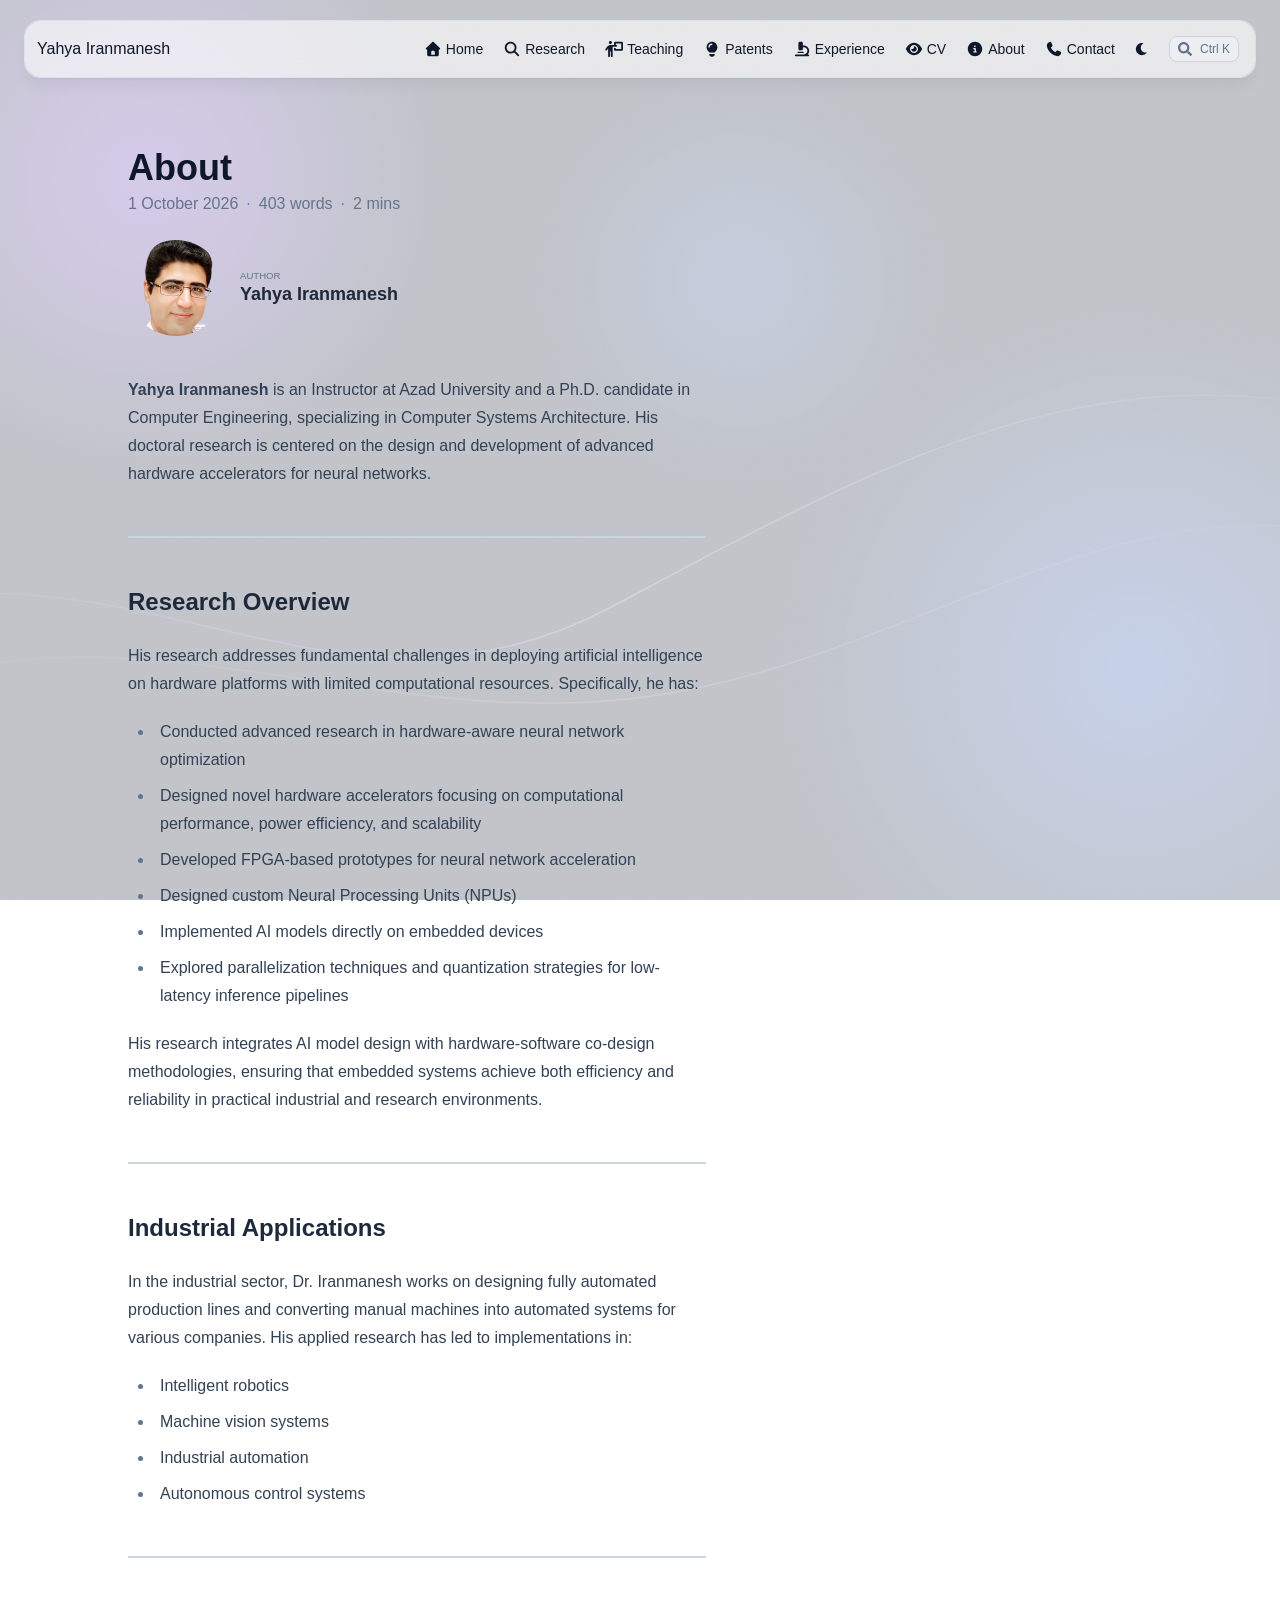
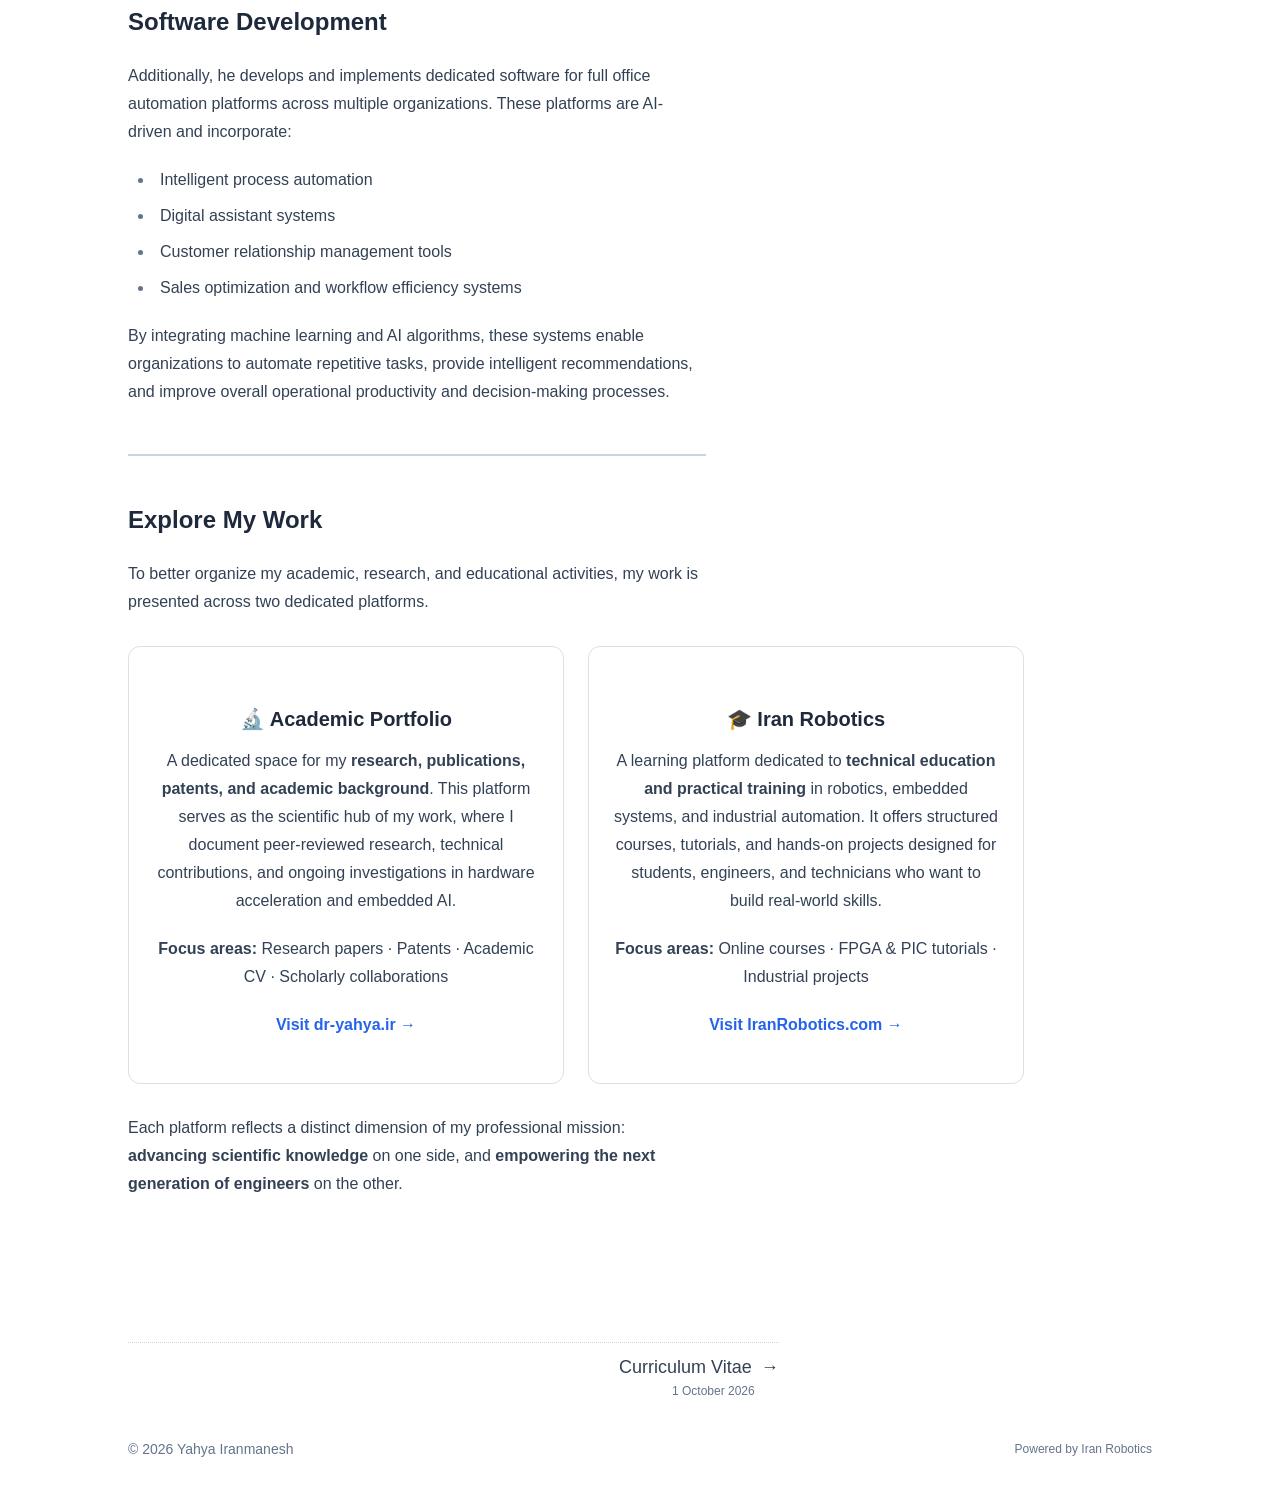
==== commit 7e4868fb: "About Fix" ====
--- a/about/index.html
+++ b/about/index.html
@@ -32,7 +32,7 @@
 </span><span title="Professional Experience" class="text-2xl font-bold tracking-tight">Experience</span></a></div></div><div class=px-2><div class="flex items-center gap-4"><a href=/cv/ aria-label=CV class="flex grow items-center gap-4 group bf-icon-color-hover text-neutral-700 dark:text-neutral-200"><span class="flex items-center justify-center h-8 w-8 text-2xl"><span class="relative block icon"><svg viewBox="0 0 640 640"><path fill="currentColor" d="M320 96c-80.8.0-145.5 36.8-192.6 80.6-46.8 43.5-78.1 95.4-93 131.1C31.1 315.6 31.1 324.4 34.4 332.3c14.9 35.7 46.2 87.7 93 131.1C174.5 507.1 239.2 544 320 544s145.5-36.8 192.6-80.6c46.8-43.5 78.1-95.4 93-131.1C608.9 324.4 608.9 315.6 605.6 307.7c-14.9-35.7-46.2-87.7-93-131.1C465.5 132.9 400.8 96 320 96zM176 320c0-79.5 64.5-144 144-144s144 64.5 144 144-64.5 144-144 144-144-64.5-144-144zm144-64c0 35.3-28.7 64-64 64C244.5 320 233.7 317 224.3 311.6 223.3 322.5 224.2 333.7 227.2 344.8c13.7 51.2 66.4 81.6 117.6 67.9s81.6-66.4 67.9-117.6c-12.2-45.7-55.5-74.8-101.1-70.8C316.9 233.6 320 244.4 320 256z"/></svg></span>
 </span><span title="Curriculum Vitae" class="text-2xl font-bold tracking-tight">CV</span></a></div></div><div class=px-2><div class="flex items-center gap-4"><a href=/about/ aria-label=About class="flex grow items-center gap-4 group bf-icon-color-hover text-neutral-700 dark:text-neutral-200"><span class="flex items-center justify-center h-8 w-8 text-2xl"><span class="relative block icon"><svg viewBox="0 0 640 640"><path fill="currentColor" d="M320 576c141.4.0 256-114.6 256-256C576 178.6 461.4 64 320 64 178.6 64 64 178.6 64 320S178.6 576 320 576zM288 224c0-17.7 14.3-32 32-32s32 14.3 32 32-14.3 32-32 32-32-14.3-32-32zm-8 64h48c13.3.0 24 10.7 24 24v88h8c13.3.0 24 10.7 24 24s-10.7 24-24 24H280c-13.3.0-24-10.7-24-24s10.7-24 24-24h24V336H280c-13.3.0-24-10.7-24-24s10.7-24 24-24z"/></svg></span>
 </span><span title=About class="text-2xl font-bold tracking-tight">About</span></a></div></div><div class=px-2><div class="flex items-center gap-4"><a href=/contact/ aria-label=Contact class="flex grow items-center gap-4 group bf-icon-color-hover text-neutral-700 dark:text-neutral-200"><span class="flex items-center justify-center h-8 w-8 text-2xl"><span class="relative block icon"><svg viewBox="0 0 640 640"><path fill="currentColor" d="M224.2 89C216.3 70.1 195.7 60.1 176.1 65.4l-5.5 1.5C106 84.5 50.8 147.1 66.9 223.3 104 398.3 241.7 536 416.7 573.1 493 589.3 555.5 534 573.1 469.4l1.5-5.5C580 444.2 569.9 423.6 551.1 415.8l-97.3-40.5C437.3 368.4 418.2 373.2 406.8 387.1l-38.6 47.2c-70.3-34.9-126.9-93.3-159.4-165l44.2-36c13.9-11.3 18.6-30.4 11.8-47L224.2 89z"/></svg></span>
-</span><span title=Contact class="text-2xl font-bold tracking-tight">Contact</span></a></div></div></nav></div></div></div></div></div></div></div></div></header><div class="relative flex flex-col grow"><main id=main-content class=grow><article><header id=single_header class="mt-5 max-w-prose"><h1 class="mt-0 text-4xl font-extrabold text-neutral-900 dark:text-neutral">About</h1><div class="mt-1 mb-6 text-base text-neutral-500 dark:text-neutral-400 print:hidden"><div class="flex flex-row flex-wrap items-center"><time datetime=2026-10-01T12:50:57+03:30>1 October 2026</time><span class="px-2 text-primary-500">&#183;</span><span>403 words</span><span class="px-2 text-primary-500">&#183;</span><span title="Reading time">2 mins</span></div></div><div class="flex author"><img class="!mt-0 !mb-0 h-24 w-24 rounded-full me-4" width=96 height=96 alt="Yahya Iranmanesh" src=/img/yahya_hu_fbd7b19d58e584b1.png data-zoom-src=/img/yahya_hu_9b7a9ebb1b1a1eb7.png><div class=place-self-center><div class="text-[0.6rem] uppercase leading-3 text-neutral-500 dark:text-neutral-400">Author</div><div class="font-semibold leading-6 text-neutral-800 dark:text-neutral-300">Yahya Iranmanesh</div><div class="text-2xl sm:text-lg"></div></div></div><div class=mb-5></div></header><section class="flex flex-col max-w-full mt-0 prose dark:prose-invert lg:flex-row"><div class="min-w-0 min-h-0 max-w-fit"><div class="article-content max-w-prose mb-20"><p><strong>Yahya Iranmanesh</strong> is an Instructor at Azad University and a Ph.D. candidate in Computer Engineering, specializing in Computer Systems Architecture. His doctoral research is centered on the design and development of advanced hardware accelerators for neural networks.</p><hr><h2 class="relative group">Research Overview<div id=research-overview class=anchor></div><span class="absolute top-0 w-6 transition-opacity opacity-0 -start-6 not-prose group-hover:opacity-100 select-none"><a class="text-primary-300 dark:text-neutral-700 !no-underline" href=#research-overview aria-label=Anchor>#</a></span></h2><p>His research addresses fundamental challenges in deploying artificial intelligence on hardware platforms with limited computational resources. Specifically, he has:</p><ul><li>Conducted advanced research in hardware-aware neural network optimization</li><li>Designed novel hardware accelerators focusing on computational performance, power efficiency, and scalability</li><li>Developed FPGA-based prototypes for neural network acceleration</li><li>Designed custom Neural Processing Units (NPUs)</li><li>Implemented AI models directly on embedded devices</li><li>Explored parallelization techniques and quantization strategies for low-latency inference pipelines</li></ul><p>His research integrates AI model design with hardware-software co-design methodologies, ensuring that embedded systems achieve both efficiency and reliability in practical industrial and research environments.</p><hr><h2 class="relative group">Industrial Applications<div id=industrial-applications class=anchor></div><span class="absolute top-0 w-6 transition-opacity opacity-0 -start-6 not-prose group-hover:opacity-100 select-none"><a class="text-primary-300 dark:text-neutral-700 !no-underline" href=#industrial-applications aria-label=Anchor>#</a></span></h2><p>In the industrial sector, Dr. Iranmanesh works on designing fully automated production lines and converting manual machines into automated systems for various companies. His applied research has led to implementations in:</p><ul><li>Intelligent robotics</li><li>Machine vision systems</li><li>Industrial automation</li><li>Autonomous control systems</li></ul><hr><h2 class="relative group">Software Development<div id=software-development class=anchor></div><span class="absolute top-0 w-6 transition-opacity opacity-0 -start-6 not-prose group-hover:opacity-100 select-none"><a class="text-primary-300 dark:text-neutral-700 !no-underline" href=#software-development aria-label=Anchor>#</a></span></h2><p>Additionally, he develops and implements dedicated software for full office automation platforms across multiple organizations. These platforms are AI-driven and incorporate:</p><ul><li>Intelligent process automation</li><li>Digital assistant systems</li><li>Customer relationship management tools</li><li>Sales optimization and workflow efficiency systems</li></ul><p>By integrating machine learning and AI algorithms, these systems enable organizations to automate repetitive tasks, provide intelligent recommendations, and improve overall operational productivity and decision-making processes.</p><hr><h2 class="relative group">Explore My Work<div id=explore-my-work class=anchor></div><span class="absolute top-0 w-6 transition-opacity opacity-0 -start-6 not-prose group-hover:opacity-100 select-none"><a class="text-primary-300 dark:text-neutral-700 !no-underline" href=#explore-my-work aria-label=Anchor>#</a></span></h2><p>To better organize my academic, research, and educational activities, my work is presented across two dedicated platforms.</p><div style="display:grid;grid-template-columns:1fr 1fr;gap:24px;margin:30px 0;width:70vw"><div style="padding:24px;border:1px solid rgba(128,128,128,.25);border-radius:12px;text-align:center"><h3 class="relative group">🔬 Academic Portfolio<div id=-academic-portfolio class=anchor></div><span class="absolute top-0 w-6 transition-opacity opacity-0 -start-6 not-prose group-hover:opacity-100 select-none"><a class="text-primary-300 dark:text-neutral-700 !no-underline" href=#-academic-portfolio aria-label=Anchor>#</a></span></h3><p>A dedicated space for my <strong>research, publications, patents, and academic background</strong>. This platform serves as the scientific hub of my work, where I document peer-reviewed research, technical contributions, and ongoing investigations in hardware acceleration and embedded AI.</p><p><strong>Focus areas:</strong> Research papers · Patents · Academic CV · Scholarly collaborations</p><p><a href=https://dr-yahya.ir target=_blank rel=noreferrer><strong>Visit dr-yahya.ir →</strong></a></p></div><div style="padding:24px;border:1px solid rgba(128,128,128,.25);border-radius:12px;text-align:center"><h3 class="relative group">🎓 Iran Robotics<div id=-iran-robotics class=anchor></div><span class="absolute top-0 w-6 transition-opacity opacity-0 -start-6 not-prose group-hover:opacity-100 select-none"><a class="text-primary-300 dark:text-neutral-700 !no-underline" href=#-iran-robotics aria-label=Anchor>#</a></span></h3><p>A learning platform dedicated to <strong>technical education and practical training</strong> in robotics, embedded systems, and industrial automation. It offers structured courses, tutorials, and hands-on projects designed for students, engineers, and technicians who want to build real-world skills.</p><p><strong>Focus areas:</strong> Online courses · FPGA & PIC tutorials · Industrial projects</p><p><a href=https://www.iranrobotics.com target=_blank rel=noreferrer><strong>Visit IranRobotics.com →</strong></a></p></div></div><p>Each platform reflects a distinct dimension of my professional mission: <strong>advancing scientific knowledge</strong> on one side, and <strong>empowering the next generation of engineers</strong> on the other.</p></div></div></section><footer class="pt-8 max-w-prose print:hidden"><div class=pt-8><hr class="border-dotted border-neutral-300 dark:border-neutral-600"><div class="flex justify-between pt-3"><span class="flex flex-col"></span><span class="flex flex-col items-end"><a class="flex text-right text-neutral-700 hover:text-primary-600 dark:text-neutral dark:hover:text-primary-400" href=/cv/><span class=leading-6>Curriculum Vitae&ensp;<span class="inline-block rtl:rotate-180">&rarr;</span>
+</span><span title=Contact class="text-2xl font-bold tracking-tight">Contact</span></a></div></div></nav></div></div></div></div></div></div></div></div></header><div class="relative flex flex-col grow"><main id=main-content class=grow><article><header id=single_header class="mt-5 max-w-prose"><h1 class="mt-0 text-4xl font-extrabold text-neutral-900 dark:text-neutral">About</h1><div class="mt-1 mb-6 text-base text-neutral-500 dark:text-neutral-400 print:hidden"><div class="flex flex-row flex-wrap items-center"><time datetime=2026-10-01T12:50:57+03:30>1 October 2026</time><span class="px-2 text-primary-500">&#183;</span><span>403 words</span><span class="px-2 text-primary-500">&#183;</span><span title="Reading time">2 mins</span></div></div><div class="flex author"><img class="!mt-0 !mb-0 h-24 w-24 rounded-full me-4" width=96 height=96 alt="Yahya Iranmanesh" src=/img/yahya_hu_fbd7b19d58e584b1.png data-zoom-src=/img/yahya_hu_9b7a9ebb1b1a1eb7.png><div class=place-self-center><div class="text-[0.6rem] uppercase leading-3 text-neutral-500 dark:text-neutral-400">Author</div><div class="font-semibold leading-6 text-neutral-800 dark:text-neutral-300">Yahya Iranmanesh</div><div class="text-2xl sm:text-lg"></div></div></div><div class=mb-5></div></header><section class="flex flex-col max-w-full mt-0 prose dark:prose-invert lg:flex-row"><div class="min-w-0 min-h-0 max-w-fit"><div class="article-content max-w-prose mb-20"><p><strong>Yahya Iranmanesh</strong> is an Instructor at Azad University and a Ph.D. candidate in Computer Engineering, specializing in Computer Systems Architecture. His doctoral research is centered on the design and development of advanced hardware accelerators for neural networks.</p><hr><h2 class="relative group">Research Overview<div id=research-overview class=anchor></div><span class="absolute top-0 w-6 transition-opacity opacity-0 -start-6 not-prose group-hover:opacity-100 select-none"><a class="text-primary-300 dark:text-neutral-700 !no-underline" href=#research-overview aria-label=Anchor>#</a></span></h2><p>His research addresses fundamental challenges in deploying artificial intelligence on hardware platforms with limited computational resources. Specifically, he has:</p><ul><li>Conducted advanced research in hardware-aware neural network optimization</li><li>Designed novel hardware accelerators focusing on computational performance, power efficiency, and scalability</li><li>Developed FPGA-based prototypes for neural network acceleration</li><li>Designed custom Neural Processing Units (NPUs)</li><li>Implemented AI models directly on embedded devices</li><li>Explored parallelization techniques and quantization strategies for low-latency inference pipelines</li></ul><p>His research integrates AI model design with hardware-software co-design methodologies, ensuring that embedded systems achieve both efficiency and reliability in practical industrial and research environments.</p><hr><h2 class="relative group">Industrial Applications<div id=industrial-applications class=anchor></div><span class="absolute top-0 w-6 transition-opacity opacity-0 -start-6 not-prose group-hover:opacity-100 select-none"><a class="text-primary-300 dark:text-neutral-700 !no-underline" href=#industrial-applications aria-label=Anchor>#</a></span></h2><p>In the industrial sector, Dr. Iranmanesh works on designing fully automated production lines and converting manual machines into automated systems for various companies. His applied research has led to implementations in:</p><ul><li>Intelligent robotics</li><li>Machine vision systems</li><li>Industrial automation</li><li>Autonomous control systems</li></ul><hr><h2 class="relative group">Software Development<div id=software-development class=anchor></div><span class="absolute top-0 w-6 transition-opacity opacity-0 -start-6 not-prose group-hover:opacity-100 select-none"><a class="text-primary-300 dark:text-neutral-700 !no-underline" href=#software-development aria-label=Anchor>#</a></span></h2><p>Additionally, he develops and implements dedicated software for full office automation platforms across multiple organizations. These platforms are AI-driven and incorporate:</p><ul><li>Intelligent process automation</li><li>Digital assistant systems</li><li>Customer relationship management tools</li><li>Sales optimization and workflow efficiency systems</li></ul><p>By integrating machine learning and AI algorithms, these systems enable organizations to automate repetitive tasks, provide intelligent recommendations, and improve overall operational productivity and decision-making processes.</p><hr><h2 class="relative group">Explore My Work<div id=explore-my-work class=anchor></div><span class="absolute top-0 w-6 transition-opacity opacity-0 -start-6 not-prose group-hover:opacity-100 select-none"><a class="text-primary-300 dark:text-neutral-700 !no-underline" href=#explore-my-work aria-label=Anchor>#</a></span></h2><p>To better organize my academic, research, and educational activities, my work is presented across two dedicated platforms.</p><div style="display:grid;grid-template-columns:1fr;gap:24px;margin:30px 0;width:70vw" class=about-cards><div style="padding:24px;border:1px solid rgba(128,128,128,.25);border-radius:12px;text-align:center"><h3 class="relative group">🔬 Academic Portfolio<div id=-academic-portfolio class=anchor></div><span class="absolute top-0 w-6 transition-opacity opacity-0 -start-6 not-prose group-hover:opacity-100 select-none"><a class="text-primary-300 dark:text-neutral-700 !no-underline" href=#-academic-portfolio aria-label=Anchor>#</a></span></h3><p>A dedicated space for my <strong>research, publications, patents, and academic background</strong>. This platform serves as the scientific hub of my work, where I document peer-reviewed research, technical contributions, and ongoing investigations in hardware acceleration and embedded AI.</p><p><strong>Focus areas:</strong> Research papers · Patents · Academic CV · Scholarly collaborations</p><p><a href=https://dr-yahya.ir target=_blank rel=noreferrer><strong>Visit dr-yahya.ir →</strong></a></p></div><div style="padding:24px;border:1px solid rgba(128,128,128,.25);border-radius:12px;text-align:center"><h3 class="relative group">🎓 Iran Robotics<div id=-iran-robotics class=anchor></div><span class="absolute top-0 w-6 transition-opacity opacity-0 -start-6 not-prose group-hover:opacity-100 select-none"><a class="text-primary-300 dark:text-neutral-700 !no-underline" href=#-iran-robotics aria-label=Anchor>#</a></span></h3><p>A learning platform dedicated to <strong>technical education and practical training</strong> in robotics, embedded systems, and industrial automation. It offers structured courses, tutorials, and hands-on projects designed for students, engineers, and technicians who want to build real-world skills.</p><p><strong>Focus areas:</strong> Online courses · FPGA & PIC tutorials · Industrial projects</p><p><a href=https://www.iranrobotics.com target=_blank rel=noreferrer><strong>Visit IranRobotics.com →</strong></a></p></div></div><style>@media(min-width:768px){.about-cards{grid-template-columns:1fr 1fr!important}}</style><p>Each platform reflects a distinct dimension of my professional mission: <strong>advancing scientific knowledge</strong> on one side, and <strong>empowering the next generation of engineers</strong> on the other.</p></div></div></section><footer class="pt-8 max-w-prose print:hidden"><div class=pt-8><hr class="border-dotted border-neutral-300 dark:border-neutral-600"><div class="flex justify-between pt-3"><span class="flex flex-col"></span><span class="flex flex-col items-end"><a class="flex text-right text-neutral-700 hover:text-primary-600 dark:text-neutral dark:hover:text-primary-400" href=/cv/><span class=leading-6>Curriculum Vitae&ensp;<span class="inline-block rtl:rotate-180">&rarr;</span>
 </span></a><span class="me-6 mt-1 text-xs text-neutral-500 dark:text-neutral-400"><time datetime=2026-10-01T12:52:17+03:30>1 October 2026</time></span></span></div></div></footer></article><div id=scroll-to-top class="fixed bottom-6 end-6 z-50 transform translate-y-4 opacity-0 duration-200"><a href=#the-top class="pointer-events-auto flex h-12 w-12 items-center justify-center rounded-full bg-neutral/50 text-xl text-neutral-700 hover:text-primary-600 dark:bg-neutral-800/50 dark:text-neutral dark:hover:text-primary-400" aria-label="Scroll to top" title="Scroll to top">&uarr;</a></div></main><footer id=site-footer class="py-10 print:hidden"><div class="flex items-center justify-between"><p class="text-sm text-neutral-500 dark:text-neutral-400">&copy;
 2026
 Yahya Iranmanesh</p><p class="text-xs text-neutral-500 dark:text-neutral-400">Powered by <a class="hover:underline hover:decoration-primary-400 hover:text-primary-500" href=https://www.iranrobotics.com/ target=_blank rel="noopener noreferrer">Iran Robotics</a></p></div></footer><div id=search-wrapper role=dialog aria-modal=true aria-label=Search class="invisible fixed inset-0 flex h-screen w-screen cursor-default flex-col bg-neutral-500/50 p-4 backdrop-blur-sm dark:bg-neutral-900/50 sm:p-6 md:p-[10vh] lg:p-[12vh] z-500" data-url=/><div id=search-modal class="flex flex-col w-full max-w-3xl min-h-0 mx-auto border rounded-md shadow-lg top-20 border-neutral-200 bg-neutral dark:border-neutral-700 dark:bg-neutral-800"><header class="relative z-10 flex items-center justify-between flex-none px-2"><form class="flex items-center flex-auto min-w-0"><div class="flex items-center justify-center w-8 h-8 text-neutral-400"><span class="relative block icon"><svg aria-hidden="true" focusable="false" data-prefix="fas" data-icon="search" class="svg-inline--fa fa-search fa-w-16" role="img" viewBox="0 0 512 512"><path fill="currentColor" d="M505 442.7 405.3 343c-4.5-4.5-10.6-7-17-7H372c27.6-35.3 44-79.7 44-128C416 93.1 322.9.0 208 0S0 93.1.0 208s93.1 208 208 208c48.3.0 92.7-16.4 128-44v16.3c0 6.4 2.5 12.5 7 17l99.7 99.7c9.4 9.4 24.6 9.4 33.9.0l28.3-28.3c9.4-9.4 9.4-24.6.1-34zM208 336c-70.7.0-128-57.2-128-128 0-70.7 57.2-128 128-128 70.7.0 128 57.2 128 128 0 70.7-57.2 128-128 128z"/></svg></span></div><input type=search id=search-query aria-label=Search class="flex flex-auto h-12 mx-1 bg-transparent appearance-none focus:outline-dotted focus:outline-2 focus:outline-transparent" placeholder=Search tabindex=0></form><button id=close-search-button class="flex items-center justify-center w-8 h-8 text-neutral-700 hover:text-primary-600 dark:text-neutral dark:hover:text-primary-400" title="Close (Esc)">
